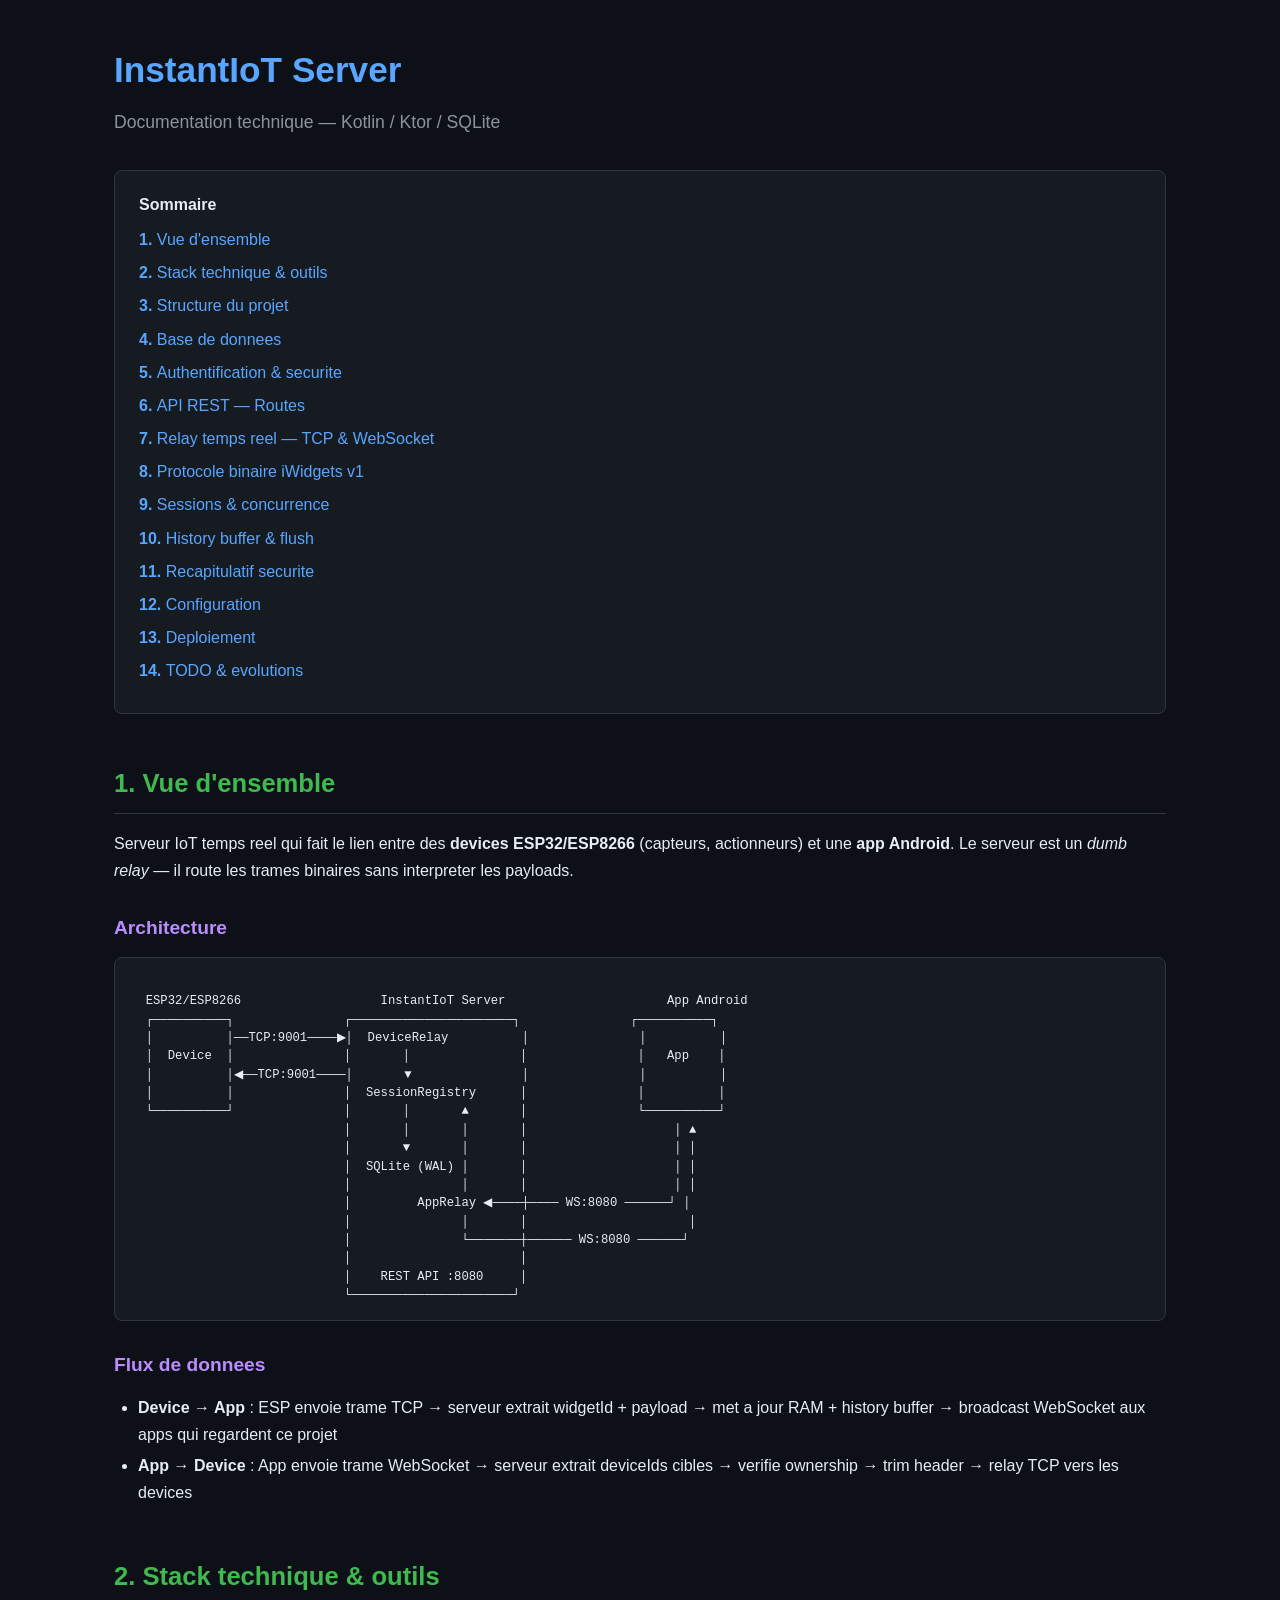
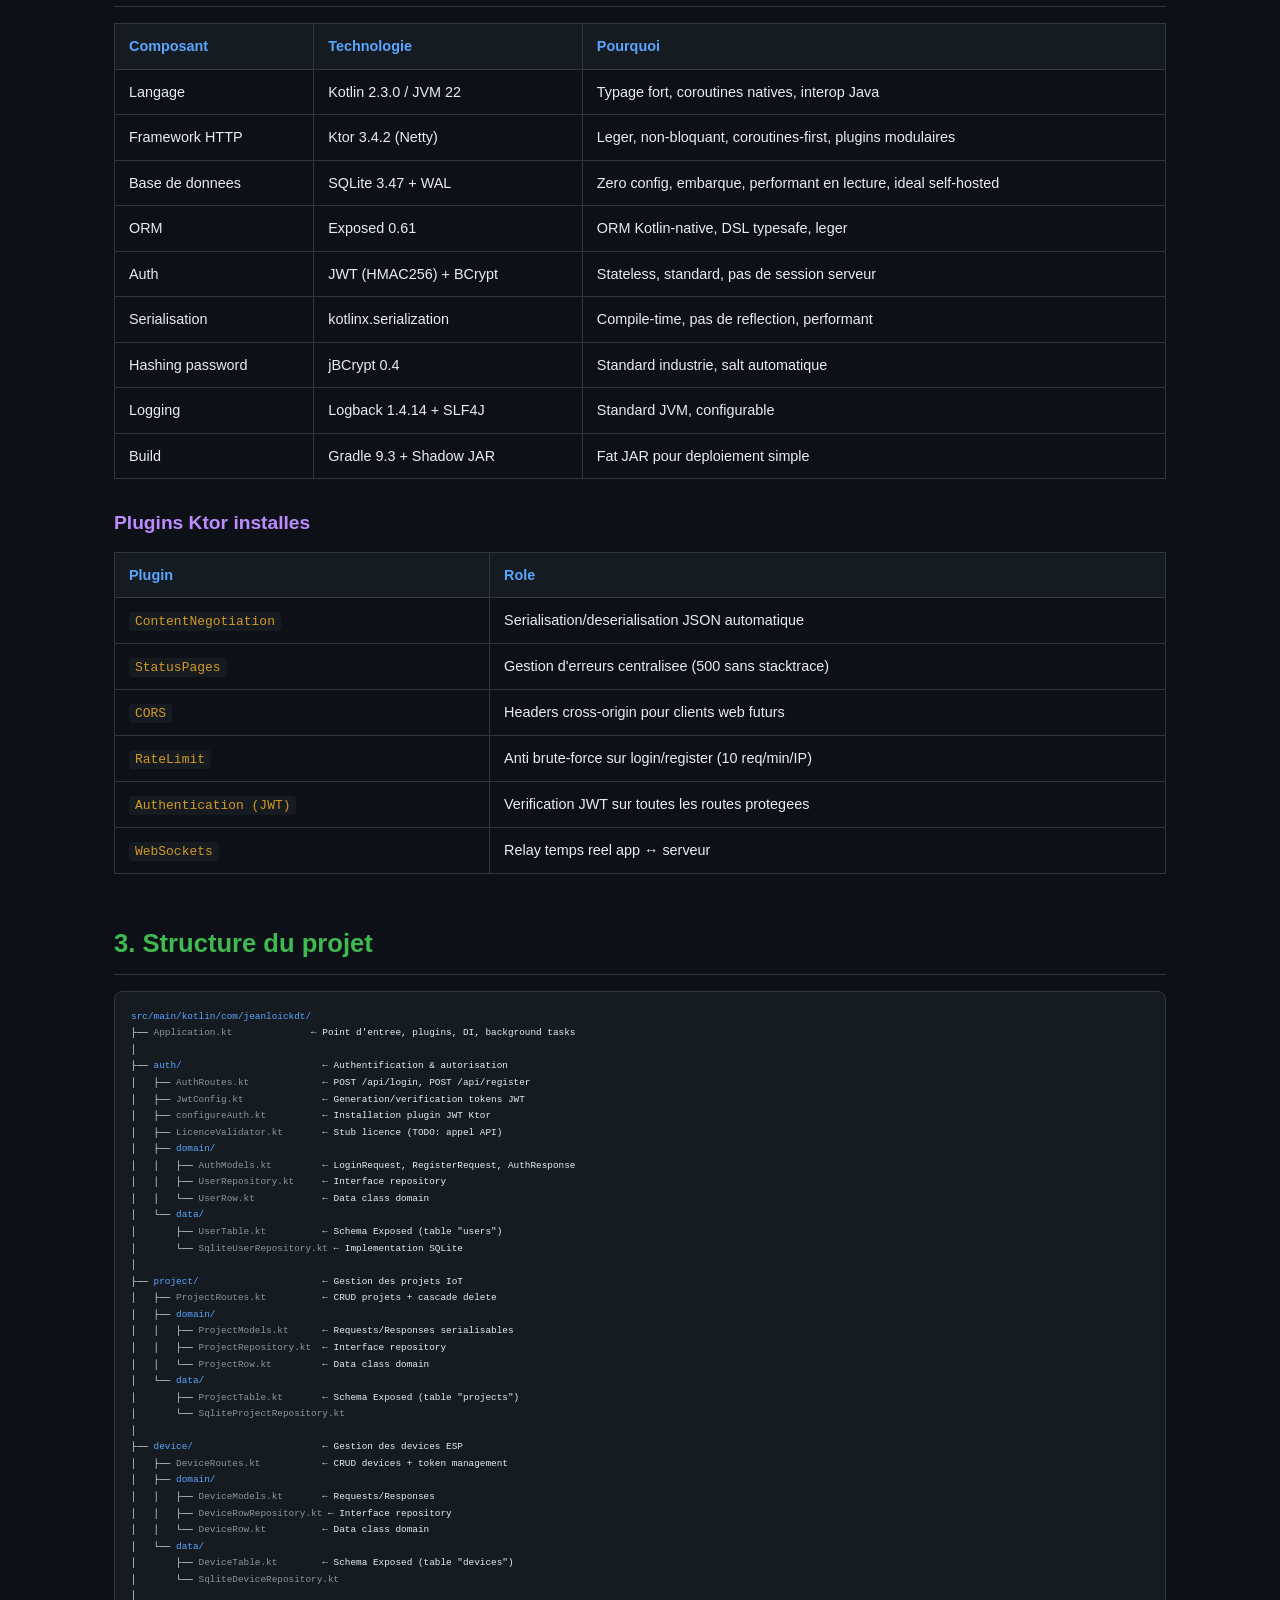
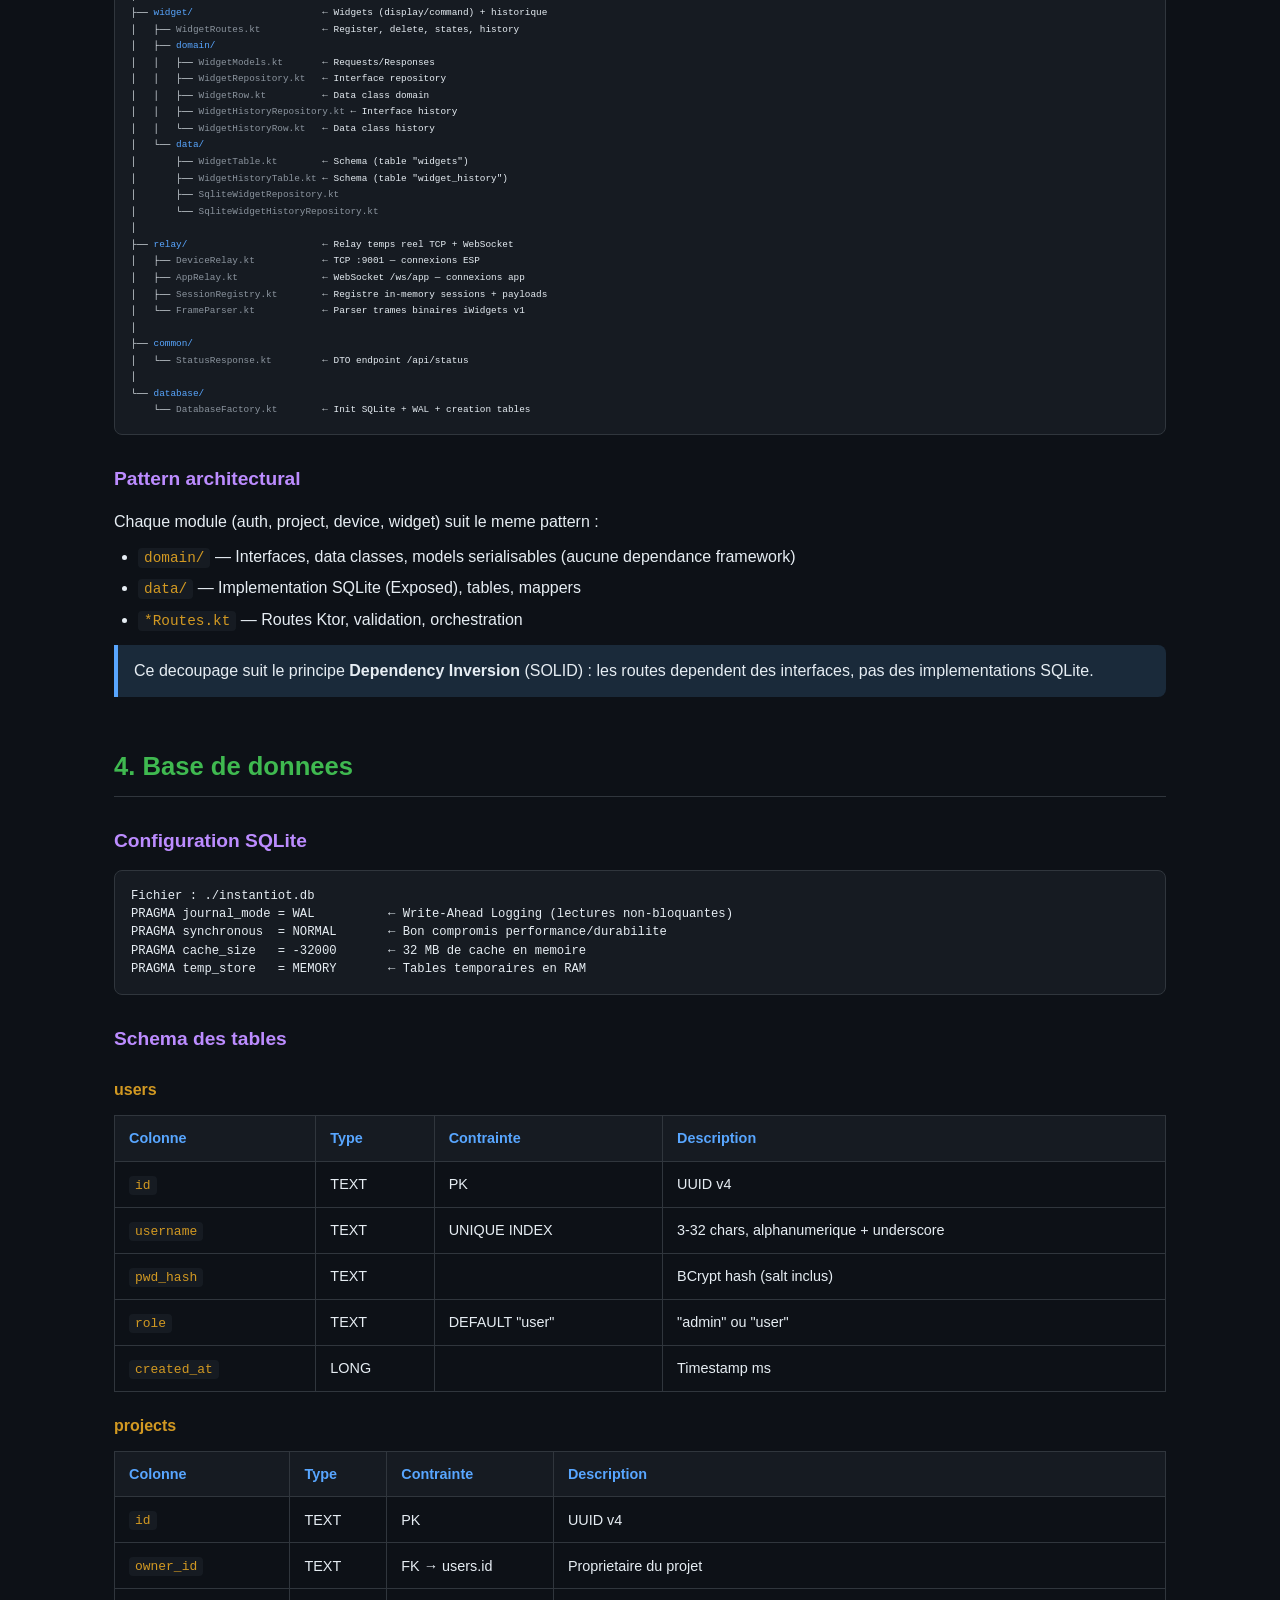
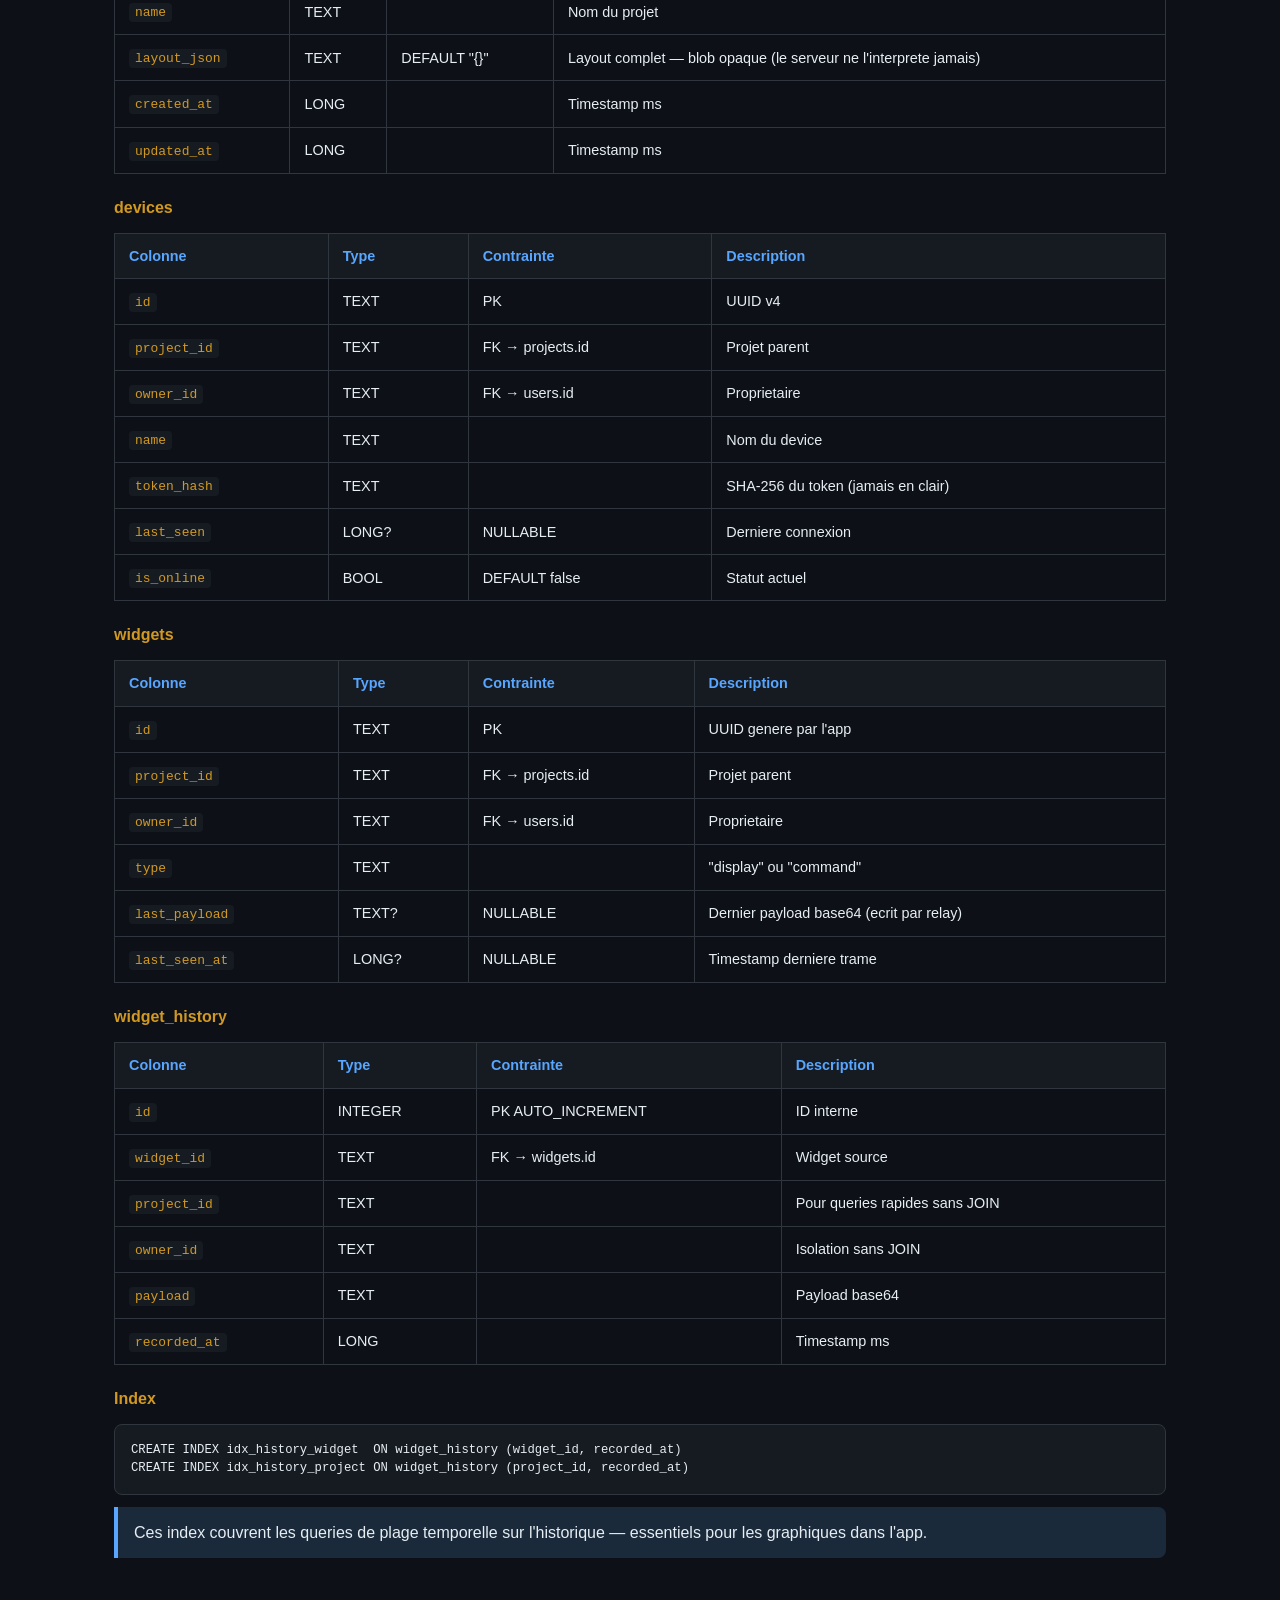
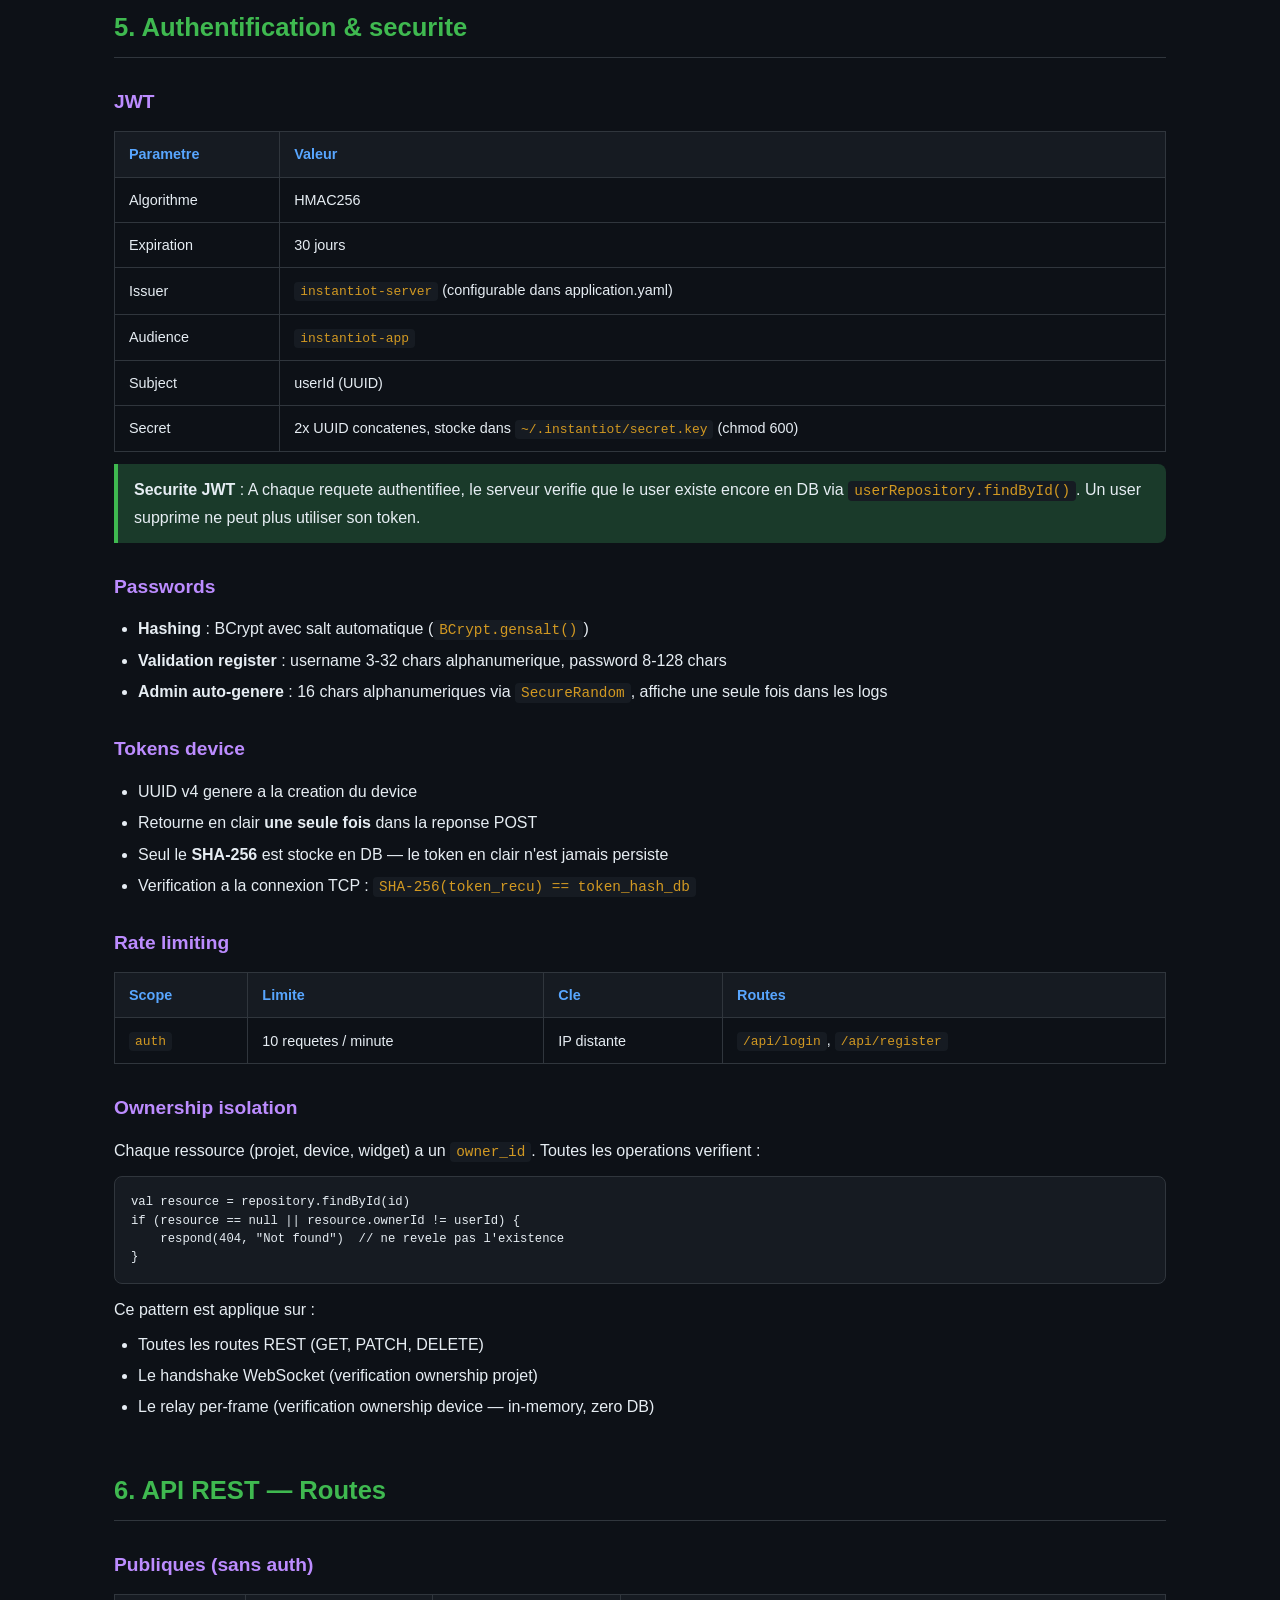
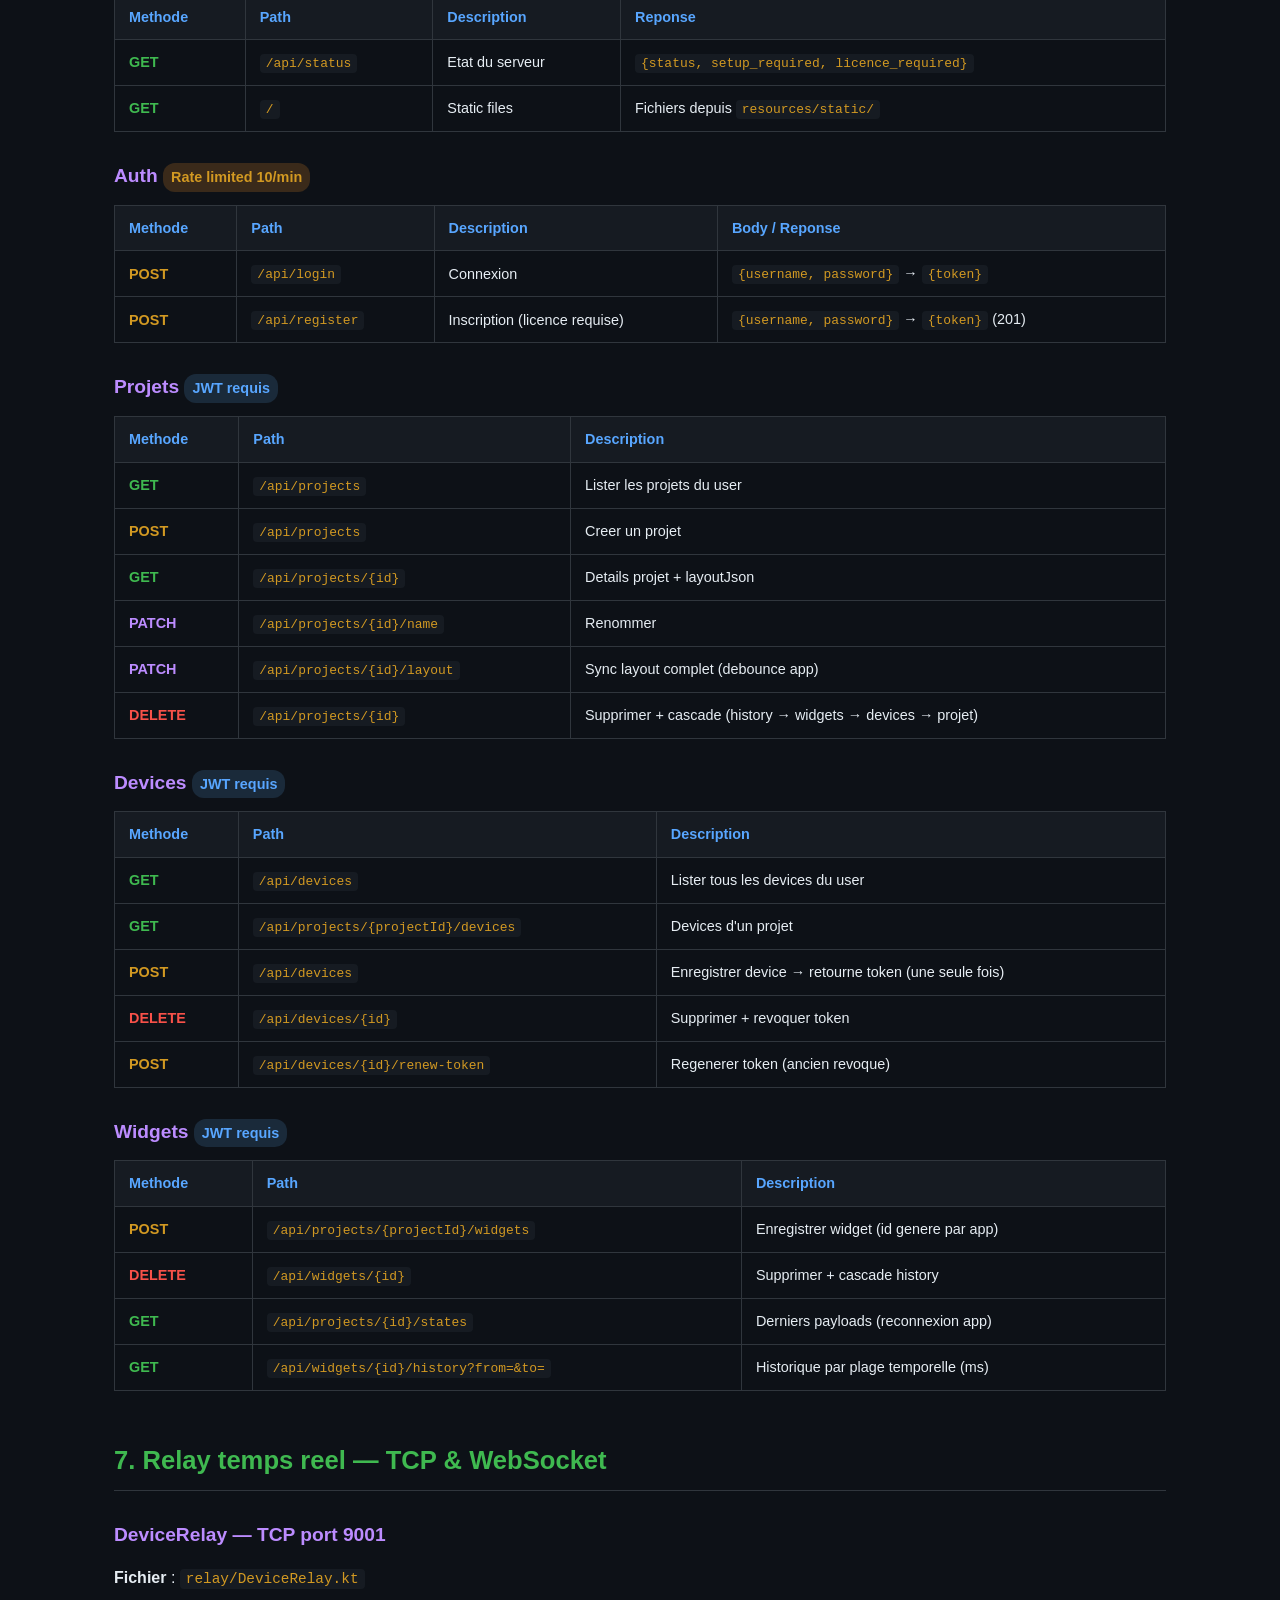
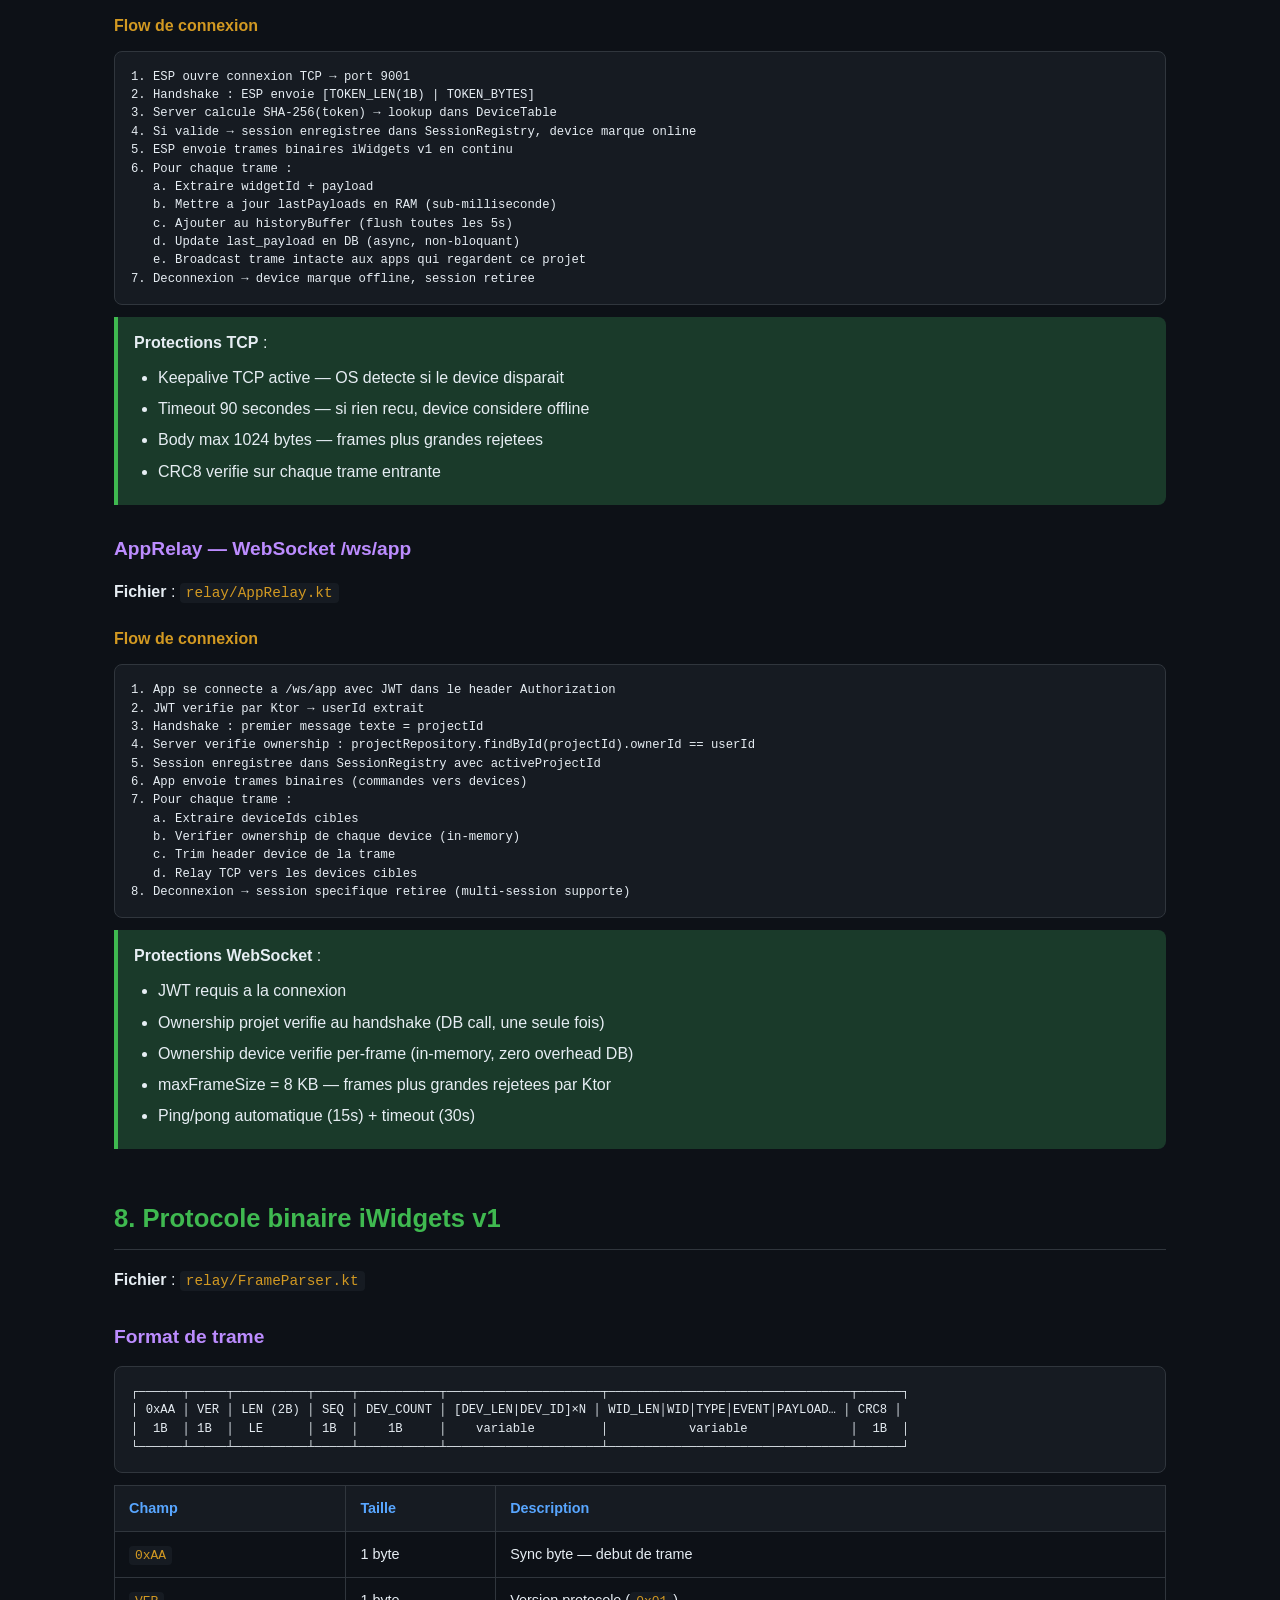
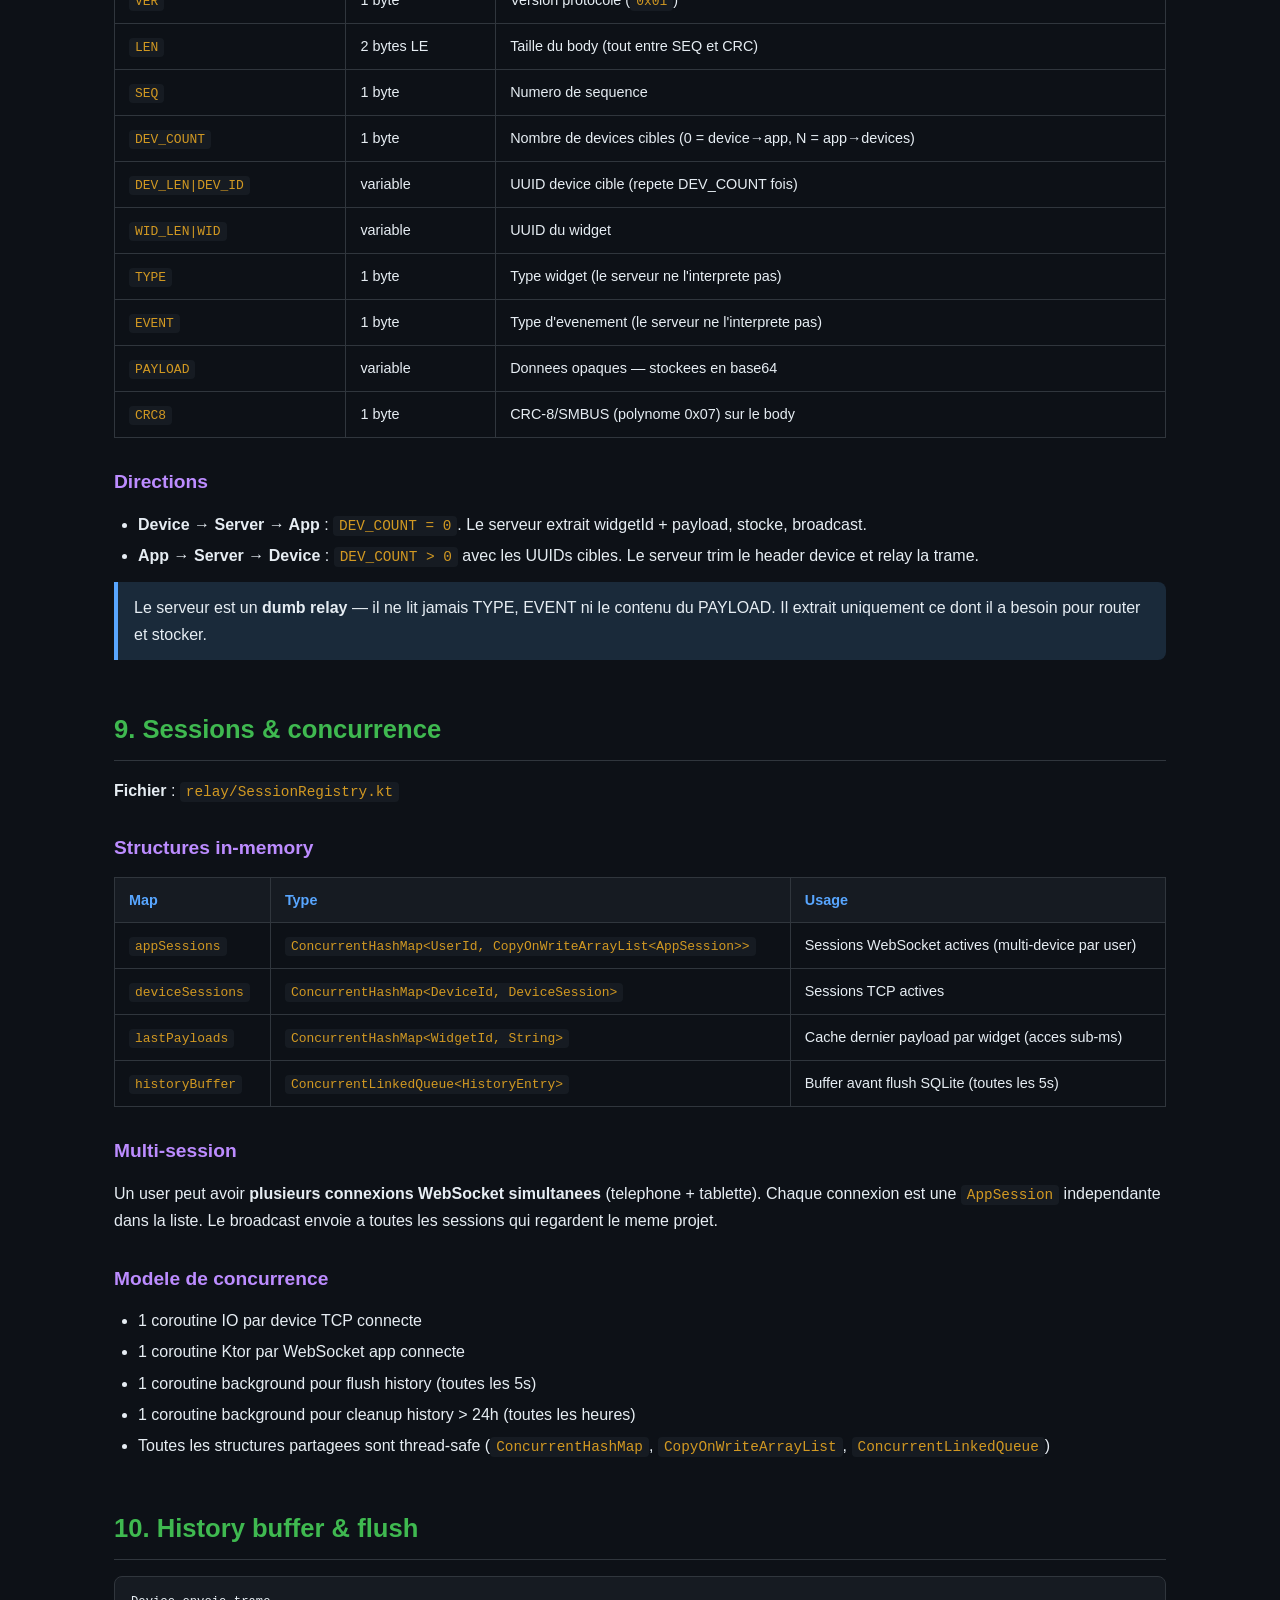
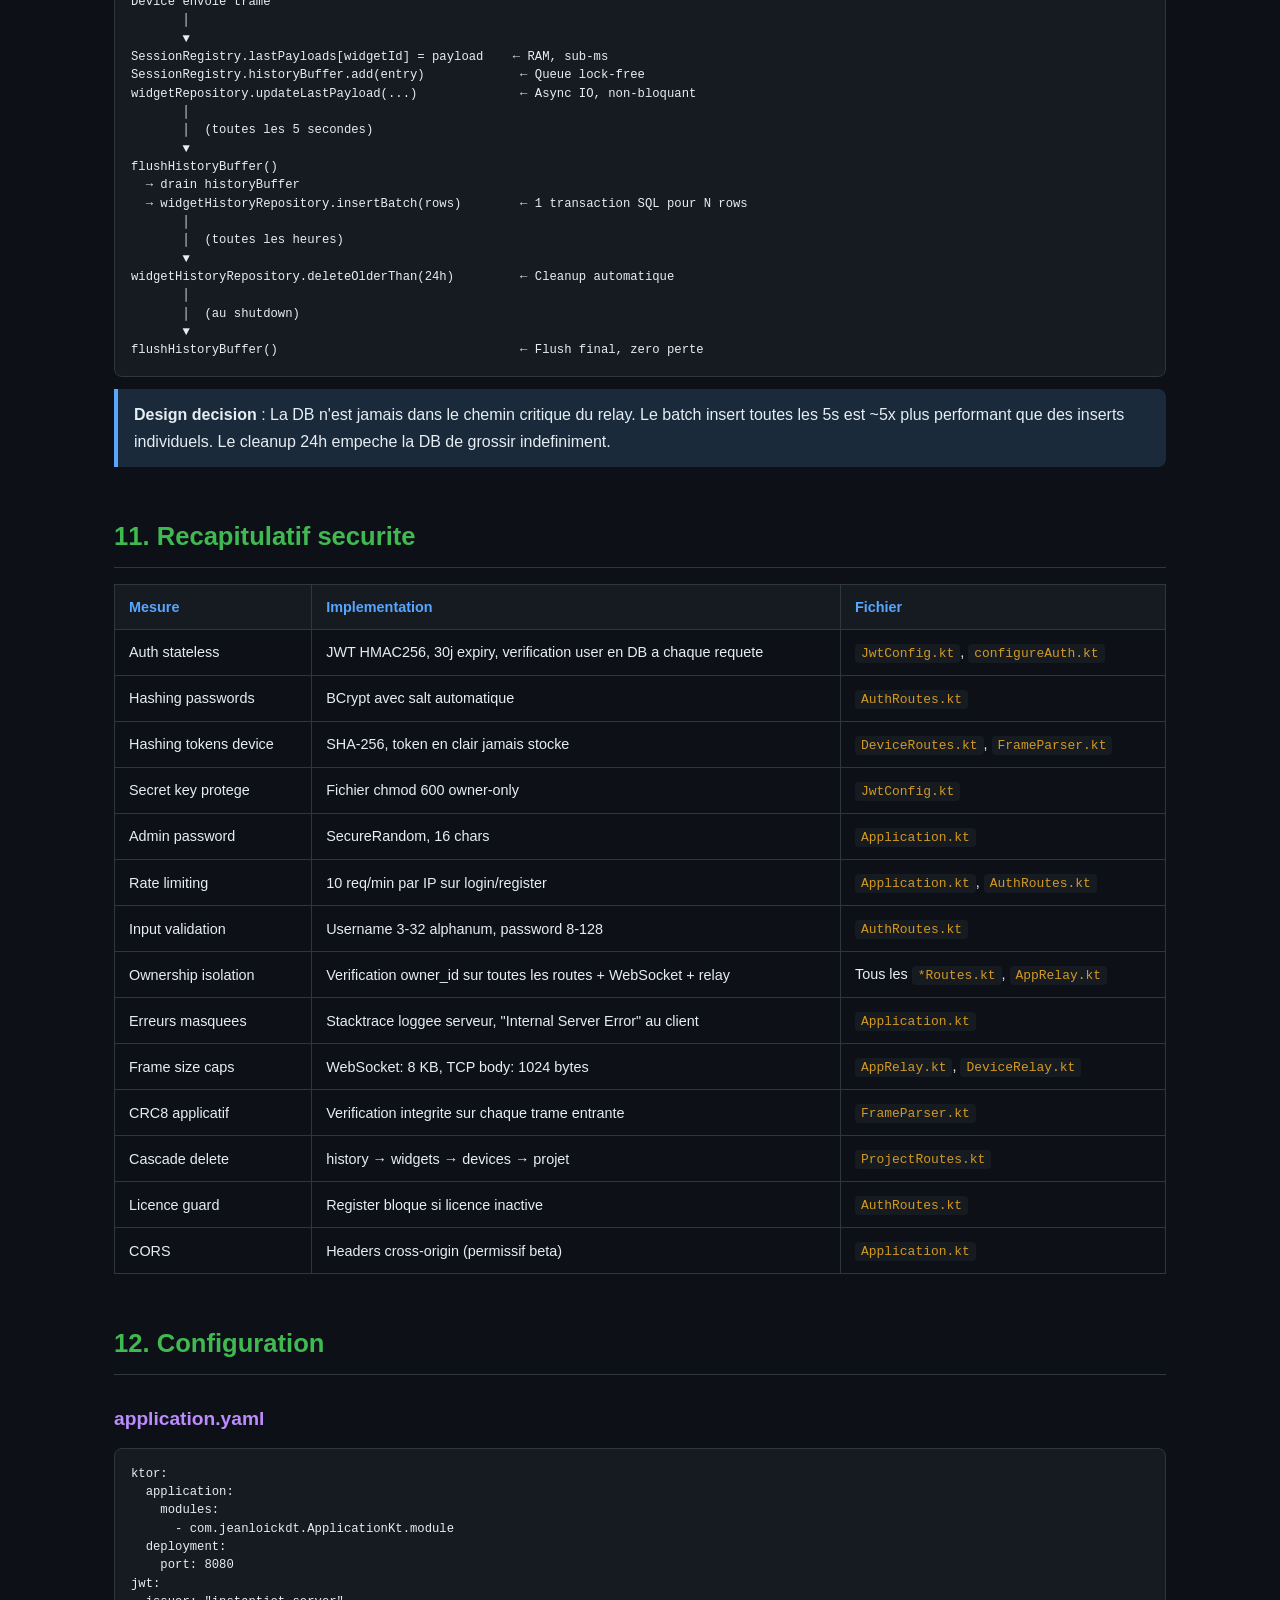
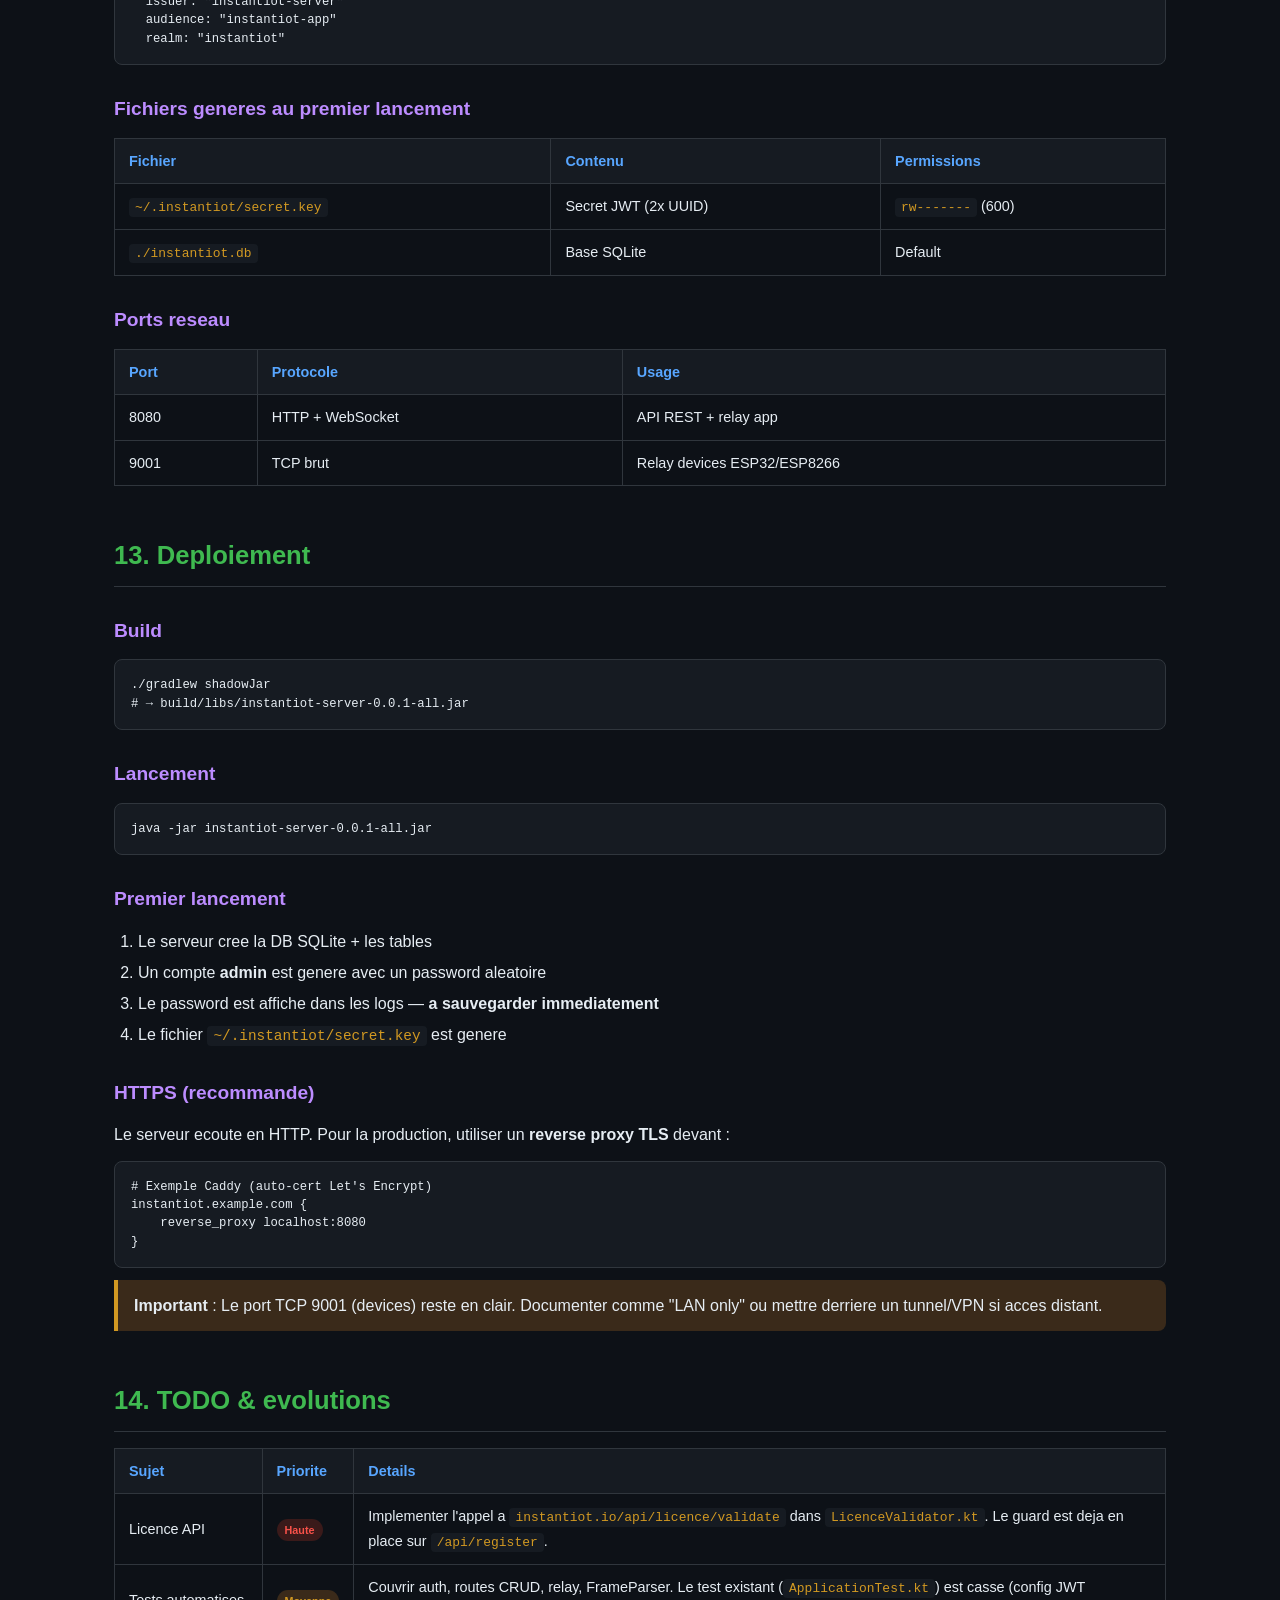
==== doc-and-test/doc-technique.html @ 115e5304 "feat: admin dashboard + server config via web panel Admin panel: SPA with Alpine.js (EN/FR i18n, dar" ====
<!DOCTYPE html>
<html lang="fr">
<head>
<meta charset="UTF-8">
<meta name="viewport" content="width=device-width, initial-scale=1.0">
<title>InstantIoT Server — Documentation Technique</title>
<style>
  :root {
    --bg: #0d1117; --surface: #161b22; --border: #30363d;
    --text: #e6edf3; --muted: #8b949e; --accent: #58a6ff;
    --green: #3fb950; --orange: #d29922; --red: #f85149; --purple: #bc8cff;
  }
  * { margin: 0; padding: 0; box-sizing: border-box; }
  body { font-family: -apple-system, BlinkMacSystemFont, 'Segoe UI', sans-serif; background: var(--bg); color: var(--text); line-height: 1.7; }
  .container { max-width: 1100px; margin: 0 auto; padding: 40px 24px; }
  h1 { font-size: 2.2em; margin-bottom: 8px; color: var(--accent); }
  h2 { font-size: 1.6em; margin: 48px 0 16px; padding-bottom: 8px; border-bottom: 1px solid var(--border); color: var(--green); }
  h3 { font-size: 1.2em; margin: 28px 0 12px; color: var(--purple); }
  h4 { font-size: 1em; margin: 20px 0 8px; color: var(--orange); }
  p, li { color: var(--text); }
  a { color: var(--accent); text-decoration: none; }
  a:hover { text-decoration: underline; }
  code { background: var(--surface); padding: 2px 6px; border-radius: 4px; font-size: 0.9em; color: var(--orange); font-family: 'JetBrains Mono', 'Fira Code', monospace; }
  pre { background: var(--surface); border: 1px solid var(--border); border-radius: 8px; padding: 16px; overflow-x: auto; margin: 12px 0; font-size: 0.85em; line-height: 1.5; }
  pre code { background: none; padding: 0; color: var(--text); }
  table { width: 100%; border-collapse: collapse; margin: 12px 0; }
  th, td { padding: 10px 14px; text-align: left; border: 1px solid var(--border); font-size: 0.9em; }
  th { background: var(--surface); color: var(--accent); font-weight: 600; }
  td { background: var(--bg); }
  ul, ol { padding-left: 24px; margin: 8px 0; }
  li { margin: 4px 0; }
  .badge { display: inline-block; padding: 2px 8px; border-radius: 12px; font-size: 0.75em; font-weight: 600; }
  .badge-green { background: #1a3a2a; color: var(--green); }
  .badge-orange { background: #3a2a1a; color: var(--orange); }
  .badge-red { background: #3a1a1a; color: var(--red); }
  .badge-blue { background: #1a2a3a; color: var(--accent); }
  .badge-purple { background: #2a1a3a; color: var(--purple); }
  .note { background: #1a2a3a; border-left: 4px solid var(--accent); padding: 12px 16px; border-radius: 0 8px 8px 0; margin: 12px 0; }
  .warn { background: #3a2a1a; border-left: 4px solid var(--orange); padding: 12px 16px; border-radius: 0 8px 8px 0; margin: 12px 0; }
  .security { background: #1a3a2a; border-left: 4px solid var(--green); padding: 12px 16px; border-radius: 0 8px 8px 0; margin: 12px 0; }
  .toc { background: var(--surface); border: 1px solid var(--border); border-radius: 8px; padding: 20px 24px; margin: 24px 0; }
  .toc ol { counter-reset: toc; list-style: none; padding-left: 0; }
  .toc li { counter-increment: toc; margin: 6px 0; }
  .toc li::before { content: counter(toc) ". "; color: var(--accent); font-weight: 600; }
  .file-tree { font-family: monospace; font-size: 0.85em; }
  .file-tree .dir { color: var(--accent); }
  .file-tree .file { color: var(--muted); }
  .subtitle { color: var(--muted); font-size: 1.1em; margin-bottom: 32px; }
  .flow-arrow { color: var(--green); font-weight: bold; }
  .method { font-weight: 600; }
  .method-get { color: var(--green); }
  .method-post { color: var(--orange); }
  .method-patch { color: var(--purple); }
  .method-delete { color: var(--red); }
  hr { border: none; border-top: 1px solid var(--border); margin: 32px 0; }
</style>
</head>
<body>
<div class="container">

<h1>InstantIoT Server</h1>
<p class="subtitle">Documentation technique — Kotlin / Ktor / SQLite</p>

<!-- ============================================================ -->
<!-- TABLE DES MATIERES -->
<!-- ============================================================ -->
<div class="toc">
<strong>Sommaire</strong>
<ol>
  <li><a href="#overview">Vue d'ensemble</a></li>
  <li><a href="#stack">Stack technique &amp; outils</a></li>
  <li><a href="#structure">Structure du projet</a></li>
  <li><a href="#database">Base de donnees</a></li>
  <li><a href="#auth">Authentification &amp; securite</a></li>
  <li><a href="#routes">API REST — Routes</a></li>
  <li><a href="#relay">Relay temps reel — TCP &amp; WebSocket</a></li>
  <li><a href="#protocol">Protocole binaire iWidgets v1</a></li>
  <li><a href="#sessions">Sessions &amp; concurrence</a></li>
  <li><a href="#history">History buffer &amp; flush</a></li>
  <li><a href="#security-summary">Recapitulatif securite</a></li>
  <li><a href="#config">Configuration</a></li>
  <li><a href="#deploy">Deploiement</a></li>
  <li><a href="#todo">TODO &amp; evolutions</a></li>
</ol>
</div>

<!-- ============================================================ -->
<!-- 1. VUE D'ENSEMBLE -->
<!-- ============================================================ -->
<h2 id="overview">1. Vue d'ensemble</h2>

<p>Serveur IoT temps reel qui fait le lien entre des <strong>devices ESP32/ESP8266</strong> (capteurs, actionneurs) et une <strong>app Android</strong>. Le serveur est un <em>dumb relay</em> — il route les trames binaires sans interpreter les payloads.</p>

<h3>Architecture</h3>
<pre><code>
  ESP32/ESP8266                   InstantIoT Server                      App Android
  ┌──────────┐               ┌──────────────────────┐               ┌──────────┐
  │          │──TCP:9001────▶│  DeviceRelay          │               │          │
  │  Device  │               │       │               │               │   App    │
  │          │◀──TCP:9001────│       ▼               │               │          │
  │          │               │  SessionRegistry      │               │          │
  └──────────┘               │       │       ▲       │               └──────────┘
                             │       │       │       │                    │ ▲
                             │       ▼       │       │                    │ │
                             │  SQLite (WAL) │       │                    │ │
                             │               │       │                    │ │
                             │         AppRelay ◀────┼──── WS:8080 ──────┘ │
                             │               │       │                      │
                             │               └───────┼────── WS:8080 ──────┘
                             │                       │
                             │    REST API :8080     │
                             └──────────────────────┘
</code></pre>

<h3>Flux de donnees</h3>
<ul>
  <li><strong>Device → App</strong> : ESP envoie trame TCP → serveur extrait widgetId + payload → met a jour RAM + history buffer → broadcast WebSocket aux apps qui regardent ce projet</li>
  <li><strong>App → Device</strong> : App envoie trame WebSocket → serveur extrait deviceIds cibles → verifie ownership → trim header → relay TCP vers les devices</li>
</ul>

<!-- ============================================================ -->
<!-- 2. STACK TECHNIQUE -->
<!-- ============================================================ -->
<h2 id="stack">2. Stack technique &amp; outils</h2>

<table>
  <tr><th>Composant</th><th>Technologie</th><th>Pourquoi</th></tr>
  <tr><td>Langage</td><td>Kotlin 2.3.0 / JVM 22</td><td>Typage fort, coroutines natives, interop Java</td></tr>
  <tr><td>Framework HTTP</td><td>Ktor 3.4.2 (Netty)</td><td>Leger, non-bloquant, coroutines-first, plugins modulaires</td></tr>
  <tr><td>Base de donnees</td><td>SQLite 3.47 + WAL</td><td>Zero config, embarque, performant en lecture, ideal self-hosted</td></tr>
  <tr><td>ORM</td><td>Exposed 0.61</td><td>ORM Kotlin-native, DSL typesafe, leger</td></tr>
  <tr><td>Auth</td><td>JWT (HMAC256) + BCrypt</td><td>Stateless, standard, pas de session serveur</td></tr>
  <tr><td>Serialisation</td><td>kotlinx.serialization</td><td>Compile-time, pas de reflection, performant</td></tr>
  <tr><td>Hashing password</td><td>jBCrypt 0.4</td><td>Standard industrie, salt automatique</td></tr>
  <tr><td>Logging</td><td>Logback 1.4.14 + SLF4J</td><td>Standard JVM, configurable</td></tr>
  <tr><td>Build</td><td>Gradle 9.3 + Shadow JAR</td><td>Fat JAR pour deploiement simple</td></tr>
</table>

<h3>Plugins Ktor installes</h3>
<table>
  <tr><th>Plugin</th><th>Role</th></tr>
  <tr><td><code>ContentNegotiation</code></td><td>Serialisation/deserialisation JSON automatique</td></tr>
  <tr><td><code>StatusPages</code></td><td>Gestion d'erreurs centralisee (500 sans stacktrace)</td></tr>
  <tr><td><code>CORS</code></td><td>Headers cross-origin pour clients web futurs</td></tr>
  <tr><td><code>RateLimit</code></td><td>Anti brute-force sur login/register (10 req/min/IP)</td></tr>
  <tr><td><code>Authentication (JWT)</code></td><td>Verification JWT sur toutes les routes protegees</td></tr>
  <tr><td><code>WebSockets</code></td><td>Relay temps reel app ↔ serveur</td></tr>
</table>

<!-- ============================================================ -->
<!-- 3. STRUCTURE DU PROJET -->
<!-- ============================================================ -->
<h2 id="structure">3. Structure du projet</h2>

<pre><code class="file-tree"><span class="dir">src/main/kotlin/com/jeanloickdt/</span>
├── <span class="file">Application.kt</span>              ← Point d'entree, plugins, DI, background tasks
│
├── <span class="dir">auth/</span>                         ← Authentification &amp; autorisation
│   ├── <span class="file">AuthRoutes.kt</span>             ← POST /api/login, POST /api/register
│   ├── <span class="file">JwtConfig.kt</span>              ← Generation/verification tokens JWT
│   ├── <span class="file">configureAuth.kt</span>          ← Installation plugin JWT Ktor
│   ├── <span class="file">LicenceValidator.kt</span>       ← Stub licence (TODO: appel API)
│   ├── <span class="dir">domain/</span>
│   │   ├── <span class="file">AuthModels.kt</span>         ← LoginRequest, RegisterRequest, AuthResponse
│   │   ├── <span class="file">UserRepository.kt</span>     ← Interface repository
│   │   └── <span class="file">UserRow.kt</span>            ← Data class domain
│   └── <span class="dir">data/</span>
│       ├── <span class="file">UserTable.kt</span>          ← Schema Exposed (table "users")
│       └── <span class="file">SqliteUserRepository.kt</span> ← Implementation SQLite
│
├── <span class="dir">project/</span>                      ← Gestion des projets IoT
│   ├── <span class="file">ProjectRoutes.kt</span>          ← CRUD projets + cascade delete
│   ├── <span class="dir">domain/</span>
│   │   ├── <span class="file">ProjectModels.kt</span>      ← Requests/Responses serialisables
│   │   ├── <span class="file">ProjectRepository.kt</span>  ← Interface repository
│   │   └── <span class="file">ProjectRow.kt</span>         ← Data class domain
│   └── <span class="dir">data/</span>
│       ├── <span class="file">ProjectTable.kt</span>       ← Schema Exposed (table "projects")
│       └── <span class="file">SqliteProjectRepository.kt</span>
│
├── <span class="dir">device/</span>                       ← Gestion des devices ESP
│   ├── <span class="file">DeviceRoutes.kt</span>           ← CRUD devices + token management
│   ├── <span class="dir">domain/</span>
│   │   ├── <span class="file">DeviceModels.kt</span>       ← Requests/Responses
│   │   ├── <span class="file">DeviceRowRepository.kt</span> ← Interface repository
│   │   └── <span class="file">DeviceRow.kt</span>          ← Data class domain
│   └── <span class="dir">data/</span>
│       ├── <span class="file">DeviceTable.kt</span>        ← Schema Exposed (table "devices")
│       └── <span class="file">SqliteDeviceRepository.kt</span>
│
├── <span class="dir">widget/</span>                       ← Widgets (display/command) + historique
│   ├── <span class="file">WidgetRoutes.kt</span>           ← Register, delete, states, history
│   ├── <span class="dir">domain/</span>
│   │   ├── <span class="file">WidgetModels.kt</span>       ← Requests/Responses
│   │   ├── <span class="file">WidgetRepository.kt</span>   ← Interface repository
│   │   ├── <span class="file">WidgetRow.kt</span>          ← Data class domain
│   │   ├── <span class="file">WidgetHistoryRepository.kt</span> ← Interface history
│   │   └── <span class="file">WidgetHistoryRow.kt</span>   ← Data class history
│   └── <span class="dir">data/</span>
│       ├── <span class="file">WidgetTable.kt</span>        ← Schema (table "widgets")
│       ├── <span class="file">WidgetHistoryTable.kt</span> ← Schema (table "widget_history")
│       ├── <span class="file">SqliteWidgetRepository.kt</span>
│       └── <span class="file">SqliteWidgetHistoryRepository.kt</span>
│
├── <span class="dir">relay/</span>                        ← Relay temps reel TCP + WebSocket
│   ├── <span class="file">DeviceRelay.kt</span>            ← TCP :9001 — connexions ESP
│   ├── <span class="file">AppRelay.kt</span>               ← WebSocket /ws/app — connexions app
│   ├── <span class="file">SessionRegistry.kt</span>        ← Registre in-memory sessions + payloads
│   └── <span class="file">FrameParser.kt</span>            ← Parser trames binaires iWidgets v1
│
├── <span class="dir">common/</span>
│   └── <span class="file">StatusResponse.kt</span>         ← DTO endpoint /api/status
│
└── <span class="dir">database/</span>
    └── <span class="file">DatabaseFactory.kt</span>        ← Init SQLite + WAL + creation tables
</code></pre>

<h3>Pattern architectural</h3>
<p>Chaque module (auth, project, device, widget) suit le meme pattern :</p>
<ul>
  <li><code>domain/</code> — Interfaces, data classes, models serialisables (aucune dependance framework)</li>
  <li><code>data/</code> — Implementation SQLite (Exposed), tables, mappers</li>
  <li><code>*Routes.kt</code> — Routes Ktor, validation, orchestration</li>
</ul>
<div class="note">Ce decoupage suit le principe <strong>Dependency Inversion</strong> (SOLID) : les routes dependent des interfaces, pas des implementations SQLite.</div>

<!-- ============================================================ -->
<!-- 4. BASE DE DONNEES -->
<!-- ============================================================ -->
<h2 id="database">4. Base de donnees</h2>

<h3>Configuration SQLite</h3>
<pre><code>Fichier : ./instantiot.db
PRAGMA journal_mode = WAL          ← Write-Ahead Logging (lectures non-bloquantes)
PRAGMA synchronous  = NORMAL       ← Bon compromis performance/durabilite
PRAGMA cache_size   = -32000       ← 32 MB de cache en memoire
PRAGMA temp_store   = MEMORY       ← Tables temporaires en RAM
</code></pre>

<h3>Schema des tables</h3>

<h4>users</h4>
<table>
  <tr><th>Colonne</th><th>Type</th><th>Contrainte</th><th>Description</th></tr>
  <tr><td><code>id</code></td><td>TEXT</td><td>PK</td><td>UUID v4</td></tr>
  <tr><td><code>username</code></td><td>TEXT</td><td>UNIQUE INDEX</td><td>3-32 chars, alphanumerique + underscore</td></tr>
  <tr><td><code>pwd_hash</code></td><td>TEXT</td><td></td><td>BCrypt hash (salt inclus)</td></tr>
  <tr><td><code>role</code></td><td>TEXT</td><td>DEFAULT "user"</td><td>"admin" ou "user"</td></tr>
  <tr><td><code>created_at</code></td><td>LONG</td><td></td><td>Timestamp ms</td></tr>
</table>

<h4>projects</h4>
<table>
  <tr><th>Colonne</th><th>Type</th><th>Contrainte</th><th>Description</th></tr>
  <tr><td><code>id</code></td><td>TEXT</td><td>PK</td><td>UUID v4</td></tr>
  <tr><td><code>owner_id</code></td><td>TEXT</td><td>FK → users.id</td><td>Proprietaire du projet</td></tr>
  <tr><td><code>name</code></td><td>TEXT</td><td></td><td>Nom du projet</td></tr>
  <tr><td><code>layout_json</code></td><td>TEXT</td><td>DEFAULT "{}"</td><td>Layout complet — blob opaque (le serveur ne l'interprete jamais)</td></tr>
  <tr><td><code>created_at</code></td><td>LONG</td><td></td><td>Timestamp ms</td></tr>
  <tr><td><code>updated_at</code></td><td>LONG</td><td></td><td>Timestamp ms</td></tr>
</table>

<h4>devices</h4>
<table>
  <tr><th>Colonne</th><th>Type</th><th>Contrainte</th><th>Description</th></tr>
  <tr><td><code>id</code></td><td>TEXT</td><td>PK</td><td>UUID v4</td></tr>
  <tr><td><code>project_id</code></td><td>TEXT</td><td>FK → projects.id</td><td>Projet parent</td></tr>
  <tr><td><code>owner_id</code></td><td>TEXT</td><td>FK → users.id</td><td>Proprietaire</td></tr>
  <tr><td><code>name</code></td><td>TEXT</td><td></td><td>Nom du device</td></tr>
  <tr><td><code>token_hash</code></td><td>TEXT</td><td></td><td>SHA-256 du token (jamais en clair)</td></tr>
  <tr><td><code>last_seen</code></td><td>LONG?</td><td>NULLABLE</td><td>Derniere connexion</td></tr>
  <tr><td><code>is_online</code></td><td>BOOL</td><td>DEFAULT false</td><td>Statut actuel</td></tr>
</table>

<h4>widgets</h4>
<table>
  <tr><th>Colonne</th><th>Type</th><th>Contrainte</th><th>Description</th></tr>
  <tr><td><code>id</code></td><td>TEXT</td><td>PK</td><td>UUID genere par l'app</td></tr>
  <tr><td><code>project_id</code></td><td>TEXT</td><td>FK → projects.id</td><td>Projet parent</td></tr>
  <tr><td><code>owner_id</code></td><td>TEXT</td><td>FK → users.id</td><td>Proprietaire</td></tr>
  <tr><td><code>type</code></td><td>TEXT</td><td></td><td>"display" ou "command"</td></tr>
  <tr><td><code>last_payload</code></td><td>TEXT?</td><td>NULLABLE</td><td>Dernier payload base64 (ecrit par relay)</td></tr>
  <tr><td><code>last_seen_at</code></td><td>LONG?</td><td>NULLABLE</td><td>Timestamp derniere trame</td></tr>
</table>

<h4>widget_history</h4>
<table>
  <tr><th>Colonne</th><th>Type</th><th>Contrainte</th><th>Description</th></tr>
  <tr><td><code>id</code></td><td>INTEGER</td><td>PK AUTO_INCREMENT</td><td>ID interne</td></tr>
  <tr><td><code>widget_id</code></td><td>TEXT</td><td>FK → widgets.id</td><td>Widget source</td></tr>
  <tr><td><code>project_id</code></td><td>TEXT</td><td></td><td>Pour queries rapides sans JOIN</td></tr>
  <tr><td><code>owner_id</code></td><td>TEXT</td><td></td><td>Isolation sans JOIN</td></tr>
  <tr><td><code>payload</code></td><td>TEXT</td><td></td><td>Payload base64</td></tr>
  <tr><td><code>recorded_at</code></td><td>LONG</td><td></td><td>Timestamp ms</td></tr>
</table>

<h4>Index</h4>
<pre><code>CREATE INDEX idx_history_widget  ON widget_history (widget_id, recorded_at)
CREATE INDEX idx_history_project ON widget_history (project_id, recorded_at)
</code></pre>
<div class="note">Ces index couvrent les queries de plage temporelle sur l'historique — essentiels pour les graphiques dans l'app.</div>

<!-- ============================================================ -->
<!-- 5. AUTHENTIFICATION & SECURITE -->
<!-- ============================================================ -->
<h2 id="auth">5. Authentification &amp; securite</h2>

<h3>JWT</h3>
<table>
  <tr><th>Parametre</th><th>Valeur</th></tr>
  <tr><td>Algorithme</td><td>HMAC256</td></tr>
  <tr><td>Expiration</td><td>30 jours</td></tr>
  <tr><td>Issuer</td><td><code>instantiot-server</code> (configurable dans application.yaml)</td></tr>
  <tr><td>Audience</td><td><code>instantiot-app</code></td></tr>
  <tr><td>Subject</td><td>userId (UUID)</td></tr>
  <tr><td>Secret</td><td>2x UUID concatenes, stocke dans <code>~/.instantiot/secret.key</code> (chmod 600)</td></tr>
</table>

<div class="security">
<strong>Securite JWT</strong> : A chaque requete authentifiee, le serveur verifie que le user existe encore en DB via <code>userRepository.findById()</code>. Un user supprime ne peut plus utiliser son token.
</div>

<h3>Passwords</h3>
<ul>
  <li><strong>Hashing</strong> : BCrypt avec salt automatique (<code>BCrypt.gensalt()</code>)</li>
  <li><strong>Validation register</strong> : username 3-32 chars alphanumerique, password 8-128 chars</li>
  <li><strong>Admin auto-genere</strong> : 16 chars alphanumeriques via <code>SecureRandom</code>, affiche une seule fois dans les logs</li>
</ul>

<h3>Tokens device</h3>
<ul>
  <li>UUID v4 genere a la creation du device</li>
  <li>Retourne en clair <strong>une seule fois</strong> dans la reponse POST</li>
  <li>Seul le <strong>SHA-256</strong> est stocke en DB — le token en clair n'est jamais persiste</li>
  <li>Verification a la connexion TCP : <code>SHA-256(token_recu) == token_hash_db</code></li>
</ul>

<h3>Rate limiting</h3>
<table>
  <tr><th>Scope</th><th>Limite</th><th>Cle</th><th>Routes</th></tr>
  <tr><td><code>auth</code></td><td>10 requetes / minute</td><td>IP distante</td><td><code>/api/login</code>, <code>/api/register</code></td></tr>
</table>

<h3>Ownership isolation</h3>
<p>Chaque ressource (projet, device, widget) a un <code>owner_id</code>. Toutes les operations verifient :</p>
<pre><code>val resource = repository.findById(id)
if (resource == null || resource.ownerId != userId) {
    respond(404, "Not found")  // ne revele pas l'existence
}
</code></pre>
<p>Ce pattern est applique sur :</p>
<ul>
  <li>Toutes les routes REST (GET, PATCH, DELETE)</li>
  <li>Le handshake WebSocket (verification ownership projet)</li>
  <li>Le relay per-frame (verification ownership device — in-memory, zero DB)</li>
</ul>

<!-- ============================================================ -->
<!-- 6. API REST -->
<!-- ============================================================ -->
<h2 id="routes">6. API REST — Routes</h2>

<h3>Publiques (sans auth)</h3>
<table>
  <tr><th>Methode</th><th>Path</th><th>Description</th><th>Reponse</th></tr>
  <tr><td><span class="method method-get">GET</span></td><td><code>/api/status</code></td><td>Etat du serveur</td><td><code>{status, setup_required, licence_required}</code></td></tr>
  <tr><td><span class="method method-get">GET</span></td><td><code>/</code></td><td>Static files</td><td>Fichiers depuis <code>resources/static/</code></td></tr>
</table>

<h3>Auth <span class="badge badge-orange">Rate limited 10/min</span></h3>
<table>
  <tr><th>Methode</th><th>Path</th><th>Description</th><th>Body / Reponse</th></tr>
  <tr><td><span class="method method-post">POST</span></td><td><code>/api/login</code></td><td>Connexion</td><td><code>{username, password}</code> → <code>{token}</code></td></tr>
  <tr><td><span class="method method-post">POST</span></td><td><code>/api/register</code></td><td>Inscription (licence requise)</td><td><code>{username, password}</code> → <code>{token}</code> (201)</td></tr>
</table>

<h3>Projets <span class="badge badge-blue">JWT requis</span></h3>
<table>
  <tr><th>Methode</th><th>Path</th><th>Description</th></tr>
  <tr><td><span class="method method-get">GET</span></td><td><code>/api/projects</code></td><td>Lister les projets du user</td></tr>
  <tr><td><span class="method method-post">POST</span></td><td><code>/api/projects</code></td><td>Creer un projet</td></tr>
  <tr><td><span class="method method-get">GET</span></td><td><code>/api/projects/{id}</code></td><td>Details projet + layoutJson</td></tr>
  <tr><td><span class="method method-patch">PATCH</span></td><td><code>/api/projects/{id}/name</code></td><td>Renommer</td></tr>
  <tr><td><span class="method method-patch">PATCH</span></td><td><code>/api/projects/{id}/layout</code></td><td>Sync layout complet (debounce app)</td></tr>
  <tr><td><span class="method method-delete">DELETE</span></td><td><code>/api/projects/{id}</code></td><td>Supprimer + cascade (history → widgets → devices → projet)</td></tr>
</table>

<h3>Devices <span class="badge badge-blue">JWT requis</span></h3>
<table>
  <tr><th>Methode</th><th>Path</th><th>Description</th></tr>
  <tr><td><span class="method method-get">GET</span></td><td><code>/api/devices</code></td><td>Lister tous les devices du user</td></tr>
  <tr><td><span class="method method-get">GET</span></td><td><code>/api/projects/{projectId}/devices</code></td><td>Devices d'un projet</td></tr>
  <tr><td><span class="method method-post">POST</span></td><td><code>/api/devices</code></td><td>Enregistrer device → retourne token (une seule fois)</td></tr>
  <tr><td><span class="method method-delete">DELETE</span></td><td><code>/api/devices/{id}</code></td><td>Supprimer + revoquer token</td></tr>
  <tr><td><span class="method method-post">POST</span></td><td><code>/api/devices/{id}/renew-token</code></td><td>Regenerer token (ancien revoque)</td></tr>
</table>

<h3>Widgets <span class="badge badge-blue">JWT requis</span></h3>
<table>
  <tr><th>Methode</th><th>Path</th><th>Description</th></tr>
  <tr><td><span class="method method-post">POST</span></td><td><code>/api/projects/{projectId}/widgets</code></td><td>Enregistrer widget (id genere par app)</td></tr>
  <tr><td><span class="method method-delete">DELETE</span></td><td><code>/api/widgets/{id}</code></td><td>Supprimer + cascade history</td></tr>
  <tr><td><span class="method method-get">GET</span></td><td><code>/api/projects/{id}/states</code></td><td>Derniers payloads (reconnexion app)</td></tr>
  <tr><td><span class="method method-get">GET</span></td><td><code>/api/widgets/{id}/history?from=&amp;to=</code></td><td>Historique par plage temporelle (ms)</td></tr>
</table>

<!-- ============================================================ -->
<!-- 7. RELAY TEMPS REEL -->
<!-- ============================================================ -->
<h2 id="relay">7. Relay temps reel — TCP &amp; WebSocket</h2>

<h3>DeviceRelay — TCP port 9001</h3>
<p><strong>Fichier</strong> : <code>relay/DeviceRelay.kt</code></p>

<h4>Flow de connexion</h4>
<pre><code>1. ESP ouvre connexion TCP → port 9001
2. Handshake : ESP envoie [TOKEN_LEN(1B) | TOKEN_BYTES]
3. Server calcule SHA-256(token) → lookup dans DeviceTable
4. Si valide → session enregistree dans SessionRegistry, device marque online
5. ESP envoie trames binaires iWidgets v1 en continu
6. Pour chaque trame :
   a. Extraire widgetId + payload
   b. Mettre a jour lastPayloads en RAM (sub-milliseconde)
   c. Ajouter au historyBuffer (flush toutes les 5s)
   d. Update last_payload en DB (async, non-bloquant)
   e. Broadcast trame intacte aux apps qui regardent ce projet
7. Deconnexion → device marque offline, session retiree
</code></pre>

<div class="security">
<strong>Protections TCP</strong> :
<ul>
  <li>Keepalive TCP active — OS detecte si le device disparait</li>
  <li>Timeout 90 secondes — si rien recu, device considere offline</li>
  <li>Body max 1024 bytes — frames plus grandes rejetees</li>
  <li>CRC8 verifie sur chaque trame entrante</li>
</ul>
</div>

<h3>AppRelay — WebSocket /ws/app</h3>
<p><strong>Fichier</strong> : <code>relay/AppRelay.kt</code></p>

<h4>Flow de connexion</h4>
<pre><code>1. App se connecte a /ws/app avec JWT dans le header Authorization
2. JWT verifie par Ktor → userId extrait
3. Handshake : premier message texte = projectId
4. Server verifie ownership : projectRepository.findById(projectId).ownerId == userId
5. Session enregistree dans SessionRegistry avec activeProjectId
6. App envoie trames binaires (commandes vers devices)
7. Pour chaque trame :
   a. Extraire deviceIds cibles
   b. Verifier ownership de chaque device (in-memory)
   c. Trim header device de la trame
   d. Relay TCP vers les devices cibles
8. Deconnexion → session specifique retiree (multi-session supporte)
</code></pre>

<div class="security">
<strong>Protections WebSocket</strong> :
<ul>
  <li>JWT requis a la connexion</li>
  <li>Ownership projet verifie au handshake (DB call, une seule fois)</li>
  <li>Ownership device verifie per-frame (in-memory, zero overhead DB)</li>
  <li>maxFrameSize = 8 KB — frames plus grandes rejetees par Ktor</li>
  <li>Ping/pong automatique (15s) + timeout (30s)</li>
</ul>
</div>

<!-- ============================================================ -->
<!-- 8. PROTOCOLE BINAIRE -->
<!-- ============================================================ -->
<h2 id="protocol">8. Protocole binaire iWidgets v1</h2>

<p><strong>Fichier</strong> : <code>relay/FrameParser.kt</code></p>

<h3>Format de trame</h3>
<pre><code>┌──────┬─────┬──────────┬─────┬───────────┬─────────────────────┬─────────────────────────────────┬──────┐
│ 0xAA │ VER │ LEN (2B) │ SEQ │ DEV_COUNT │ [DEV_LEN|DEV_ID]×N │ WID_LEN│WID│TYPE│EVENT│PAYLOAD… │ CRC8 │
│  1B  │ 1B  │  LE      │ 1B  │    1B     │    variable         │           variable              │  1B  │
└──────┴─────┴──────────┴─────┴───────────┴─────────────────────┴─────────────────────────────────┴──────┘
</code></pre>

<table>
  <tr><th>Champ</th><th>Taille</th><th>Description</th></tr>
  <tr><td><code>0xAA</code></td><td>1 byte</td><td>Sync byte — debut de trame</td></tr>
  <tr><td><code>VER</code></td><td>1 byte</td><td>Version protocole (<code>0x01</code>)</td></tr>
  <tr><td><code>LEN</code></td><td>2 bytes LE</td><td>Taille du body (tout entre SEQ et CRC)</td></tr>
  <tr><td><code>SEQ</code></td><td>1 byte</td><td>Numero de sequence</td></tr>
  <tr><td><code>DEV_COUNT</code></td><td>1 byte</td><td>Nombre de devices cibles (0 = device→app, N = app→devices)</td></tr>
  <tr><td><code>DEV_LEN|DEV_ID</code></td><td>variable</td><td>UUID device cible (repete DEV_COUNT fois)</td></tr>
  <tr><td><code>WID_LEN|WID</code></td><td>variable</td><td>UUID du widget</td></tr>
  <tr><td><code>TYPE</code></td><td>1 byte</td><td>Type widget (le serveur ne l'interprete pas)</td></tr>
  <tr><td><code>EVENT</code></td><td>1 byte</td><td>Type d'evenement (le serveur ne l'interprete pas)</td></tr>
  <tr><td><code>PAYLOAD</code></td><td>variable</td><td>Donnees opaques — stockees en base64</td></tr>
  <tr><td><code>CRC8</code></td><td>1 byte</td><td>CRC-8/SMBUS (polynome 0x07) sur le body</td></tr>
</table>

<h3>Directions</h3>
<ul>
  <li><strong>Device → Server → App</strong> : <code>DEV_COUNT = 0</code>. Le serveur extrait widgetId + payload, stocke, broadcast.</li>
  <li><strong>App → Server → Device</strong> : <code>DEV_COUNT &gt; 0</code> avec les UUIDs cibles. Le serveur trim le header device et relay la trame.</li>
</ul>

<div class="note">Le serveur est un <strong>dumb relay</strong> — il ne lit jamais TYPE, EVENT ni le contenu du PAYLOAD. Il extrait uniquement ce dont il a besoin pour router et stocker.</div>

<!-- ============================================================ -->
<!-- 9. SESSIONS & CONCURRENCE -->
<!-- ============================================================ -->
<h2 id="sessions">9. Sessions &amp; concurrence</h2>

<p><strong>Fichier</strong> : <code>relay/SessionRegistry.kt</code></p>

<h3>Structures in-memory</h3>
<table>
  <tr><th>Map</th><th>Type</th><th>Usage</th></tr>
  <tr><td><code>appSessions</code></td><td><code>ConcurrentHashMap&lt;UserId, CopyOnWriteArrayList&lt;AppSession&gt;&gt;</code></td><td>Sessions WebSocket actives (multi-device par user)</td></tr>
  <tr><td><code>deviceSessions</code></td><td><code>ConcurrentHashMap&lt;DeviceId, DeviceSession&gt;</code></td><td>Sessions TCP actives</td></tr>
  <tr><td><code>lastPayloads</code></td><td><code>ConcurrentHashMap&lt;WidgetId, String&gt;</code></td><td>Cache dernier payload par widget (acces sub-ms)</td></tr>
  <tr><td><code>historyBuffer</code></td><td><code>ConcurrentLinkedQueue&lt;HistoryEntry&gt;</code></td><td>Buffer avant flush SQLite (toutes les 5s)</td></tr>
</table>

<h3>Multi-session</h3>
<p>Un user peut avoir <strong>plusieurs connexions WebSocket simultanees</strong> (telephone + tablette). Chaque connexion est une <code>AppSession</code> independante dans la liste. Le broadcast envoie a toutes les sessions qui regardent le meme projet.</p>

<h3>Modele de concurrence</h3>
<ul>
  <li>1 coroutine IO par device TCP connecte</li>
  <li>1 coroutine Ktor par WebSocket app connecte</li>
  <li>1 coroutine background pour flush history (toutes les 5s)</li>
  <li>1 coroutine background pour cleanup history &gt; 24h (toutes les heures)</li>
  <li>Toutes les structures partagees sont thread-safe (<code>ConcurrentHashMap</code>, <code>CopyOnWriteArrayList</code>, <code>ConcurrentLinkedQueue</code>)</li>
</ul>

<!-- ============================================================ -->
<!-- 10. HISTORY BUFFER & FLUSH -->
<!-- ============================================================ -->
<h2 id="history">10. History buffer &amp; flush</h2>

<pre><code>Device envoie trame
       │
       ▼
SessionRegistry.lastPayloads[widgetId] = payload    ← RAM, sub-ms
SessionRegistry.historyBuffer.add(entry)             ← Queue lock-free
widgetRepository.updateLastPayload(...)              ← Async IO, non-bloquant
       │
       │  (toutes les 5 secondes)
       ▼
flushHistoryBuffer()
  → drain historyBuffer
  → widgetHistoryRepository.insertBatch(rows)        ← 1 transaction SQL pour N rows
       │
       │  (toutes les heures)
       ▼
widgetHistoryRepository.deleteOlderThan(24h)         ← Cleanup automatique
       │
       │  (au shutdown)
       ▼
flushHistoryBuffer()                                 ← Flush final, zero perte
</code></pre>

<div class="note"><strong>Design decision</strong> : La DB n'est jamais dans le chemin critique du relay. Le batch insert toutes les 5s est ~5x plus performant que des inserts individuels. Le cleanup 24h empeche la DB de grossir indefiniment.</div>

<!-- ============================================================ -->
<!-- 11. RECAPITULATIF SECURITE -->
<!-- ============================================================ -->
<h2 id="security-summary">11. Recapitulatif securite</h2>

<table>
  <tr><th>Mesure</th><th>Implementation</th><th>Fichier</th></tr>
  <tr><td>Auth stateless</td><td>JWT HMAC256, 30j expiry, verification user en DB a chaque requete</td><td><code>JwtConfig.kt</code>, <code>configureAuth.kt</code></td></tr>
  <tr><td>Hashing passwords</td><td>BCrypt avec salt automatique</td><td><code>AuthRoutes.kt</code></td></tr>
  <tr><td>Hashing tokens device</td><td>SHA-256, token en clair jamais stocke</td><td><code>DeviceRoutes.kt</code>, <code>FrameParser.kt</code></td></tr>
  <tr><td>Secret key protege</td><td>Fichier chmod 600 owner-only</td><td><code>JwtConfig.kt</code></td></tr>
  <tr><td>Admin password</td><td>SecureRandom, 16 chars</td><td><code>Application.kt</code></td></tr>
  <tr><td>Rate limiting</td><td>10 req/min par IP sur login/register</td><td><code>Application.kt</code>, <code>AuthRoutes.kt</code></td></tr>
  <tr><td>Input validation</td><td>Username 3-32 alphanum, password 8-128</td><td><code>AuthRoutes.kt</code></td></tr>
  <tr><td>Ownership isolation</td><td>Verification owner_id sur toutes les routes + WebSocket + relay</td><td>Tous les <code>*Routes.kt</code>, <code>AppRelay.kt</code></td></tr>
  <tr><td>Erreurs masquees</td><td>Stacktrace loggee serveur, "Internal Server Error" au client</td><td><code>Application.kt</code></td></tr>
  <tr><td>Frame size caps</td><td>WebSocket: 8 KB, TCP body: 1024 bytes</td><td><code>AppRelay.kt</code>, <code>DeviceRelay.kt</code></td></tr>
  <tr><td>CRC8 applicatif</td><td>Verification integrite sur chaque trame entrante</td><td><code>FrameParser.kt</code></td></tr>
  <tr><td>Cascade delete</td><td>history → widgets → devices → projet</td><td><code>ProjectRoutes.kt</code></td></tr>
  <tr><td>Licence guard</td><td>Register bloque si licence inactive</td><td><code>AuthRoutes.kt</code></td></tr>
  <tr><td>CORS</td><td>Headers cross-origin (permissif beta)</td><td><code>Application.kt</code></td></tr>
</table>

<!-- ============================================================ -->
<!-- 12. CONFIGURATION -->
<!-- ============================================================ -->
<h2 id="config">12. Configuration</h2>

<h3>application.yaml</h3>
<pre><code>ktor:
  application:
    modules:
      - com.jeanloickdt.ApplicationKt.module
  deployment:
    port: 8080
jwt:
  issuer: "instantiot-server"
  audience: "instantiot-app"
  realm: "instantiot"
</code></pre>

<h3>Fichiers generes au premier lancement</h3>
<table>
  <tr><th>Fichier</th><th>Contenu</th><th>Permissions</th></tr>
  <tr><td><code>~/.instantiot/secret.key</code></td><td>Secret JWT (2x UUID)</td><td><code>rw-------</code> (600)</td></tr>
  <tr><td><code>./instantiot.db</code></td><td>Base SQLite</td><td>Default</td></tr>
</table>

<h3>Ports reseau</h3>
<table>
  <tr><th>Port</th><th>Protocole</th><th>Usage</th></tr>
  <tr><td>8080</td><td>HTTP + WebSocket</td><td>API REST + relay app</td></tr>
  <tr><td>9001</td><td>TCP brut</td><td>Relay devices ESP32/ESP8266</td></tr>
</table>

<!-- ============================================================ -->
<!-- 13. DEPLOIEMENT -->
<!-- ============================================================ -->
<h2 id="deploy">13. Deploiement</h2>

<h3>Build</h3>
<pre><code>./gradlew shadowJar
# → build/libs/instantiot-server-0.0.1-all.jar
</code></pre>

<h3>Lancement</h3>
<pre><code>java -jar instantiot-server-0.0.1-all.jar
</code></pre>

<h3>Premier lancement</h3>
<ol>
  <li>Le serveur cree la DB SQLite + les tables</li>
  <li>Un compte <strong>admin</strong> est genere avec un password aleatoire</li>
  <li>Le password est affiche dans les logs — <strong>a sauvegarder immediatement</strong></li>
  <li>Le fichier <code>~/.instantiot/secret.key</code> est genere</li>
</ol>

<h3>HTTPS (recommande)</h3>
<p>Le serveur ecoute en HTTP. Pour la production, utiliser un <strong>reverse proxy TLS</strong> devant :</p>
<pre><code># Exemple Caddy (auto-cert Let's Encrypt)
instantiot.example.com {
    reverse_proxy localhost:8080
}
</code></pre>
<div class="warn"><strong>Important</strong> : Le port TCP 9001 (devices) reste en clair. Documenter comme "LAN only" ou mettre derriere un tunnel/VPN si acces distant.</div>

<!-- ============================================================ -->
<!-- 14. TODO -->
<!-- ============================================================ -->
<h2 id="todo">14. TODO &amp; evolutions</h2>

<table>
  <tr><th>Sujet</th><th>Priorite</th><th>Details</th></tr>
  <tr><td>Licence API</td><td><span class="badge badge-red">Haute</span></td><td>Implementer l'appel a <code>instantiot.io/api/licence/validate</code> dans <code>LicenceValidator.kt</code>. Le guard est deja en place sur <code>/api/register</code>.</td></tr>
  <tr><td>Tests automatises</td><td><span class="badge badge-orange">Moyenne</span></td><td>Couvrir auth, routes CRUD, relay, FrameParser. Le test existant (<code>ApplicationTest.kt</code>) est casse (config JWT manquante).</td></tr>
  <tr><td>Monitoring</td><td><span class="badge badge-blue">Basse</span></td><td>Endpoint <code>/api/metrics</code> avec nombre de sessions actives, devices online, taille history buffer.</td></tr>
  <tr><td>Roles &amp; permissions</td><td><span class="badge badge-blue">Basse</span></td><td>Le champ <code>role</code> existe en DB ("admin"/"user") mais n'est pas exploite dans les routes.</td></tr>
</table>

<hr>
<p style="color: var(--muted); text-align: center; margin-top: 40px;">
  InstantIoT Server v0.0.1 — Documentation generee le 14 avril 2026
</p>

</div>
</body>
</html>
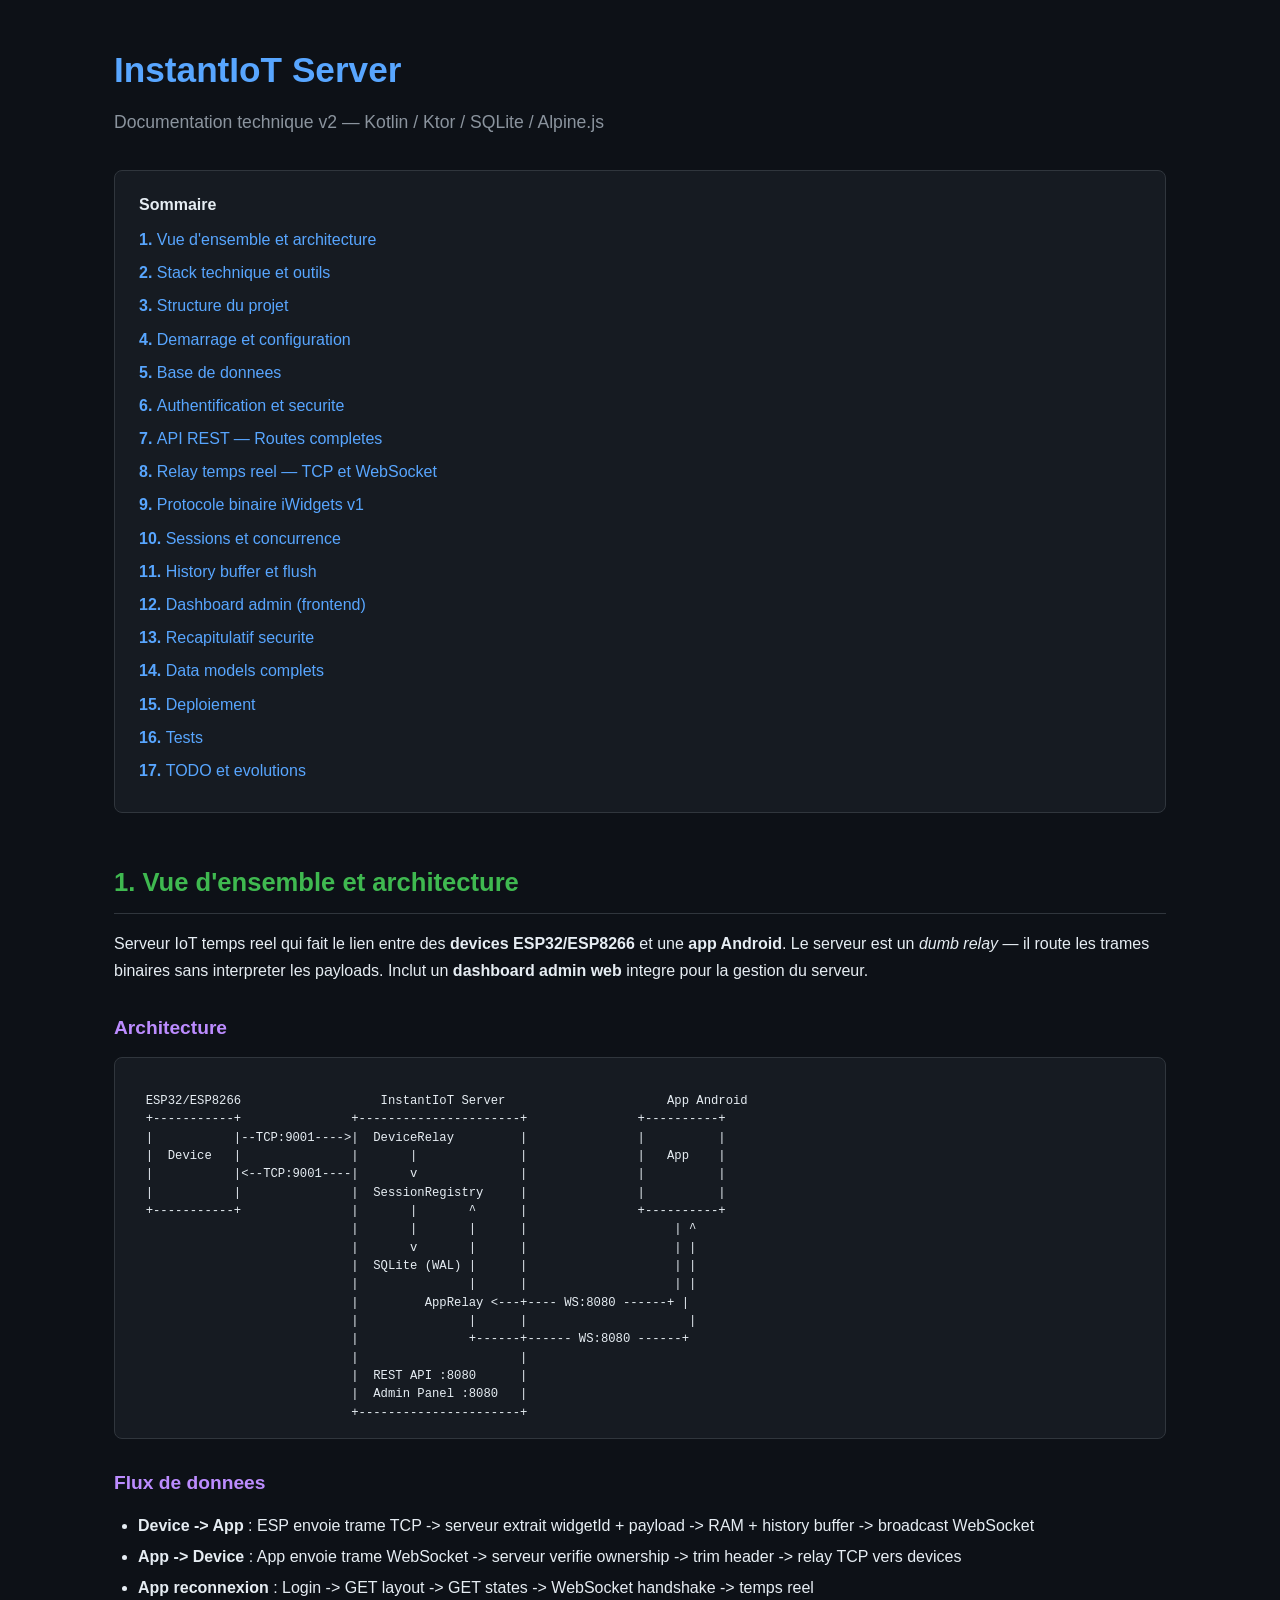
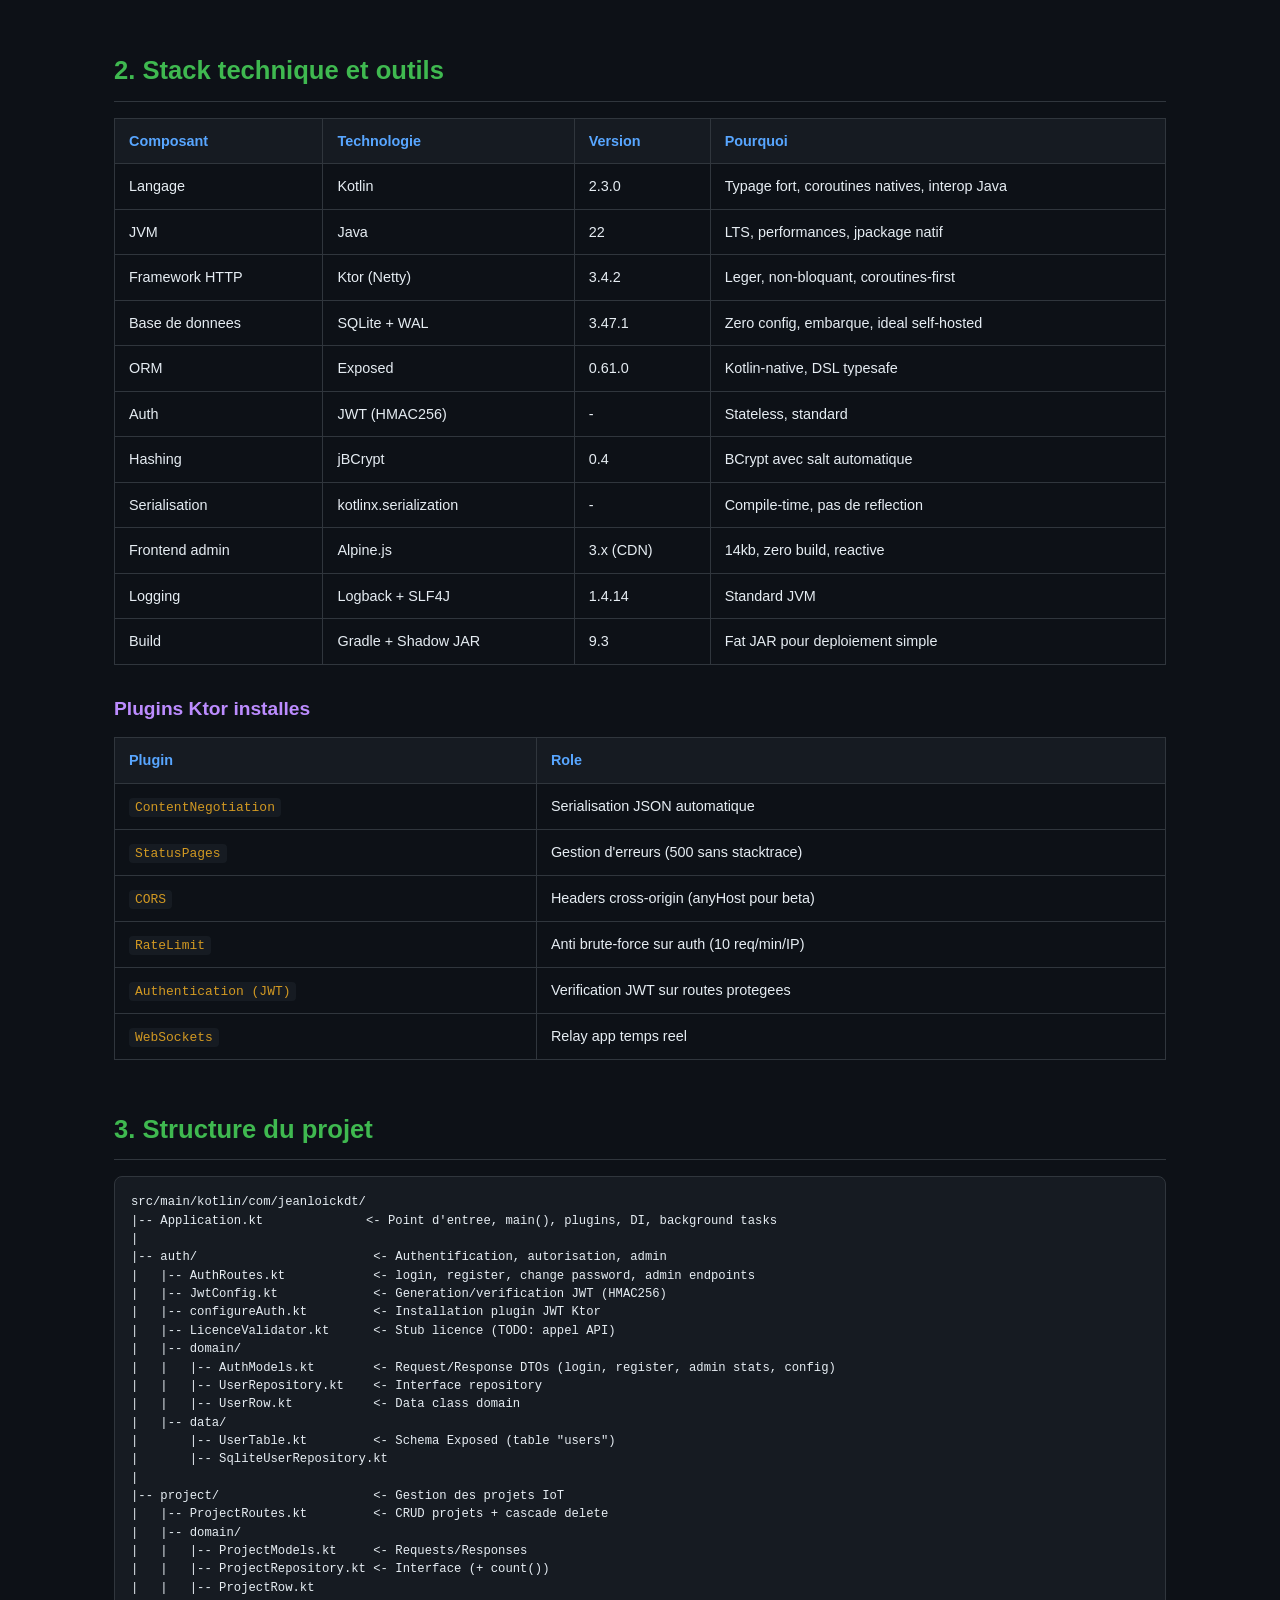
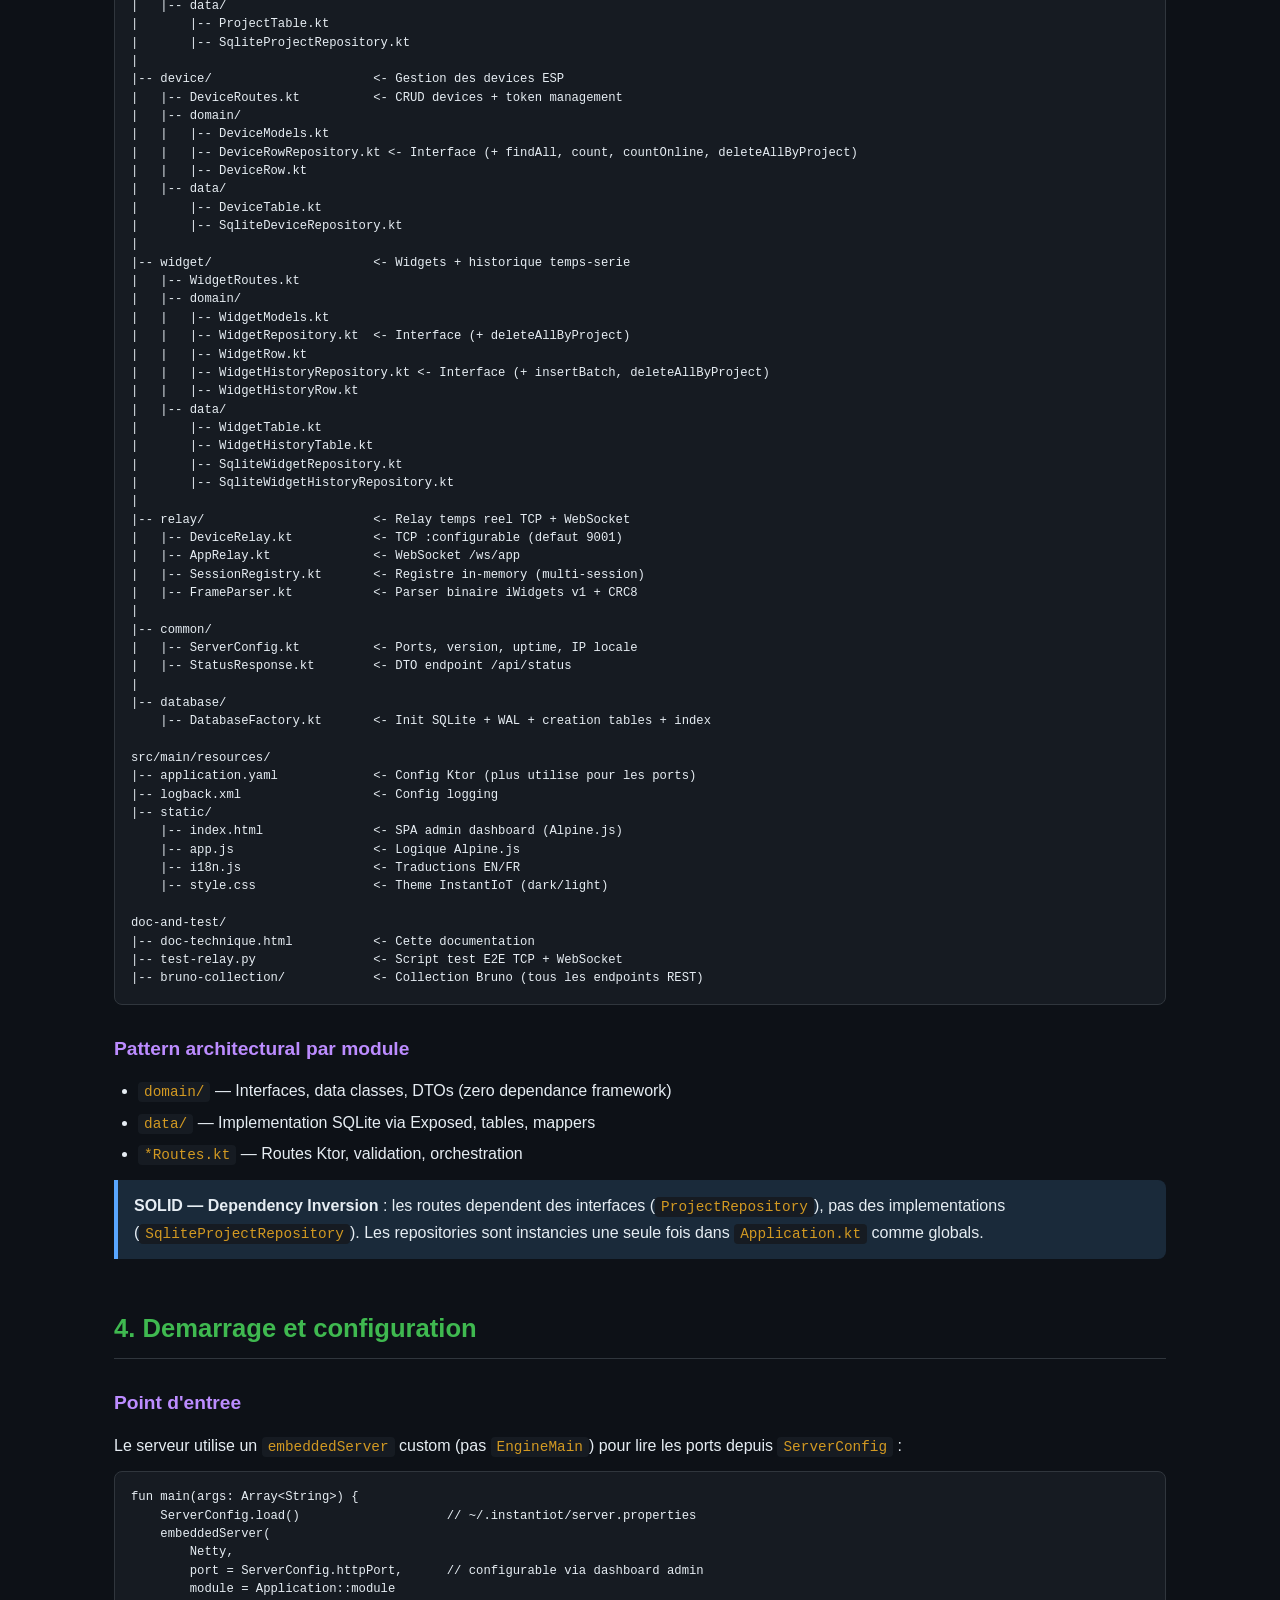
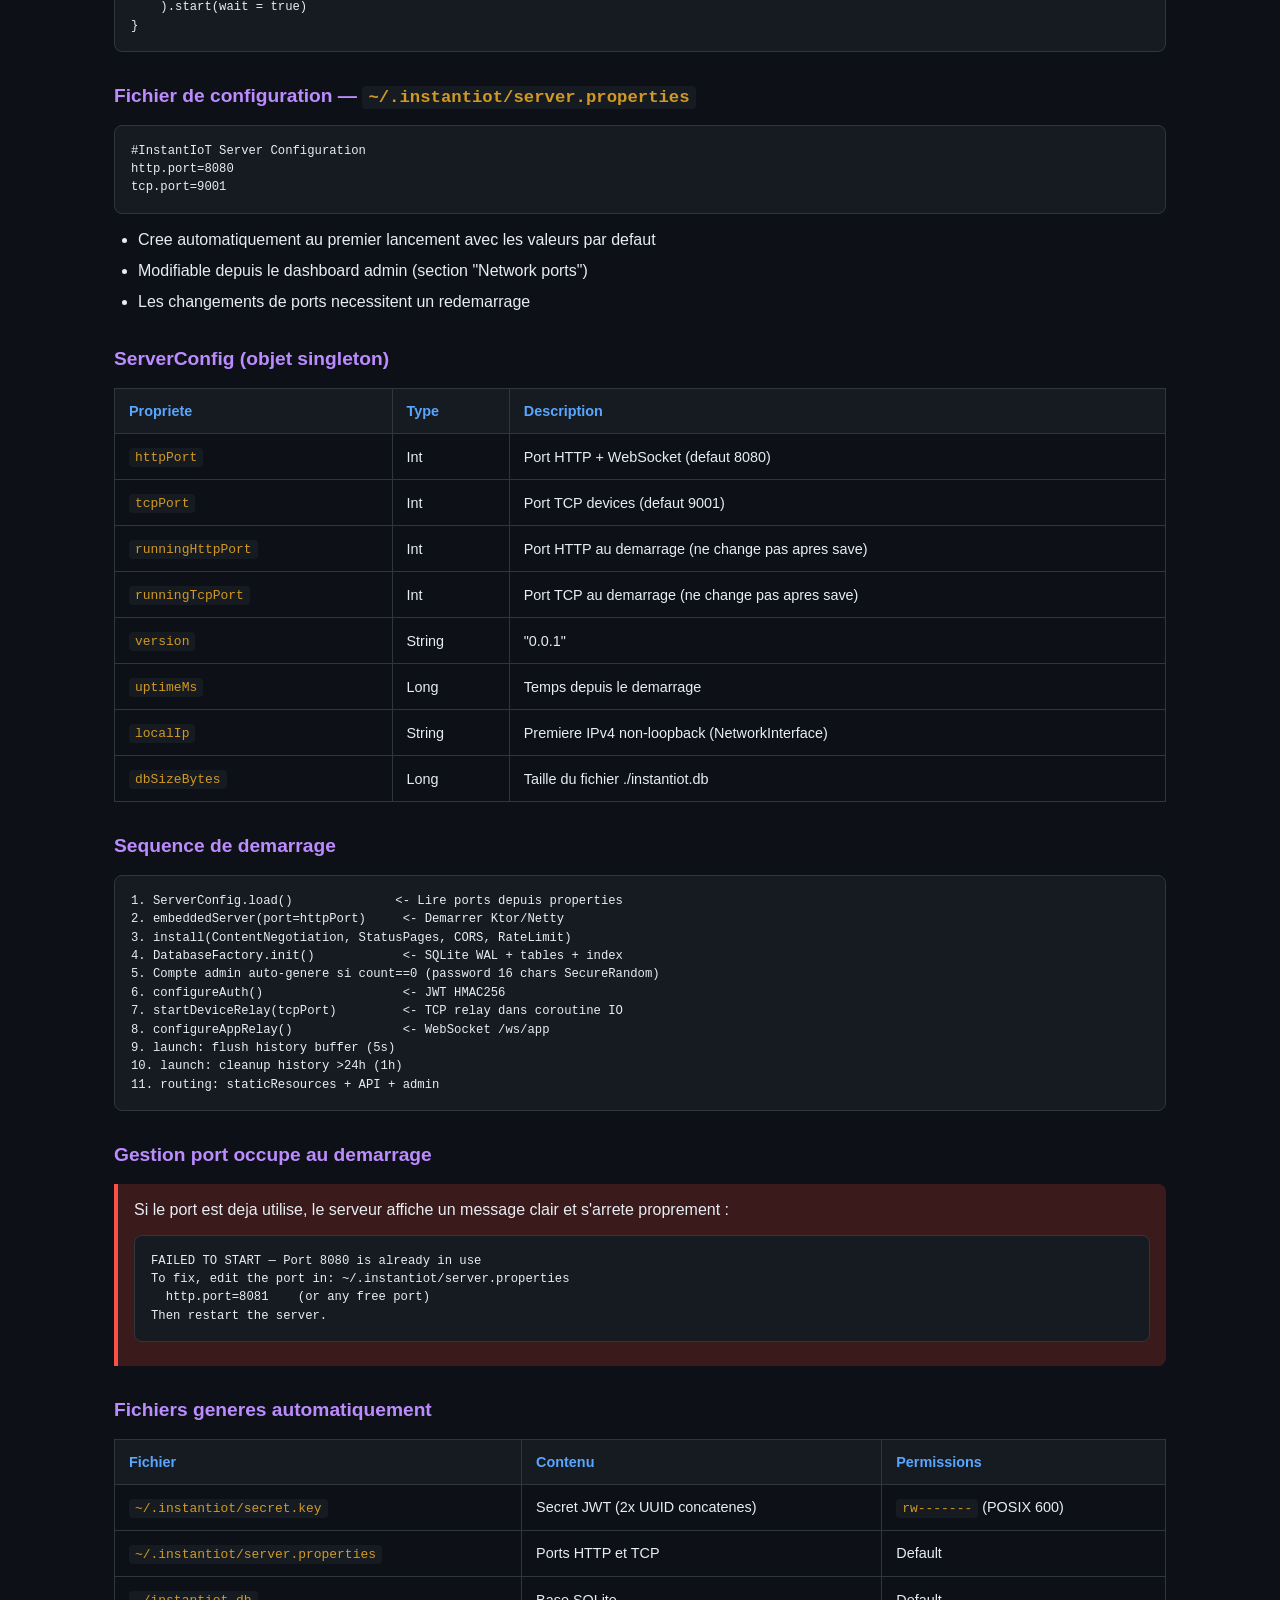
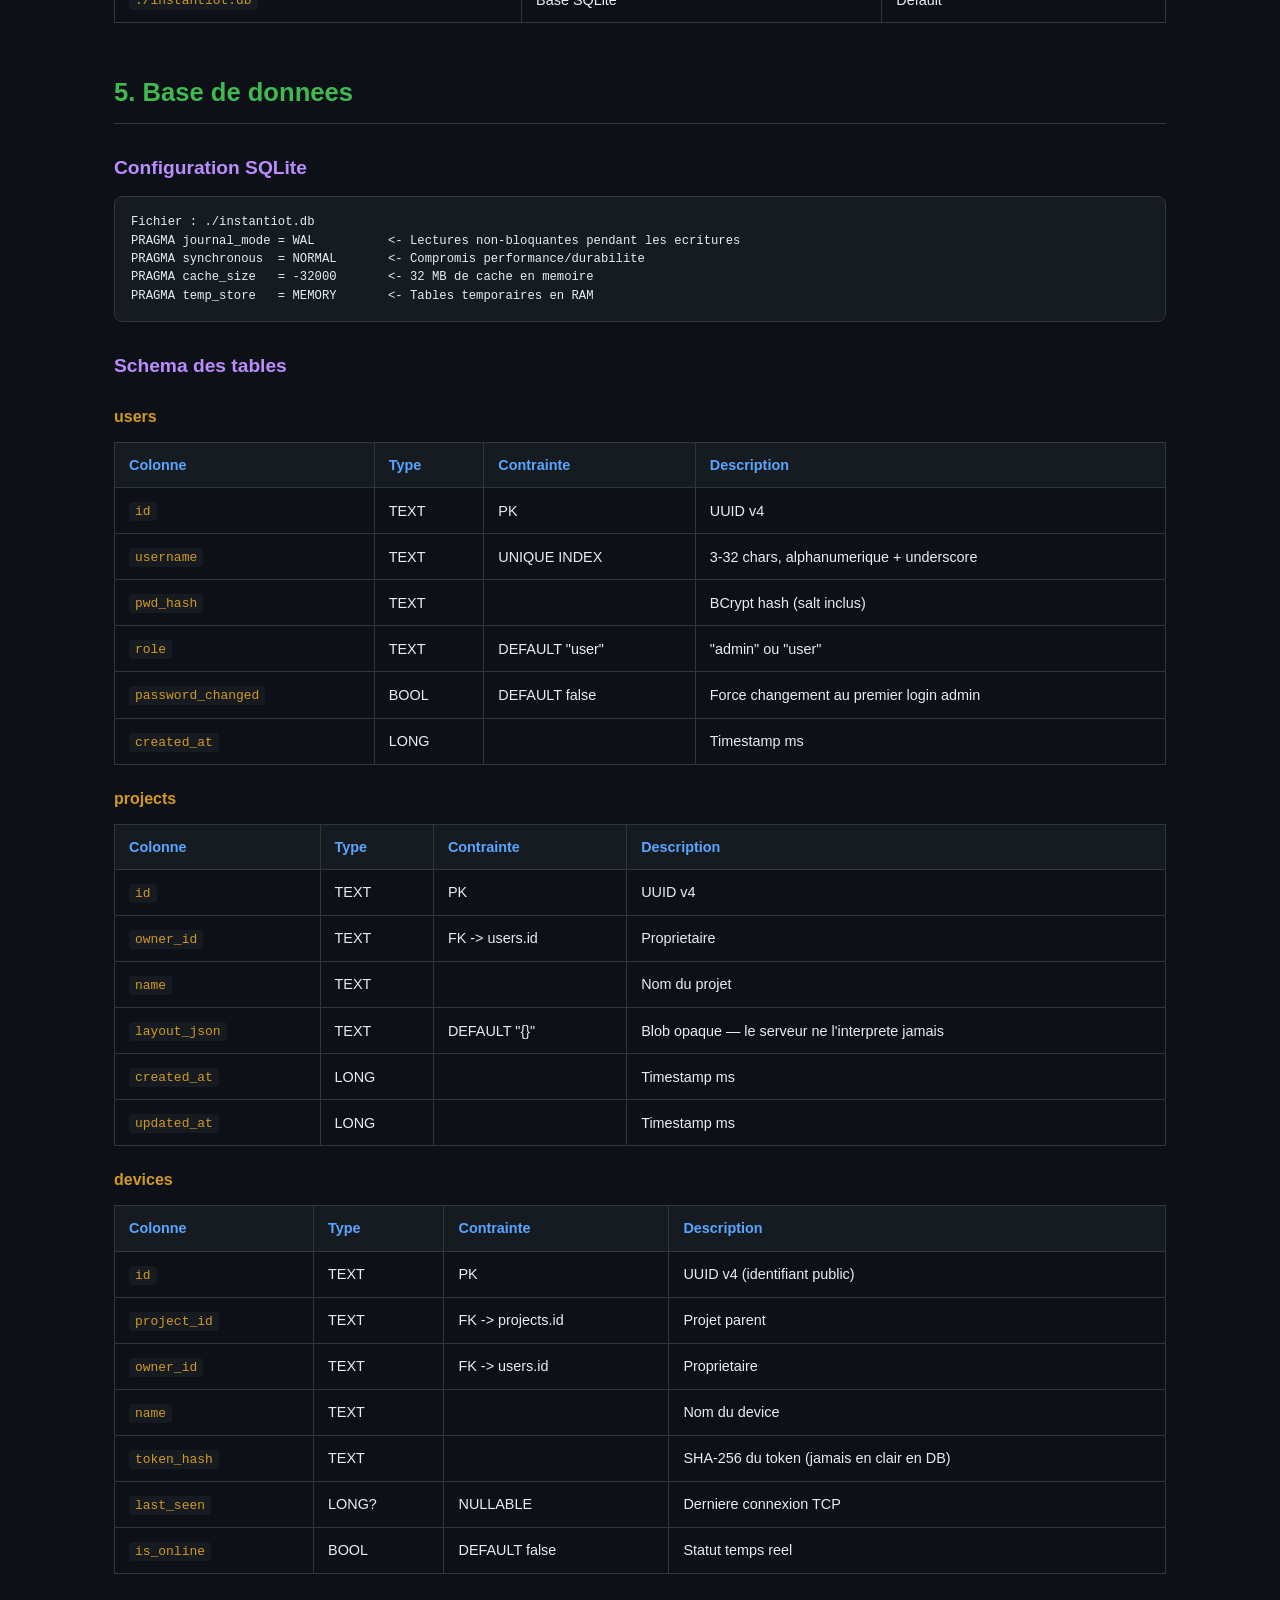
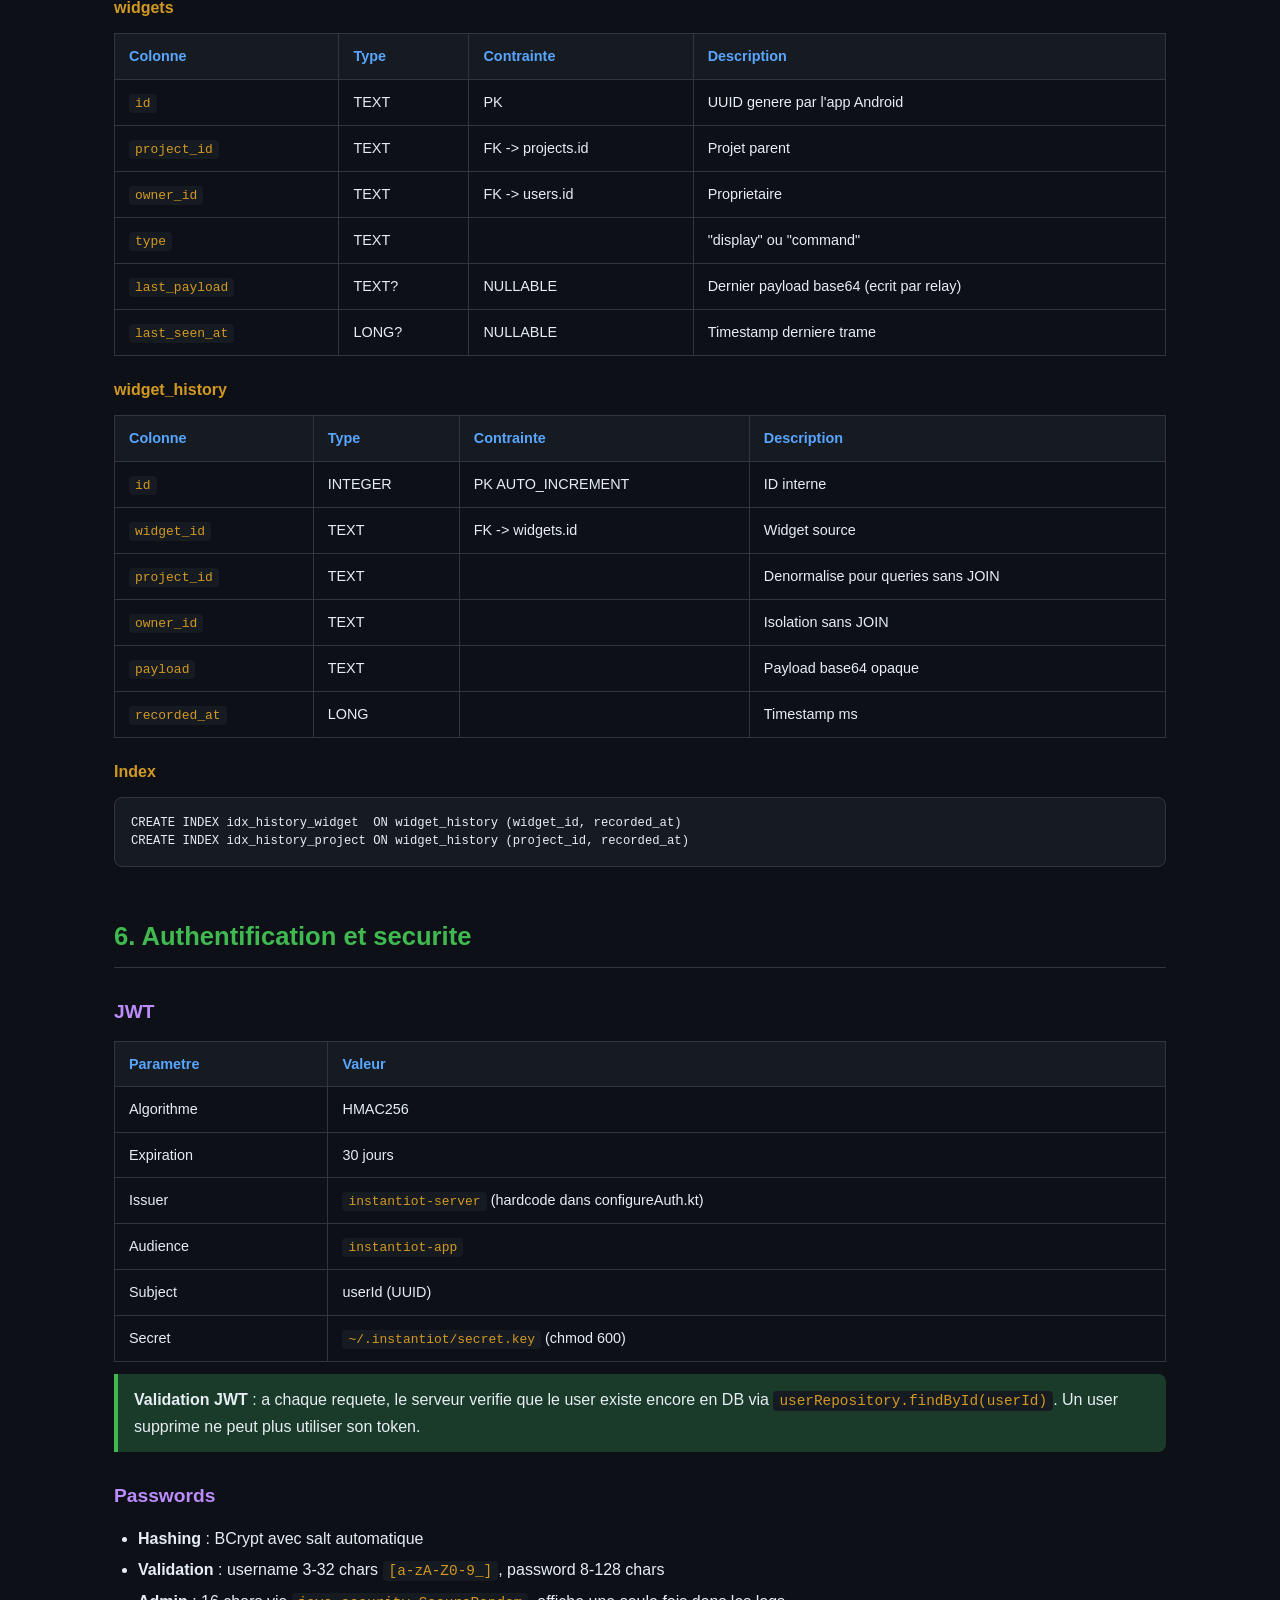
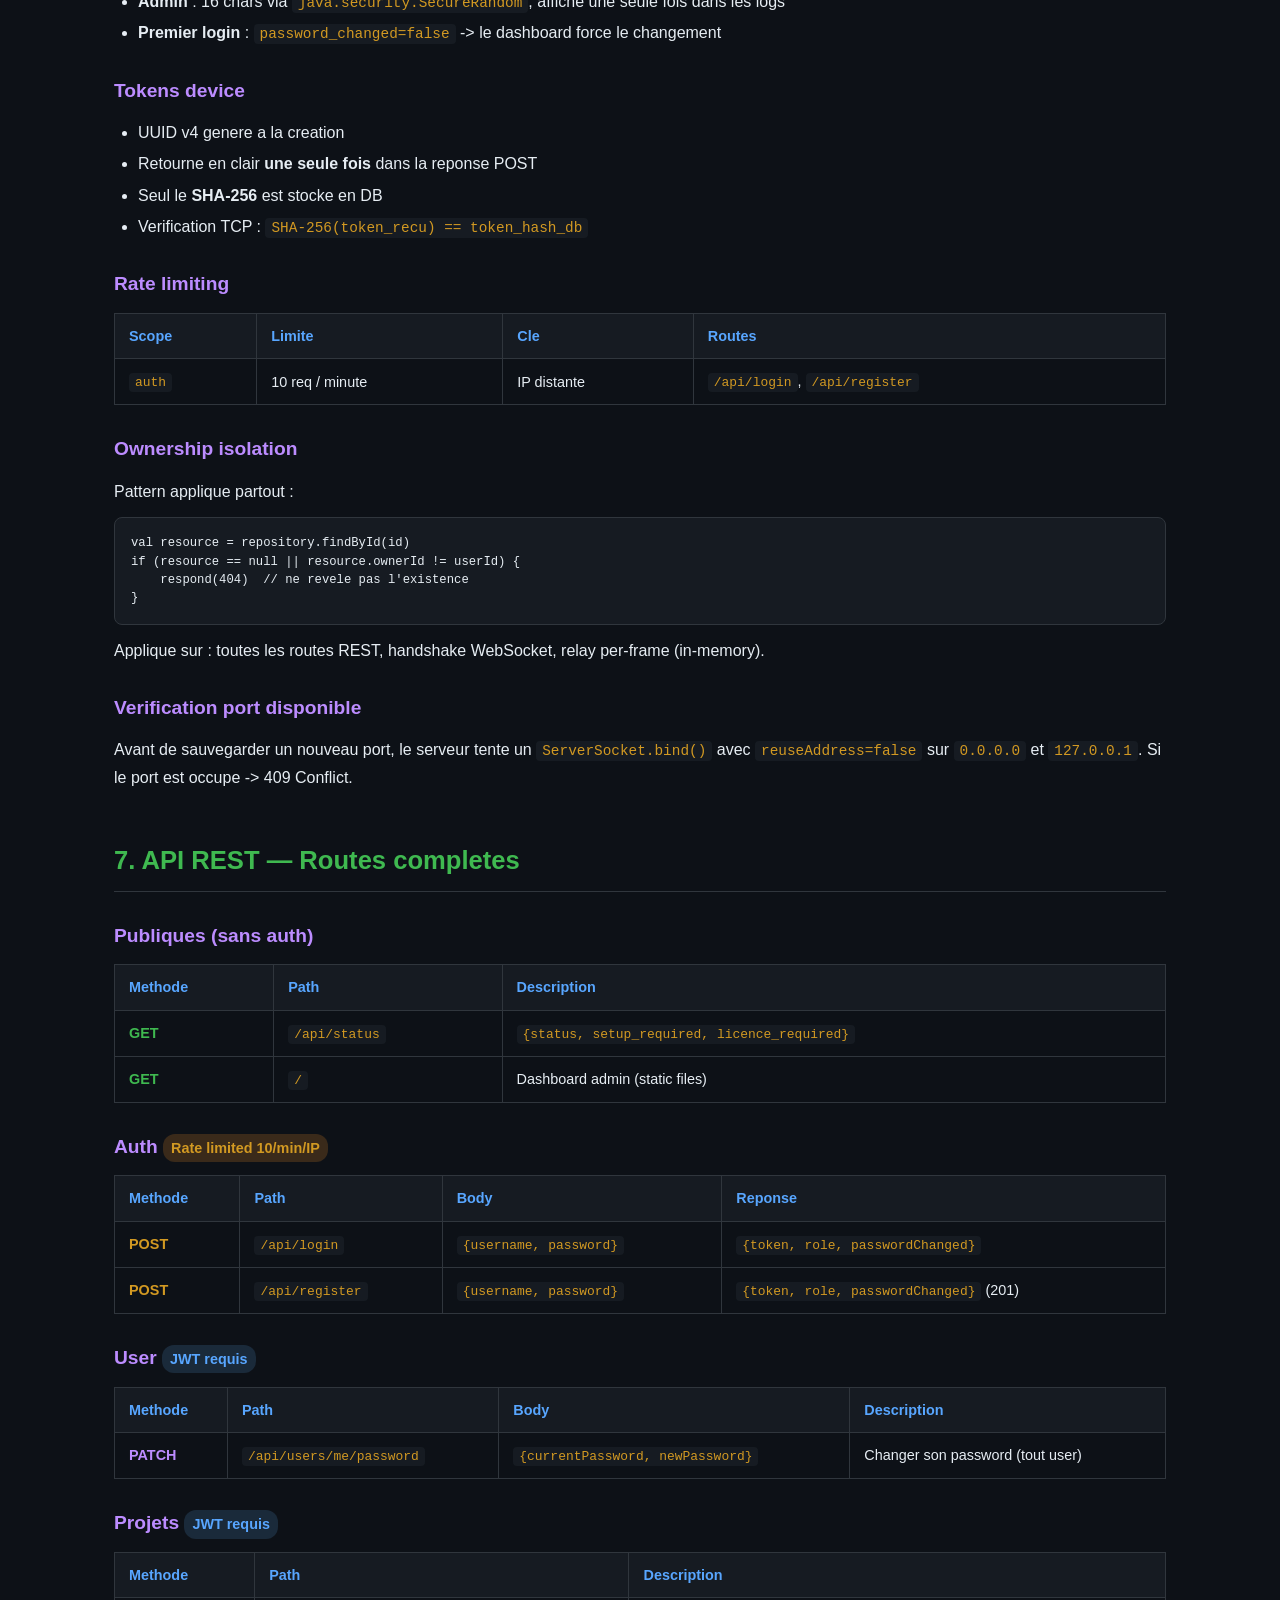
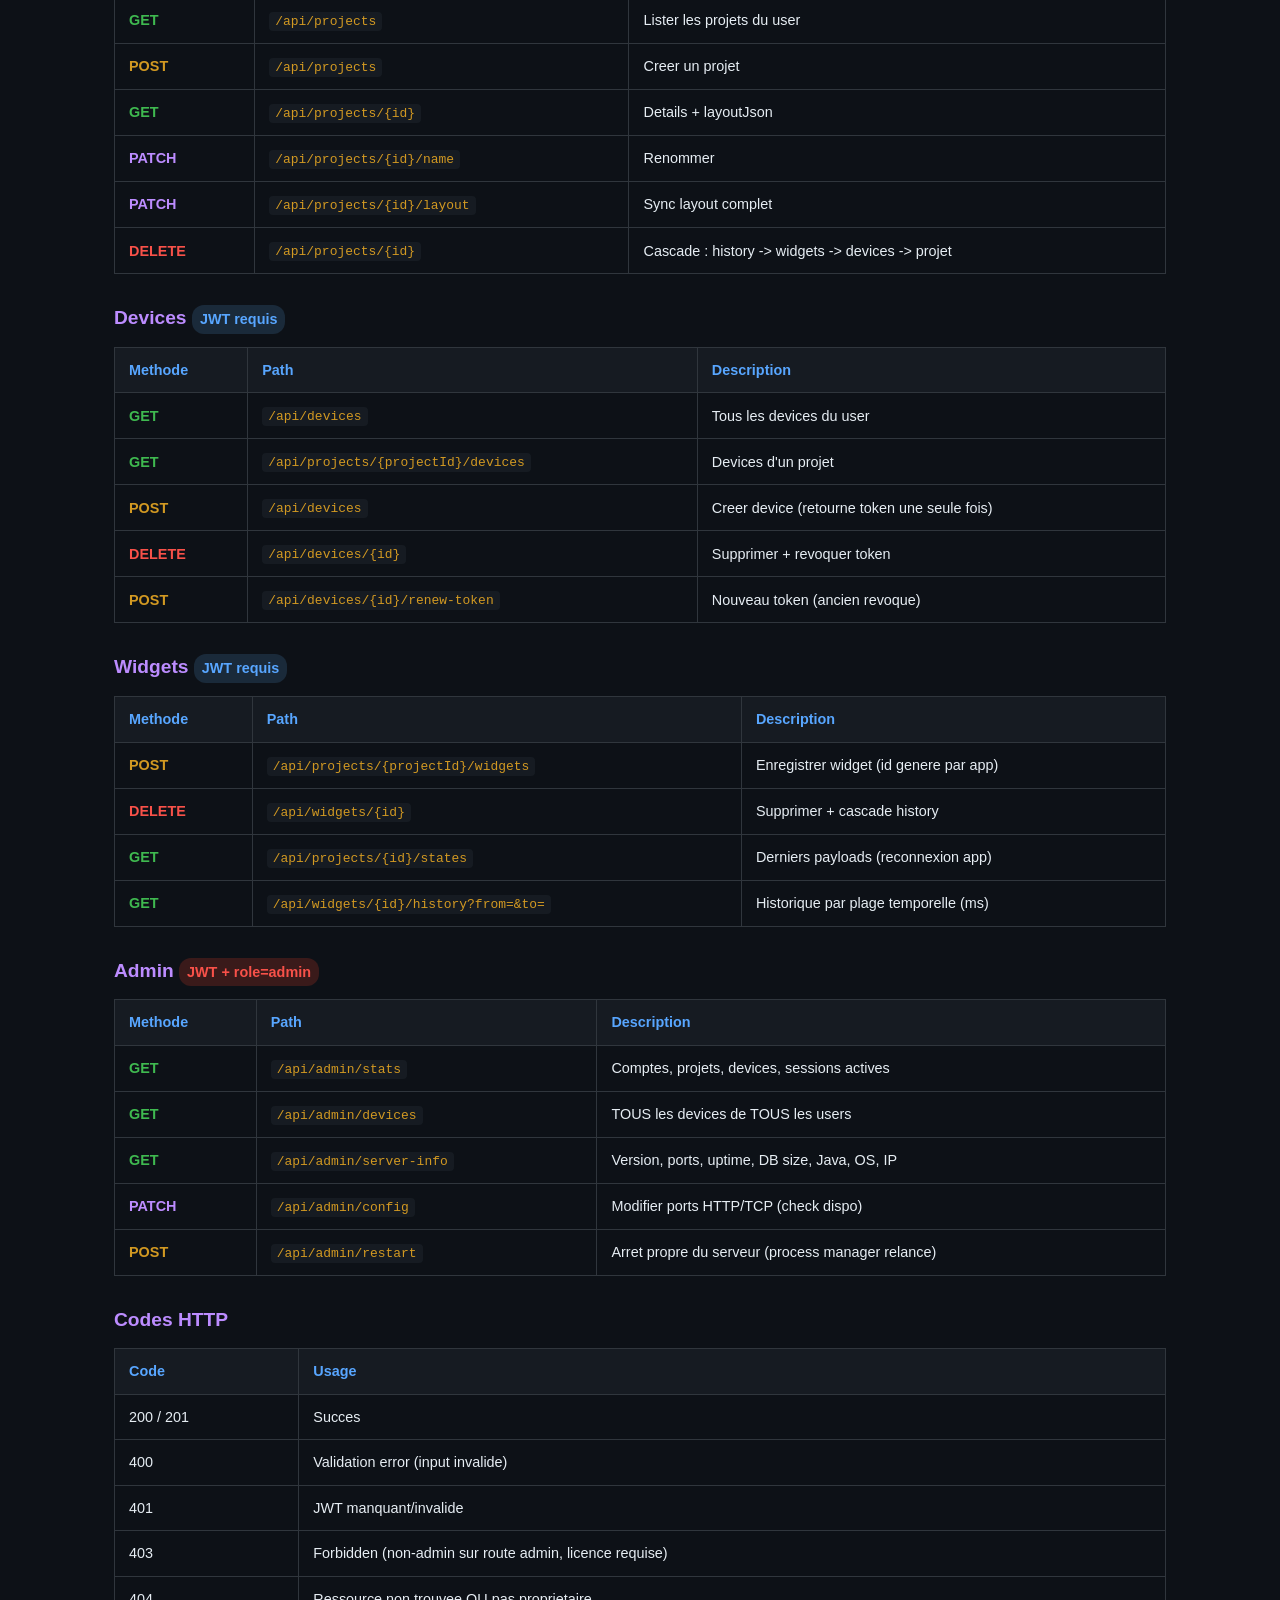
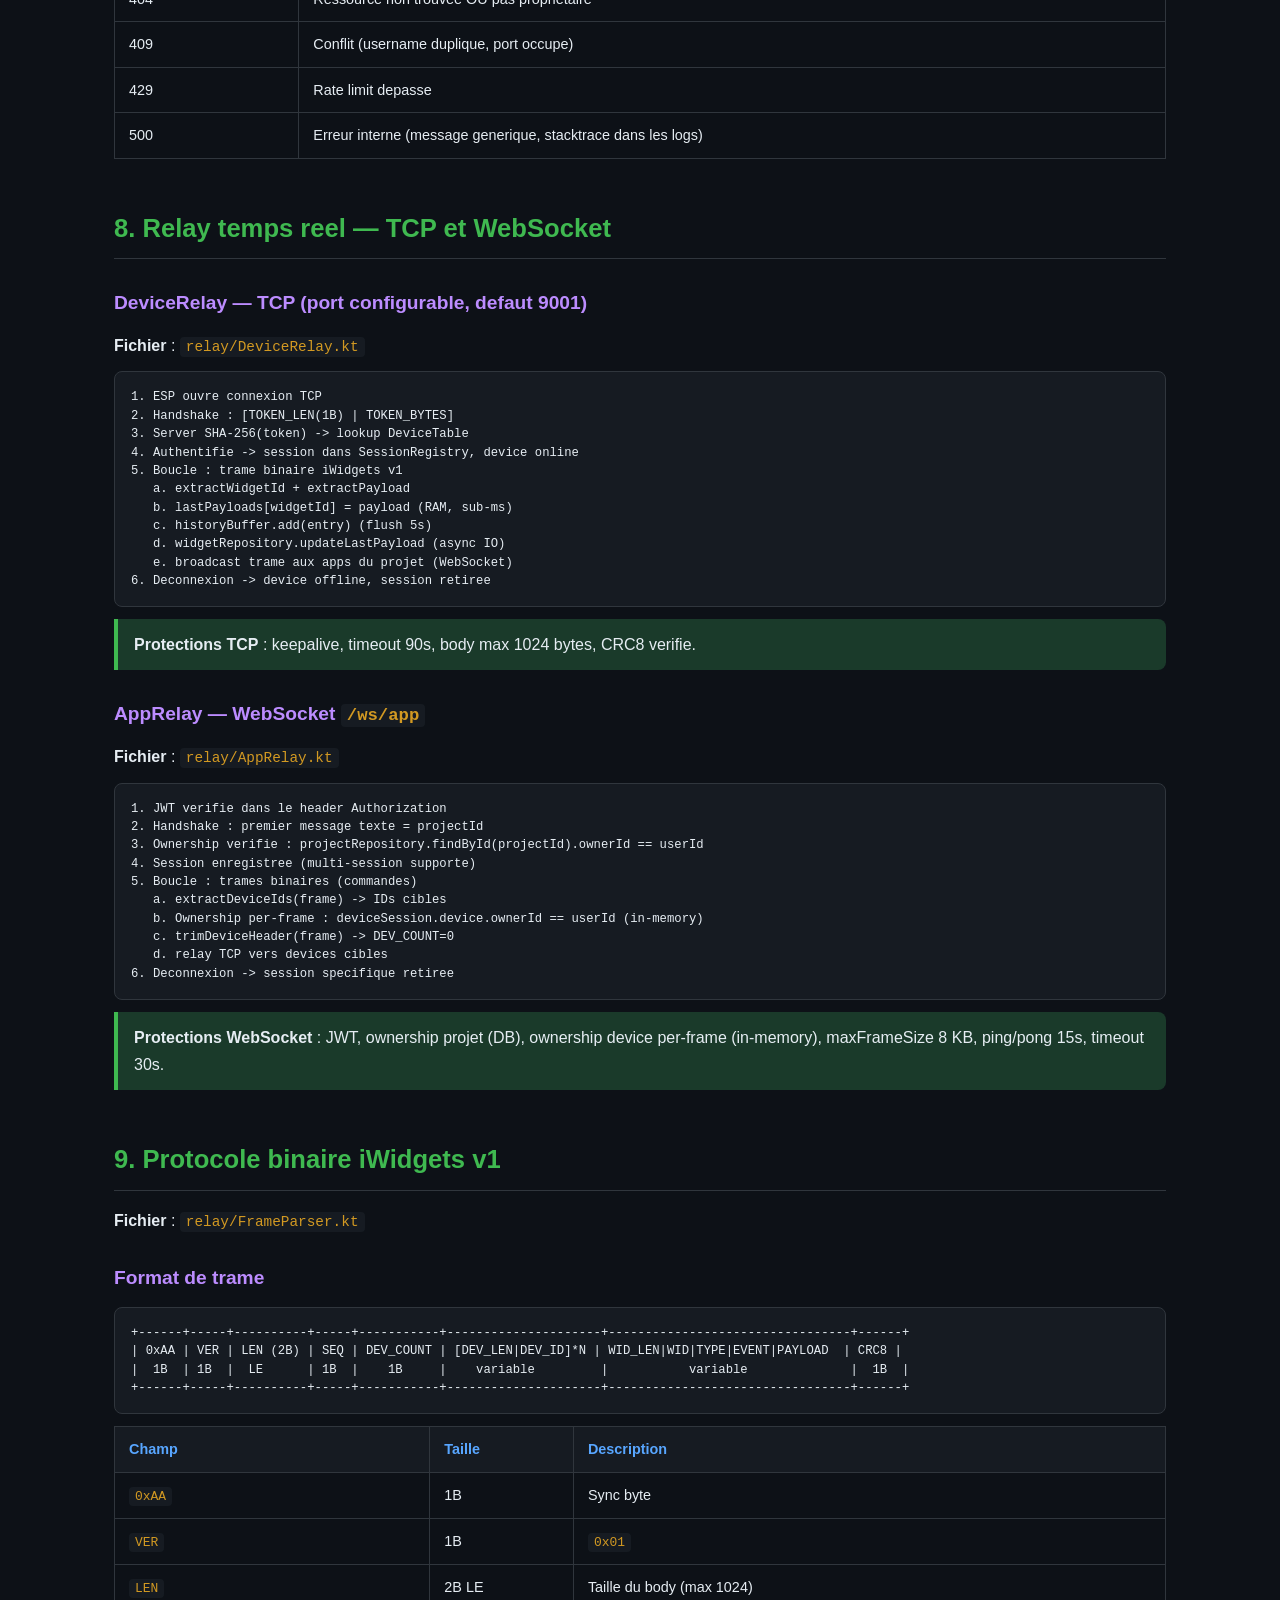
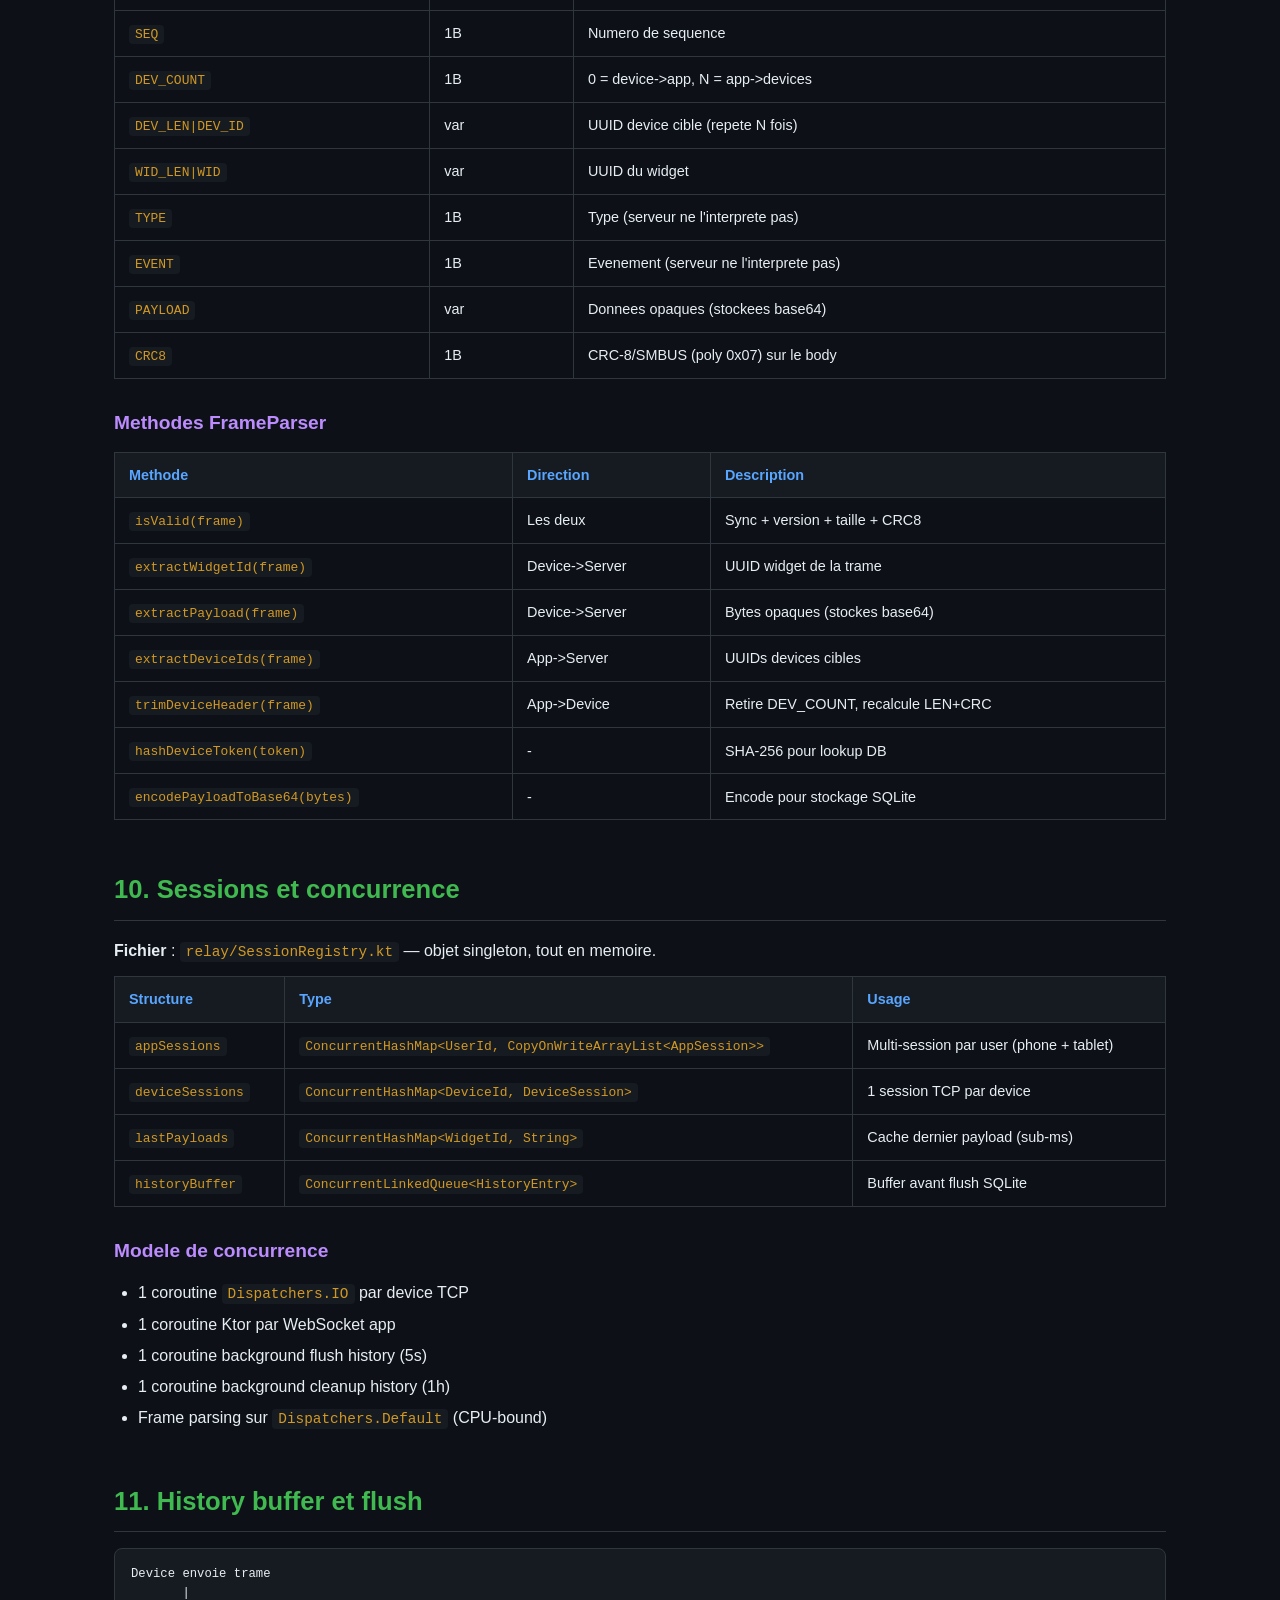
==== commit 6b5435ed: "fix: local IP detection, responsive layout, updated technical docs v2 ServerConfig: use NetworkInter" ====
--- a/doc-and-test/doc-technique.html
+++ b/doc-and-test/doc-technique.html
@@ -3,12 +3,13 @@
 <head>
 <meta charset="UTF-8">
 <meta name="viewport" content="width=device-width, initial-scale=1.0">
-<title>InstantIoT Server — Documentation Technique</title>
+<title>InstantIoT Server — Documentation Technique v2</title>
 <style>
   :root {
     --bg: #0d1117; --surface: #161b22; --border: #30363d;
     --text: #e6edf3; --muted: #8b949e; --accent: #58a6ff;
     --green: #3fb950; --orange: #d29922; --red: #f85149; --purple: #bc8cff;
+    --brand: #6C63FF; --teal: #4ECDC4;
   }
   * { margin: 0; padding: 0; box-sizing: border-box; }
   body { font-family: -apple-system, BlinkMacSystemFont, 'Segoe UI', sans-serif; background: var(--bg); color: var(--text); line-height: 1.7; }
@@ -35,18 +36,15 @@
   .badge-red { background: #3a1a1a; color: var(--red); }
   .badge-blue { background: #1a2a3a; color: var(--accent); }
   .badge-purple { background: #2a1a3a; color: var(--purple); }
+  .badge-brand { background: #1a1a3a; color: var(--brand); }
   .note { background: #1a2a3a; border-left: 4px solid var(--accent); padding: 12px 16px; border-radius: 0 8px 8px 0; margin: 12px 0; }
   .warn { background: #3a2a1a; border-left: 4px solid var(--orange); padding: 12px 16px; border-radius: 0 8px 8px 0; margin: 12px 0; }
   .security { background: #1a3a2a; border-left: 4px solid var(--green); padding: 12px 16px; border-radius: 0 8px 8px 0; margin: 12px 0; }
+  .danger { background: #3a1a1a; border-left: 4px solid var(--red); padding: 12px 16px; border-radius: 0 8px 8px 0; margin: 12px 0; }
   .toc { background: var(--surface); border: 1px solid var(--border); border-radius: 8px; padding: 20px 24px; margin: 24px 0; }
   .toc ol { counter-reset: toc; list-style: none; padding-left: 0; }
   .toc li { counter-increment: toc; margin: 6px 0; }
   .toc li::before { content: counter(toc) ". "; color: var(--accent); font-weight: 600; }
-  .file-tree { font-family: monospace; font-size: 0.85em; }
-  .file-tree .dir { color: var(--accent); }
-  .file-tree .file { color: var(--muted); }
-  .subtitle { color: var(--muted); font-size: 1.1em; margin-bottom: 32px; }
-  .flow-arrow { color: var(--green); font-weight: bold; }
   .method { font-weight: 600; }
   .method-get { color: var(--green); }
   .method-post { color: var(--orange); }
@@ -59,92 +57,96 @@
 <div class="container">
 
 <h1>InstantIoT Server</h1>
-<p class="subtitle">Documentation technique — Kotlin / Ktor / SQLite</p>
-
-<!-- ============================================================ -->
-<!-- TABLE DES MATIERES -->
-<!-- ============================================================ -->
+<p style="color: var(--muted); font-size: 1.1em; margin-bottom: 32px;">Documentation technique v2 — Kotlin / Ktor / SQLite / Alpine.js</p>
+
 <div class="toc">
 <strong>Sommaire</strong>
 <ol>
-  <li><a href="#overview">Vue d'ensemble</a></li>
-  <li><a href="#stack">Stack technique &amp; outils</a></li>
+  <li><a href="#overview">Vue d'ensemble et architecture</a></li>
+  <li><a href="#stack">Stack technique et outils</a></li>
   <li><a href="#structure">Structure du projet</a></li>
+  <li><a href="#startup">Demarrage et configuration</a></li>
   <li><a href="#database">Base de donnees</a></li>
-  <li><a href="#auth">Authentification &amp; securite</a></li>
-  <li><a href="#routes">API REST — Routes</a></li>
-  <li><a href="#relay">Relay temps reel — TCP &amp; WebSocket</a></li>
+  <li><a href="#auth">Authentification et securite</a></li>
+  <li><a href="#routes">API REST — Routes completes</a></li>
+  <li><a href="#relay">Relay temps reel — TCP et WebSocket</a></li>
   <li><a href="#protocol">Protocole binaire iWidgets v1</a></li>
-  <li><a href="#sessions">Sessions &amp; concurrence</a></li>
-  <li><a href="#history">History buffer &amp; flush</a></li>
+  <li><a href="#sessions">Sessions et concurrence</a></li>
+  <li><a href="#history">History buffer et flush</a></li>
+  <li><a href="#admin">Dashboard admin (frontend)</a></li>
   <li><a href="#security-summary">Recapitulatif securite</a></li>
-  <li><a href="#config">Configuration</a></li>
+  <li><a href="#data-models">Data models complets</a></li>
   <li><a href="#deploy">Deploiement</a></li>
-  <li><a href="#todo">TODO &amp; evolutions</a></li>
+  <li><a href="#testing">Tests</a></li>
+  <li><a href="#todo">TODO et evolutions</a></li>
 </ol>
 </div>
 
 <!-- ============================================================ -->
 <!-- 1. VUE D'ENSEMBLE -->
 <!-- ============================================================ -->
-<h2 id="overview">1. Vue d'ensemble</h2>
-
-<p>Serveur IoT temps reel qui fait le lien entre des <strong>devices ESP32/ESP8266</strong> (capteurs, actionneurs) et une <strong>app Android</strong>. Le serveur est un <em>dumb relay</em> — il route les trames binaires sans interpreter les payloads.</p>
+<h2 id="overview">1. Vue d'ensemble et architecture</h2>
+
+<p>Serveur IoT temps reel qui fait le lien entre des <strong>devices ESP32/ESP8266</strong> et une <strong>app Android</strong>. Le serveur est un <em>dumb relay</em> — il route les trames binaires sans interpreter les payloads. Inclut un <strong>dashboard admin web</strong> integre pour la gestion du serveur.</p>
 
 <h3>Architecture</h3>
 <pre><code>
   ESP32/ESP8266                   InstantIoT Server                      App Android
-  ┌──────────┐               ┌──────────────────────┐               ┌──────────┐
-  │          │──TCP:9001────▶│  DeviceRelay          │               │          │
-  │  Device  │               │       │               │               │   App    │
-  │          │◀──TCP:9001────│       ▼               │               │          │
-  │          │               │  SessionRegistry      │               │          │
-  └──────────┘               │       │       ▲       │               └──────────┘
-                             │       │       │       │                    │ ▲
-                             │       ▼       │       │                    │ │
-                             │  SQLite (WAL) │       │                    │ │
-                             │               │       │                    │ │
-                             │         AppRelay ◀────┼──── WS:8080 ──────┘ │
-                             │               │       │                      │
-                             │               └───────┼────── WS:8080 ──────┘
-                             │                       │
-                             │    REST API :8080     │
-                             └──────────────────────┘
+  +-----------+               +----------------------+               +----------+
+  |           |--TCP:9001----&gt;|  DeviceRelay         |               |          |
+  |  Device   |               |       |              |               |   App    |
+  |           |&lt;--TCP:9001----|       v              |               |          |
+  |           |               |  SessionRegistry     |               |          |
+  +-----------+               |       |       ^      |               +----------+
+                              |       |       |      |                    | ^
+                              |       v       |      |                    | |
+                              |  SQLite (WAL) |      |                    | |
+                              |               |      |                    | |
+                              |         AppRelay &lt;---+---- WS:8080 ------+ |
+                              |               |      |                      |
+                              |               +------+------ WS:8080 ------+
+                              |                      |
+                              |  REST API :8080      |
+                              |  Admin Panel :8080   |
+                              +----------------------+
 </code></pre>
 
 <h3>Flux de donnees</h3>
 <ul>
-  <li><strong>Device → App</strong> : ESP envoie trame TCP → serveur extrait widgetId + payload → met a jour RAM + history buffer → broadcast WebSocket aux apps qui regardent ce projet</li>
-  <li><strong>App → Device</strong> : App envoie trame WebSocket → serveur extrait deviceIds cibles → verifie ownership → trim header → relay TCP vers les devices</li>
+  <li><strong>Device -> App</strong> : ESP envoie trame TCP -> serveur extrait widgetId + payload -> RAM + history buffer -> broadcast WebSocket</li>
+  <li><strong>App -> Device</strong> : App envoie trame WebSocket -> serveur verifie ownership -> trim header -> relay TCP vers devices</li>
+  <li><strong>App reconnexion</strong> : Login -> GET layout -> GET states -> WebSocket handshake -> temps reel</li>
 </ul>
 
 <!-- ============================================================ -->
 <!-- 2. STACK TECHNIQUE -->
 <!-- ============================================================ -->
-<h2 id="stack">2. Stack technique &amp; outils</h2>
-
-<table>
-  <tr><th>Composant</th><th>Technologie</th><th>Pourquoi</th></tr>
-  <tr><td>Langage</td><td>Kotlin 2.3.0 / JVM 22</td><td>Typage fort, coroutines natives, interop Java</td></tr>
-  <tr><td>Framework HTTP</td><td>Ktor 3.4.2 (Netty)</td><td>Leger, non-bloquant, coroutines-first, plugins modulaires</td></tr>
-  <tr><td>Base de donnees</td><td>SQLite 3.47 + WAL</td><td>Zero config, embarque, performant en lecture, ideal self-hosted</td></tr>
-  <tr><td>ORM</td><td>Exposed 0.61</td><td>ORM Kotlin-native, DSL typesafe, leger</td></tr>
-  <tr><td>Auth</td><td>JWT (HMAC256) + BCrypt</td><td>Stateless, standard, pas de session serveur</td></tr>
-  <tr><td>Serialisation</td><td>kotlinx.serialization</td><td>Compile-time, pas de reflection, performant</td></tr>
-  <tr><td>Hashing password</td><td>jBCrypt 0.4</td><td>Standard industrie, salt automatique</td></tr>
-  <tr><td>Logging</td><td>Logback 1.4.14 + SLF4J</td><td>Standard JVM, configurable</td></tr>
-  <tr><td>Build</td><td>Gradle 9.3 + Shadow JAR</td><td>Fat JAR pour deploiement simple</td></tr>
+<h2 id="stack">2. Stack technique et outils</h2>
+
+<table>
+  <tr><th>Composant</th><th>Technologie</th><th>Version</th><th>Pourquoi</th></tr>
+  <tr><td>Langage</td><td>Kotlin</td><td>2.3.0</td><td>Typage fort, coroutines natives, interop Java</td></tr>
+  <tr><td>JVM</td><td>Java</td><td>22</td><td>LTS, performances, jpackage natif</td></tr>
+  <tr><td>Framework HTTP</td><td>Ktor (Netty)</td><td>3.4.2</td><td>Leger, non-bloquant, coroutines-first</td></tr>
+  <tr><td>Base de donnees</td><td>SQLite + WAL</td><td>3.47.1</td><td>Zero config, embarque, ideal self-hosted</td></tr>
+  <tr><td>ORM</td><td>Exposed</td><td>0.61.0</td><td>Kotlin-native, DSL typesafe</td></tr>
+  <tr><td>Auth</td><td>JWT (HMAC256)</td><td>-</td><td>Stateless, standard</td></tr>
+  <tr><td>Hashing</td><td>jBCrypt</td><td>0.4</td><td>BCrypt avec salt automatique</td></tr>
+  <tr><td>Serialisation</td><td>kotlinx.serialization</td><td>-</td><td>Compile-time, pas de reflection</td></tr>
+  <tr><td>Frontend admin</td><td>Alpine.js</td><td>3.x (CDN)</td><td>14kb, zero build, reactive</td></tr>
+  <tr><td>Logging</td><td>Logback + SLF4J</td><td>1.4.14</td><td>Standard JVM</td></tr>
+  <tr><td>Build</td><td>Gradle + Shadow JAR</td><td>9.3</td><td>Fat JAR pour deploiement simple</td></tr>
 </table>
 
 <h3>Plugins Ktor installes</h3>
 <table>
   <tr><th>Plugin</th><th>Role</th></tr>
-  <tr><td><code>ContentNegotiation</code></td><td>Serialisation/deserialisation JSON automatique</td></tr>
-  <tr><td><code>StatusPages</code></td><td>Gestion d'erreurs centralisee (500 sans stacktrace)</td></tr>
-  <tr><td><code>CORS</code></td><td>Headers cross-origin pour clients web futurs</td></tr>
-  <tr><td><code>RateLimit</code></td><td>Anti brute-force sur login/register (10 req/min/IP)</td></tr>
-  <tr><td><code>Authentication (JWT)</code></td><td>Verification JWT sur toutes les routes protegees</td></tr>
-  <tr><td><code>WebSockets</code></td><td>Relay temps reel app ↔ serveur</td></tr>
+  <tr><td><code>ContentNegotiation</code></td><td>Serialisation JSON automatique</td></tr>
+  <tr><td><code>StatusPages</code></td><td>Gestion d'erreurs (500 sans stacktrace)</td></tr>
+  <tr><td><code>CORS</code></td><td>Headers cross-origin (anyHost pour beta)</td></tr>
+  <tr><td><code>RateLimit</code></td><td>Anti brute-force sur auth (10 req/min/IP)</td></tr>
+  <tr><td><code>Authentication (JWT)</code></td><td>Verification JWT sur routes protegees</td></tr>
+  <tr><td><code>WebSockets</code></td><td>Relay app temps reel</td></tr>
 </table>
 
 <!-- ============================================================ -->
@@ -152,89 +154,174 @@
 <!-- ============================================================ -->
 <h2 id="structure">3. Structure du projet</h2>
 
-<pre><code class="file-tree"><span class="dir">src/main/kotlin/com/jeanloickdt/</span>
-├── <span class="file">Application.kt</span>              ← Point d'entree, plugins, DI, background tasks
-│
-├── <span class="dir">auth/</span>                         ← Authentification &amp; autorisation
-│   ├── <span class="file">AuthRoutes.kt</span>             ← POST /api/login, POST /api/register
-│   ├── <span class="file">JwtConfig.kt</span>              ← Generation/verification tokens JWT
-│   ├── <span class="file">configureAuth.kt</span>          ← Installation plugin JWT Ktor
-│   ├── <span class="file">LicenceValidator.kt</span>       ← Stub licence (TODO: appel API)
-│   ├── <span class="dir">domain/</span>
-│   │   ├── <span class="file">AuthModels.kt</span>         ← LoginRequest, RegisterRequest, AuthResponse
-│   │   ├── <span class="file">UserRepository.kt</span>     ← Interface repository
-│   │   └── <span class="file">UserRow.kt</span>            ← Data class domain
-│   └── <span class="dir">data/</span>
-│       ├── <span class="file">UserTable.kt</span>          ← Schema Exposed (table "users")
-│       └── <span class="file">SqliteUserRepository.kt</span> ← Implementation SQLite
-│
-├── <span class="dir">project/</span>                      ← Gestion des projets IoT
-│   ├── <span class="file">ProjectRoutes.kt</span>          ← CRUD projets + cascade delete
-│   ├── <span class="dir">domain/</span>
-│   │   ├── <span class="file">ProjectModels.kt</span>      ← Requests/Responses serialisables
-│   │   ├── <span class="file">ProjectRepository.kt</span>  ← Interface repository
-│   │   └── <span class="file">ProjectRow.kt</span>         ← Data class domain
-│   └── <span class="dir">data/</span>
-│       ├── <span class="file">ProjectTable.kt</span>       ← Schema Exposed (table "projects")
-│       └── <span class="file">SqliteProjectRepository.kt</span>
-│
-├── <span class="dir">device/</span>                       ← Gestion des devices ESP
-│   ├── <span class="file">DeviceRoutes.kt</span>           ← CRUD devices + token management
-│   ├── <span class="dir">domain/</span>
-│   │   ├── <span class="file">DeviceModels.kt</span>       ← Requests/Responses
-│   │   ├── <span class="file">DeviceRowRepository.kt</span> ← Interface repository
-│   │   └── <span class="file">DeviceRow.kt</span>          ← Data class domain
-│   └── <span class="dir">data/</span>
-│       ├── <span class="file">DeviceTable.kt</span>        ← Schema Exposed (table "devices")
-│       └── <span class="file">SqliteDeviceRepository.kt</span>
-│
-├── <span class="dir">widget/</span>                       ← Widgets (display/command) + historique
-│   ├── <span class="file">WidgetRoutes.kt</span>           ← Register, delete, states, history
-│   ├── <span class="dir">domain/</span>
-│   │   ├── <span class="file">WidgetModels.kt</span>       ← Requests/Responses
-│   │   ├── <span class="file">WidgetRepository.kt</span>   ← Interface repository
-│   │   ├── <span class="file">WidgetRow.kt</span>          ← Data class domain
-│   │   ├── <span class="file">WidgetHistoryRepository.kt</span> ← Interface history
-│   │   └── <span class="file">WidgetHistoryRow.kt</span>   ← Data class history
-│   └── <span class="dir">data/</span>
-│       ├── <span class="file">WidgetTable.kt</span>        ← Schema (table "widgets")
-│       ├── <span class="file">WidgetHistoryTable.kt</span> ← Schema (table "widget_history")
-│       ├── <span class="file">SqliteWidgetRepository.kt</span>
-│       └── <span class="file">SqliteWidgetHistoryRepository.kt</span>
-│
-├── <span class="dir">relay/</span>                        ← Relay temps reel TCP + WebSocket
-│   ├── <span class="file">DeviceRelay.kt</span>            ← TCP :9001 — connexions ESP
-│   ├── <span class="file">AppRelay.kt</span>               ← WebSocket /ws/app — connexions app
-│   ├── <span class="file">SessionRegistry.kt</span>        ← Registre in-memory sessions + payloads
-│   └── <span class="file">FrameParser.kt</span>            ← Parser trames binaires iWidgets v1
-│
-├── <span class="dir">common/</span>
-│   └── <span class="file">StatusResponse.kt</span>         ← DTO endpoint /api/status
-│
-└── <span class="dir">database/</span>
-    └── <span class="file">DatabaseFactory.kt</span>        ← Init SQLite + WAL + creation tables
-</code></pre>
-
-<h3>Pattern architectural</h3>
-<p>Chaque module (auth, project, device, widget) suit le meme pattern :</p>
-<ul>
-  <li><code>domain/</code> — Interfaces, data classes, models serialisables (aucune dependance framework)</li>
-  <li><code>data/</code> — Implementation SQLite (Exposed), tables, mappers</li>
+<pre><code>src/main/kotlin/com/jeanloickdt/
+|-- Application.kt              &lt;- Point d'entree, main(), plugins, DI, background tasks
+|
+|-- auth/                        &lt;- Authentification, autorisation, admin
+|   |-- AuthRoutes.kt            &lt;- login, register, change password, admin endpoints
+|   |-- JwtConfig.kt             &lt;- Generation/verification JWT (HMAC256)
+|   |-- configureAuth.kt         &lt;- Installation plugin JWT Ktor
+|   |-- LicenceValidator.kt      &lt;- Stub licence (TODO: appel API)
+|   |-- domain/
+|   |   |-- AuthModels.kt        &lt;- Request/Response DTOs (login, register, admin stats, config)
+|   |   |-- UserRepository.kt    &lt;- Interface repository
+|   |   |-- UserRow.kt           &lt;- Data class domain
+|   |-- data/
+|       |-- UserTable.kt         &lt;- Schema Exposed (table "users")
+|       |-- SqliteUserRepository.kt
+|
+|-- project/                     &lt;- Gestion des projets IoT
+|   |-- ProjectRoutes.kt         &lt;- CRUD projets + cascade delete
+|   |-- domain/
+|   |   |-- ProjectModels.kt     &lt;- Requests/Responses
+|   |   |-- ProjectRepository.kt &lt;- Interface (+ count())
+|   |   |-- ProjectRow.kt
+|   |-- data/
+|       |-- ProjectTable.kt
+|       |-- SqliteProjectRepository.kt
+|
+|-- device/                      &lt;- Gestion des devices ESP
+|   |-- DeviceRoutes.kt          &lt;- CRUD devices + token management
+|   |-- domain/
+|   |   |-- DeviceModels.kt
+|   |   |-- DeviceRowRepository.kt &lt;- Interface (+ findAll, count, countOnline, deleteAllByProject)
+|   |   |-- DeviceRow.kt
+|   |-- data/
+|       |-- DeviceTable.kt
+|       |-- SqliteDeviceRepository.kt
+|
+|-- widget/                      &lt;- Widgets + historique temps-serie
+|   |-- WidgetRoutes.kt
+|   |-- domain/
+|   |   |-- WidgetModels.kt
+|   |   |-- WidgetRepository.kt  &lt;- Interface (+ deleteAllByProject)
+|   |   |-- WidgetRow.kt
+|   |   |-- WidgetHistoryRepository.kt &lt;- Interface (+ insertBatch, deleteAllByProject)
+|   |   |-- WidgetHistoryRow.kt
+|   |-- data/
+|       |-- WidgetTable.kt
+|       |-- WidgetHistoryTable.kt
+|       |-- SqliteWidgetRepository.kt
+|       |-- SqliteWidgetHistoryRepository.kt
+|
+|-- relay/                       &lt;- Relay temps reel TCP + WebSocket
+|   |-- DeviceRelay.kt           &lt;- TCP :configurable (defaut 9001)
+|   |-- AppRelay.kt              &lt;- WebSocket /ws/app
+|   |-- SessionRegistry.kt       &lt;- Registre in-memory (multi-session)
+|   |-- FrameParser.kt           &lt;- Parser binaire iWidgets v1 + CRC8
+|
+|-- common/
+|   |-- ServerConfig.kt          &lt;- Ports, version, uptime, IP locale
+|   |-- StatusResponse.kt        &lt;- DTO endpoint /api/status
+|
+|-- database/
+    |-- DatabaseFactory.kt       &lt;- Init SQLite + WAL + creation tables + index
+
+src/main/resources/
+|-- application.yaml             &lt;- Config Ktor (plus utilise pour les ports)
+|-- logback.xml                  &lt;- Config logging
+|-- static/
+    |-- index.html               &lt;- SPA admin dashboard (Alpine.js)
+    |-- app.js                   &lt;- Logique Alpine.js
+    |-- i18n.js                  &lt;- Traductions EN/FR
+    |-- style.css                &lt;- Theme InstantIoT (dark/light)
+
+doc-and-test/
+|-- doc-technique.html           &lt;- Cette documentation
+|-- test-relay.py                &lt;- Script test E2E TCP + WebSocket
+|-- bruno-collection/            &lt;- Collection Bruno (tous les endpoints REST)
+</code></pre>
+
+<h3>Pattern architectural par module</h3>
+<ul>
+  <li><code>domain/</code> — Interfaces, data classes, DTOs (zero dependance framework)</li>
+  <li><code>data/</code> — Implementation SQLite via Exposed, tables, mappers</li>
   <li><code>*Routes.kt</code> — Routes Ktor, validation, orchestration</li>
 </ul>
-<div class="note">Ce decoupage suit le principe <strong>Dependency Inversion</strong> (SOLID) : les routes dependent des interfaces, pas des implementations SQLite.</div>
-
-<!-- ============================================================ -->
-<!-- 4. BASE DE DONNEES -->
-<!-- ============================================================ -->
-<h2 id="database">4. Base de donnees</h2>
+<div class="note"><strong>SOLID — Dependency Inversion</strong> : les routes dependent des interfaces (<code>ProjectRepository</code>), pas des implementations (<code>SqliteProjectRepository</code>). Les repositories sont instancies une seule fois dans <code>Application.kt</code> comme globals.</div>
+
+<!-- ============================================================ -->
+<!-- 4. DEMARRAGE ET CONFIGURATION -->
+<!-- ============================================================ -->
+<h2 id="startup">4. Demarrage et configuration</h2>
+
+<h3>Point d'entree</h3>
+<p>Le serveur utilise un <code>embeddedServer</code> custom (pas <code>EngineMain</code>) pour lire les ports depuis <code>ServerConfig</code> :</p>
+<pre><code>fun main(args: Array&lt;String&gt;) {
+    ServerConfig.load()                    // ~/.instantiot/server.properties
+    embeddedServer(
+        Netty,
+        port = ServerConfig.httpPort,      // configurable via dashboard admin
+        module = Application::module
+    ).start(wait = true)
+}
+</code></pre>
+
+<h3>Fichier de configuration — <code>~/.instantiot/server.properties</code></h3>
+<pre><code>#InstantIoT Server Configuration
+http.port=8080
+tcp.port=9001
+</code></pre>
+<ul>
+  <li>Cree automatiquement au premier lancement avec les valeurs par defaut</li>
+  <li>Modifiable depuis le dashboard admin (section "Network ports")</li>
+  <li>Les changements de ports necessitent un redemarrage</li>
+</ul>
+
+<h3>ServerConfig (objet singleton)</h3>
+<table>
+  <tr><th>Propriete</th><th>Type</th><th>Description</th></tr>
+  <tr><td><code>httpPort</code></td><td>Int</td><td>Port HTTP + WebSocket (defaut 8080)</td></tr>
+  <tr><td><code>tcpPort</code></td><td>Int</td><td>Port TCP devices (defaut 9001)</td></tr>
+  <tr><td><code>runningHttpPort</code></td><td>Int</td><td>Port HTTP au demarrage (ne change pas apres save)</td></tr>
+  <tr><td><code>runningTcpPort</code></td><td>Int</td><td>Port TCP au demarrage (ne change pas apres save)</td></tr>
+  <tr><td><code>version</code></td><td>String</td><td>"0.0.1"</td></tr>
+  <tr><td><code>uptimeMs</code></td><td>Long</td><td>Temps depuis le demarrage</td></tr>
+  <tr><td><code>localIp</code></td><td>String</td><td>Premiere IPv4 non-loopback (NetworkInterface)</td></tr>
+  <tr><td><code>dbSizeBytes</code></td><td>Long</td><td>Taille du fichier ./instantiot.db</td></tr>
+</table>
+
+<h3>Sequence de demarrage</h3>
+<pre><code>1. ServerConfig.load()              &lt;- Lire ports depuis properties
+2. embeddedServer(port=httpPort)     &lt;- Demarrer Ktor/Netty
+3. install(ContentNegotiation, StatusPages, CORS, RateLimit)
+4. DatabaseFactory.init()            &lt;- SQLite WAL + tables + index
+5. Compte admin auto-genere si count==0 (password 16 chars SecureRandom)
+6. configureAuth()                   &lt;- JWT HMAC256
+7. startDeviceRelay(tcpPort)         &lt;- TCP relay dans coroutine IO
+8. configureAppRelay()               &lt;- WebSocket /ws/app
+9. launch: flush history buffer (5s)
+10. launch: cleanup history &gt;24h (1h)
+11. routing: staticResources + API + admin
+</code></pre>
+
+<h3>Gestion port occupe au demarrage</h3>
+<div class="danger">Si le port est deja utilise, le serveur affiche un message clair et s'arrete proprement :
+<pre><code>FAILED TO START — Port 8080 is already in use
+To fix, edit the port in: ~/.instantiot/server.properties
+  http.port=8081    (or any free port)
+Then restart the server.
+</code></pre></div>
+
+<h3>Fichiers generes automatiquement</h3>
+<table>
+  <tr><th>Fichier</th><th>Contenu</th><th>Permissions</th></tr>
+  <tr><td><code>~/.instantiot/secret.key</code></td><td>Secret JWT (2x UUID concatenes)</td><td><code>rw-------</code> (POSIX 600)</td></tr>
+  <tr><td><code>~/.instantiot/server.properties</code></td><td>Ports HTTP et TCP</td><td>Default</td></tr>
+  <tr><td><code>./instantiot.db</code></td><td>Base SQLite</td><td>Default</td></tr>
+</table>
+
+<!-- ============================================================ -->
+<!-- 5. BASE DE DONNEES -->
+<!-- ============================================================ -->
+<h2 id="database">5. Base de donnees</h2>
 
 <h3>Configuration SQLite</h3>
 <pre><code>Fichier : ./instantiot.db
-PRAGMA journal_mode = WAL          ← Write-Ahead Logging (lectures non-bloquantes)
-PRAGMA synchronous  = NORMAL       ← Bon compromis performance/durabilite
-PRAGMA cache_size   = -32000       ← 32 MB de cache en memoire
-PRAGMA temp_store   = MEMORY       ← Tables temporaires en RAM
+PRAGMA journal_mode = WAL          &lt;- Lectures non-bloquantes pendant les ecritures
+PRAGMA synchronous  = NORMAL       &lt;- Compromis performance/durabilite
+PRAGMA cache_size   = -32000       &lt;- 32 MB de cache en memoire
+PRAGMA temp_store   = MEMORY       &lt;- Tables temporaires en RAM
 </code></pre>
 
 <h3>Schema des tables</h3>
@@ -246,6 +333,7 @@
   <tr><td><code>username</code></td><td>TEXT</td><td>UNIQUE INDEX</td><td>3-32 chars, alphanumerique + underscore</td></tr>
   <tr><td><code>pwd_hash</code></td><td>TEXT</td><td></td><td>BCrypt hash (salt inclus)</td></tr>
   <tr><td><code>role</code></td><td>TEXT</td><td>DEFAULT "user"</td><td>"admin" ou "user"</td></tr>
+  <tr><td><code>password_changed</code></td><td>BOOL</td><td>DEFAULT false</td><td>Force changement au premier login admin</td></tr>
   <tr><td><code>created_at</code></td><td>LONG</td><td></td><td>Timestamp ms</td></tr>
 </table>
 
@@ -253,9 +341,9 @@
 <table>
   <tr><th>Colonne</th><th>Type</th><th>Contrainte</th><th>Description</th></tr>
   <tr><td><code>id</code></td><td>TEXT</td><td>PK</td><td>UUID v4</td></tr>
-  <tr><td><code>owner_id</code></td><td>TEXT</td><td>FK → users.id</td><td>Proprietaire du projet</td></tr>
+  <tr><td><code>owner_id</code></td><td>TEXT</td><td>FK -> users.id</td><td>Proprietaire</td></tr>
   <tr><td><code>name</code></td><td>TEXT</td><td></td><td>Nom du projet</td></tr>
-  <tr><td><code>layout_json</code></td><td>TEXT</td><td>DEFAULT "{}"</td><td>Layout complet — blob opaque (le serveur ne l'interprete jamais)</td></tr>
+  <tr><td><code>layout_json</code></td><td>TEXT</td><td>DEFAULT "{}"</td><td>Blob opaque — le serveur ne l'interprete jamais</td></tr>
   <tr><td><code>created_at</code></td><td>LONG</td><td></td><td>Timestamp ms</td></tr>
   <tr><td><code>updated_at</code></td><td>LONG</td><td></td><td>Timestamp ms</td></tr>
 </table>
@@ -263,21 +351,21 @@
 <h4>devices</h4>
 <table>
   <tr><th>Colonne</th><th>Type</th><th>Contrainte</th><th>Description</th></tr>
-  <tr><td><code>id</code></td><td>TEXT</td><td>PK</td><td>UUID v4</td></tr>
-  <tr><td><code>project_id</code></td><td>TEXT</td><td>FK → projects.id</td><td>Projet parent</td></tr>
-  <tr><td><code>owner_id</code></td><td>TEXT</td><td>FK → users.id</td><td>Proprietaire</td></tr>
+  <tr><td><code>id</code></td><td>TEXT</td><td>PK</td><td>UUID v4 (identifiant public)</td></tr>
+  <tr><td><code>project_id</code></td><td>TEXT</td><td>FK -> projects.id</td><td>Projet parent</td></tr>
+  <tr><td><code>owner_id</code></td><td>TEXT</td><td>FK -> users.id</td><td>Proprietaire</td></tr>
   <tr><td><code>name</code></td><td>TEXT</td><td></td><td>Nom du device</td></tr>
-  <tr><td><code>token_hash</code></td><td>TEXT</td><td></td><td>SHA-256 du token (jamais en clair)</td></tr>
-  <tr><td><code>last_seen</code></td><td>LONG?</td><td>NULLABLE</td><td>Derniere connexion</td></tr>
-  <tr><td><code>is_online</code></td><td>BOOL</td><td>DEFAULT false</td><td>Statut actuel</td></tr>
+  <tr><td><code>token_hash</code></td><td>TEXT</td><td></td><td>SHA-256 du token (jamais en clair en DB)</td></tr>
+  <tr><td><code>last_seen</code></td><td>LONG?</td><td>NULLABLE</td><td>Derniere connexion TCP</td></tr>
+  <tr><td><code>is_online</code></td><td>BOOL</td><td>DEFAULT false</td><td>Statut temps reel</td></tr>
 </table>
 
 <h4>widgets</h4>
 <table>
   <tr><th>Colonne</th><th>Type</th><th>Contrainte</th><th>Description</th></tr>
-  <tr><td><code>id</code></td><td>TEXT</td><td>PK</td><td>UUID genere par l'app</td></tr>
-  <tr><td><code>project_id</code></td><td>TEXT</td><td>FK → projects.id</td><td>Projet parent</td></tr>
-  <tr><td><code>owner_id</code></td><td>TEXT</td><td>FK → users.id</td><td>Proprietaire</td></tr>
+  <tr><td><code>id</code></td><td>TEXT</td><td>PK</td><td>UUID genere par l'app Android</td></tr>
+  <tr><td><code>project_id</code></td><td>TEXT</td><td>FK -> projects.id</td><td>Projet parent</td></tr>
+  <tr><td><code>owner_id</code></td><td>TEXT</td><td>FK -> users.id</td><td>Proprietaire</td></tr>
   <tr><td><code>type</code></td><td>TEXT</td><td></td><td>"display" ou "command"</td></tr>
   <tr><td><code>last_payload</code></td><td>TEXT?</td><td>NULLABLE</td><td>Dernier payload base64 (ecrit par relay)</td></tr>
   <tr><td><code>last_seen_at</code></td><td>LONG?</td><td>NULLABLE</td><td>Timestamp derniere trame</td></tr>
@@ -287,91 +375,91 @@
 <table>
   <tr><th>Colonne</th><th>Type</th><th>Contrainte</th><th>Description</th></tr>
   <tr><td><code>id</code></td><td>INTEGER</td><td>PK AUTO_INCREMENT</td><td>ID interne</td></tr>
-  <tr><td><code>widget_id</code></td><td>TEXT</td><td>FK → widgets.id</td><td>Widget source</td></tr>
-  <tr><td><code>project_id</code></td><td>TEXT</td><td></td><td>Pour queries rapides sans JOIN</td></tr>
+  <tr><td><code>widget_id</code></td><td>TEXT</td><td>FK -> widgets.id</td><td>Widget source</td></tr>
+  <tr><td><code>project_id</code></td><td>TEXT</td><td></td><td>Denormalise pour queries sans JOIN</td></tr>
   <tr><td><code>owner_id</code></td><td>TEXT</td><td></td><td>Isolation sans JOIN</td></tr>
-  <tr><td><code>payload</code></td><td>TEXT</td><td></td><td>Payload base64</td></tr>
+  <tr><td><code>payload</code></td><td>TEXT</td><td></td><td>Payload base64 opaque</td></tr>
   <tr><td><code>recorded_at</code></td><td>LONG</td><td></td><td>Timestamp ms</td></tr>
 </table>
 
 <h4>Index</h4>
 <pre><code>CREATE INDEX idx_history_widget  ON widget_history (widget_id, recorded_at)
-CREATE INDEX idx_history_project ON widget_history (project_id, recorded_at)
-</code></pre>
-<div class="note">Ces index couvrent les queries de plage temporelle sur l'historique — essentiels pour les graphiques dans l'app.</div>
-
-<!-- ============================================================ -->
-<!-- 5. AUTHENTIFICATION & SECURITE -->
-<!-- ============================================================ -->
-<h2 id="auth">5. Authentification &amp; securite</h2>
+CREATE INDEX idx_history_project ON widget_history (project_id, recorded_at)</code></pre>
+
+<!-- ============================================================ -->
+<!-- 6. AUTH & SECURITE -->
+<!-- ============================================================ -->
+<h2 id="auth">6. Authentification et securite</h2>
 
 <h3>JWT</h3>
 <table>
   <tr><th>Parametre</th><th>Valeur</th></tr>
   <tr><td>Algorithme</td><td>HMAC256</td></tr>
   <tr><td>Expiration</td><td>30 jours</td></tr>
-  <tr><td>Issuer</td><td><code>instantiot-server</code> (configurable dans application.yaml)</td></tr>
+  <tr><td>Issuer</td><td><code>instantiot-server</code> (hardcode dans configureAuth.kt)</td></tr>
   <tr><td>Audience</td><td><code>instantiot-app</code></td></tr>
   <tr><td>Subject</td><td>userId (UUID)</td></tr>
-  <tr><td>Secret</td><td>2x UUID concatenes, stocke dans <code>~/.instantiot/secret.key</code> (chmod 600)</td></tr>
-</table>
-
-<div class="security">
-<strong>Securite JWT</strong> : A chaque requete authentifiee, le serveur verifie que le user existe encore en DB via <code>userRepository.findById()</code>. Un user supprime ne peut plus utiliser son token.
-</div>
+  <tr><td>Secret</td><td><code>~/.instantiot/secret.key</code> (chmod 600)</td></tr>
+</table>
+
+<div class="security"><strong>Validation JWT</strong> : a chaque requete, le serveur verifie que le user existe encore en DB via <code>userRepository.findById(userId)</code>. Un user supprime ne peut plus utiliser son token.</div>
 
 <h3>Passwords</h3>
 <ul>
-  <li><strong>Hashing</strong> : BCrypt avec salt automatique (<code>BCrypt.gensalt()</code>)</li>
-  <li><strong>Validation register</strong> : username 3-32 chars alphanumerique, password 8-128 chars</li>
-  <li><strong>Admin auto-genere</strong> : 16 chars alphanumeriques via <code>SecureRandom</code>, affiche une seule fois dans les logs</li>
+  <li><strong>Hashing</strong> : BCrypt avec salt automatique</li>
+  <li><strong>Validation</strong> : username 3-32 chars <code>[a-zA-Z0-9_]</code>, password 8-128 chars</li>
+  <li><strong>Admin</strong> : 16 chars via <code>java.security.SecureRandom</code>, affiche une seule fois dans les logs</li>
+  <li><strong>Premier login</strong> : <code>password_changed=false</code> -> le dashboard force le changement</li>
 </ul>
 
 <h3>Tokens device</h3>
 <ul>
-  <li>UUID v4 genere a la creation du device</li>
+  <li>UUID v4 genere a la creation</li>
   <li>Retourne en clair <strong>une seule fois</strong> dans la reponse POST</li>
-  <li>Seul le <strong>SHA-256</strong> est stocke en DB — le token en clair n'est jamais persiste</li>
-  <li>Verification a la connexion TCP : <code>SHA-256(token_recu) == token_hash_db</code></li>
+  <li>Seul le <strong>SHA-256</strong> est stocke en DB</li>
+  <li>Verification TCP : <code>SHA-256(token_recu) == token_hash_db</code></li>
 </ul>
 
 <h3>Rate limiting</h3>
 <table>
   <tr><th>Scope</th><th>Limite</th><th>Cle</th><th>Routes</th></tr>
-  <tr><td><code>auth</code></td><td>10 requetes / minute</td><td>IP distante</td><td><code>/api/login</code>, <code>/api/register</code></td></tr>
+  <tr><td><code>auth</code></td><td>10 req / minute</td><td>IP distante</td><td><code>/api/login</code>, <code>/api/register</code></td></tr>
 </table>
 
 <h3>Ownership isolation</h3>
-<p>Chaque ressource (projet, device, widget) a un <code>owner_id</code>. Toutes les operations verifient :</p>
+<p>Pattern applique partout :</p>
 <pre><code>val resource = repository.findById(id)
 if (resource == null || resource.ownerId != userId) {
-    respond(404, "Not found")  // ne revele pas l'existence
-}
-</code></pre>
-<p>Ce pattern est applique sur :</p>
-<ul>
-  <li>Toutes les routes REST (GET, PATCH, DELETE)</li>
-  <li>Le handshake WebSocket (verification ownership projet)</li>
-  <li>Le relay per-frame (verification ownership device — in-memory, zero DB)</li>
-</ul>
-
-<!-- ============================================================ -->
-<!-- 6. API REST -->
-<!-- ============================================================ -->
-<h2 id="routes">6. API REST — Routes</h2>
+    respond(404)  // ne revele pas l'existence
+}</code></pre>
+<p>Applique sur : toutes les routes REST, handshake WebSocket, relay per-frame (in-memory).</p>
+
+<h3>Verification port disponible</h3>
+<p>Avant de sauvegarder un nouveau port, le serveur tente un <code>ServerSocket.bind()</code> avec <code>reuseAddress=false</code> sur <code>0.0.0.0</code> et <code>127.0.0.1</code>. Si le port est occupe -> 409 Conflict.</p>
+
+<!-- ============================================================ -->
+<!-- 7. API REST -->
+<!-- ============================================================ -->
+<h2 id="routes">7. API REST — Routes completes</h2>
 
 <h3>Publiques (sans auth)</h3>
 <table>
-  <tr><th>Methode</th><th>Path</th><th>Description</th><th>Reponse</th></tr>
-  <tr><td><span class="method method-get">GET</span></td><td><code>/api/status</code></td><td>Etat du serveur</td><td><code>{status, setup_required, licence_required}</code></td></tr>
-  <tr><td><span class="method method-get">GET</span></td><td><code>/</code></td><td>Static files</td><td>Fichiers depuis <code>resources/static/</code></td></tr>
-</table>
-
-<h3>Auth <span class="badge badge-orange">Rate limited 10/min</span></h3>
-<table>
-  <tr><th>Methode</th><th>Path</th><th>Description</th><th>Body / Reponse</th></tr>
-  <tr><td><span class="method method-post">POST</span></td><td><code>/api/login</code></td><td>Connexion</td><td><code>{username, password}</code> → <code>{token}</code></td></tr>
-  <tr><td><span class="method method-post">POST</span></td><td><code>/api/register</code></td><td>Inscription (licence requise)</td><td><code>{username, password}</code> → <code>{token}</code> (201)</td></tr>
+  <tr><th>Methode</th><th>Path</th><th>Description</th></tr>
+  <tr><td><span class="method method-get">GET</span></td><td><code>/api/status</code></td><td><code>{status, setup_required, licence_required}</code></td></tr>
+  <tr><td><span class="method method-get">GET</span></td><td><code>/</code></td><td>Dashboard admin (static files)</td></tr>
+</table>
+
+<h3>Auth <span class="badge badge-orange">Rate limited 10/min/IP</span></h3>
+<table>
+  <tr><th>Methode</th><th>Path</th><th>Body</th><th>Reponse</th></tr>
+  <tr><td><span class="method method-post">POST</span></td><td><code>/api/login</code></td><td><code>{username, password}</code></td><td><code>{token, role, passwordChanged}</code></td></tr>
+  <tr><td><span class="method method-post">POST</span></td><td><code>/api/register</code></td><td><code>{username, password}</code></td><td><code>{token, role, passwordChanged}</code> (201)</td></tr>
+</table>
+
+<h3>User <span class="badge badge-blue">JWT requis</span></h3>
+<table>
+  <tr><th>Methode</th><th>Path</th><th>Body</th><th>Description</th></tr>
+  <tr><td><span class="method method-patch">PATCH</span></td><td><code>/api/users/me/password</code></td><td><code>{currentPassword, newPassword}</code></td><td>Changer son password (tout user)</td></tr>
 </table>
 
 <h3>Projets <span class="badge badge-blue">JWT requis</span></h3>
@@ -379,20 +467,20 @@
   <tr><th>Methode</th><th>Path</th><th>Description</th></tr>
   <tr><td><span class="method method-get">GET</span></td><td><code>/api/projects</code></td><td>Lister les projets du user</td></tr>
   <tr><td><span class="method method-post">POST</span></td><td><code>/api/projects</code></td><td>Creer un projet</td></tr>
-  <tr><td><span class="method method-get">GET</span></td><td><code>/api/projects/{id}</code></td><td>Details projet + layoutJson</td></tr>
+  <tr><td><span class="method method-get">GET</span></td><td><code>/api/projects/{id}</code></td><td>Details + layoutJson</td></tr>
   <tr><td><span class="method method-patch">PATCH</span></td><td><code>/api/projects/{id}/name</code></td><td>Renommer</td></tr>
-  <tr><td><span class="method method-patch">PATCH</span></td><td><code>/api/projects/{id}/layout</code></td><td>Sync layout complet (debounce app)</td></tr>
-  <tr><td><span class="method method-delete">DELETE</span></td><td><code>/api/projects/{id}</code></td><td>Supprimer + cascade (history → widgets → devices → projet)</td></tr>
+  <tr><td><span class="method method-patch">PATCH</span></td><td><code>/api/projects/{id}/layout</code></td><td>Sync layout complet</td></tr>
+  <tr><td><span class="method method-delete">DELETE</span></td><td><code>/api/projects/{id}</code></td><td>Cascade : history -> widgets -> devices -> projet</td></tr>
 </table>
 
 <h3>Devices <span class="badge badge-blue">JWT requis</span></h3>
 <table>
   <tr><th>Methode</th><th>Path</th><th>Description</th></tr>
-  <tr><td><span class="method method-get">GET</span></td><td><code>/api/devices</code></td><td>Lister tous les devices du user</td></tr>
+  <tr><td><span class="method method-get">GET</span></td><td><code>/api/devices</code></td><td>Tous les devices du user</td></tr>
   <tr><td><span class="method method-get">GET</span></td><td><code>/api/projects/{projectId}/devices</code></td><td>Devices d'un projet</td></tr>
-  <tr><td><span class="method method-post">POST</span></td><td><code>/api/devices</code></td><td>Enregistrer device → retourne token (une seule fois)</td></tr>
+  <tr><td><span class="method method-post">POST</span></td><td><code>/api/devices</code></td><td>Creer device (retourne token une seule fois)</td></tr>
   <tr><td><span class="method method-delete">DELETE</span></td><td><code>/api/devices/{id}</code></td><td>Supprimer + revoquer token</td></tr>
-  <tr><td><span class="method method-post">POST</span></td><td><code>/api/devices/{id}/renew-token</code></td><td>Regenerer token (ancien revoque)</td></tr>
+  <tr><td><span class="method method-post">POST</span></td><td><code>/api/devices/{id}/renew-token</code></td><td>Nouveau token (ancien revoque)</td></tr>
 </table>
 
 <h3>Widgets <span class="badge badge-blue">JWT requis</span></h3>
@@ -404,264 +492,396 @@
   <tr><td><span class="method method-get">GET</span></td><td><code>/api/widgets/{id}/history?from=&amp;to=</code></td><td>Historique par plage temporelle (ms)</td></tr>
 </table>
 
-<!-- ============================================================ -->
-<!-- 7. RELAY TEMPS REEL -->
-<!-- ============================================================ -->
-<h2 id="relay">7. Relay temps reel — TCP &amp; WebSocket</h2>
-
-<h3>DeviceRelay — TCP port 9001</h3>
+<h3>Admin <span class="badge badge-red">JWT + role=admin</span></h3>
+<table>
+  <tr><th>Methode</th><th>Path</th><th>Description</th></tr>
+  <tr><td><span class="method method-get">GET</span></td><td><code>/api/admin/stats</code></td><td>Comptes, projets, devices, sessions actives</td></tr>
+  <tr><td><span class="method method-get">GET</span></td><td><code>/api/admin/devices</code></td><td>TOUS les devices de TOUS les users</td></tr>
+  <tr><td><span class="method method-get">GET</span></td><td><code>/api/admin/server-info</code></td><td>Version, ports, uptime, DB size, Java, OS, IP</td></tr>
+  <tr><td><span class="method method-patch">PATCH</span></td><td><code>/api/admin/config</code></td><td>Modifier ports HTTP/TCP (check dispo)</td></tr>
+  <tr><td><span class="method method-post">POST</span></td><td><code>/api/admin/restart</code></td><td>Arret propre du serveur (process manager relance)</td></tr>
+</table>
+
+<h3>Codes HTTP</h3>
+<table>
+  <tr><th>Code</th><th>Usage</th></tr>
+  <tr><td>200 / 201</td><td>Succes</td></tr>
+  <tr><td>400</td><td>Validation error (input invalide)</td></tr>
+  <tr><td>401</td><td>JWT manquant/invalide</td></tr>
+  <tr><td>403</td><td>Forbidden (non-admin sur route admin, licence requise)</td></tr>
+  <tr><td>404</td><td>Ressource non trouvee OU pas proprietaire</td></tr>
+  <tr><td>409</td><td>Conflit (username duplique, port occupe)</td></tr>
+  <tr><td>429</td><td>Rate limit depasse</td></tr>
+  <tr><td>500</td><td>Erreur interne (message generique, stacktrace dans les logs)</td></tr>
+</table>
+
+<!-- ============================================================ -->
+<!-- 8. RELAY TEMPS REEL -->
+<!-- ============================================================ -->
+<h2 id="relay">8. Relay temps reel — TCP et WebSocket</h2>
+
+<h3>DeviceRelay — TCP (port configurable, defaut 9001)</h3>
 <p><strong>Fichier</strong> : <code>relay/DeviceRelay.kt</code></p>
-
-<h4>Flow de connexion</h4>
-<pre><code>1. ESP ouvre connexion TCP → port 9001
-2. Handshake : ESP envoie [TOKEN_LEN(1B) | TOKEN_BYTES]
-3. Server calcule SHA-256(token) → lookup dans DeviceTable
-4. Si valide → session enregistree dans SessionRegistry, device marque online
-5. ESP envoie trames binaires iWidgets v1 en continu
-6. Pour chaque trame :
-   a. Extraire widgetId + payload
-   b. Mettre a jour lastPayloads en RAM (sub-milliseconde)
-   c. Ajouter au historyBuffer (flush toutes les 5s)
-   d. Update last_payload en DB (async, non-bloquant)
-   e. Broadcast trame intacte aux apps qui regardent ce projet
-7. Deconnexion → device marque offline, session retiree
-</code></pre>
-
-<div class="security">
-<strong>Protections TCP</strong> :
-<ul>
-  <li>Keepalive TCP active — OS detecte si le device disparait</li>
-  <li>Timeout 90 secondes — si rien recu, device considere offline</li>
-  <li>Body max 1024 bytes — frames plus grandes rejetees</li>
-  <li>CRC8 verifie sur chaque trame entrante</li>
-</ul>
-</div>
-
-<h3>AppRelay — WebSocket /ws/app</h3>
+<pre><code>1. ESP ouvre connexion TCP
+2. Handshake : [TOKEN_LEN(1B) | TOKEN_BYTES]
+3. Server SHA-256(token) -> lookup DeviceTable
+4. Authentifie -> session dans SessionRegistry, device online
+5. Boucle : trame binaire iWidgets v1
+   a. extractWidgetId + extractPayload
+   b. lastPayloads[widgetId] = payload (RAM, sub-ms)
+   c. historyBuffer.add(entry) (flush 5s)
+   d. widgetRepository.updateLastPayload (async IO)
+   e. broadcast trame aux apps du projet (WebSocket)
+6. Deconnexion -> device offline, session retiree
+</code></pre>
+
+<div class="security"><strong>Protections TCP</strong> : keepalive, timeout 90s, body max 1024 bytes, CRC8 verifie.</div>
+
+<h3>AppRelay — WebSocket <code>/ws/app</code></h3>
 <p><strong>Fichier</strong> : <code>relay/AppRelay.kt</code></p>
-
-<h4>Flow de connexion</h4>
-<pre><code>1. App se connecte a /ws/app avec JWT dans le header Authorization
-2. JWT verifie par Ktor → userId extrait
-3. Handshake : premier message texte = projectId
-4. Server verifie ownership : projectRepository.findById(projectId).ownerId == userId
-5. Session enregistree dans SessionRegistry avec activeProjectId
-6. App envoie trames binaires (commandes vers devices)
-7. Pour chaque trame :
-   a. Extraire deviceIds cibles
-   b. Verifier ownership de chaque device (in-memory)
-   c. Trim header device de la trame
-   d. Relay TCP vers les devices cibles
-8. Deconnexion → session specifique retiree (multi-session supporte)
-</code></pre>
-
-<div class="security">
-<strong>Protections WebSocket</strong> :
-<ul>
-  <li>JWT requis a la connexion</li>
-  <li>Ownership projet verifie au handshake (DB call, une seule fois)</li>
-  <li>Ownership device verifie per-frame (in-memory, zero overhead DB)</li>
-  <li>maxFrameSize = 8 KB — frames plus grandes rejetees par Ktor</li>
-  <li>Ping/pong automatique (15s) + timeout (30s)</li>
-</ul>
-</div>
-
-<!-- ============================================================ -->
-<!-- 8. PROTOCOLE BINAIRE -->
-<!-- ============================================================ -->
-<h2 id="protocol">8. Protocole binaire iWidgets v1</h2>
+<pre><code>1. JWT verifie dans le header Authorization
+2. Handshake : premier message texte = projectId
+3. Ownership verifie : projectRepository.findById(projectId).ownerId == userId
+4. Session enregistree (multi-session supporte)
+5. Boucle : trames binaires (commandes)
+   a. extractDeviceIds(frame) -> IDs cibles
+   b. Ownership per-frame : deviceSession.device.ownerId == userId (in-memory)
+   c. trimDeviceHeader(frame) -> DEV_COUNT=0
+   d. relay TCP vers devices cibles
+6. Deconnexion -> session specifique retiree
+</code></pre>
+
+<div class="security"><strong>Protections WebSocket</strong> : JWT, ownership projet (DB), ownership device per-frame (in-memory), maxFrameSize 8 KB, ping/pong 15s, timeout 30s.</div>
+
+<!-- ============================================================ -->
+<!-- 9. PROTOCOLE BINAIRE -->
+<!-- ============================================================ -->
+<h2 id="protocol">9. Protocole binaire iWidgets v1</h2>
 
 <p><strong>Fichier</strong> : <code>relay/FrameParser.kt</code></p>
 
 <h3>Format de trame</h3>
-<pre><code>┌──────┬─────┬──────────┬─────┬───────────┬─────────────────────┬─────────────────────────────────┬──────┐
-│ 0xAA │ VER │ LEN (2B) │ SEQ │ DEV_COUNT │ [DEV_LEN|DEV_ID]×N │ WID_LEN│WID│TYPE│EVENT│PAYLOAD… │ CRC8 │
-│  1B  │ 1B  │  LE      │ 1B  │    1B     │    variable         │           variable              │  1B  │
-└──────┴─────┴──────────┴─────┴───────────┴─────────────────────┴─────────────────────────────────┴──────┘
+<pre><code>+------+-----+----------+-----+-----------+---------------------+---------------------------------+------+
+| 0xAA | VER | LEN (2B) | SEQ | DEV_COUNT | [DEV_LEN|DEV_ID]*N | WID_LEN|WID|TYPE|EVENT|PAYLOAD  | CRC8 |
+|  1B  | 1B  |  LE      | 1B  |    1B     |    variable         |           variable              |  1B  |
++------+-----+----------+-----+-----------+---------------------+---------------------------------+------+
 </code></pre>
 
 <table>
   <tr><th>Champ</th><th>Taille</th><th>Description</th></tr>
-  <tr><td><code>0xAA</code></td><td>1 byte</td><td>Sync byte — debut de trame</td></tr>
-  <tr><td><code>VER</code></td><td>1 byte</td><td>Version protocole (<code>0x01</code>)</td></tr>
-  <tr><td><code>LEN</code></td><td>2 bytes LE</td><td>Taille du body (tout entre SEQ et CRC)</td></tr>
-  <tr><td><code>SEQ</code></td><td>1 byte</td><td>Numero de sequence</td></tr>
-  <tr><td><code>DEV_COUNT</code></td><td>1 byte</td><td>Nombre de devices cibles (0 = device→app, N = app→devices)</td></tr>
-  <tr><td><code>DEV_LEN|DEV_ID</code></td><td>variable</td><td>UUID device cible (repete DEV_COUNT fois)</td></tr>
-  <tr><td><code>WID_LEN|WID</code></td><td>variable</td><td>UUID du widget</td></tr>
-  <tr><td><code>TYPE</code></td><td>1 byte</td><td>Type widget (le serveur ne l'interprete pas)</td></tr>
-  <tr><td><code>EVENT</code></td><td>1 byte</td><td>Type d'evenement (le serveur ne l'interprete pas)</td></tr>
-  <tr><td><code>PAYLOAD</code></td><td>variable</td><td>Donnees opaques — stockees en base64</td></tr>
-  <tr><td><code>CRC8</code></td><td>1 byte</td><td>CRC-8/SMBUS (polynome 0x07) sur le body</td></tr>
-</table>
-
-<h3>Directions</h3>
-<ul>
-  <li><strong>Device → Server → App</strong> : <code>DEV_COUNT = 0</code>. Le serveur extrait widgetId + payload, stocke, broadcast.</li>
-  <li><strong>App → Server → Device</strong> : <code>DEV_COUNT &gt; 0</code> avec les UUIDs cibles. Le serveur trim le header device et relay la trame.</li>
-</ul>
-
-<div class="note">Le serveur est un <strong>dumb relay</strong> — il ne lit jamais TYPE, EVENT ni le contenu du PAYLOAD. Il extrait uniquement ce dont il a besoin pour router et stocker.</div>
-
-<!-- ============================================================ -->
-<!-- 9. SESSIONS & CONCURRENCE -->
-<!-- ============================================================ -->
-<h2 id="sessions">9. Sessions &amp; concurrence</h2>
-
-<p><strong>Fichier</strong> : <code>relay/SessionRegistry.kt</code></p>
-
-<h3>Structures in-memory</h3>
-<table>
-  <tr><th>Map</th><th>Type</th><th>Usage</th></tr>
-  <tr><td><code>appSessions</code></td><td><code>ConcurrentHashMap&lt;UserId, CopyOnWriteArrayList&lt;AppSession&gt;&gt;</code></td><td>Sessions WebSocket actives (multi-device par user)</td></tr>
-  <tr><td><code>deviceSessions</code></td><td><code>ConcurrentHashMap&lt;DeviceId, DeviceSession&gt;</code></td><td>Sessions TCP actives</td></tr>
-  <tr><td><code>lastPayloads</code></td><td><code>ConcurrentHashMap&lt;WidgetId, String&gt;</code></td><td>Cache dernier payload par widget (acces sub-ms)</td></tr>
-  <tr><td><code>historyBuffer</code></td><td><code>ConcurrentLinkedQueue&lt;HistoryEntry&gt;</code></td><td>Buffer avant flush SQLite (toutes les 5s)</td></tr>
-</table>
-
-<h3>Multi-session</h3>
-<p>Un user peut avoir <strong>plusieurs connexions WebSocket simultanees</strong> (telephone + tablette). Chaque connexion est une <code>AppSession</code> independante dans la liste. Le broadcast envoie a toutes les sessions qui regardent le meme projet.</p>
+  <tr><td><code>0xAA</code></td><td>1B</td><td>Sync byte</td></tr>
+  <tr><td><code>VER</code></td><td>1B</td><td><code>0x01</code></td></tr>
+  <tr><td><code>LEN</code></td><td>2B LE</td><td>Taille du body (max 1024)</td></tr>
+  <tr><td><code>SEQ</code></td><td>1B</td><td>Numero de sequence</td></tr>
+  <tr><td><code>DEV_COUNT</code></td><td>1B</td><td>0 = device->app, N = app->devices</td></tr>
+  <tr><td><code>DEV_LEN|DEV_ID</code></td><td>var</td><td>UUID device cible (repete N fois)</td></tr>
+  <tr><td><code>WID_LEN|WID</code></td><td>var</td><td>UUID du widget</td></tr>
+  <tr><td><code>TYPE</code></td><td>1B</td><td>Type (serveur ne l'interprete pas)</td></tr>
+  <tr><td><code>EVENT</code></td><td>1B</td><td>Evenement (serveur ne l'interprete pas)</td></tr>
+  <tr><td><code>PAYLOAD</code></td><td>var</td><td>Donnees opaques (stockees base64)</td></tr>
+  <tr><td><code>CRC8</code></td><td>1B</td><td>CRC-8/SMBUS (poly 0x07) sur le body</td></tr>
+</table>
+
+<h3>Methodes FrameParser</h3>
+<table>
+  <tr><th>Methode</th><th>Direction</th><th>Description</th></tr>
+  <tr><td><code>isValid(frame)</code></td><td>Les deux</td><td>Sync + version + taille + CRC8</td></tr>
+  <tr><td><code>extractWidgetId(frame)</code></td><td>Device->Server</td><td>UUID widget de la trame</td></tr>
+  <tr><td><code>extractPayload(frame)</code></td><td>Device->Server</td><td>Bytes opaques (stockes base64)</td></tr>
+  <tr><td><code>extractDeviceIds(frame)</code></td><td>App->Server</td><td>UUIDs devices cibles</td></tr>
+  <tr><td><code>trimDeviceHeader(frame)</code></td><td>App->Device</td><td>Retire DEV_COUNT, recalcule LEN+CRC</td></tr>
+  <tr><td><code>hashDeviceToken(token)</code></td><td>-</td><td>SHA-256 pour lookup DB</td></tr>
+  <tr><td><code>encodePayloadToBase64(bytes)</code></td><td>-</td><td>Encode pour stockage SQLite</td></tr>
+</table>
+
+<!-- ============================================================ -->
+<!-- 10. SESSIONS -->
+<!-- ============================================================ -->
+<h2 id="sessions">10. Sessions et concurrence</h2>
+
+<p><strong>Fichier</strong> : <code>relay/SessionRegistry.kt</code> — objet singleton, tout en memoire.</p>
+
+<table>
+  <tr><th>Structure</th><th>Type</th><th>Usage</th></tr>
+  <tr><td><code>appSessions</code></td><td><code>ConcurrentHashMap&lt;UserId, CopyOnWriteArrayList&lt;AppSession&gt;&gt;</code></td><td>Multi-session par user (phone + tablet)</td></tr>
+  <tr><td><code>deviceSessions</code></td><td><code>ConcurrentHashMap&lt;DeviceId, DeviceSession&gt;</code></td><td>1 session TCP par device</td></tr>
+  <tr><td><code>lastPayloads</code></td><td><code>ConcurrentHashMap&lt;WidgetId, String&gt;</code></td><td>Cache dernier payload (sub-ms)</td></tr>
+  <tr><td><code>historyBuffer</code></td><td><code>ConcurrentLinkedQueue&lt;HistoryEntry&gt;</code></td><td>Buffer avant flush SQLite</td></tr>
+</table>
 
 <h3>Modele de concurrence</h3>
 <ul>
-  <li>1 coroutine IO par device TCP connecte</li>
-  <li>1 coroutine Ktor par WebSocket app connecte</li>
-  <li>1 coroutine background pour flush history (toutes les 5s)</li>
-  <li>1 coroutine background pour cleanup history &gt; 24h (toutes les heures)</li>
-  <li>Toutes les structures partagees sont thread-safe (<code>ConcurrentHashMap</code>, <code>CopyOnWriteArrayList</code>, <code>ConcurrentLinkedQueue</code>)</li>
-</ul>
-
-<!-- ============================================================ -->
-<!-- 10. HISTORY BUFFER & FLUSH -->
-<!-- ============================================================ -->
-<h2 id="history">10. History buffer &amp; flush</h2>
+  <li>1 coroutine <code>Dispatchers.IO</code> par device TCP</li>
+  <li>1 coroutine Ktor par WebSocket app</li>
+  <li>1 coroutine background flush history (5s)</li>
+  <li>1 coroutine background cleanup history (1h)</li>
+  <li>Frame parsing sur <code>Dispatchers.Default</code> (CPU-bound)</li>
+</ul>
+
+<!-- ============================================================ -->
+<!-- 11. HISTORY BUFFER -->
+<!-- ============================================================ -->
+<h2 id="history">11. History buffer et flush</h2>
 
 <pre><code>Device envoie trame
-       │
-       ▼
-SessionRegistry.lastPayloads[widgetId] = payload    ← RAM, sub-ms
-SessionRegistry.historyBuffer.add(entry)             ← Queue lock-free
-widgetRepository.updateLastPayload(...)              ← Async IO, non-bloquant
-       │
-       │  (toutes les 5 secondes)
-       ▼
+       |
+       v
+lastPayloads[widgetId] = payload        &lt;- RAM, sub-ms
+historyBuffer.add(entry)                 &lt;- Queue lock-free
+widgetRepository.updateLastPayload()     &lt;- Async IO
+       |
+       |  (toutes les 5 secondes)
+       v
 flushHistoryBuffer()
-  → drain historyBuffer
-  → widgetHistoryRepository.insertBatch(rows)        ← 1 transaction SQL pour N rows
-       │
-       │  (toutes les heures)
-       ▼
-widgetHistoryRepository.deleteOlderThan(24h)         ← Cleanup automatique
-       │
-       │  (au shutdown)
-       ▼
-flushHistoryBuffer()                                 ← Flush final, zero perte
-</code></pre>
-
-<div class="note"><strong>Design decision</strong> : La DB n'est jamais dans le chemin critique du relay. Le batch insert toutes les 5s est ~5x plus performant que des inserts individuels. Le cleanup 24h empeche la DB de grossir indefiniment.</div>
-
-<!-- ============================================================ -->
-<!-- 11. RECAPITULATIF SECURITE -->
-<!-- ============================================================ -->
-<h2 id="security-summary">11. Recapitulatif securite</h2>
-
-<table>
-  <tr><th>Mesure</th><th>Implementation</th><th>Fichier</th></tr>
-  <tr><td>Auth stateless</td><td>JWT HMAC256, 30j expiry, verification user en DB a chaque requete</td><td><code>JwtConfig.kt</code>, <code>configureAuth.kt</code></td></tr>
-  <tr><td>Hashing passwords</td><td>BCrypt avec salt automatique</td><td><code>AuthRoutes.kt</code></td></tr>
-  <tr><td>Hashing tokens device</td><td>SHA-256, token en clair jamais stocke</td><td><code>DeviceRoutes.kt</code>, <code>FrameParser.kt</code></td></tr>
-  <tr><td>Secret key protege</td><td>Fichier chmod 600 owner-only</td><td><code>JwtConfig.kt</code></td></tr>
-  <tr><td>Admin password</td><td>SecureRandom, 16 chars</td><td><code>Application.kt</code></td></tr>
-  <tr><td>Rate limiting</td><td>10 req/min par IP sur login/register</td><td><code>Application.kt</code>, <code>AuthRoutes.kt</code></td></tr>
-  <tr><td>Input validation</td><td>Username 3-32 alphanum, password 8-128</td><td><code>AuthRoutes.kt</code></td></tr>
-  <tr><td>Ownership isolation</td><td>Verification owner_id sur toutes les routes + WebSocket + relay</td><td>Tous les <code>*Routes.kt</code>, <code>AppRelay.kt</code></td></tr>
-  <tr><td>Erreurs masquees</td><td>Stacktrace loggee serveur, "Internal Server Error" au client</td><td><code>Application.kt</code></td></tr>
-  <tr><td>Frame size caps</td><td>WebSocket: 8 KB, TCP body: 1024 bytes</td><td><code>AppRelay.kt</code>, <code>DeviceRelay.kt</code></td></tr>
-  <tr><td>CRC8 applicatif</td><td>Verification integrite sur chaque trame entrante</td><td><code>FrameParser.kt</code></td></tr>
-  <tr><td>Cascade delete</td><td>history → widgets → devices → projet</td><td><code>ProjectRoutes.kt</code></td></tr>
+  -> drain buffer -> insertBatch(rows)   &lt;- 1 transaction pour N rows
+       |
+       |  (toutes les heures)
+       v
+deleteOlderThan(24h)                     &lt;- Cleanup auto
+       |
+       |  (au shutdown)
+       v
+flushHistoryBuffer()                     &lt;- Zero perte
+</code></pre>
+
+<div class="note"><strong>Design</strong> : la DB n'est jamais dans le chemin critique du relay. Le batch insert est ~5x plus rapide que N inserts individuels.</div>
+
+<!-- ============================================================ -->
+<!-- 12. DASHBOARD ADMIN -->
+<!-- ============================================================ -->
+<h2 id="admin">12. Dashboard admin (frontend)</h2>
+
+<h3>Technologie</h3>
+<ul>
+  <li><strong>Alpine.js 3.x</strong> (CDN, 14kb gzip) — reactive, zero build step</li>
+  <li><strong>CSS custom</strong> — theme InstantIoT (Brand Violet #6C63FF + Teal #4ECDC4)</li>
+  <li><strong>i18n</strong> — EN (defaut) / FR, persistance localStorage</li>
+  <li><strong>Theme</strong> — dark/light, suit prefers-color-scheme, toggle manuel</li>
+</ul>
+
+<h3>Fichiers</h3>
+<table>
+  <tr><th>Fichier</th><th>Role</th></tr>
+  <tr><td><code>static/index.html</code></td><td>SPA — 4 vues avec directives Alpine (x-show, x-text, x-model, x-for)</td></tr>
+  <tr><td><code>static/app.js</code></td><td>Alpine.data('app') — state, API calls, navigation, theme</td></tr>
+  <tr><td><code>static/i18n.js</code></td><td>Objet I18N avec toutes les traductions, fonction t(key, lang)</td></tr>
+  <tr><td><code>static/style.css</code></td><td>CSS variables pour dark/light, responsive 4 breakpoints</td></tr>
+</table>
+
+<h3>Vues</h3>
+<ol>
+  <li><strong>Login</strong> — username + password, check role admin, switch langue EN/FR</li>
+  <li><strong>Setup</strong> — force changement password temporaire (premier lancement)</li>
+  <li><strong>Overview</strong> — stats serveur (6 cards), infos systeme (sidebar), config ports, bouton restart</li>
+  <li><strong>Devices</strong> — table de tous les devices enregistres avec statut online/offline</li>
+</ol>
+
+<h3>Fonctionnalites</h3>
+<ul>
+  <li>Auto-refresh stats toutes les 10s</li>
+  <li>Copier IP locale dans le presse-papier</li>
+  <li>Modifier ports HTTP/TCP (check disponibilite avant save)</li>
+  <li>Restart serveur avec modal de confirmation</li>
+  <li>Badges online/offline avec animation pulse</li>
+  <li>Responsive : desktop 2 colonnes, tablette 1 colonne, mobile compact</li>
+</ul>
+
+<h3>Securite frontend</h3>
+<ul>
+  <li>JWT stocke en localStorage — envoye dans header Authorization</li>
+  <li>Si 401 -> logout automatique</li>
+  <li>role != "admin" -> refuse l'acces</li>
+  <li><code>x-cloak</code> evite le flash de contenu non-rendu</li>
+</ul>
+
+<!-- ============================================================ -->
+<!-- 13. RECAPITULATIF SECURITE -->
+<!-- ============================================================ -->
+<h2 id="security-summary">13. Recapitulatif securite</h2>
+
+<table>
+  <tr><th>Mesure</th><th>Detail</th><th>Fichier(s)</th></tr>
+  <tr><td>JWT HMAC256</td><td>30j expiry, verification user en DB a chaque requete</td><td><code>JwtConfig.kt</code>, <code>configureAuth.kt</code></td></tr>
+  <tr><td>BCrypt passwords</td><td>Salt automatique, validation 8-128 chars</td><td><code>AuthRoutes.kt</code></td></tr>
+  <tr><td>SHA-256 tokens device</td><td>Token en clair jamais stocke</td><td><code>DeviceRoutes.kt</code>, <code>FrameParser.kt</code></td></tr>
+  <tr><td>Secret key chmod 600</td><td>Owner-only sur POSIX, try/catch Windows</td><td><code>JwtConfig.kt</code></td></tr>
+  <tr><td>Admin SecureRandom</td><td>16 chars cryptographiquement surs</td><td><code>Application.kt</code></td></tr>
+  <tr><td>Rate limit auth</td><td>10 req/min par IP</td><td><code>Application.kt</code>, <code>AuthRoutes.kt</code></td></tr>
+  <tr><td>Input validation</td><td>Username regex + password length</td><td><code>AuthRoutes.kt</code></td></tr>
+  <tr><td>Ownership isolation</td><td>owner_id check sur REST + WebSocket + relay</td><td>Tous les *Routes.kt, AppRelay.kt</td></tr>
+  <tr><td>Erreurs masquees</td><td>Stacktrace loggee, "Internal Server Error" au client</td><td><code>Application.kt</code></td></tr>
+  <tr><td>Frame size caps</td><td>WebSocket 8KB, TCP body 1024B</td><td><code>AppRelay.kt</code>, <code>DeviceRelay.kt</code></td></tr>
+  <tr><td>CRC8 applicatif</td><td>Verification integrite chaque trame</td><td><code>FrameParser.kt</code></td></tr>
+  <tr><td>Cascade delete</td><td>history -> widgets -> devices -> projet</td><td><code>ProjectRoutes.kt</code></td></tr>
   <tr><td>Licence guard</td><td>Register bloque si licence inactive</td><td><code>AuthRoutes.kt</code></td></tr>
-  <tr><td>CORS</td><td>Headers cross-origin (permissif beta)</td><td><code>Application.kt</code></td></tr>
-</table>
-
-<!-- ============================================================ -->
-<!-- 12. CONFIGURATION -->
-<!-- ============================================================ -->
-<h2 id="config">12. Configuration</h2>
-
-<h3>application.yaml</h3>
-<pre><code>ktor:
-  application:
-    modules:
-      - com.jeanloickdt.ApplicationKt.module
-  deployment:
-    port: 8080
-jwt:
-  issuer: "instantiot-server"
-  audience: "instantiot-app"
-  realm: "instantiot"
-</code></pre>
-
-<h3>Fichiers generes au premier lancement</h3>
-<table>
-  <tr><th>Fichier</th><th>Contenu</th><th>Permissions</th></tr>
-  <tr><td><code>~/.instantiot/secret.key</code></td><td>Secret JWT (2x UUID)</td><td><code>rw-------</code> (600)</td></tr>
-  <tr><td><code>./instantiot.db</code></td><td>Base SQLite</td><td>Default</td></tr>
-</table>
-
-<h3>Ports reseau</h3>
-<table>
-  <tr><th>Port</th><th>Protocole</th><th>Usage</th></tr>
-  <tr><td>8080</td><td>HTTP + WebSocket</td><td>API REST + relay app</td></tr>
-  <tr><td>9001</td><td>TCP brut</td><td>Relay devices ESP32/ESP8266</td></tr>
-</table>
-
-<!-- ============================================================ -->
-<!-- 13. DEPLOIEMENT -->
-<!-- ============================================================ -->
-<h2 id="deploy">13. Deploiement</h2>
+  <tr><td>CORS</td><td>anyHost (beta), restrict via reverse proxy</td><td><code>Application.kt</code></td></tr>
+  <tr><td>Port check</td><td>Verifie disponibilite avant save (bind test)</td><td><code>AuthRoutes.kt</code></td></tr>
+  <tr><td>Startup graceful</td><td>Message clair si port occupe, exit(1)</td><td><code>Application.kt</code></td></tr>
+</table>
+
+<!-- ============================================================ -->
+<!-- 14. DATA MODELS -->
+<!-- ============================================================ -->
+<h2 id="data-models">14. Data models complets</h2>
+
+<h3>Domain (domain/)</h3>
+<pre><code>UserRow(id, username, pwdHash, role, passwordChanged, createdAt)
+ProjectRow(id, ownerId, name, layoutJson, createdAt, updatedAt)
+DeviceRow(id, projectId, ownerId, name, tokenHash, lastSeen, isOnline)
+WidgetRow(id, projectId, ownerId, type, lastPayload, lastSeenAt)
+WidgetHistoryRow(id, widgetId, projectId, ownerId, payload, recordedAt)
+</code></pre>
+
+<h3>Requests (Serializable)</h3>
+<pre><code>LoginRequest(username, password)
+RegisterRequest(username, password)
+ChangePasswordRequest(currentPassword, newPassword)
+CreateProjectRequest(name)
+UpdateProjectNameRequest(name)
+UpdateProjectLayoutRequest(layoutJson)
+CreateDeviceRequest(name, projectId)
+RegisterWidgetRequest(id, type)
+UpdateConfigRequest(httpPort?, tcpPort?)
+</code></pre>
+
+<h3>Responses (Serializable)</h3>
+<pre><code>AuthResponse(token, role, passwordChanged)
+StatusResponse(status, setup_required, licence_required)
+ProjectResponse(id, name, layoutJson, createdAt, updatedAt)
+DeviceResponse(id, name, projectId, isOnline, lastSeen)
+CreateDeviceResponse(id, name, projectId, token)
+WidgetStateResponse(widgetId, payload, lastSeenAt)
+WidgetHistoryResponse(payload, recordedAt)
+AdminStatsResponse(users, projects, devicesTotal, devicesOnline, appSessionsActive, deviceSessionsActive)
+ServerInfoResponse(version, httpPort, tcpPort, uptimeMs, dbSizeBytes, javaVersion, osName, localIp)
+UpdateConfigResponse(message, httpPort, tcpPort)
+</code></pre>
+
+<h3>Repository interfaces</h3>
+<pre><code>UserRepository:
+  create(username, pwdHash, role) -> String
+  findByUsername(username) -> UserRow?
+  findById(id) -> UserRow?
+  updatePassword(id, newHash)          // sets passwordChanged=true
+  count() -> Long
+
+ProjectRepository:
+  create(name, ownerId) -> String
+  findById(id) -> ProjectRow?
+  findAllByOwner(ownerId) -> List
+  updateName(id, name) -> Boolean
+  updateLayout(id, layoutJson) -> Boolean
+  delete(id) -> Boolean
+  count() -> Long
+
+DeviceRepository:
+  create(name, projectId, ownerId, tokenHash) -> String
+  findById(id) -> DeviceRow?
+  findByTokenHash(tokenHash) -> DeviceRow?
+  findAll() -> List                    // admin only
+  findAllByOwner(ownerId) -> List
+  findAllByProject(projectId) -> List
+  updateOnlineStatus(id, isOnline)
+  updateLastSeen(id, timestamp)
+  delete(id) -> Boolean
+  deleteAllByProject(projectId)
+  renewToken(id, newTokenHash)
+  count() -> Long
+  countOnline() -> Long
+
+WidgetRepository:
+  register(id, projectId, ownerId, type)
+  findById(id) -> WidgetRow?
+  findAllByProject(projectId) -> List
+  updateLastPayload(id, payload, timestamp)
+  delete(id) -> Boolean
+  deleteAllByProject(projectId)
+
+WidgetHistoryRepository:
+  insert(widgetId, projectId, ownerId, payload)
+  insertBatch(entries: List)
+  findByWidgetAndRange(widgetId, from, to) -> List
+  deleteOlderThan(timestamp)
+  deleteAllByWidget(widgetId)
+  deleteAllByProject(projectId)
+</code></pre>
+
+<!-- ============================================================ -->
+<!-- 15. DEPLOIEMENT -->
+<!-- ============================================================ -->
+<h2 id="deploy">15. Deploiement</h2>
 
 <h3>Build</h3>
 <pre><code>./gradlew shadowJar
-# → build/libs/instantiot-server-0.0.1-all.jar
-</code></pre>
+# -> build/libs/instantiot-server-0.0.1-all.jar</code></pre>
 
 <h3>Lancement</h3>
-<pre><code>java -jar instantiot-server-0.0.1-all.jar
-</code></pre>
+<pre><code>java -jar instantiot-server-0.0.1-all.jar</code></pre>
 
 <h3>Premier lancement</h3>
 <ol>
-  <li>Le serveur cree la DB SQLite + les tables</li>
-  <li>Un compte <strong>admin</strong> est genere avec un password aleatoire</li>
-  <li>Le password est affiche dans les logs — <strong>a sauvegarder immediatement</strong></li>
-  <li>Le fichier <code>~/.instantiot/secret.key</code> est genere</li>
+  <li>Le serveur cree <code>~/.instantiot/server.properties</code> (ports par defaut)</li>
+  <li>Le serveur cree <code>~/.instantiot/secret.key</code> (JWT secret, chmod 600)</li>
+  <li>La DB SQLite est creee avec toutes les tables + index</li>
+  <li>Un compte <strong>admin</strong> est genere (password affiche une seule fois dans les logs)</li>
+  <li>L'admin ouvre <code>http://localhost:8080</code> -> login -> force changement password</li>
 </ol>
 
-<h3>HTTPS (recommande)</h3>
-<p>Le serveur ecoute en HTTP. Pour la production, utiliser un <strong>reverse proxy TLS</strong> devant :</p>
+<h3>HTTPS (recommande en production)</h3>
 <pre><code># Exemple Caddy (auto-cert Let's Encrypt)
 instantiot.example.com {
     reverse_proxy localhost:8080
-}
-</code></pre>
-<div class="warn"><strong>Important</strong> : Le port TCP 9001 (devices) reste en clair. Documenter comme "LAN only" ou mettre derriere un tunnel/VPN si acces distant.</div>
-
-<!-- ============================================================ -->
-<!-- 14. TODO -->
-<!-- ============================================================ -->
-<h2 id="todo">14. TODO &amp; evolutions</h2>
+}</code></pre>
+<div class="warn"><strong>Port TCP 9001</strong> : rester en LAN ou derriere un VPN si acces distant. Les ESP8266 ne supportent pas TLS.</div>
+
+<h3>jpackage (futur)</h3>
+<pre><code>Windows  -> InstantIoT-Server.exe (.msi)
+macOS    -> InstantIoT-Server.app (.dmg)
+Linux    -> .deb / .rpm
+Raspberry Pi -> build ARM64 requis</code></pre>
+
+<!-- ============================================================ -->
+<!-- 16. TESTS -->
+<!-- ============================================================ -->
+<h2 id="testing">16. Tests</h2>
+
+<h3>Collection Bruno (REST)</h3>
+<p>Dans <code>doc-and-test/bruno-collection/</code> — 17 requetes couvrant tous les endpoints. Variables auto-propagees (token, projectId, deviceId).</p>
+
+<h3>Script E2E relay (TCP + WebSocket)</h3>
+<p>Dans <code>doc-and-test/test-relay.py</code> — simule un ESP32 + une app Android :</p>
+<ul>
+  <li><strong>Test 1</strong> : Device TCP handshake + envoi 3 trames</li>
+  <li><strong>Test 3</strong> : Device envoie -> serveur relay -> app recoit (WebSocket)</li>
+  <li><strong>Test 4</strong> : App envoie commande -> serveur relay -> device recoit (TCP)</li>
+  <li><strong>Test 5</strong> : Ownership violation (faux projectId rejete)</li>
+</ul>
+<pre><code># Prerequis
+pip install websockets  # ou .venv/bin/pip install websockets
+
+# Remplir les 4 constantes dans le script puis :
+python3 test-relay.py   # ou .venv/bin/python3 test-relay.py</code></pre>
+
+<!-- ============================================================ -->
+<!-- 17. TODO -->
+<!-- ============================================================ -->
+<h2 id="todo">17. TODO et evolutions</h2>
 
 <table>
   <tr><th>Sujet</th><th>Priorite</th><th>Details</th></tr>
-  <tr><td>Licence API</td><td><span class="badge badge-red">Haute</span></td><td>Implementer l'appel a <code>instantiot.io/api/licence/validate</code> dans <code>LicenceValidator.kt</code>. Le guard est deja en place sur <code>/api/register</code>.</td></tr>
-  <tr><td>Tests automatises</td><td><span class="badge badge-orange">Moyenne</span></td><td>Couvrir auth, routes CRUD, relay, FrameParser. Le test existant (<code>ApplicationTest.kt</code>) est casse (config JWT manquante).</td></tr>
-  <tr><td>Monitoring</td><td><span class="badge badge-blue">Basse</span></td><td>Endpoint <code>/api/metrics</code> avec nombre de sessions actives, devices online, taille history buffer.</td></tr>
-  <tr><td>Roles &amp; permissions</td><td><span class="badge badge-blue">Basse</span></td><td>Le champ <code>role</code> existe en DB ("admin"/"user") mais n'est pas exploite dans les routes.</td></tr>
+  <tr><td>System tray</td><td><span class="badge badge-red">V1.5</span></td><td>Icone barre des taches : start/stop, change port sans terminal, notification si port occupe. <code>java.awt.SystemTray</code>.</td></tr>
+  <tr><td>jpackage</td><td><span class="badge badge-red">V1.5</span></td><td>Installer natif .exe/.app/.deb. Double-clic pour lancer. JRE embarque.</td></tr>
+  <tr><td>Licence API</td><td><span class="badge badge-orange">V1</span></td><td>Implementer l'appel a <code>instantiot.io/api/licence/validate</code> dans <code>LicenceValidator.kt</code>. Le guard est en place sur register.</td></tr>
+  <tr><td>Tests automatises</td><td><span class="badge badge-orange">V1</span></td><td>Couvrir auth, routes CRUD, relay, FrameParser. Le test existant est casse (config JWT).</td></tr>
+  <tr><td>Gestion tokens dans le dashboard</td><td><span class="badge badge-blue">V1.5</span></td><td>Generer, revoquer, copier les tokens device depuis le panel admin.</td></tr>
+  <tr><td>Audit log</td><td><span class="badge badge-blue">V2</span></td><td>Logger les connexions, tentatives de login, changements de config.</td></tr>
+  <tr><td>Roles et permissions</td><td><span class="badge badge-blue">V2</span></td><td>Le champ <code>role</code> existe ("admin"/"user") mais seul "admin" est verifie. Possibilite de roles custom.</td></tr>
+  <tr><td>Monitoring</td><td><span class="badge badge-blue">V2</span></td><td>Endpoint /api/metrics, histogrammes, alertes.</td></tr>
 </table>
 
 <hr>
 <p style="color: var(--muted); text-align: center; margin-top: 40px;">
-  InstantIoT Server v0.0.1 — Documentation generee le 14 avril 2026
+  InstantIoT Server v0.0.1 — Documentation technique v2 — 15 avril 2026
 </p>
 
 </div>
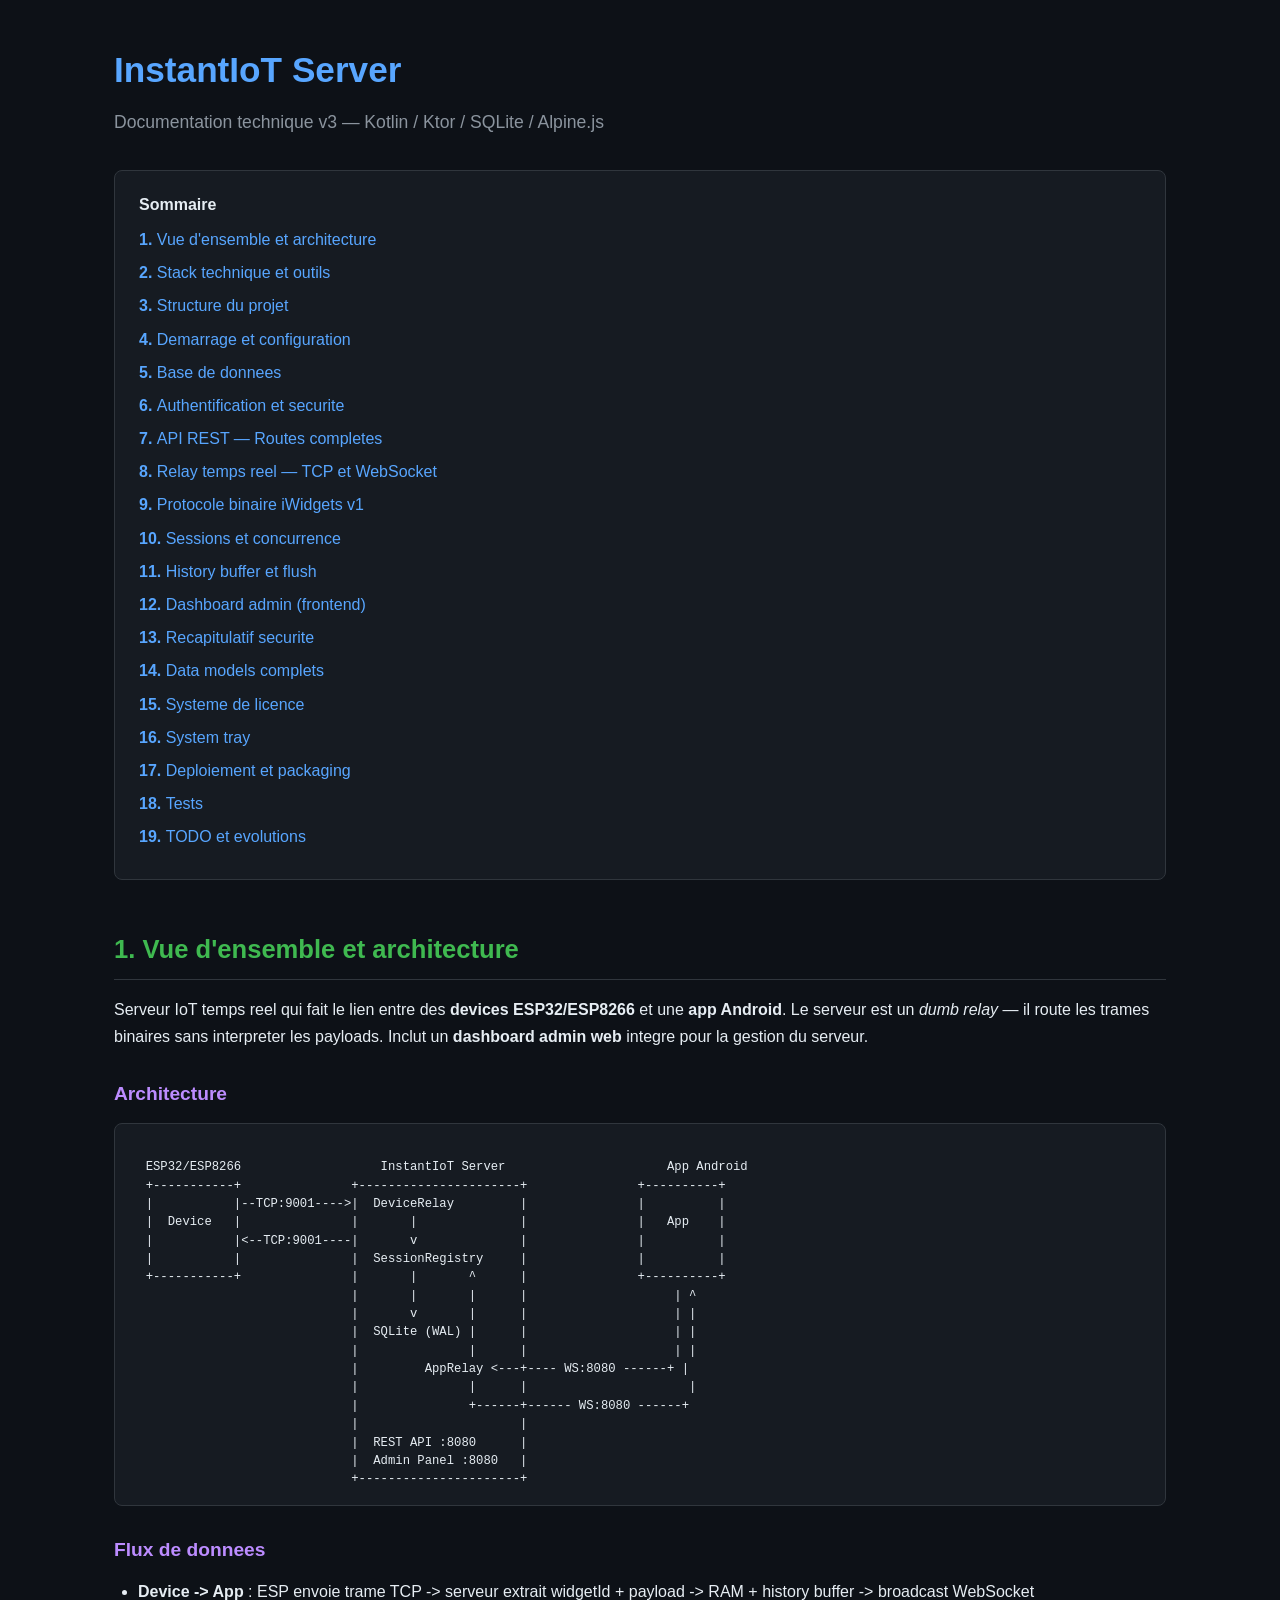
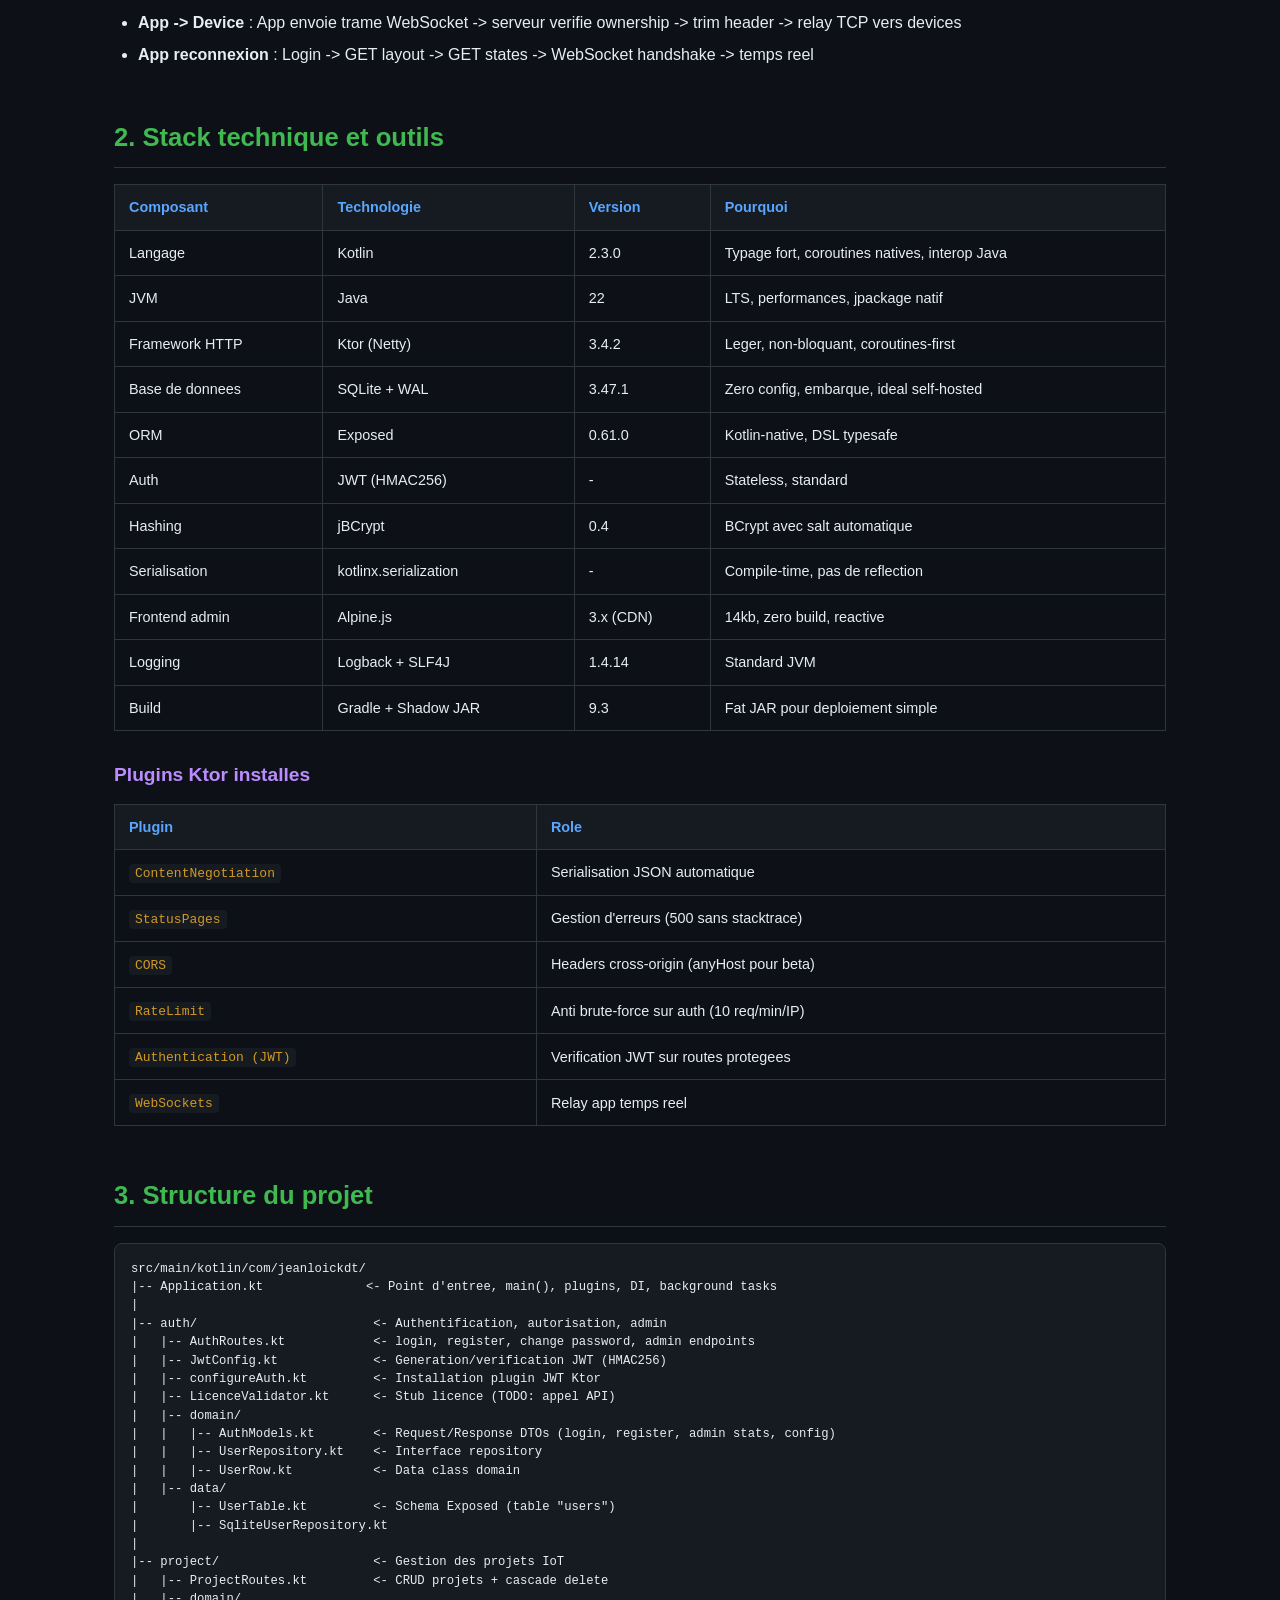
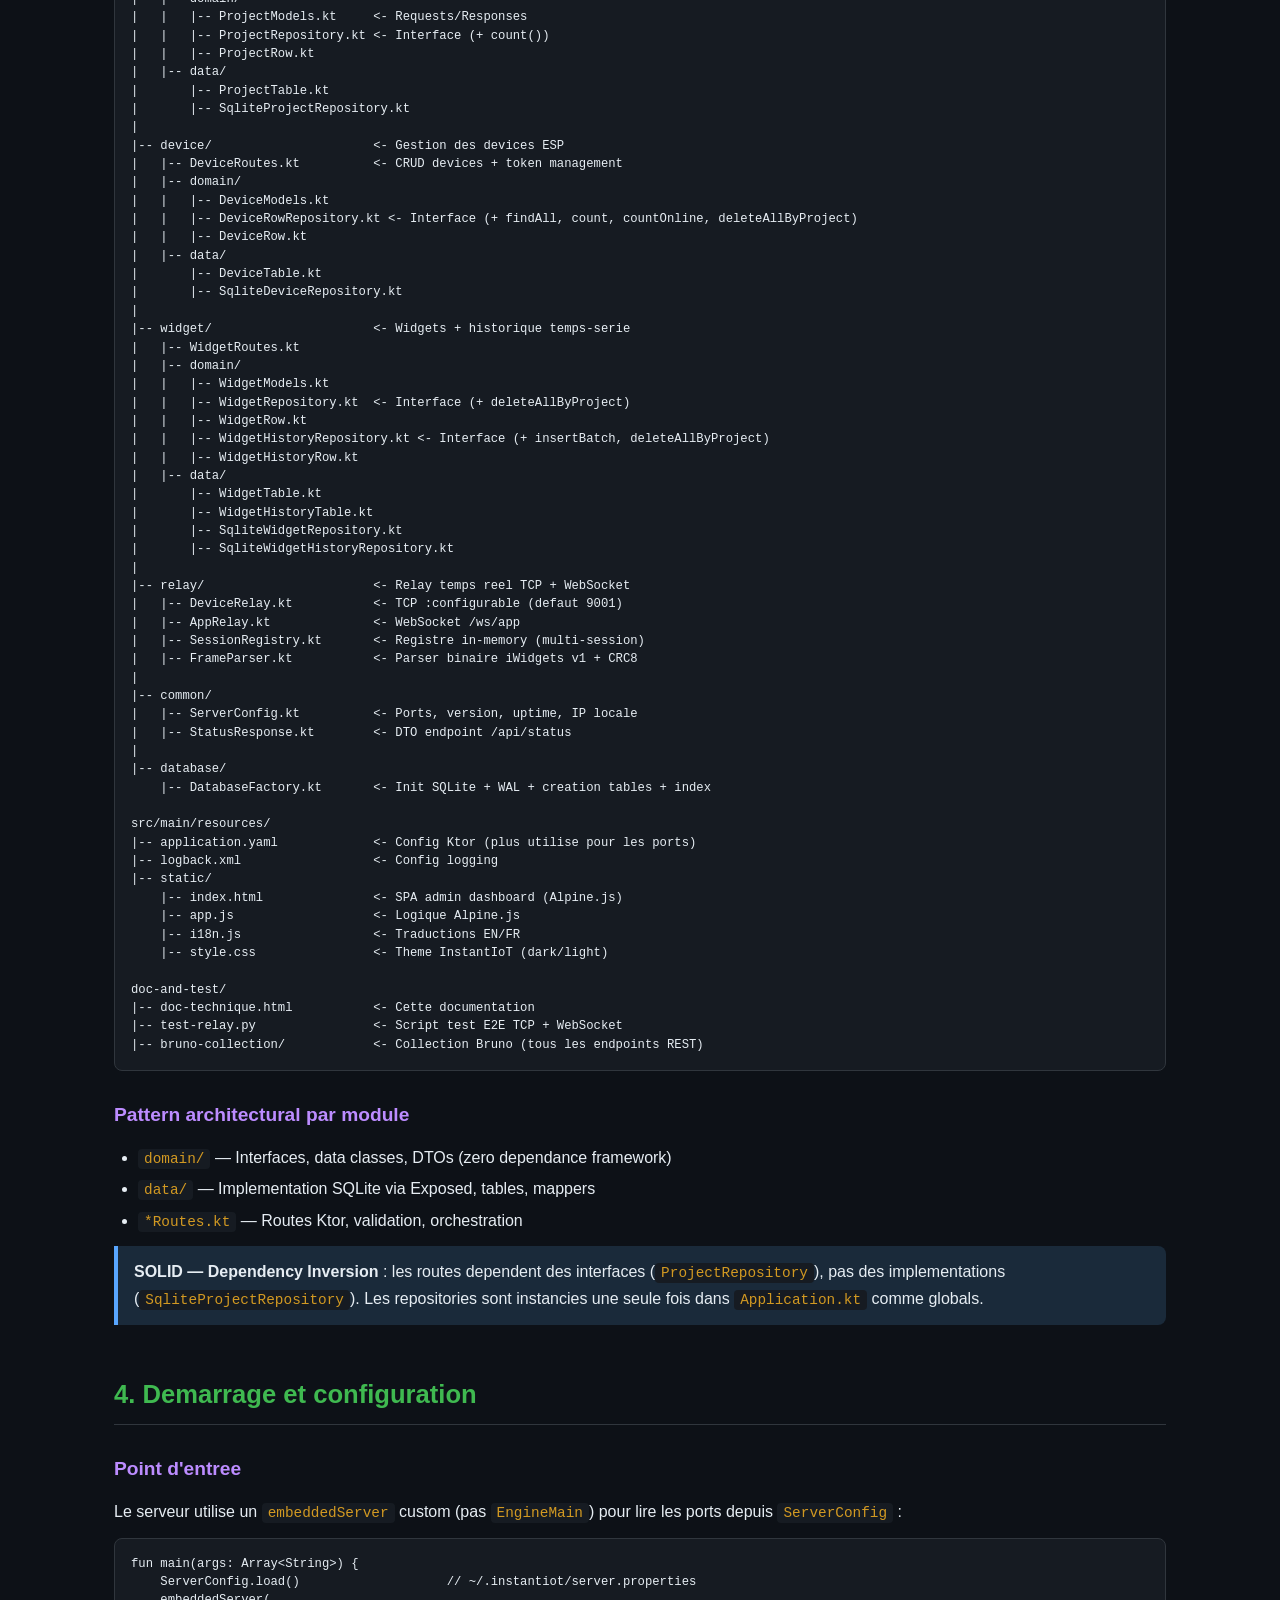
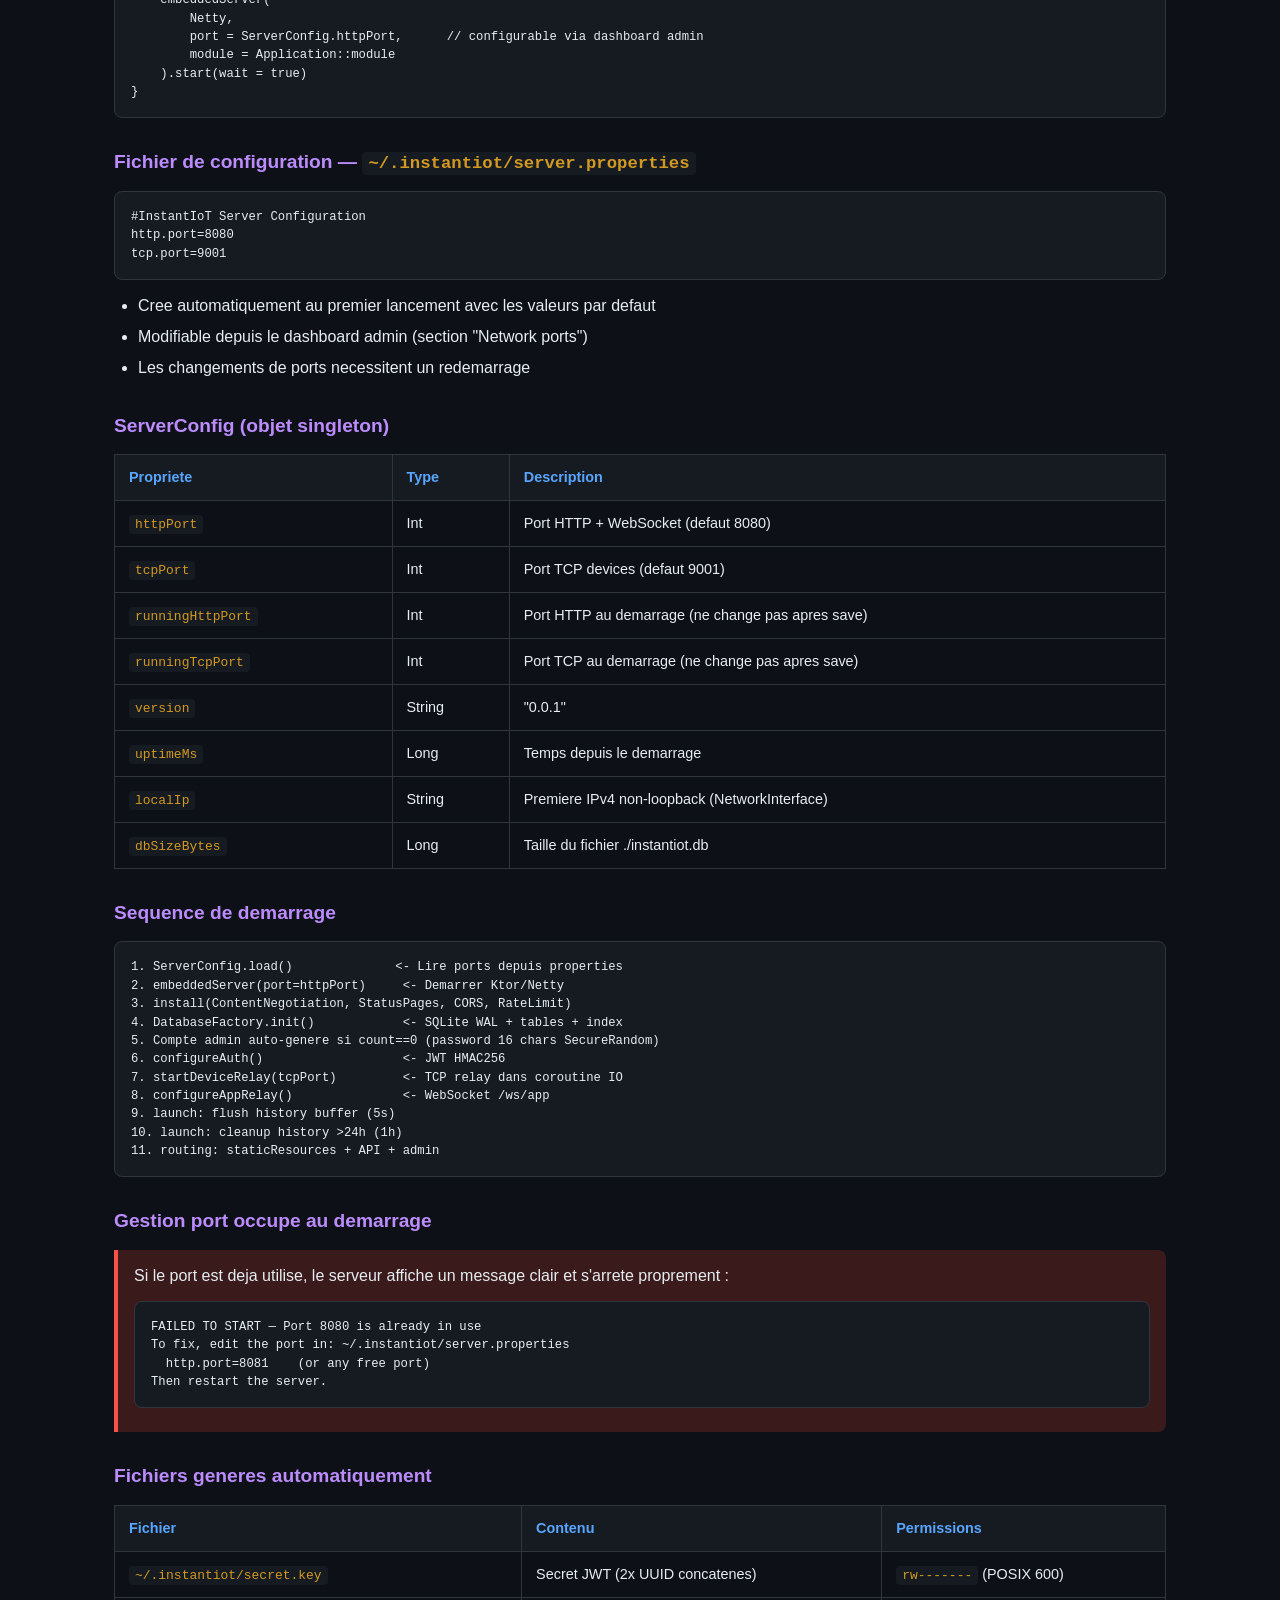
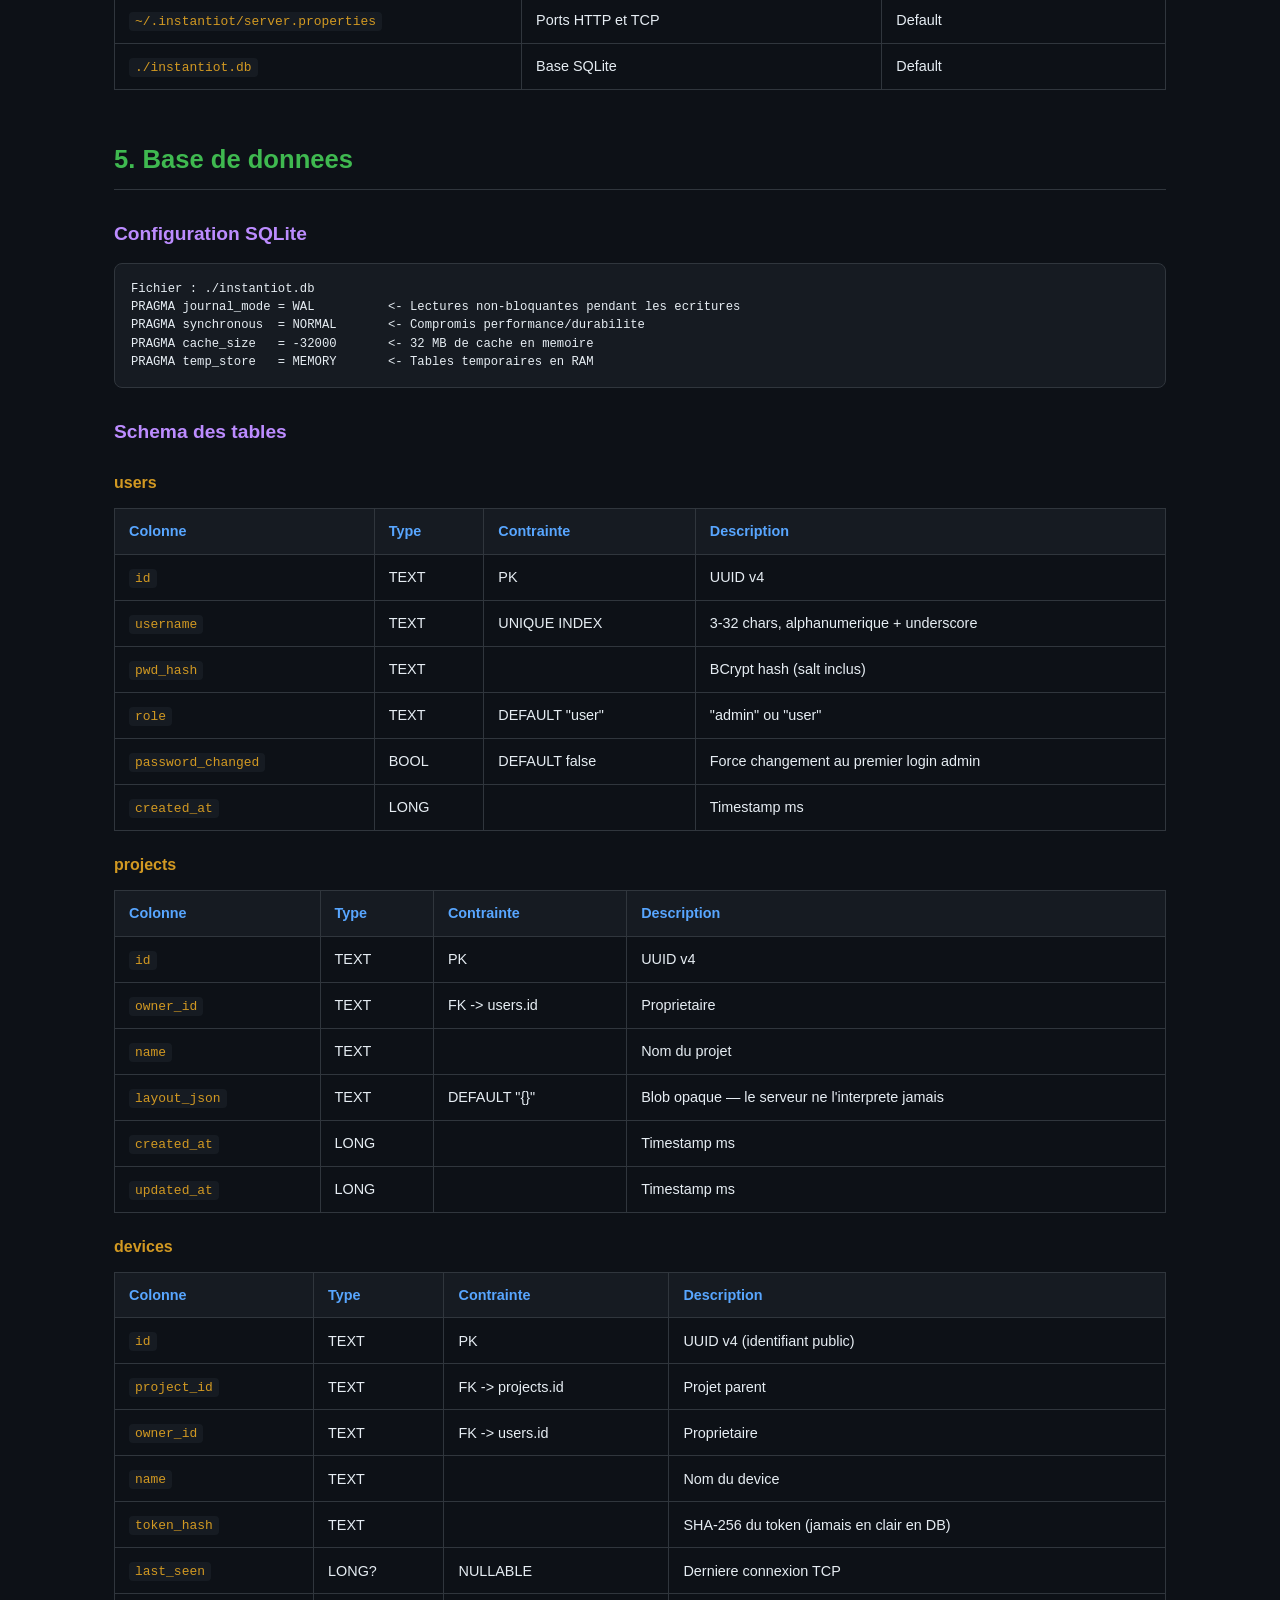
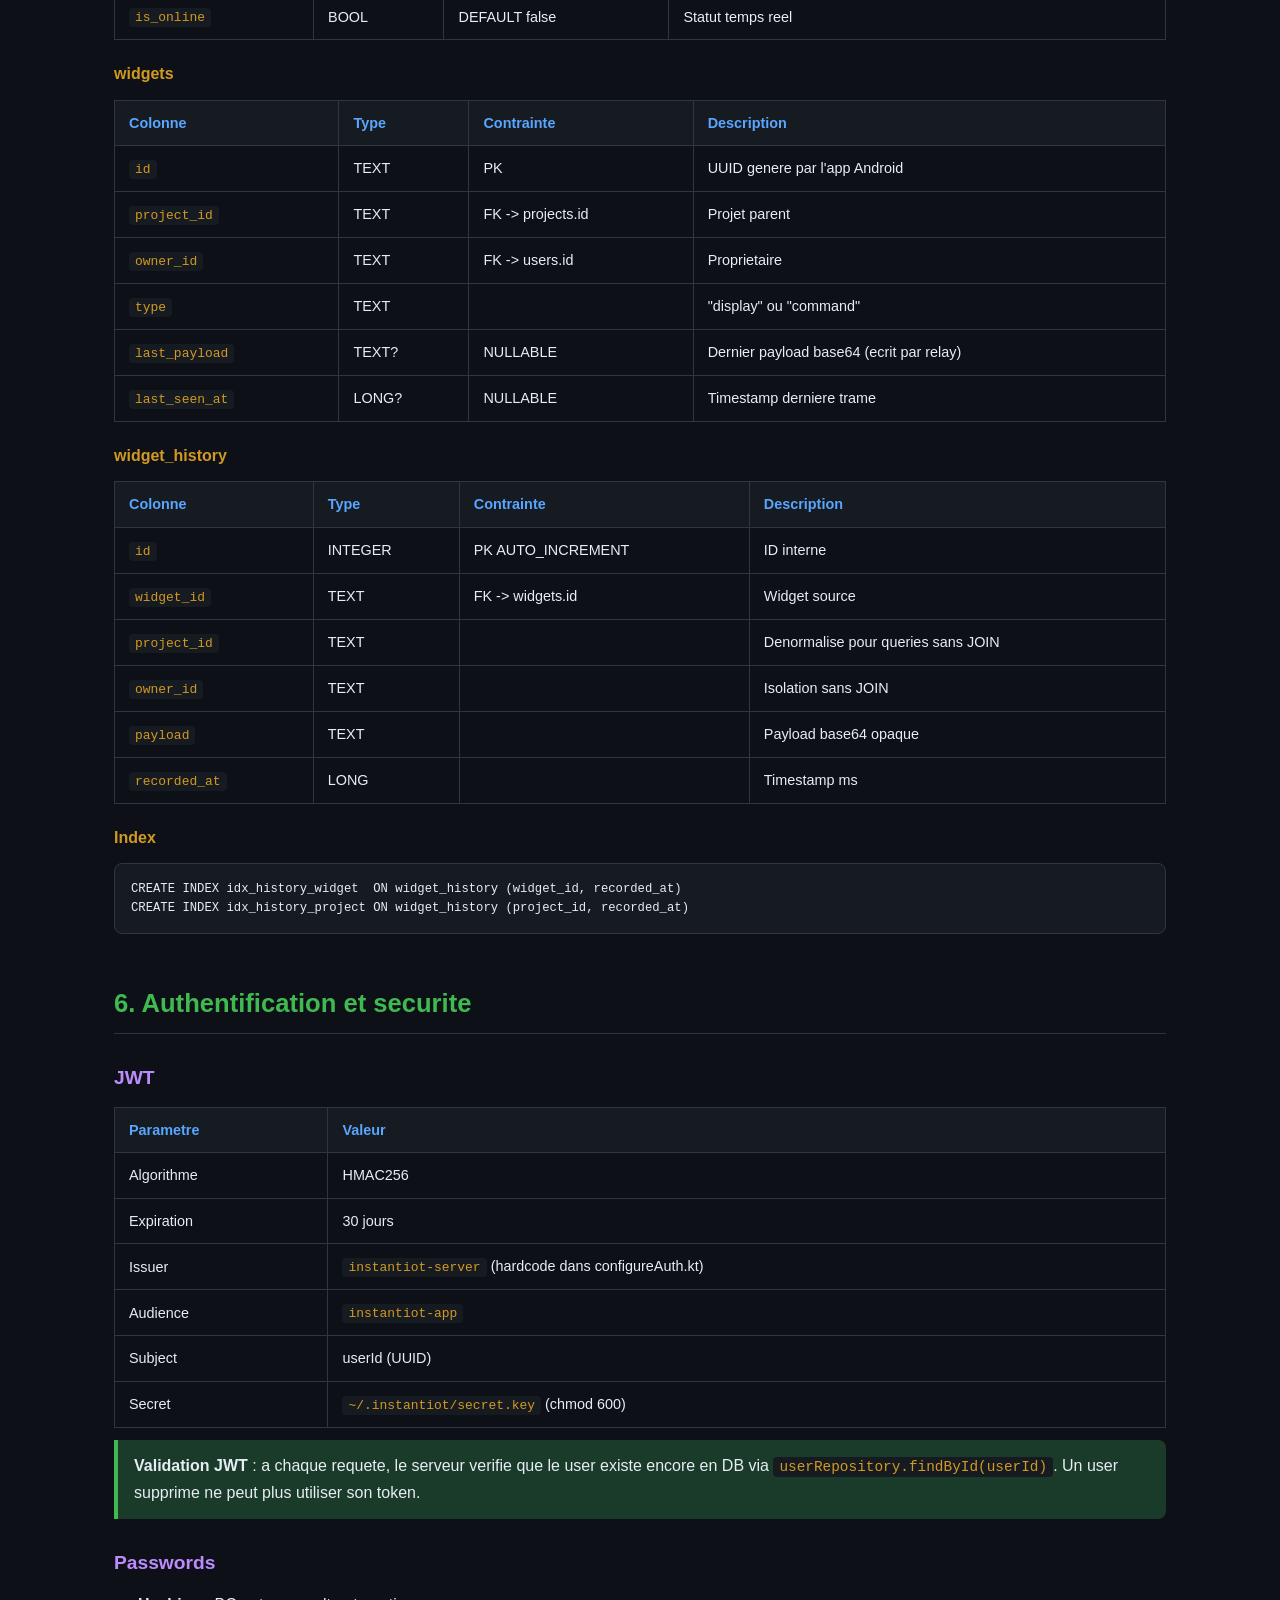
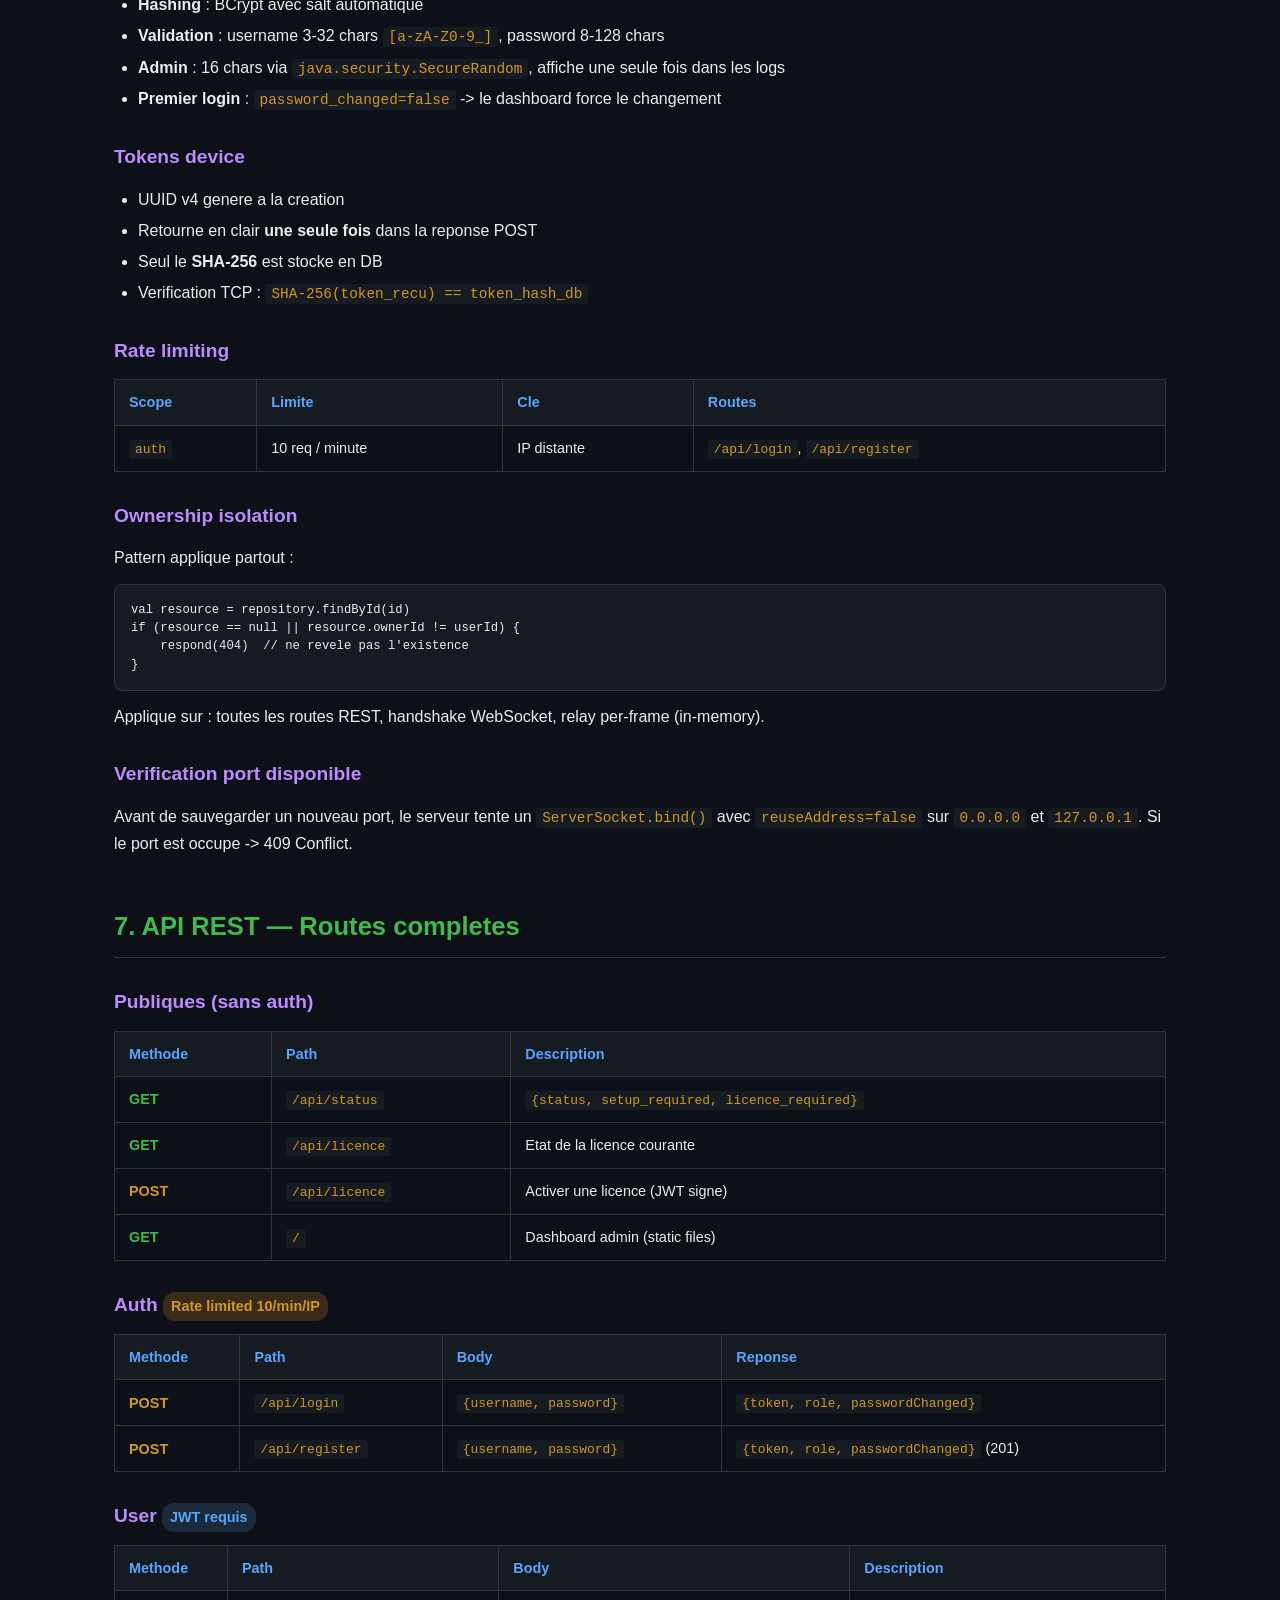
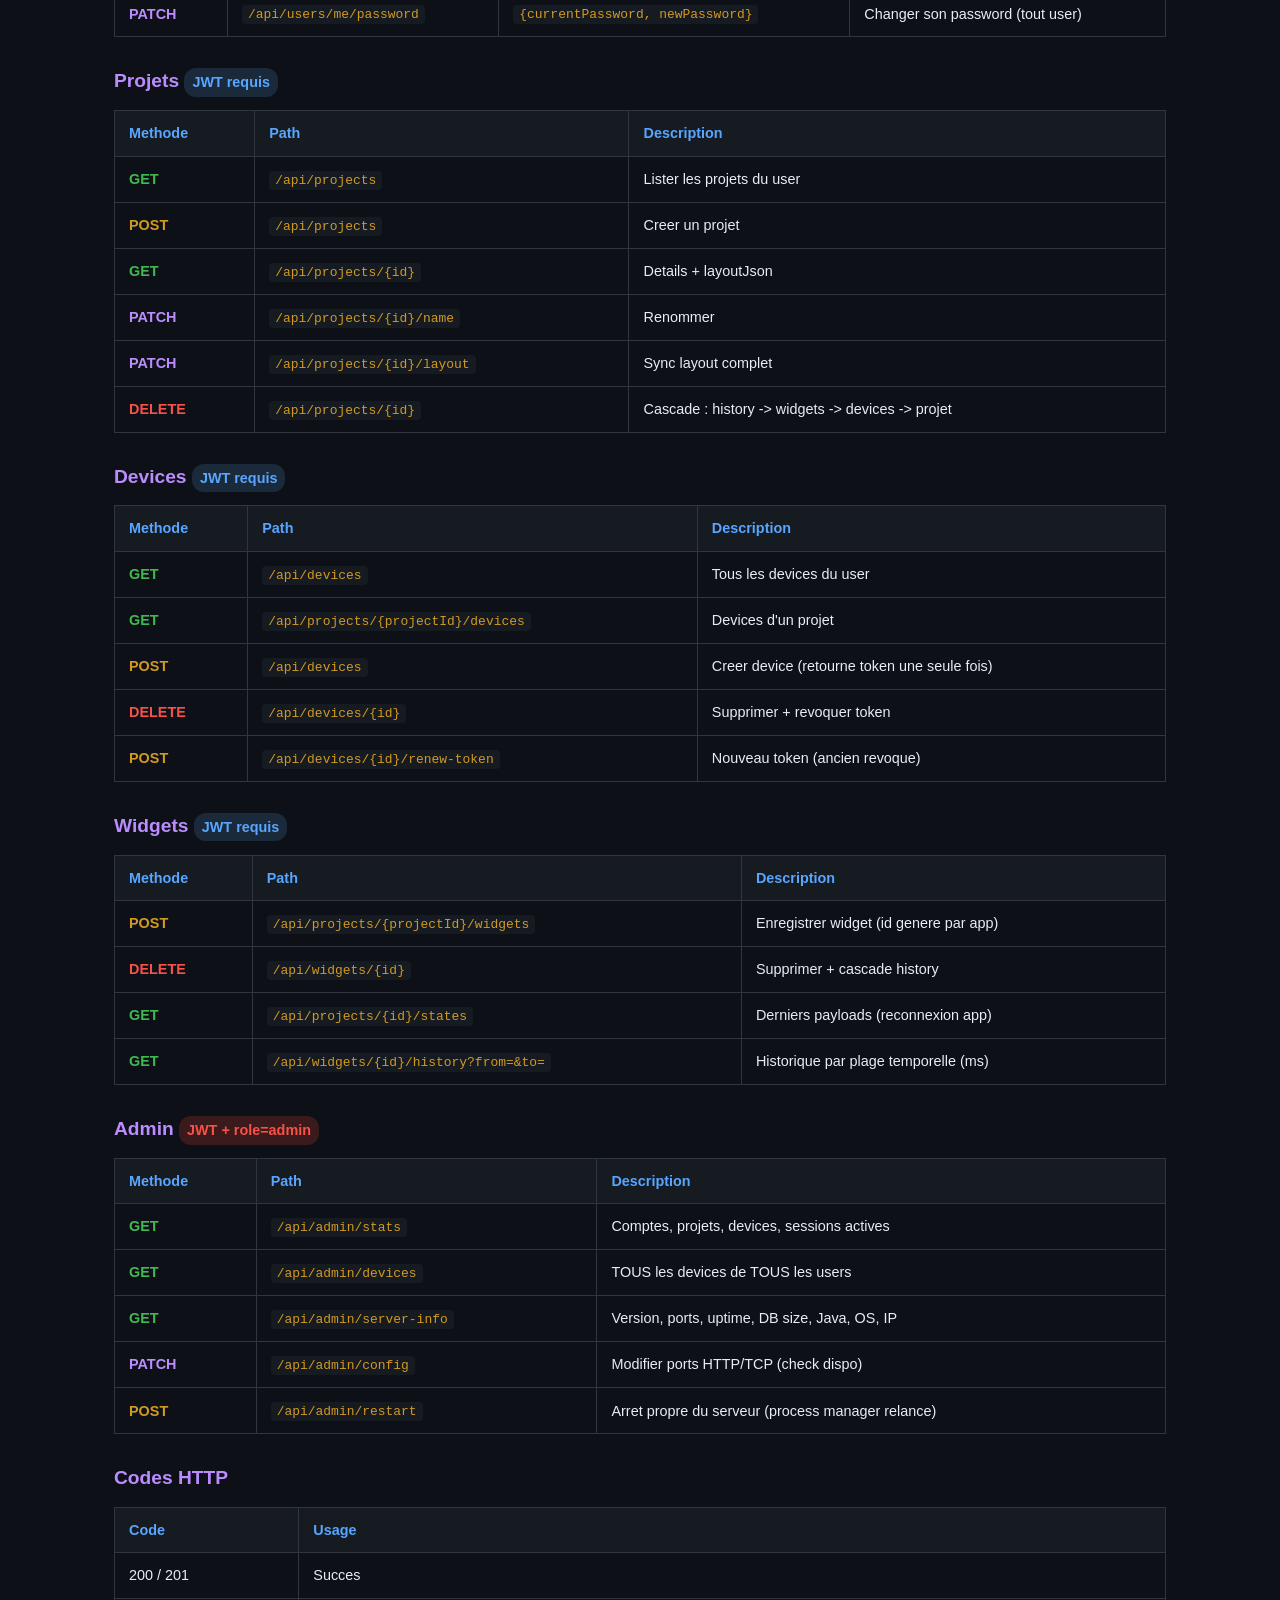
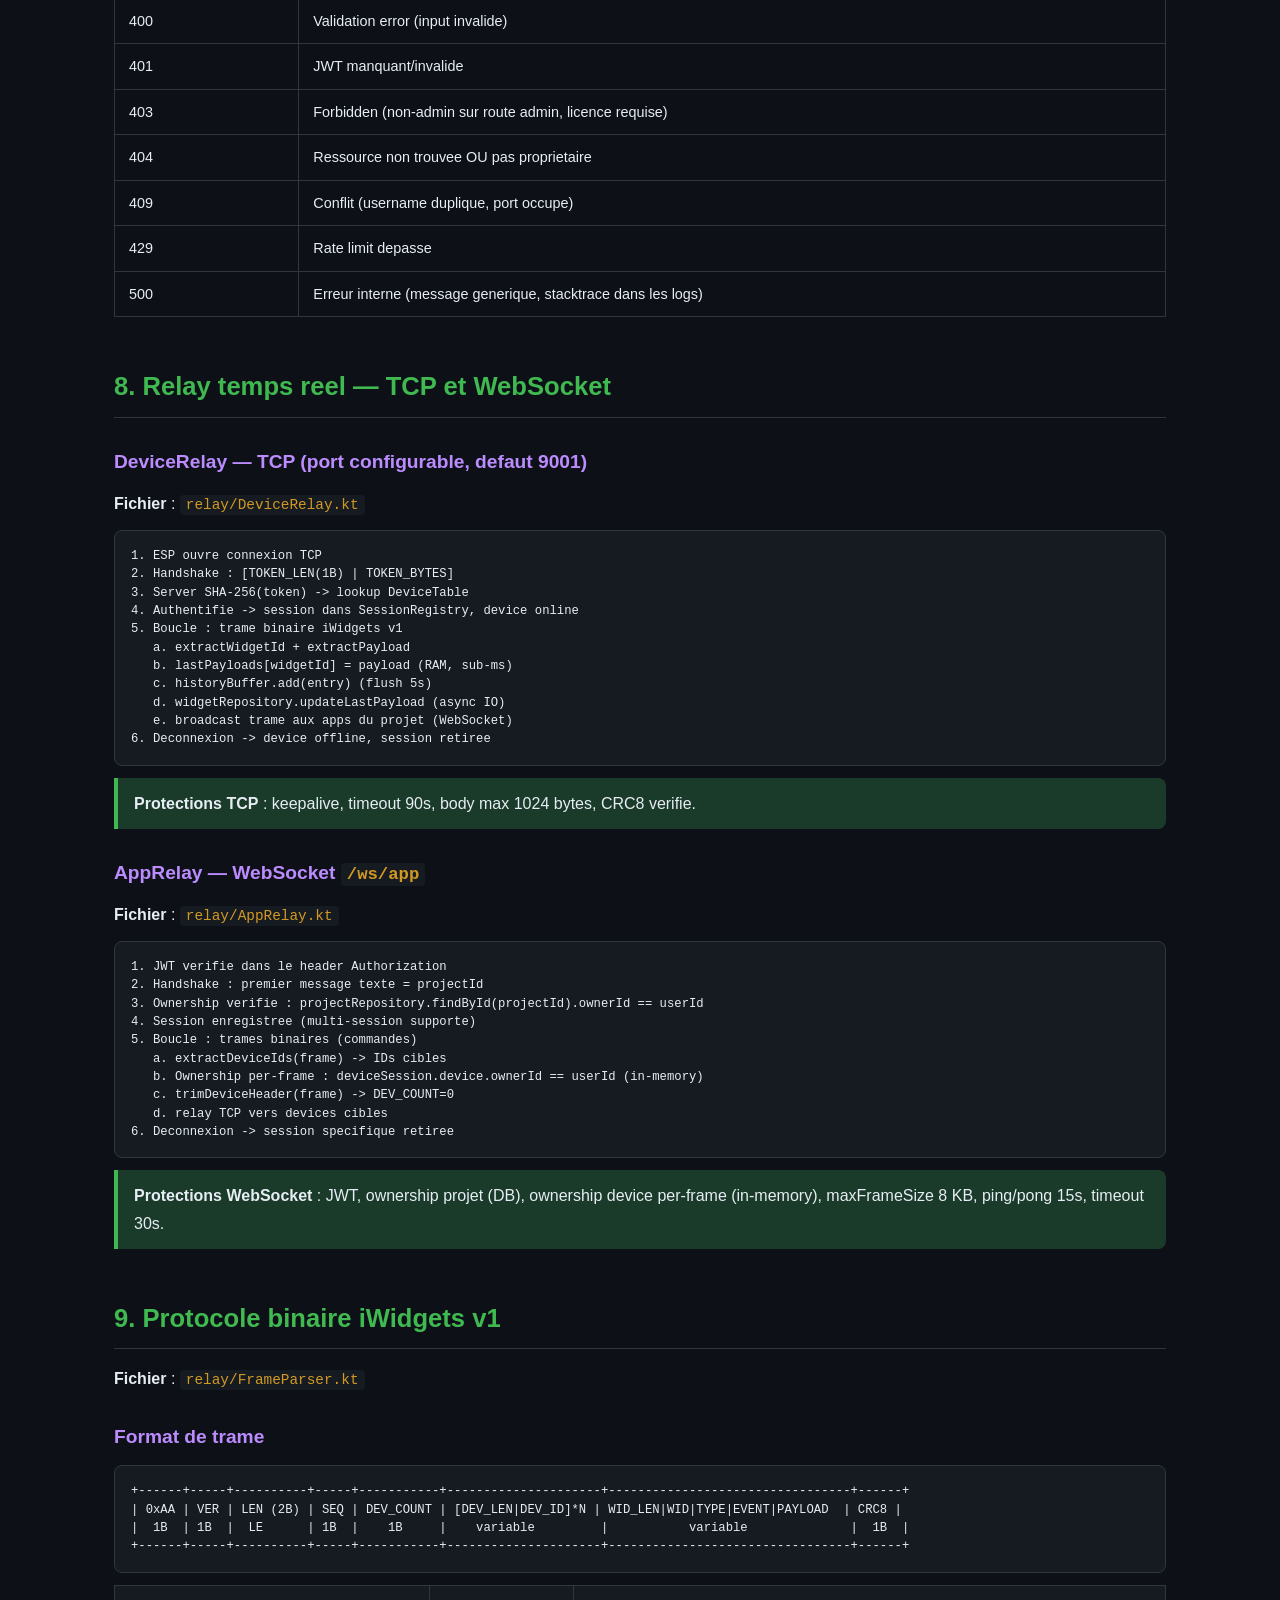
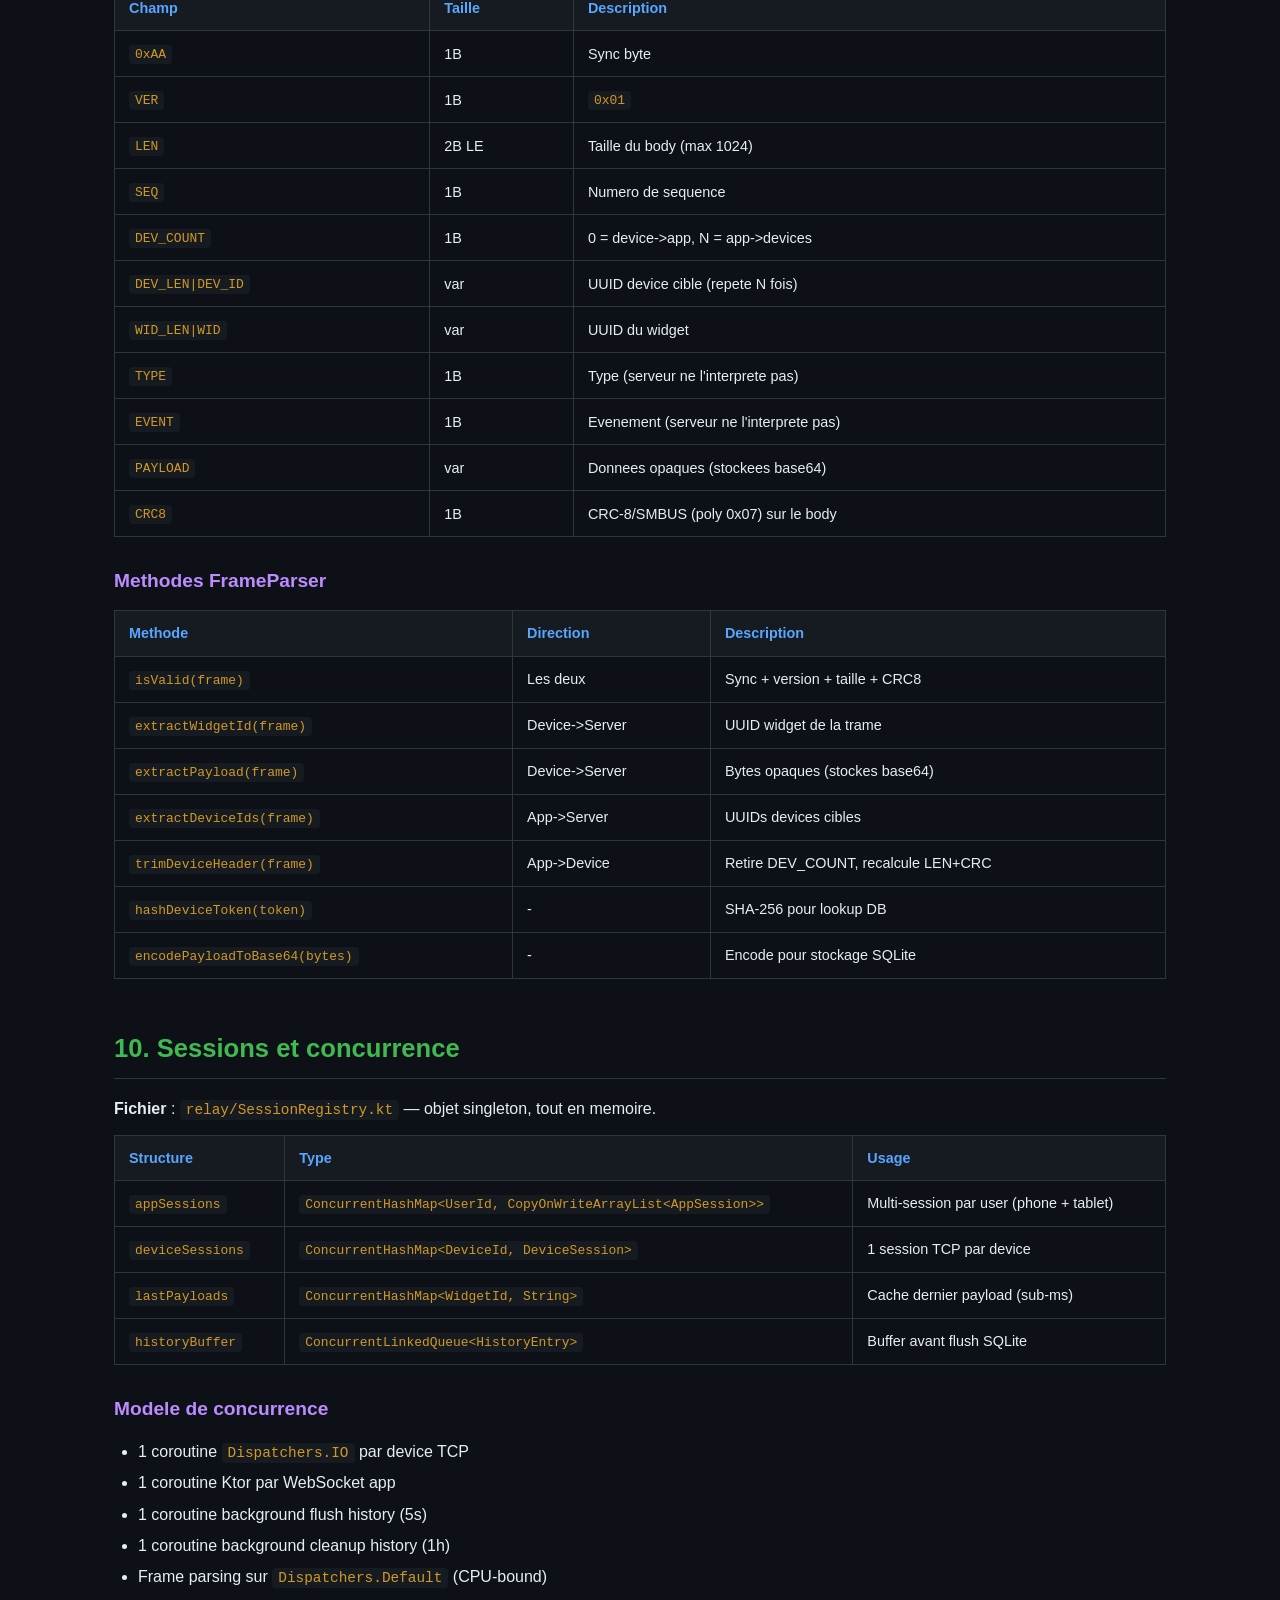
==== commit ae219932: "docs: technical documentation v3 — licence, system tray, jpackage" ====
--- a/doc-and-test/doc-technique.html
+++ b/doc-and-test/doc-technique.html
@@ -57,7 +57,7 @@
 <div class="container">
 
 <h1>InstantIoT Server</h1>
-<p style="color: var(--muted); font-size: 1.1em; margin-bottom: 32px;">Documentation technique v2 — Kotlin / Ktor / SQLite / Alpine.js</p>
+<p style="color: var(--muted); font-size: 1.1em; margin-bottom: 32px;">Documentation technique v3 — Kotlin / Ktor / SQLite / Alpine.js</p>
 
 <div class="toc">
 <strong>Sommaire</strong>
@@ -76,7 +76,9 @@
   <li><a href="#admin">Dashboard admin (frontend)</a></li>
   <li><a href="#security-summary">Recapitulatif securite</a></li>
   <li><a href="#data-models">Data models complets</a></li>
-  <li><a href="#deploy">Deploiement</a></li>
+  <li><a href="#licence">Systeme de licence</a></li>
+  <li><a href="#tray">System tray</a></li>
+  <li><a href="#deploy">Deploiement et packaging</a></li>
   <li><a href="#testing">Tests</a></li>
   <li><a href="#todo">TODO et evolutions</a></li>
 </ol>
@@ -446,6 +448,8 @@
 <table>
   <tr><th>Methode</th><th>Path</th><th>Description</th></tr>
   <tr><td><span class="method method-get">GET</span></td><td><code>/api/status</code></td><td><code>{status, setup_required, licence_required}</code></td></tr>
+  <tr><td><span class="method method-get">GET</span></td><td><code>/api/licence</code></td><td>Etat de la licence courante</td></tr>
+  <tr><td><span class="method method-post">POST</span></td><td><code>/api/licence</code></td><td>Activer une licence (JWT signe)</td></tr>
   <tr><td><span class="method method-get">GET</span></td><td><code>/</code></td><td>Dashboard admin (static files)</td></tr>
 </table>
 
@@ -717,6 +721,7 @@
   <tr><td>CORS</td><td>anyHost (beta), restrict via reverse proxy</td><td><code>Application.kt</code></td></tr>
   <tr><td>Port check</td><td>Verifie disponibilite avant save (bind test)</td><td><code>AuthRoutes.kt</code></td></tr>
   <tr><td>Startup graceful</td><td>Message clair si port occupe, exit(1)</td><td><code>Application.kt</code></td></tr>
+  <tr><td>Licence JWT RS256</td><td>Cle publique embarquee, signature inforgeable sans cle privee, 100% offline</td><td><code>LicenceValidator.kt</code></td></tr>
 </table>
 
 <!-- ============================================================ -->
@@ -742,10 +747,12 @@
 CreateDeviceRequest(name, projectId)
 RegisterWidgetRequest(id, type)
 UpdateConfigRequest(httpPort?, tcpPort?)
+LicenceRequest(key)
 </code></pre>
 
 <h3>Responses (Serializable)</h3>
 <pre><code>AuthResponse(token, role, passwordChanged)
+LicenceResponse(id, plan, expiresAt)
 StatusResponse(status, setup_required, licence_required)
 ProjectResponse(id, name, layoutJson, createdAt, updatedAt)
 DeviceResponse(id, name, projectId, isOnline, lastSeen)
@@ -807,43 +814,182 @@
 </code></pre>
 
 <!-- ============================================================ -->
-<!-- 15. DEPLOIEMENT -->
-<!-- ============================================================ -->
-<h2 id="deploy">15. Deploiement</h2>
-
-<h3>Build</h3>
-<pre><code>./gradlew shadowJar
-# -> build/libs/instantiot-server-0.0.1-all.jar</code></pre>
-
-<h3>Lancement</h3>
-<pre><code>java -jar instantiot-server-0.0.1-all.jar</code></pre>
-
-<h3>Premier lancement</h3>
+<!-- 15. SYSTEME DE LICENCE -->
+<!-- ============================================================ -->
+<h2 id="licence">15. Systeme de licence</h2>
+
+<h3>Principe</h3>
+<p>Chaque licence est un <strong>JWT signe avec RSA-256</strong>. La cle privee reste chez InstantIoT (pour generer les licences). La cle publique est embarquee dans le JAR (pour verifier). Impossible a forger sans la cle privee.</p>
+
+<h3>Contenu du JWT licence</h3>
+<pre><code>{
+  "sub": "INST-A7K2-M9X1-P3B8",   // identifiant licence unique
+  "plan": "beta",                   // plan: beta, pro, enterprise
+  "iss": "instantiot.io",           // issuer verifie
+  "iat": 1713150000,                // date de creation
+  "exp": 1798761600                 // date d'expiration
+}</code></pre>
+
+<h3>Flow</h3>
 <ol>
-  <li>Le serveur cree <code>~/.instantiot/server.properties</code> (ports par defaut)</li>
-  <li>Le serveur cree <code>~/.instantiot/secret.key</code> (JWT secret, chmod 600)</li>
-  <li>La DB SQLite est creee avec toutes les tables + index</li>
-  <li>Un compte <strong>admin</strong> est genere (password affiche une seule fois dans les logs)</li>
-  <li>L'admin ouvre <code>http://localhost:8080</code> -> login -> force changement password</li>
+  <li>Le client achete une licence → recoit un JWT signe par email</li>
+  <li>Premier lancement du serveur → le dashboard affiche "Enter your licence key"</li>
+  <li>Le client colle le JWT → le serveur verifie la signature RSA avec la cle publique</li>
+  <li>Si valide → stocke dans <code>~/.instantiot/licence.key</code></li>
+  <li>Aux prochains demarrages → lit le fichier, re-verifie signature + expiration</li>
+  <li>Si invalide/expire → redemande la licence</li>
 </ol>
+
+<div class="security"><strong>Securite</strong> : aucun appel reseau necessaire. Tout se fait en local. Meme si le client decompile le JAR, il ne peut que lire la cle publique — pas forger de licence. La verification fonctionne 100% offline.</div>
+
+<h3>Fichiers</h3>
+<table>
+  <tr><th>Fichier</th><th>Role</th></tr>
+  <tr><td><code>auth/LicenceValidator.kt</code></td><td>Verification JWT RS256, stockage, cache memoire</td></tr>
+  <tr><td><code>resources/licence-public.pem</code></td><td>Cle publique RSA embarquee dans le JAR</td></tr>
+  <tr><td><code>~/.instantiot/licence.key</code></td><td>JWT licence stocke apres activation</td></tr>
+  <tr><td><code>doc-and-test/generate-licence.py</code></td><td>Script pour generer des licences (cle privee, NE PAS distribuer)</td></tr>
+  <tr><td><code>doc-and-test/licence-keys/</code></td><td>Paire de cles RSA (privee + publique)</td></tr>
+</table>
+
+<h3>Generer une licence</h3>
+<pre><code># Prerequis (une seule fois)
+pip install PyJWT cryptography
+
+# Generer la paire de cles (premiere fois)
+python3 doc-and-test/generate-licence.py --generate-keys
+
+# Generer une licence pour un client
+python3 doc-and-test/generate-licence.py --plan beta --expires 2027-01-01
+
+# Avec ID custom
+python3 doc-and-test/generate-licence.py --plan pro --expires 2027-06-01 --id CLIENT-001</code></pre>
+
+<h3>LicenceValidator — API interne</h3>
+<pre><code>LicenceValidator:
+  load()                        // lire fichier + verifier JWT (appele au demarrage)
+  isActivated(): Boolean        // licence valide et non expiree
+  activate(jwt: String): LicenceInfo?  // verifier + stocker
+  getLicenceInfo(): LicenceInfo?       // pour affichage dashboard
+
+LicenceInfo(id, plan, expiresAt)</code></pre>
+
+<h3>Endpoints</h3>
+<table>
+  <tr><th>Methode</th><th>Path</th><th>Auth</th><th>Description</th></tr>
+  <tr><td><span class="method method-get">GET</span></td><td><code>/api/licence</code></td><td>Non</td><td>200 + info si licence valide, 404 sinon</td></tr>
+  <tr><td><span class="method method-post">POST</span></td><td><code>/api/licence</code></td><td>Non</td><td>Body: <code>{key: "eyJ..."}</code> → 200 si valide, 400 sinon</td></tr>
+</table>
+
+<!-- ============================================================ -->
+<!-- 16. SYSTEM TRAY -->
+<!-- ============================================================ -->
+<h2 id="tray">16. System tray</h2>
+
+<p><strong>Fichier</strong> : <code>common/SystemTrayManager.kt</code></p>
+
+<p>Icone dans la barre des taches (menu bar macOS, taskbar Windows, systray Linux) avec un menu pour controler le serveur. Utilise <code>java.awt.SystemTray</code> — natif Java, zero dependance.</p>
+
+<h3>Menu</h3>
+<ul>
+  <li><strong>InstantIoT Server v1.0.0</strong> (titre, non cliquable)</li>
+  <li><strong>Running on port 8080</strong> (statut, non cliquable)</li>
+  <li>---</li>
+  <li><strong>Open Admin Panel</strong> → ouvre le navigateur sur http://localhost:port</li>
+  <li>---</li>
+  <li><strong>Restart Server</strong> → arret propre (process manager relance)</li>
+  <li><strong>Quit</strong> → arret definitif</li>
+</ul>
+
+<h3>Icone</h3>
+<p>Generee programmatiquement (16x16 pixels) : carre avec gradient violet→teal (brand InstantIoT) et lettre "I" en blanc. Pas de fichier PNG — evite les problemes de resources dans jpackage.</p>
+
+<h3>Compatibilite</h3>
+<table>
+  <tr><th>Plateforme</th><th>Support</th><th>Comportement</th></tr>
+  <tr><td>macOS</td><td>Oui</td><td>Icone dans la menu bar</td></tr>
+  <tr><td>Windows</td><td>Oui</td><td>Icone dans la taskbar</td></tr>
+  <tr><td>Linux (GNOME, KDE)</td><td>Oui</td><td>Icone dans le systray</td></tr>
+  <tr><td>Serveur headless (VPS, Pi sans ecran)</td><td>Non</td><td>Mode console silencieux — fallback automatique</td></tr>
+</table>
+
+<div class="note"><strong>Fallback</strong> : si <code>SystemTray.isSupported()</code> retourne false (serveur headless), le tray est ignore silencieusement. Le serveur tourne en mode console et l'admin accede via <code>http://ip:port</code> depuis un autre appareil.</div>
+
+<!-- ============================================================ -->
+<!-- 17. DEPLOIEMENT ET PACKAGING -->
+<!-- ============================================================ -->
+<h2 id="deploy">17. Deploiement et packaging</h2>
+
+<h3>jpackage — Installeur natif</h3>
+<p>Le serveur est distribue comme un installeur natif avec JRE embarque. Le client n'a <strong>pas besoin d'installer Java</strong>.</p>
+
+<table>
+  <tr><th>Plateforme</th><th>Format</th><th>Taille</th><th>Installation</th></tr>
+  <tr><td>macOS</td><td><code>.dmg</code></td><td>~86 MB</td><td>Glisser dans Applications, double-clic sur launcher</td></tr>
+  <tr><td>Windows</td><td><code>.msi</code></td><td>~85 MB</td><td>Double-clic, suivant, installer</td></tr>
+  <tr><td>Linux</td><td><code>.deb</code> / <code>.rpm</code></td><td>~80 MB</td><td><code>sudo dpkg -i</code> ou <code>rpm -i</code></td></tr>
+  <tr><td>Raspberry Pi</td><td><code>.deb</code> ARM64</td><td>~80 MB</td><td>Builder sur Pi ou container ARM64</td></tr>
+</table>
+
+<h3>Build script</h3>
+<pre><code># Generer l'installeur pour l'OS courant
+./packaging/build-installer.sh
+
+# macOS — .app seulement (sans DMG, pour tester)
+./packaging/build-installer.sh app
+
+# Output dans build/installer/</code></pre>
+
+<div class="warn"><strong>Cross-compilation impossible</strong> : jpackage genere un installeur pour l'OS sur lequel il tourne. Pour builder Windows → lancer sur Windows. Pour Linux → lancer sur Linux. Le meme script <code>build-installer.sh</code> fonctionne partout.</div>
+
+<h3>Contenu du DMG macOS</h3>
+<ul>
+  <li><code>InstantIoT-Server.app</code> — l'application + JRE embarque</li>
+  <li><code>InstantIoT-Server.command</code> — launcher universel (double-clic)</li>
+  <li><code>Applications</code> — lien symbolique pour drag-to-install</li>
+</ul>
+
+<h3>Launcher universel</h3>
+<p><code>InstantIoT-Server.command</code> — detecte l'OS et lance le bon binaire :</p>
+<ul>
+  <li>macOS : <code>InstantIoT-Server.app/Contents/MacOS/InstantIoT-Server</code></li>
+  <li>Linux : <code>InstantIoT-Server/bin/InstantIoT-Server</code></li>
+  <li>Windows (Git Bash) : <code>InstantIoT-Server.exe</code></li>
+</ul>
+<p>Le client n'a qu'un seul fichier a lancer — le launcher detecte tout.</p>
+
+<h3>Premier lancement (flow client)</h3>
+<ol>
+  <li>Le client installe l'app (DMG/MSI/DEB)</li>
+  <li>Double-clic sur le launcher → Terminal s'ouvre, serveur demarre</li>
+  <li>System tray : icone apparait dans la barre des taches</li>
+  <li>Navigateur s'ouvre automatiquement sur <code>http://localhost:8080</code></li>
+  <li>Page licence → coller le JWT recu par email</li>
+  <li>Page login → username <code>admin</code>, password dans les logs du terminal</li>
+  <li>Page change password → securiser le compte admin</li>
+  <li>Dashboard → le serveur est pret</li>
+</ol>
+
+<h3>Fichiers generes chez le client</h3>
+<table>
+  <tr><th>Fichier</th><th>Contenu</th></tr>
+  <tr><td><code>~/.instantiot/server.properties</code></td><td>Ports HTTP et TCP</td></tr>
+  <tr><td><code>~/.instantiot/secret.key</code></td><td>Secret JWT (chmod 600)</td></tr>
+  <tr><td><code>~/.instantiot/licence.key</code></td><td>JWT licence active</td></tr>
+  <tr><td><code>./instantiot.db</code></td><td>Base SQLite</td></tr>
+</table>
 
 <h3>HTTPS (recommande en production)</h3>
 <pre><code># Exemple Caddy (auto-cert Let's Encrypt)
 instantiot.example.com {
     reverse_proxy localhost:8080
 }</code></pre>
-<div class="warn"><strong>Port TCP 9001</strong> : rester en LAN ou derriere un VPN si acces distant. Les ESP8266 ne supportent pas TLS.</div>
-
-<h3>jpackage (futur)</h3>
-<pre><code>Windows  -> InstantIoT-Server.exe (.msi)
-macOS    -> InstantIoT-Server.app (.dmg)
-Linux    -> .deb / .rpm
-Raspberry Pi -> build ARM64 requis</code></pre>
+<div class="warn"><strong>Port TCP</strong> : rester en LAN ou derriere un VPN si acces distant. Les ESP8266 ne supportent pas TLS.</div>
 
 <!-- ============================================================ -->
 <!-- 16. TESTS -->
 <!-- ============================================================ -->
-<h2 id="testing">16. Tests</h2>
+<h2 id="testing">18. Tests</h2>
 
 <h3>Collection Bruno (REST)</h3>
 <p>Dans <code>doc-and-test/bruno-collection/</code> — 17 requetes couvrant tous les endpoints. Variables auto-propagees (token, projectId, deviceId).</p>
@@ -865,15 +1011,15 @@
 <!-- ============================================================ -->
 <!-- 17. TODO -->
 <!-- ============================================================ -->
-<h2 id="todo">17. TODO et evolutions</h2>
+<h2 id="todo">19. TODO et evolutions</h2>
 
 <table>
   <tr><th>Sujet</th><th>Priorite</th><th>Details</th></tr>
-  <tr><td>System tray</td><td><span class="badge badge-red">V1.5</span></td><td>Icone barre des taches : start/stop, change port sans terminal, notification si port occupe. <code>java.awt.SystemTray</code>.</td></tr>
-  <tr><td>jpackage</td><td><span class="badge badge-red">V1.5</span></td><td>Installer natif .exe/.app/.deb. Double-clic pour lancer. JRE embarque.</td></tr>
-  <tr><td>Licence API</td><td><span class="badge badge-orange">V1</span></td><td>Implementer l'appel a <code>instantiot.io/api/licence/validate</code> dans <code>LicenceValidator.kt</code>. Le guard est en place sur register.</td></tr>
+  <tr><td>Apple Developer Certificate</td><td><span class="badge badge-orange">V1</span></td><td>Signer le .app pour que le double-clic fonctionne sans Gatekeeper (99$/an Apple Developer). Le launcher .command est le workaround actuel.</td></tr>
+  <tr><td>CI/CD multi-plateforme</td><td><span class="badge badge-orange">V1</span></td><td>GitHub Actions pour builder .dmg (macOS) + .msi (Windows) + .deb (Linux) automatiquement a chaque release.</td></tr>
   <tr><td>Tests automatises</td><td><span class="badge badge-orange">V1</span></td><td>Couvrir auth, routes CRUD, relay, FrameParser. Le test existant est casse (config JWT).</td></tr>
   <tr><td>Gestion tokens dans le dashboard</td><td><span class="badge badge-blue">V1.5</span></td><td>Generer, revoquer, copier les tokens device depuis le panel admin.</td></tr>
+  <tr><td>Plans licence (limites)</td><td><span class="badge badge-blue">V1.5</span></td><td>Exploiter le champ <code>plan</code> du JWT pour debloquer des features premium (beta/pro/enterprise).</td></tr>
   <tr><td>Audit log</td><td><span class="badge badge-blue">V2</span></td><td>Logger les connexions, tentatives de login, changements de config.</td></tr>
   <tr><td>Roles et permissions</td><td><span class="badge badge-blue">V2</span></td><td>Le champ <code>role</code> existe ("admin"/"user") mais seul "admin" est verifie. Possibilite de roles custom.</td></tr>
   <tr><td>Monitoring</td><td><span class="badge badge-blue">V2</span></td><td>Endpoint /api/metrics, histogrammes, alertes.</td></tr>
@@ -881,7 +1027,7 @@
 
 <hr>
 <p style="color: var(--muted); text-align: center; margin-top: 40px;">
-  InstantIoT Server v0.0.1 — Documentation technique v2 — 15 avril 2026
+  InstantIoT Server v1.0.0 — Documentation technique v3 — 16 avril 2026
 </p>
 
 </div>
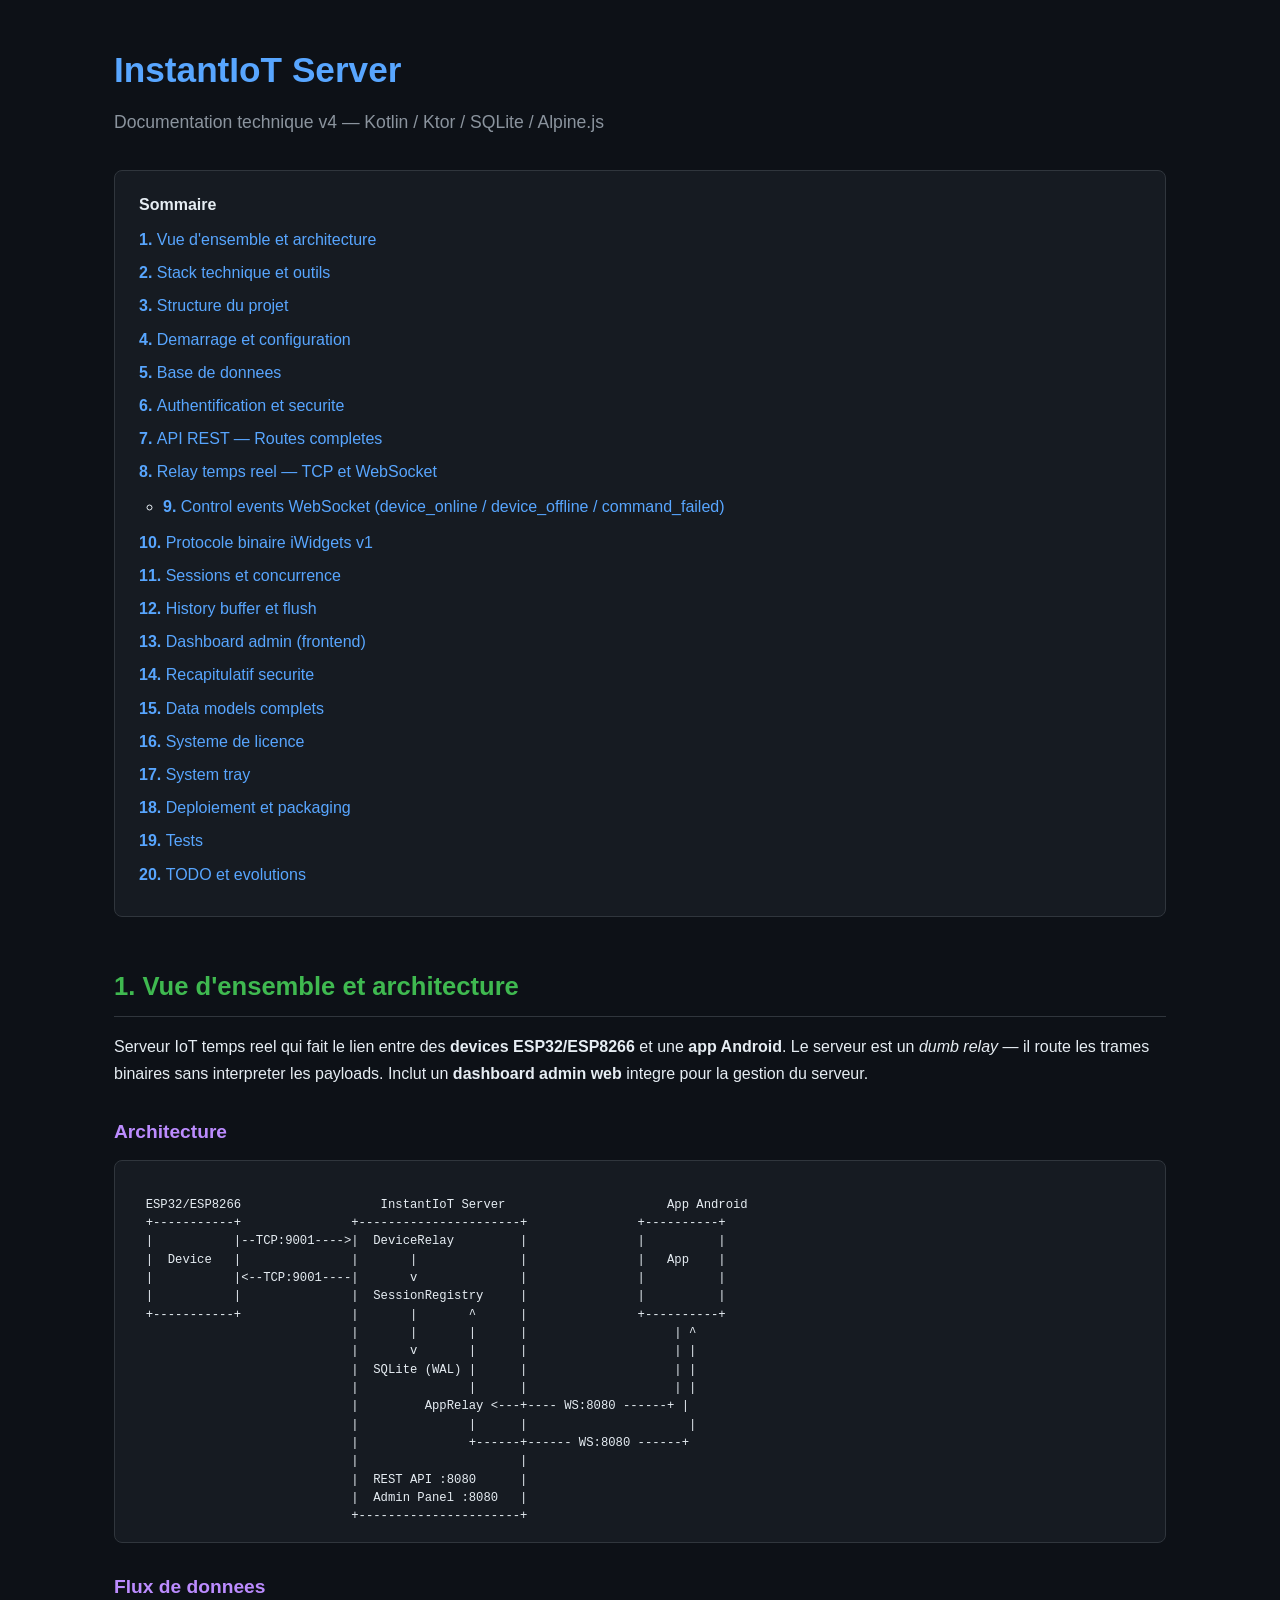
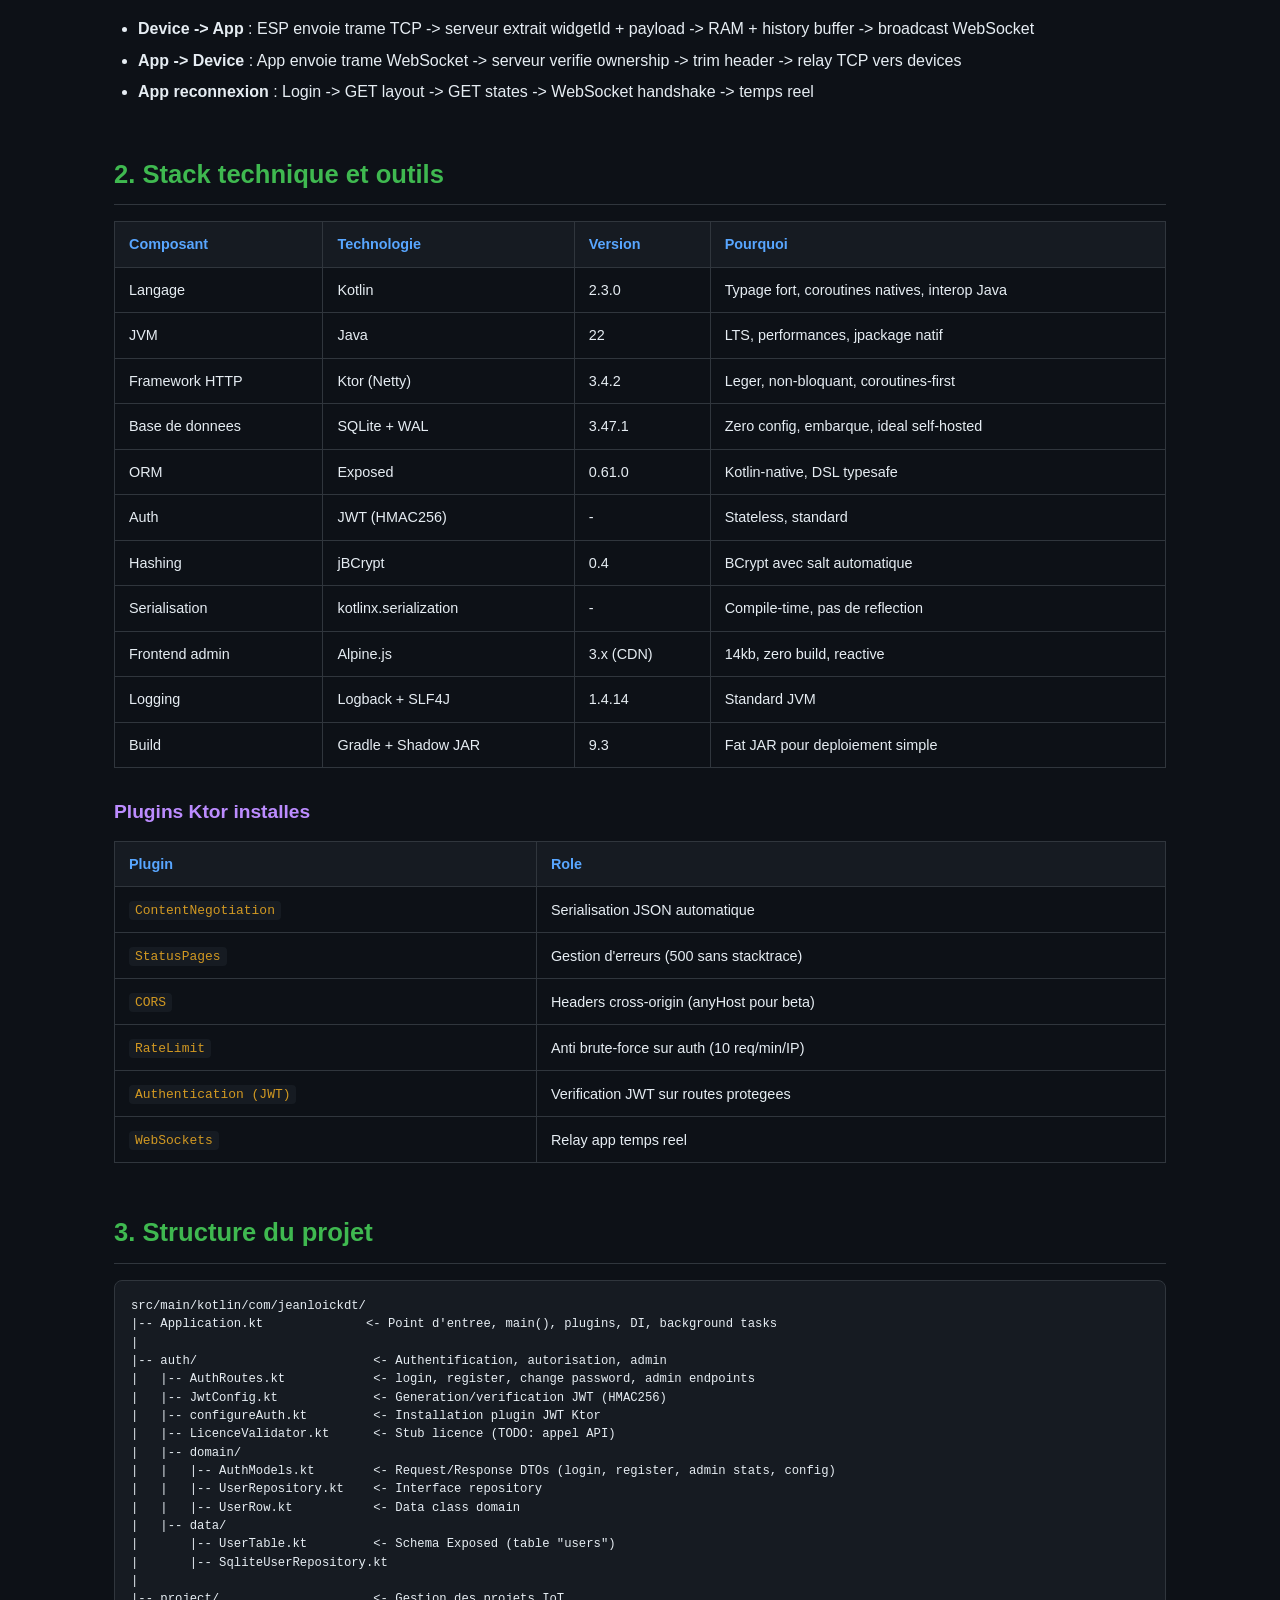
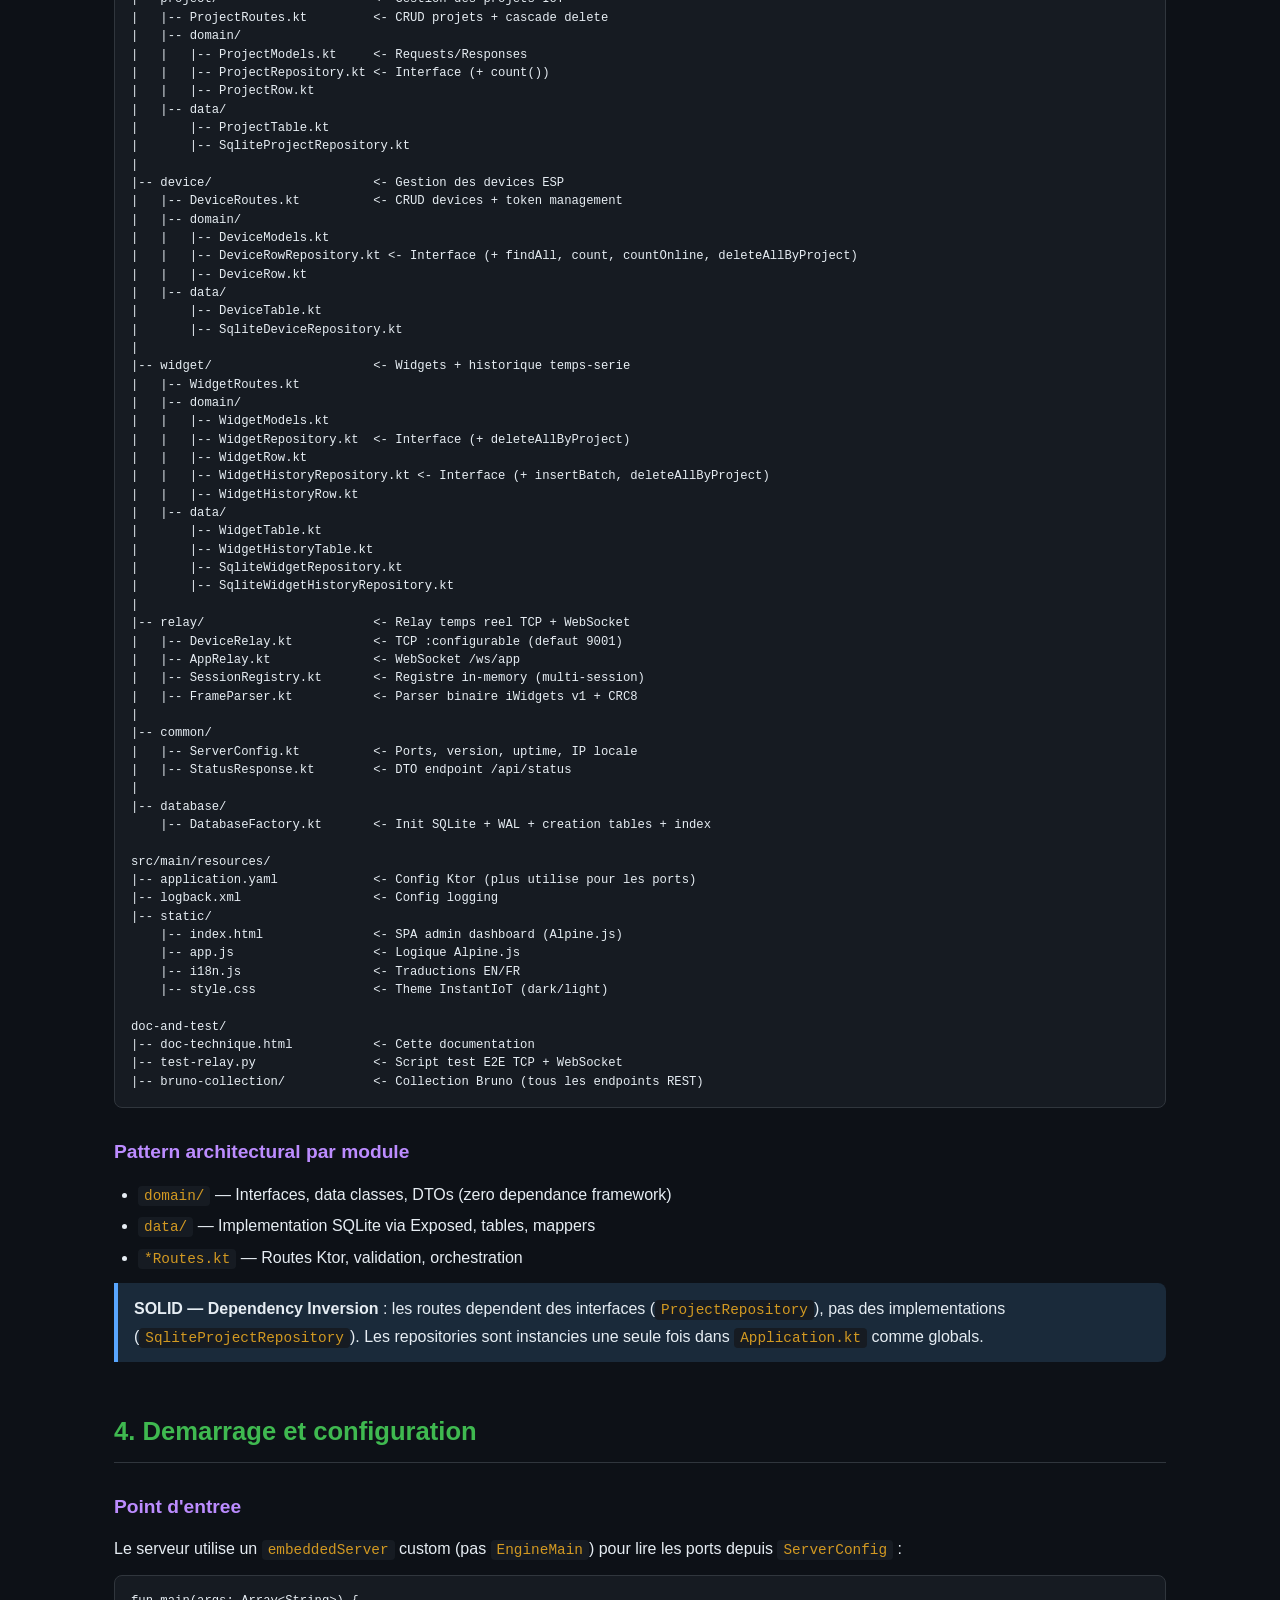
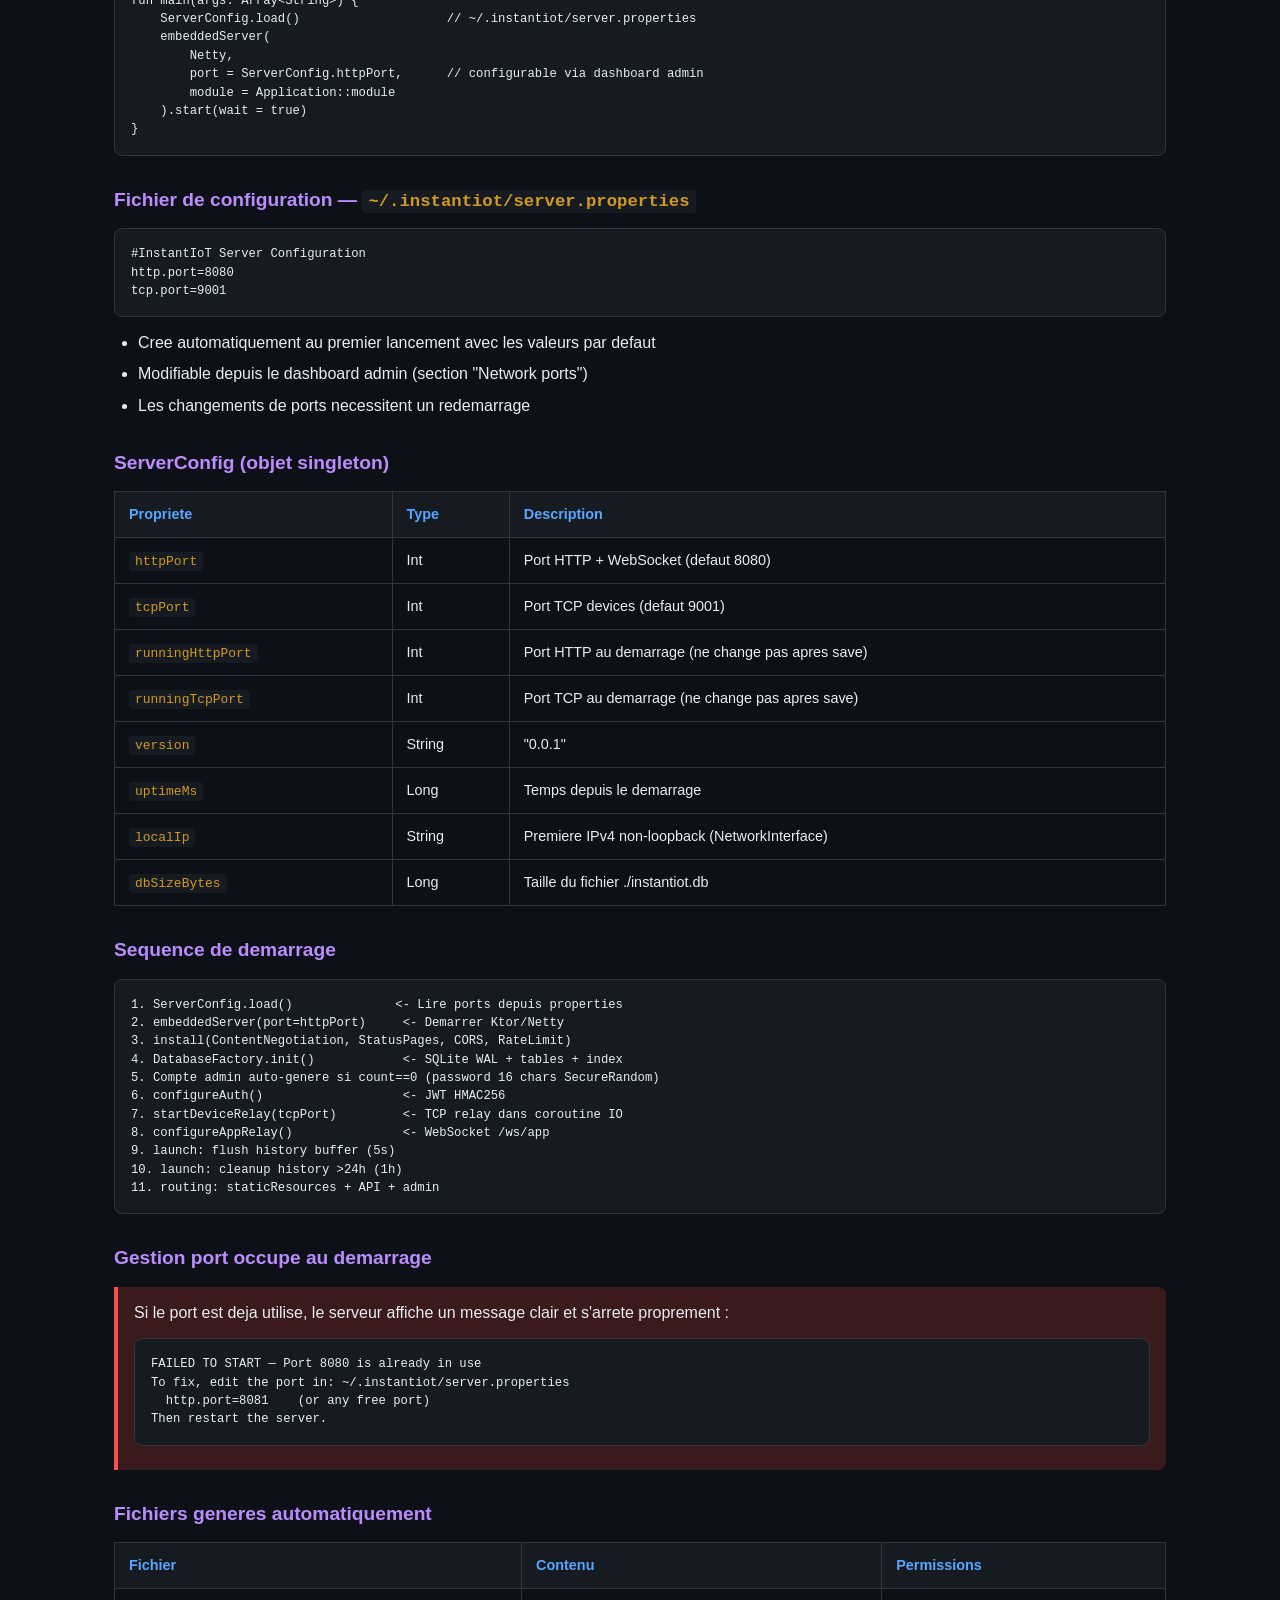
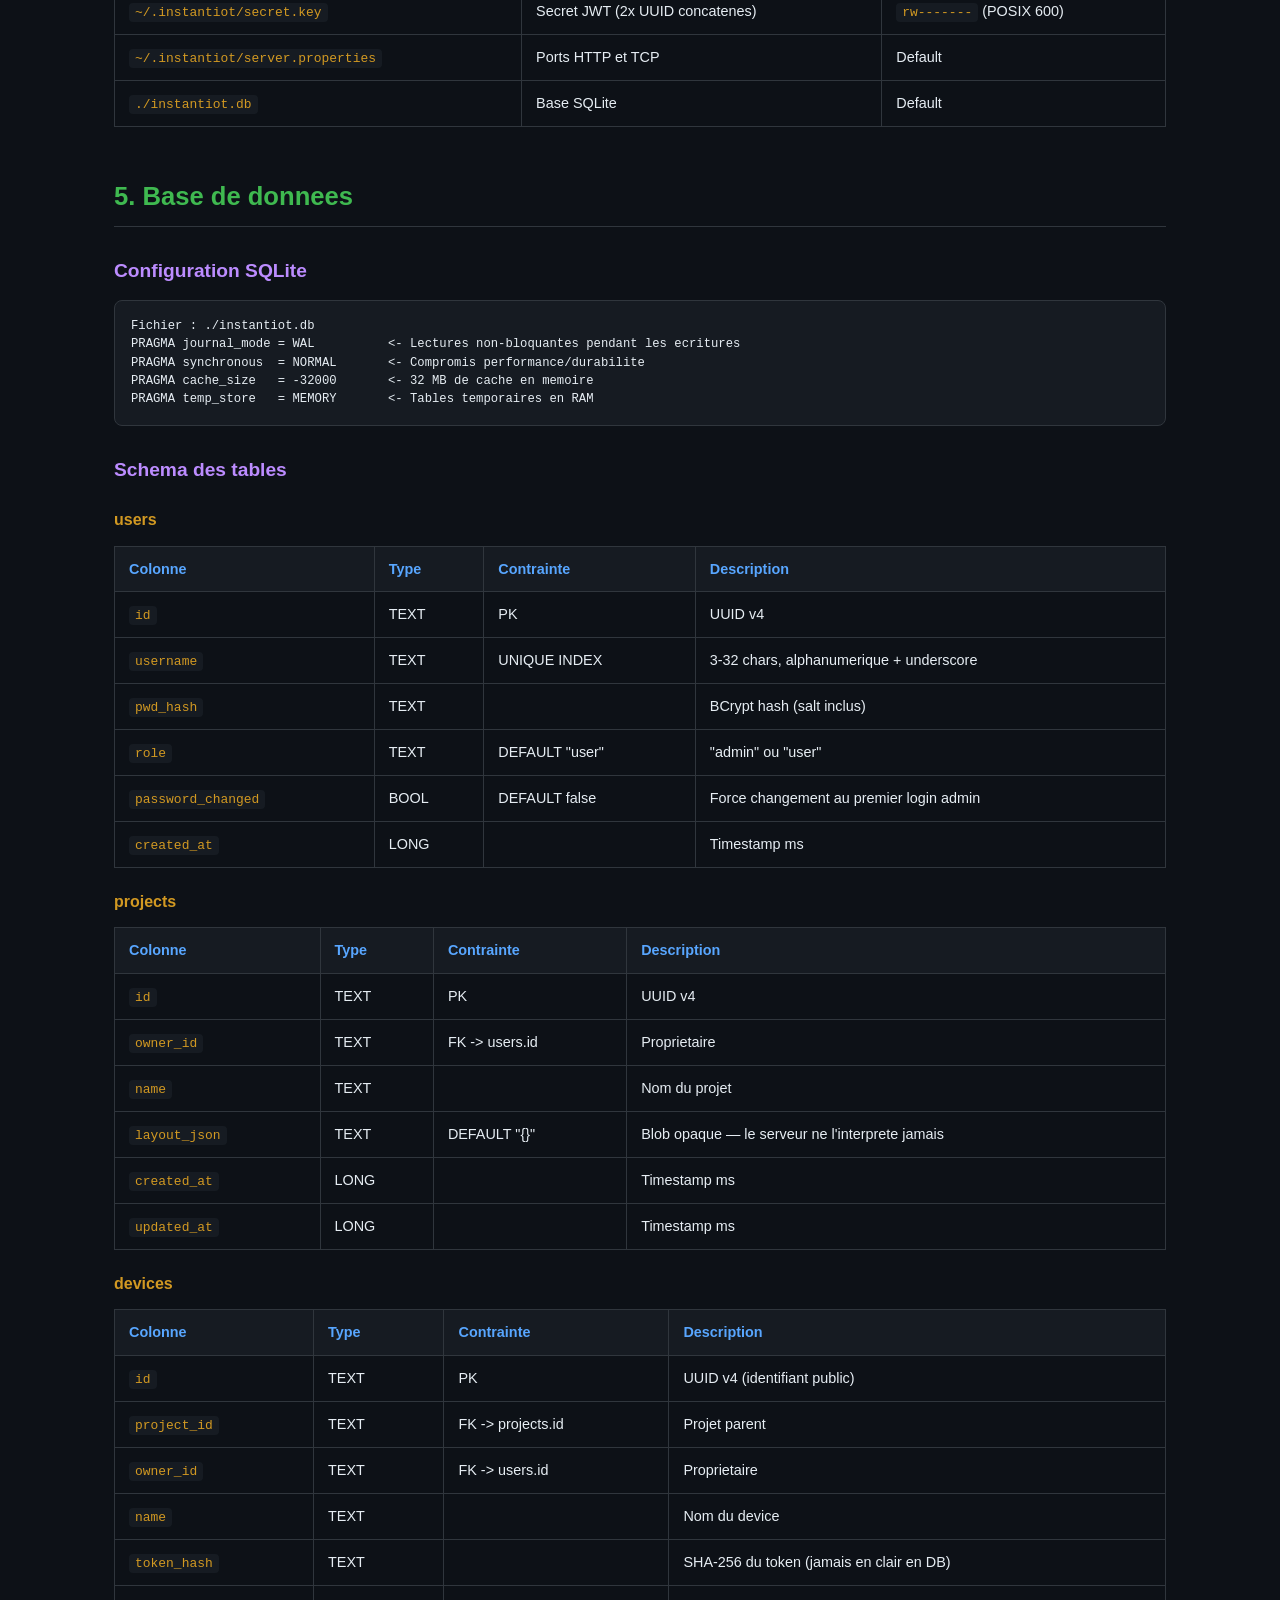
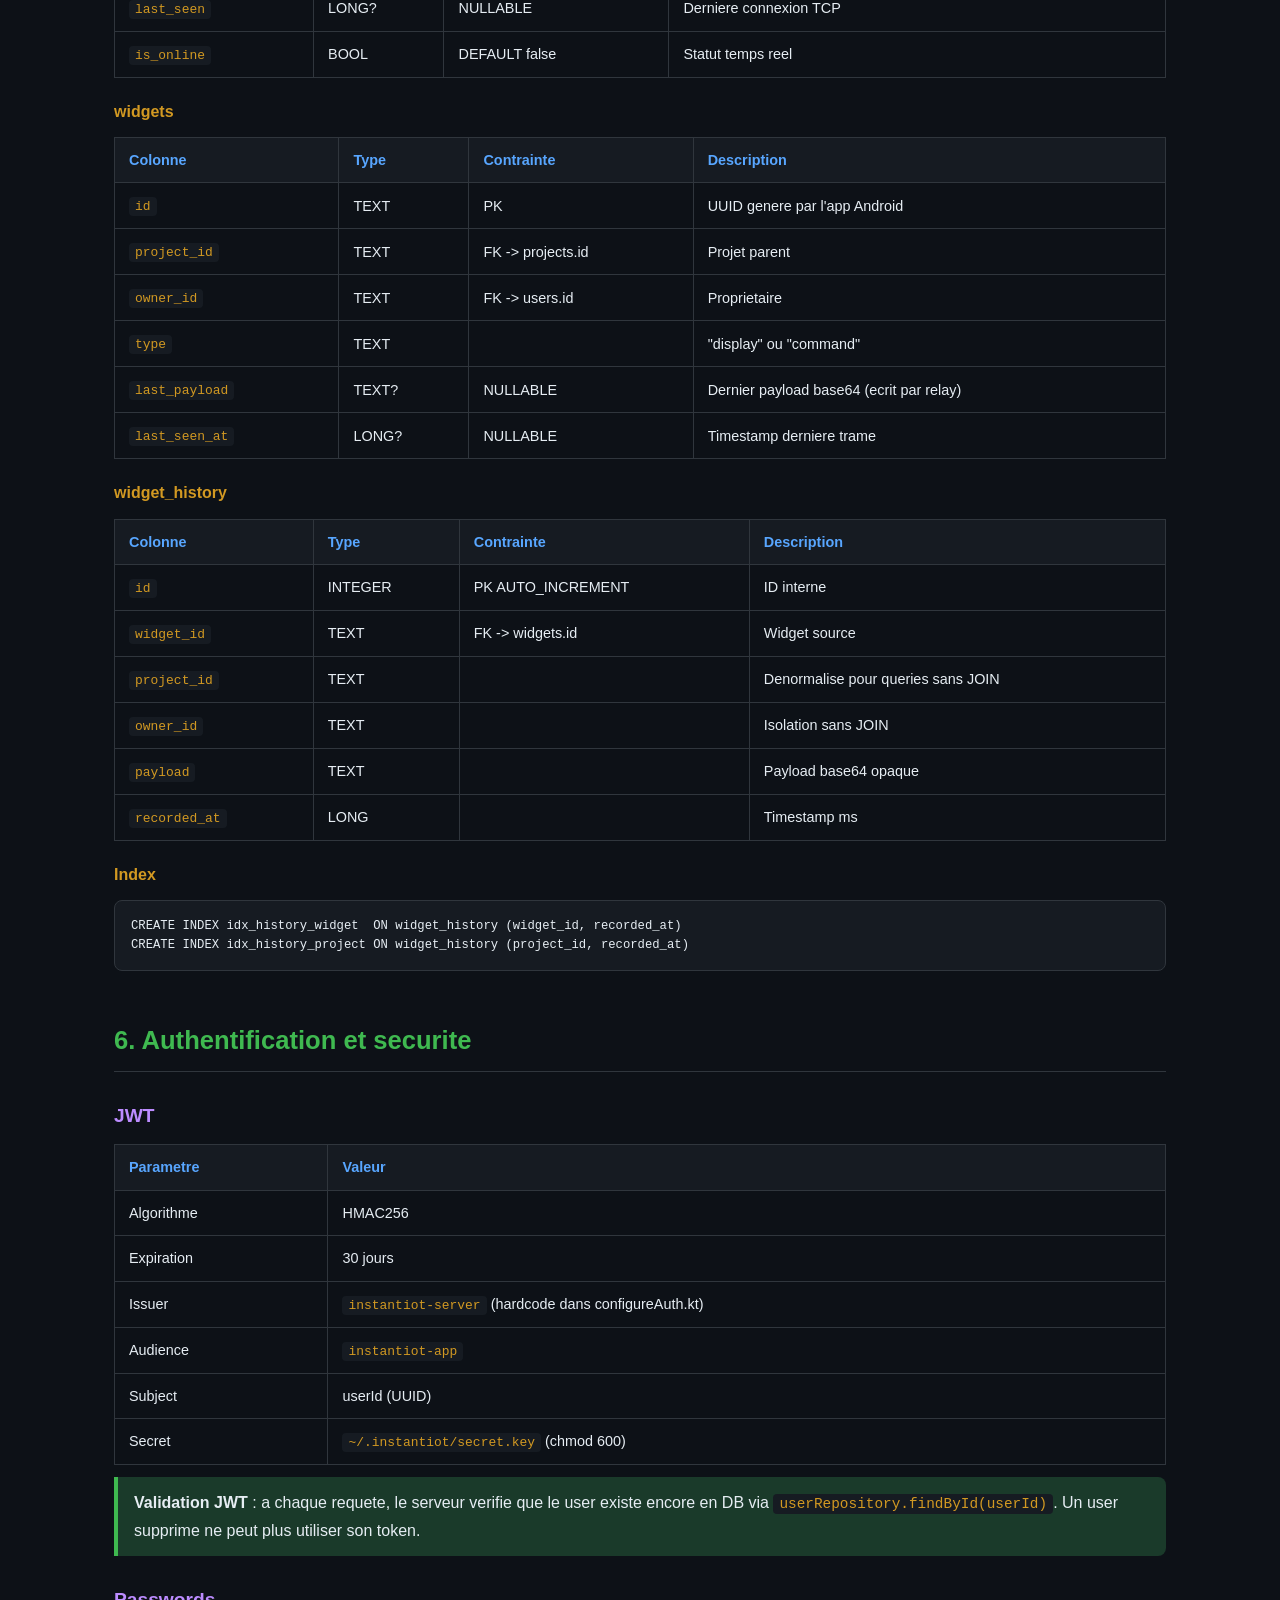
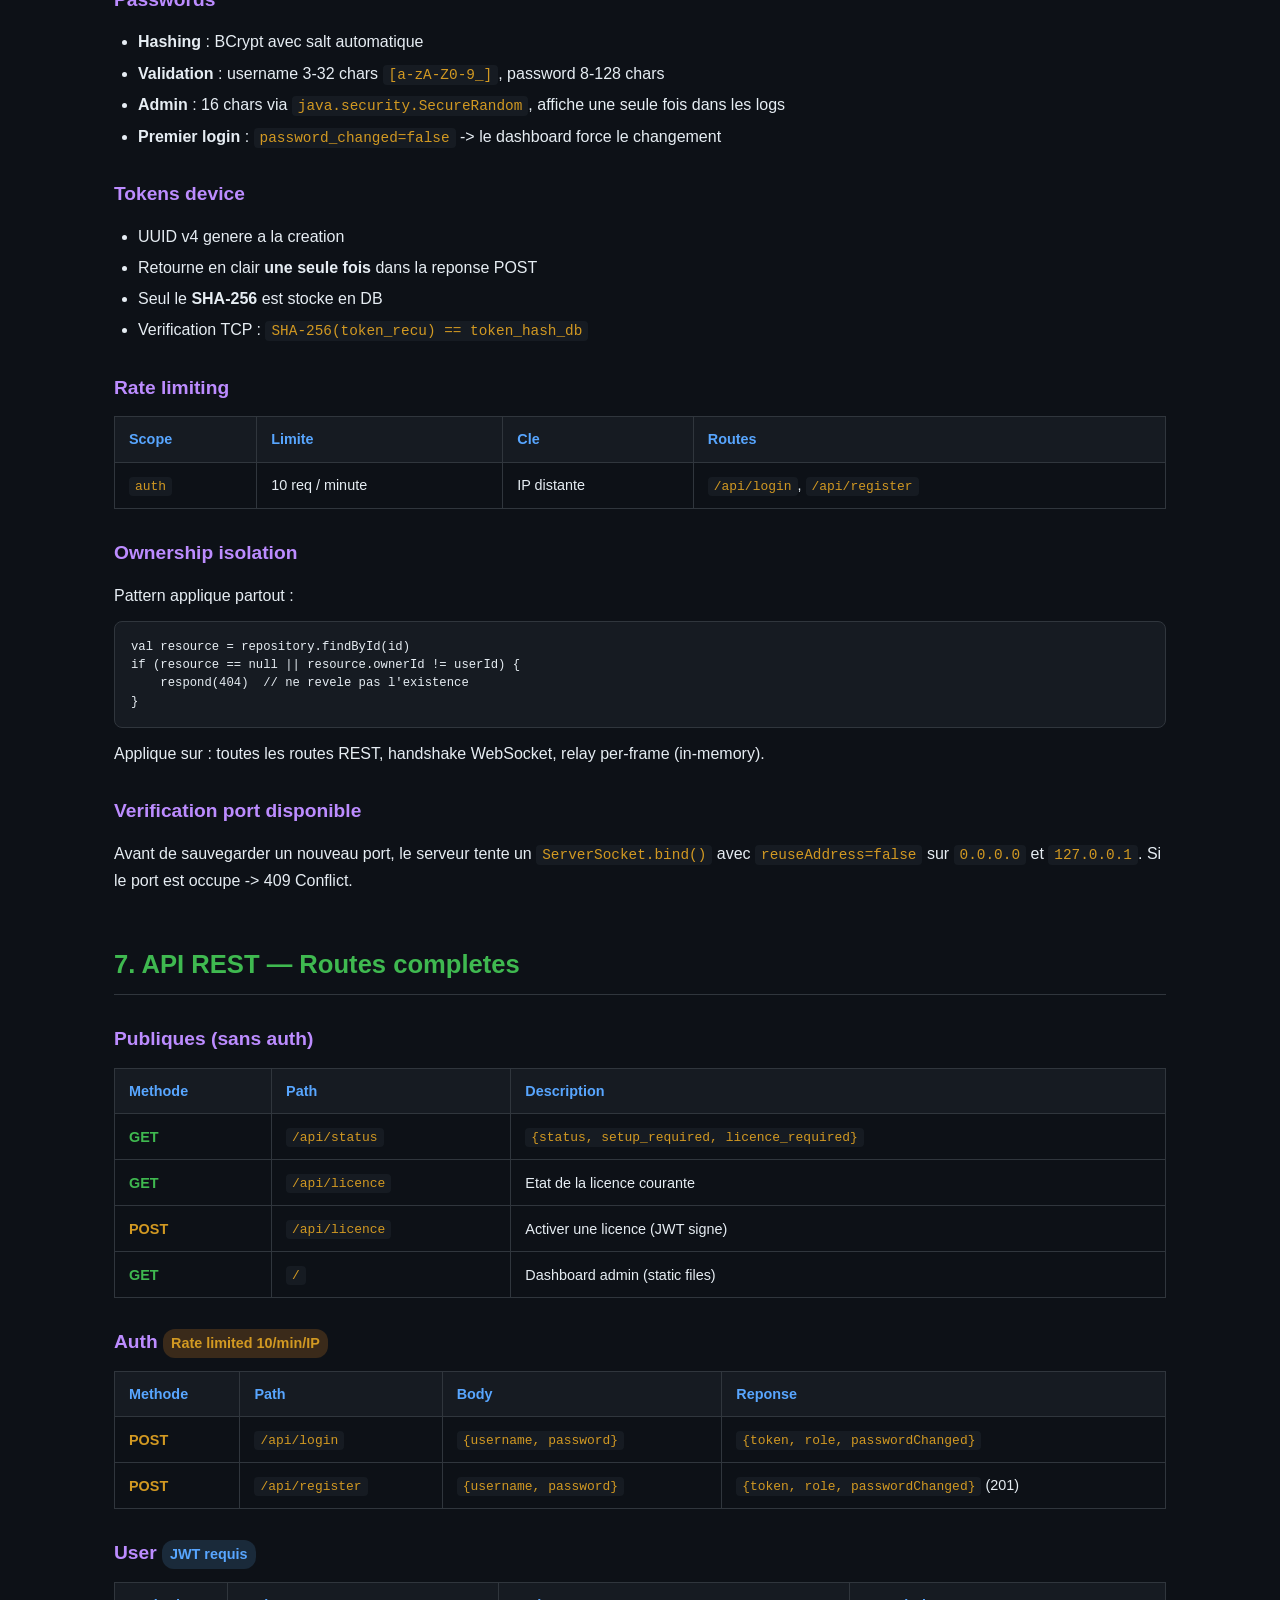
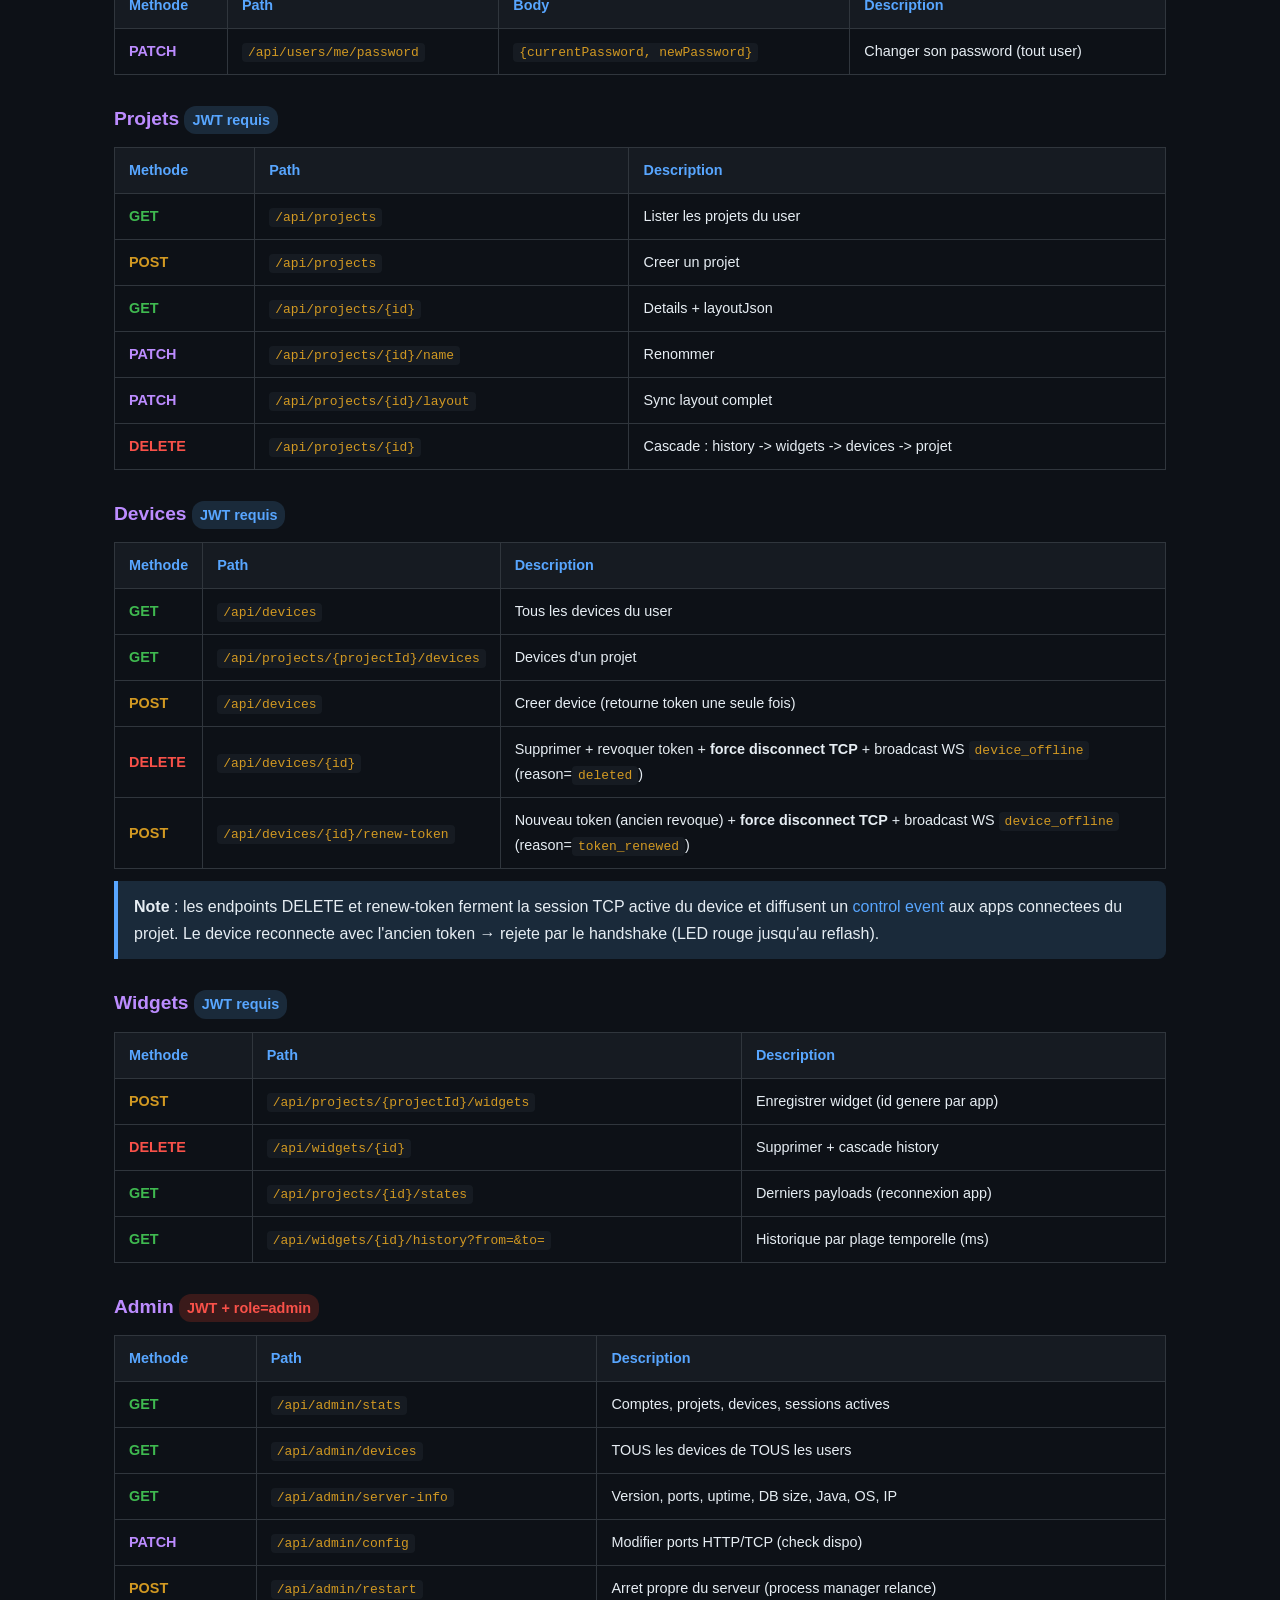
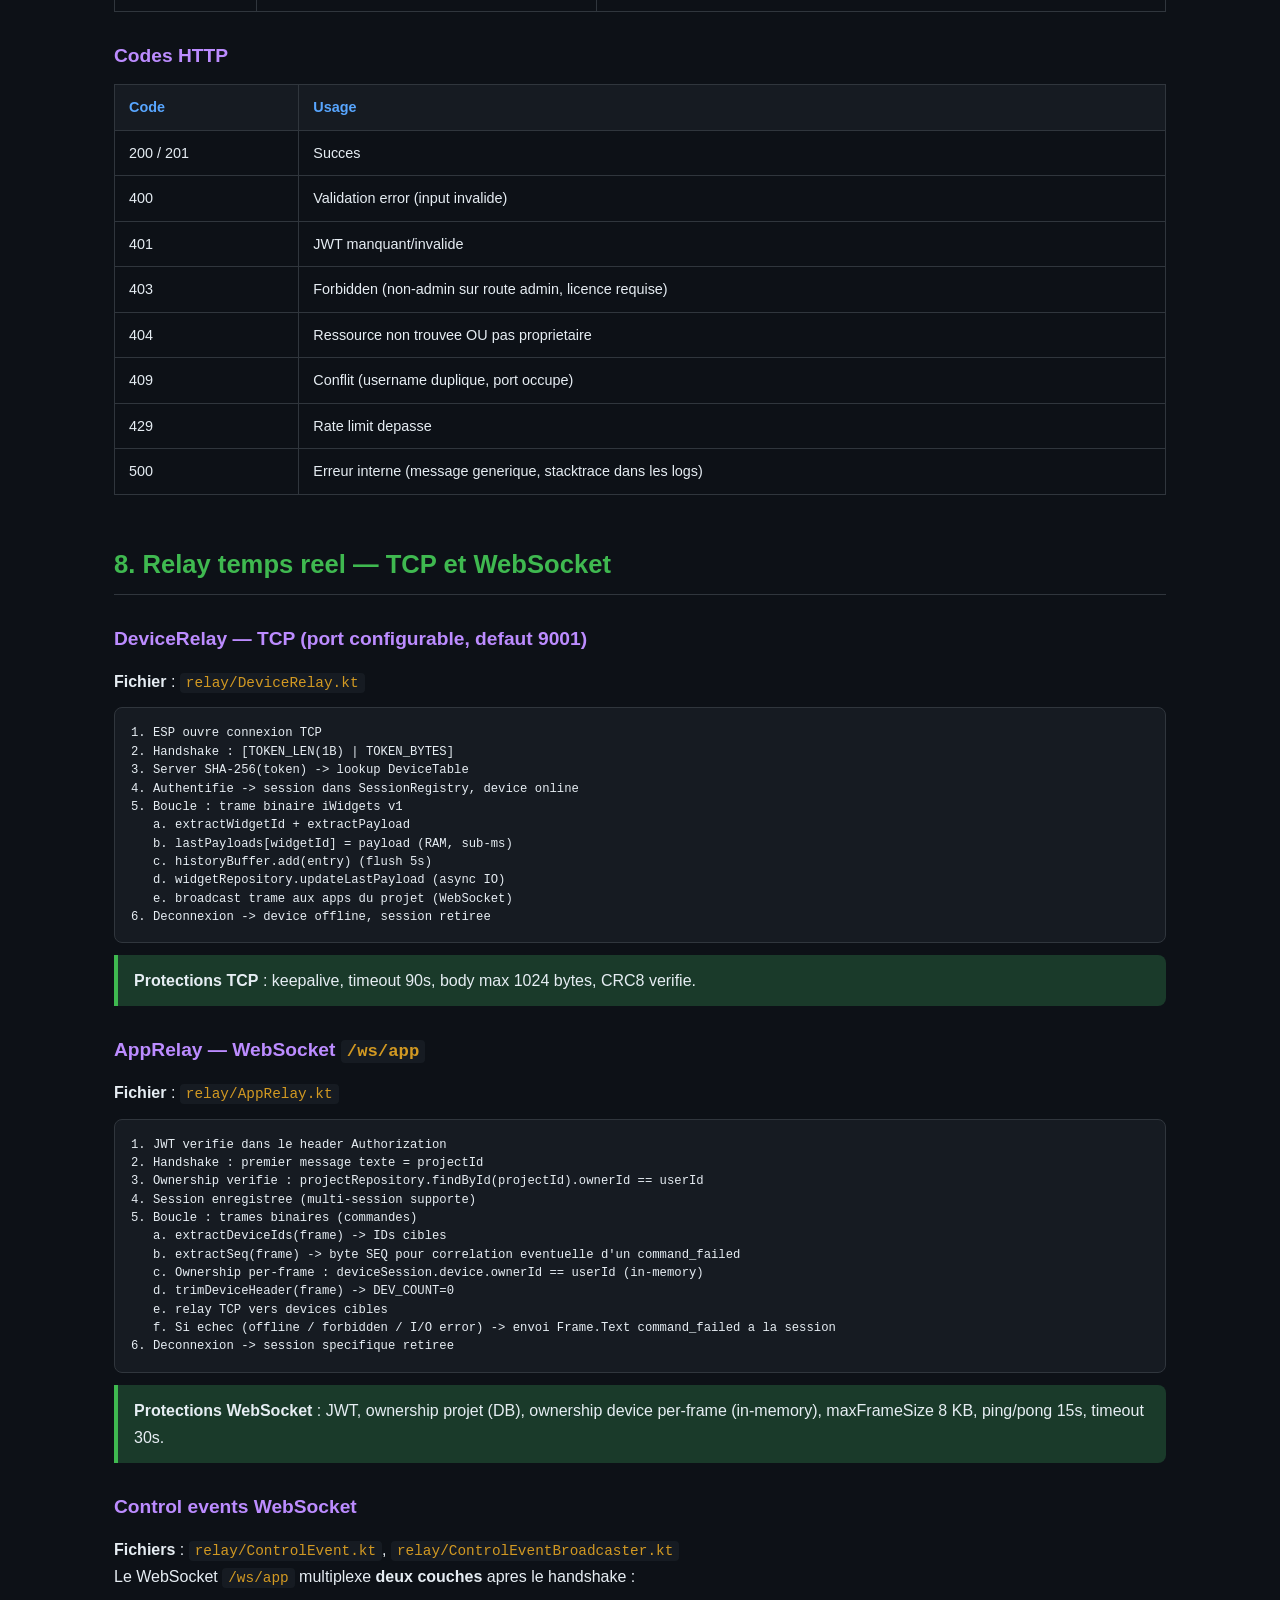
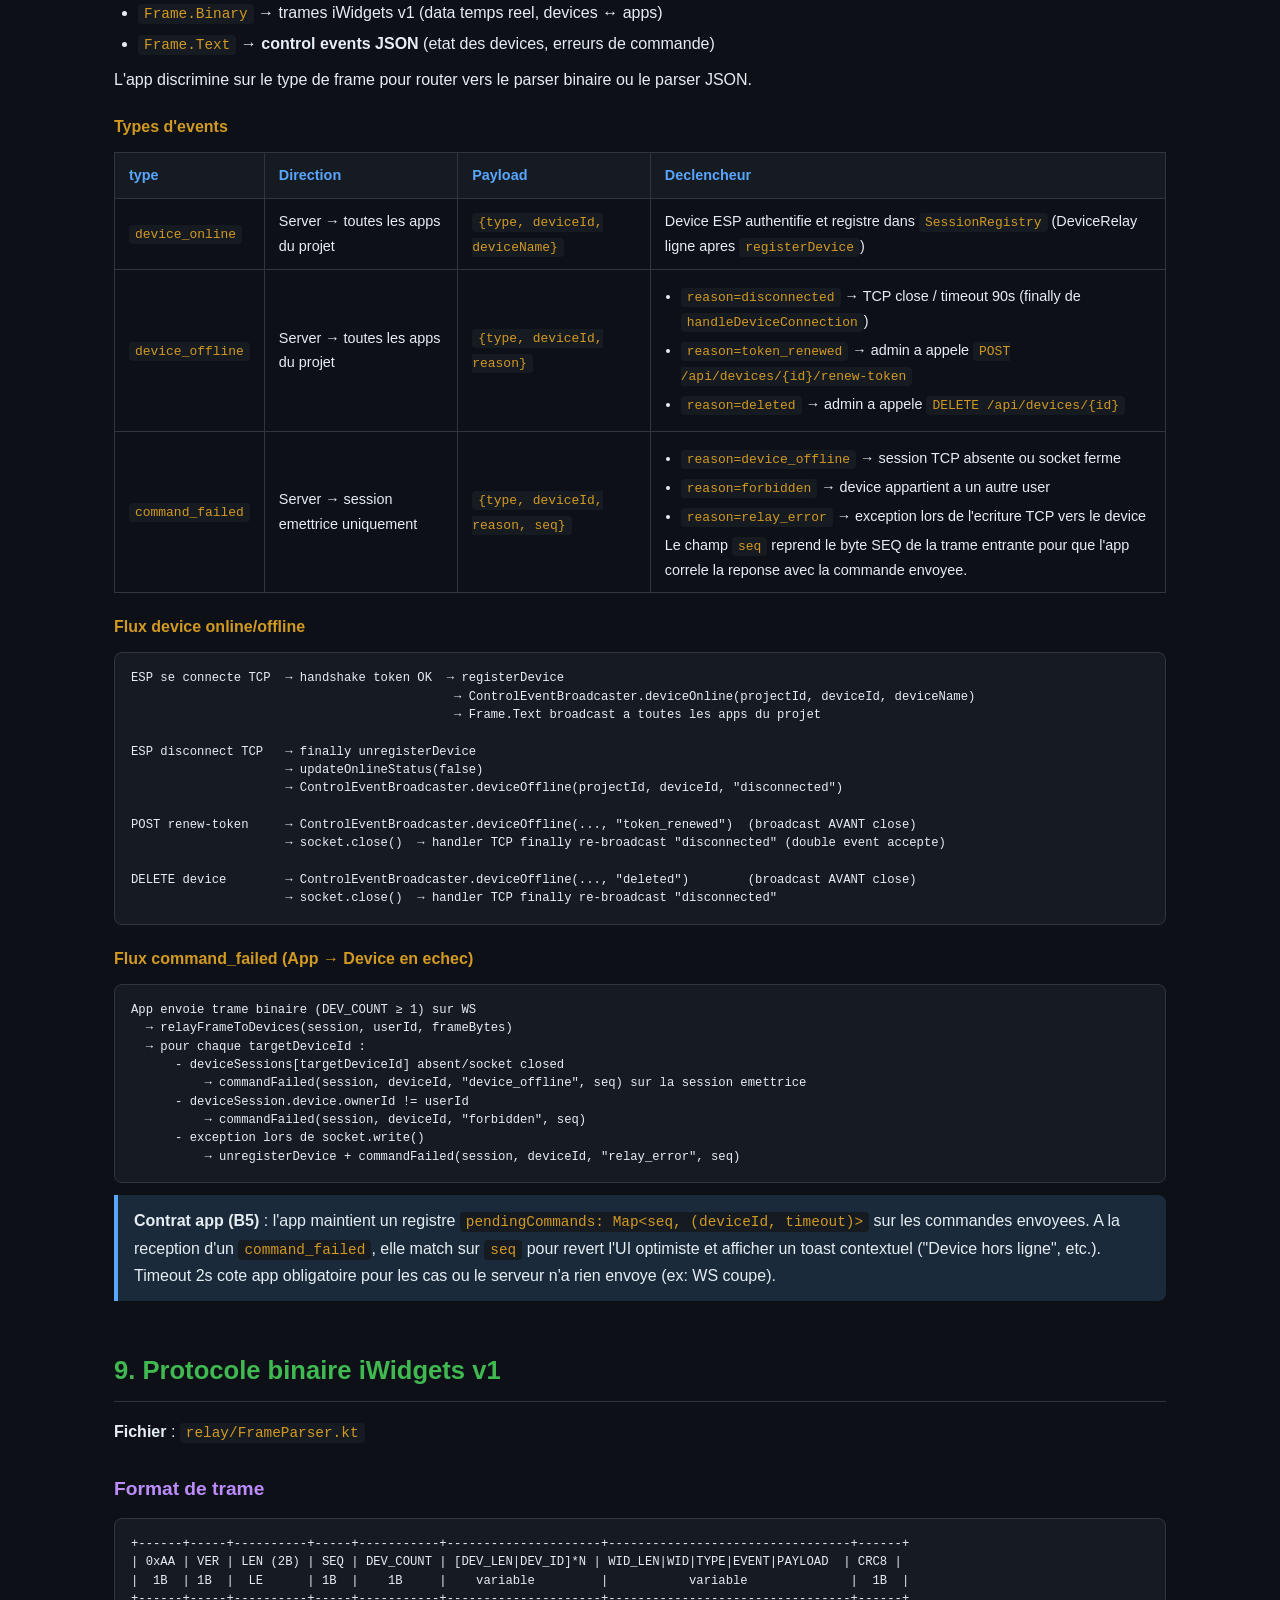
==== commit 021dfe44: "docs(relay): technical doc v4 — control events WS (device lifecycle + command_failed) - New section " ====
--- a/doc-and-test/doc-technique.html
+++ b/doc-and-test/doc-technique.html
@@ -57,7 +57,7 @@
 <div class="container">
 
 <h1>InstantIoT Server</h1>
-<p style="color: var(--muted); font-size: 1.1em; margin-bottom: 32px;">Documentation technique v3 — Kotlin / Ktor / SQLite / Alpine.js</p>
+<p style="color: var(--muted); font-size: 1.1em; margin-bottom: 32px;">Documentation technique v4 — Kotlin / Ktor / SQLite / Alpine.js</p>
 
 <div class="toc">
 <strong>Sommaire</strong>
@@ -69,7 +69,11 @@
   <li><a href="#database">Base de donnees</a></li>
   <li><a href="#auth">Authentification et securite</a></li>
   <li><a href="#routes">API REST — Routes completes</a></li>
-  <li><a href="#relay">Relay temps reel — TCP et WebSocket</a></li>
+  <li><a href="#relay">Relay temps reel — TCP et WebSocket</a>
+    <ul>
+      <li><a href="#control-events">Control events WebSocket (device_online / device_offline / command_failed)</a></li>
+    </ul>
+  </li>
   <li><a href="#protocol">Protocole binaire iWidgets v1</a></li>
   <li><a href="#sessions">Sessions et concurrence</a></li>
   <li><a href="#history">History buffer et flush</a></li>
@@ -483,9 +487,10 @@
   <tr><td><span class="method method-get">GET</span></td><td><code>/api/devices</code></td><td>Tous les devices du user</td></tr>
   <tr><td><span class="method method-get">GET</span></td><td><code>/api/projects/{projectId}/devices</code></td><td>Devices d'un projet</td></tr>
   <tr><td><span class="method method-post">POST</span></td><td><code>/api/devices</code></td><td>Creer device (retourne token une seule fois)</td></tr>
-  <tr><td><span class="method method-delete">DELETE</span></td><td><code>/api/devices/{id}</code></td><td>Supprimer + revoquer token</td></tr>
-  <tr><td><span class="method method-post">POST</span></td><td><code>/api/devices/{id}/renew-token</code></td><td>Nouveau token (ancien revoque)</td></tr>
-</table>
+  <tr><td><span class="method method-delete">DELETE</span></td><td><code>/api/devices/{id}</code></td><td>Supprimer + revoquer token + <strong>force disconnect TCP</strong> + broadcast WS <code>device_offline</code> (reason=<code>deleted</code>)</td></tr>
+  <tr><td><span class="method method-post">POST</span></td><td><code>/api/devices/{id}/renew-token</code></td><td>Nouveau token (ancien revoque) + <strong>force disconnect TCP</strong> + broadcast WS <code>device_offline</code> (reason=<code>token_renewed</code>)</td></tr>
+</table>
+<div class="note"><strong>Note</strong> : les endpoints DELETE et renew-token ferment la session TCP active du device et diffusent un <a href="#control-events">control event</a> aux apps connectees du projet. Le device reconnecte avec l'ancien token → rejete par le handshake (LED rouge jusqu'au reflash).</div>
 
 <h3>Widgets <span class="badge badge-blue">JWT requis</span></h3>
 <table>
@@ -549,13 +554,91 @@
 4. Session enregistree (multi-session supporte)
 5. Boucle : trames binaires (commandes)
    a. extractDeviceIds(frame) -> IDs cibles
-   b. Ownership per-frame : deviceSession.device.ownerId == userId (in-memory)
-   c. trimDeviceHeader(frame) -> DEV_COUNT=0
-   d. relay TCP vers devices cibles
+   b. extractSeq(frame) -> byte SEQ pour correlation eventuelle d'un command_failed
+   c. Ownership per-frame : deviceSession.device.ownerId == userId (in-memory)
+   d. trimDeviceHeader(frame) -> DEV_COUNT=0
+   e. relay TCP vers devices cibles
+   f. Si echec (offline / forbidden / I/O error) -> envoi Frame.Text command_failed a la session
 6. Deconnexion -> session specifique retiree
 </code></pre>
 
 <div class="security"><strong>Protections WebSocket</strong> : JWT, ownership projet (DB), ownership device per-frame (in-memory), maxFrameSize 8 KB, ping/pong 15s, timeout 30s.</div>
+
+<!-- ========== Control events (WS) ========== -->
+<h3 id="control-events">Control events WebSocket</h3>
+<p><strong>Fichiers</strong> : <code>relay/ControlEvent.kt</code>, <code>relay/ControlEventBroadcaster.kt</code></p>
+<p>Le WebSocket <code>/ws/app</code> multiplexe <strong>deux couches</strong> apres le handshake :</p>
+<ul>
+  <li><code>Frame.Binary</code> → trames iWidgets v1 (data temps reel, devices ↔ apps)</li>
+  <li><code>Frame.Text</code> → <strong>control events JSON</strong> (etat des devices, erreurs de commande)</li>
+</ul>
+<p>L'app discrimine sur le type de frame pour router vers le parser binaire ou le parser JSON.</p>
+
+<h4>Types d'events</h4>
+<table>
+  <tr><th>type</th><th>Direction</th><th>Payload</th><th>Declencheur</th></tr>
+  <tr>
+    <td><code>device_online</code></td>
+    <td>Server → toutes les apps du projet</td>
+    <td><code>{type, deviceId, deviceName}</code></td>
+    <td>Device ESP authentifie et registre dans <code>SessionRegistry</code> (DeviceRelay ligne apres <code>registerDevice</code>)</td>
+  </tr>
+  <tr>
+    <td><code>device_offline</code></td>
+    <td>Server → toutes les apps du projet</td>
+    <td><code>{type, deviceId, reason}</code></td>
+    <td>
+      <ul style="margin:0; padding-left:16px;">
+        <li><code>reason=disconnected</code> → TCP close / timeout 90s (finally de <code>handleDeviceConnection</code>)</li>
+        <li><code>reason=token_renewed</code> → admin a appele <code>POST /api/devices/{id}/renew-token</code></li>
+        <li><code>reason=deleted</code> → admin a appele <code>DELETE /api/devices/{id}</code></li>
+      </ul>
+    </td>
+  </tr>
+  <tr>
+    <td><code>command_failed</code></td>
+    <td>Server → session emettrice uniquement</td>
+    <td><code>{type, deviceId, reason, seq}</code></td>
+    <td>
+      <ul style="margin:0; padding-left:16px;">
+        <li><code>reason=device_offline</code> → session TCP absente ou socket ferme</li>
+        <li><code>reason=forbidden</code> → device appartient a un autre user</li>
+        <li><code>reason=relay_error</code> → exception lors de l'ecriture TCP vers le device</li>
+      </ul>
+      Le champ <code>seq</code> reprend le byte SEQ de la trame entrante pour que l'app correle la reponse avec la commande envoyee.
+    </td>
+  </tr>
+</table>
+
+<h4>Flux device online/offline</h4>
+<pre><code>ESP se connecte TCP  → handshake token OK  → registerDevice
+                                            → ControlEventBroadcaster.deviceOnline(projectId, deviceId, deviceName)
+                                            → Frame.Text broadcast a toutes les apps du projet
+
+ESP disconnect TCP   → finally unregisterDevice
+                     → updateOnlineStatus(false)
+                     → ControlEventBroadcaster.deviceOffline(projectId, deviceId, "disconnected")
+
+POST renew-token     → ControlEventBroadcaster.deviceOffline(..., "token_renewed")  (broadcast AVANT close)
+                     → socket.close()  → handler TCP finally re-broadcast "disconnected" (double event accepte)
+
+DELETE device        → ControlEventBroadcaster.deviceOffline(..., "deleted")        (broadcast AVANT close)
+                     → socket.close()  → handler TCP finally re-broadcast "disconnected"
+</code></pre>
+
+<h4>Flux command_failed (App → Device en echec)</h4>
+<pre><code>App envoie trame binaire (DEV_COUNT ≥ 1) sur WS
+  → relayFrameToDevices(session, userId, frameBytes)
+  → pour chaque targetDeviceId :
+      - deviceSessions[targetDeviceId] absent/socket closed
+          → commandFailed(session, deviceId, "device_offline", seq) sur la session emettrice
+      - deviceSession.device.ownerId != userId
+          → commandFailed(session, deviceId, "forbidden", seq)
+      - exception lors de socket.write()
+          → unregisterDevice + commandFailed(session, deviceId, "relay_error", seq)
+</code></pre>
+
+<div class="note"><strong>Contrat app (B5)</strong> : l'app maintient un registre <code>pendingCommands: Map&lt;seq, (deviceId, timeout)&gt;</code> sur les commandes envoyees. A la reception d'un <code>command_failed</code>, elle match sur <code>seq</code> pour revert l'UI optimiste et afficher un toast contextuel ("Device hors ligne", etc.). Timeout 2s cote app obligatoire pour les cas ou le serveur n'a rien envoye (ex: WS coupe).</div>
 
 <!-- ============================================================ -->
 <!-- 9. PROTOCOLE BINAIRE -->
@@ -590,6 +673,7 @@
 <table>
   <tr><th>Methode</th><th>Direction</th><th>Description</th></tr>
   <tr><td><code>isValid(frame)</code></td><td>Les deux</td><td>Sync + version + taille + CRC8</td></tr>
+  <tr><td><code>extractSeq(frame)</code></td><td>Les deux</td><td>Byte SEQ (index 4) pour correlation <a href="#control-events"><code>command_failed</code></a></td></tr>
   <tr><td><code>extractWidgetId(frame)</code></td><td>Device->Server</td><td>UUID widget de la trame</td></tr>
   <tr><td><code>extractPayload(frame)</code></td><td>Device->Server</td><td>Bytes opaques (stockes base64)</td></tr>
   <tr><td><code>extractDeviceIds(frame)</code></td><td>App->Server</td><td>UUIDs devices cibles</td></tr>
@@ -722,6 +806,8 @@
   <tr><td>Port check</td><td>Verifie disponibilite avant save (bind test)</td><td><code>AuthRoutes.kt</code></td></tr>
   <tr><td>Startup graceful</td><td>Message clair si port occupe, exit(1)</td><td><code>Application.kt</code></td></tr>
   <tr><td>Licence JWT RS256</td><td>Cle publique embarquee, signature inforgeable sans cle privee, 100% offline</td><td><code>LicenceValidator.kt</code></td></tr>
+  <tr><td>Control events WS</td><td>device_online / device_offline / command_failed — elimine les silences du relay (ownership fail, device offline, renew/delete force disconnect)</td><td><code>ControlEvent.kt</code>, <code>ControlEventBroadcaster.kt</code></td></tr>
+  <tr><td>Renew/DELETE device kick</td><td>Ancienne session TCP fermee cote serveur, device re-handshake rejete jusqu'au reflash</td><td><code>DeviceRoutes.kt</code></td></tr>
 </table>
 
 <!-- ============================================================ -->
@@ -762,6 +848,22 @@
 AdminStatsResponse(users, projects, devicesTotal, devicesOnline, appSessionsActive, deviceSessionsActive)
 ServerInfoResponse(version, httpPort, tcpPort, uptimeMs, dbSizeBytes, javaVersion, osName, localIp)
 UpdateConfigResponse(message, httpPort, tcpPort)
+</code></pre>
+
+<h3>Control events WS (Serializable — Frame.Text JSON)</h3>
+<pre><code>ControlEvent(
+  type: String,            // "device_online" | "device_offline" | "command_failed"
+  deviceId: String?,       // present pour tous les types
+  deviceName: String?,     // present sur device_online
+  reason: String?,         // device_offline: "disconnected" | "token_renewed" | "deleted"
+                           // command_failed: "device_offline" | "forbidden" | "relay_error"
+  seq: Int?                // command_failed seulement — byte SEQ de la trame emise
+)
+
+// Constantes centralisees :
+ControlEventType       { DEVICE_ONLINE, DEVICE_OFFLINE, COMMAND_FAILED }
+DeviceOfflineReason    { DISCONNECTED, TOKEN_RENEWED, DELETED }
+CommandFailedReason    { DEVICE_OFFLINE, FORBIDDEN, RELAY_ERROR }
 </code></pre>
 
 <h3>Repository interfaces</h3>
@@ -1013,21 +1115,32 @@
 <!-- ============================================================ -->
 <h2 id="todo">19. TODO et evolutions</h2>
 
+<h3>Fait recemment (branch <code>feature/server-relay-events</code>)</h3>
+<ul>
+  <li>✅ Broadcast WS <code>device_online</code> / <code>device_offline</code> aux apps du projet</li>
+  <li>✅ Force-disconnect TCP sur <code>renew-token</code> et <code>DELETE</code> device</li>
+  <li>✅ Event <code>command_failed</code> renvoye a l'app (deboucle le handler cote app)</li>
+  <li>✅ <code>FrameParser.extractSeq()</code> pour correlation app/serveur</li>
+</ul>
+
+<h3>En cours / a faire</h3>
 <table>
   <tr><th>Sujet</th><th>Priorite</th><th>Details</th></tr>
+  <tr><td>Tests E2E control events</td><td><span class="badge badge-red">Critique</span></td><td>Etendre <code>test-relay.py</code> pour lire les Frame.Text et verifier device_online / device_offline (3 reasons) / command_failed (3 reasons avec seq).</td></tr>
   <tr><td>Apple Developer Certificate</td><td><span class="badge badge-orange">V1</span></td><td>Signer le .app pour que le double-clic fonctionne sans Gatekeeper (99$/an Apple Developer). Le launcher .command est le workaround actuel.</td></tr>
   <tr><td>CI/CD multi-plateforme</td><td><span class="badge badge-orange">V1</span></td><td>GitHub Actions pour builder .dmg (macOS) + .msi (Windows) + .deb (Linux) automatiquement a chaque release.</td></tr>
-  <tr><td>Tests automatises</td><td><span class="badge badge-orange">V1</span></td><td>Couvrir auth, routes CRUD, relay, FrameParser. Le test existant est casse (config JWT).</td></tr>
+  <tr><td>Tests automatises unitaires</td><td><span class="badge badge-orange">V1</span></td><td>Couvrir auth, routes CRUD, relay, FrameParser. Le test existant est casse (config JWT).</td></tr>
   <tr><td>Gestion tokens dans le dashboard</td><td><span class="badge badge-blue">V1.5</span></td><td>Generer, revoquer, copier les tokens device depuis le panel admin.</td></tr>
   <tr><td>Plans licence (limites)</td><td><span class="badge badge-blue">V1.5</span></td><td>Exploiter le champ <code>plan</code> du JWT pour debloquer des features premium (beta/pro/enterprise).</td></tr>
-  <tr><td>Audit log</td><td><span class="badge badge-blue">V2</span></td><td>Logger les connexions, tentatives de login, changements de config.</td></tr>
+  <tr><td>ACK device explicite</td><td><span class="badge badge-blue">V1.5</span></td><td>Le handshake TCP n'a pas d'ACK (device suppose OK si pas kick 2s). Ajouter un byte <code>0x00 = OK</code> dans le protocole pour feedback explicite.</td></tr>
+  <tr><td>Audit log</td><td><span class="badge badge-blue">V2</span></td><td>Logger les connexions, tentatives de login, changements de config, auth failures device.</td></tr>
   <tr><td>Roles et permissions</td><td><span class="badge badge-blue">V2</span></td><td>Le champ <code>role</code> existe ("admin"/"user") mais seul "admin" est verifie. Possibilite de roles custom.</td></tr>
   <tr><td>Monitoring</td><td><span class="badge badge-blue">V2</span></td><td>Endpoint /api/metrics, histogrammes, alertes.</td></tr>
 </table>
 
 <hr>
 <p style="color: var(--muted); text-align: center; margin-top: 40px;">
-  InstantIoT Server v1.0.0 — Documentation technique v3 — 16 avril 2026
+  InstantIoT Server v1.0.0 — Documentation technique v4 — 17 avril 2026
 </p>
 
 </div>
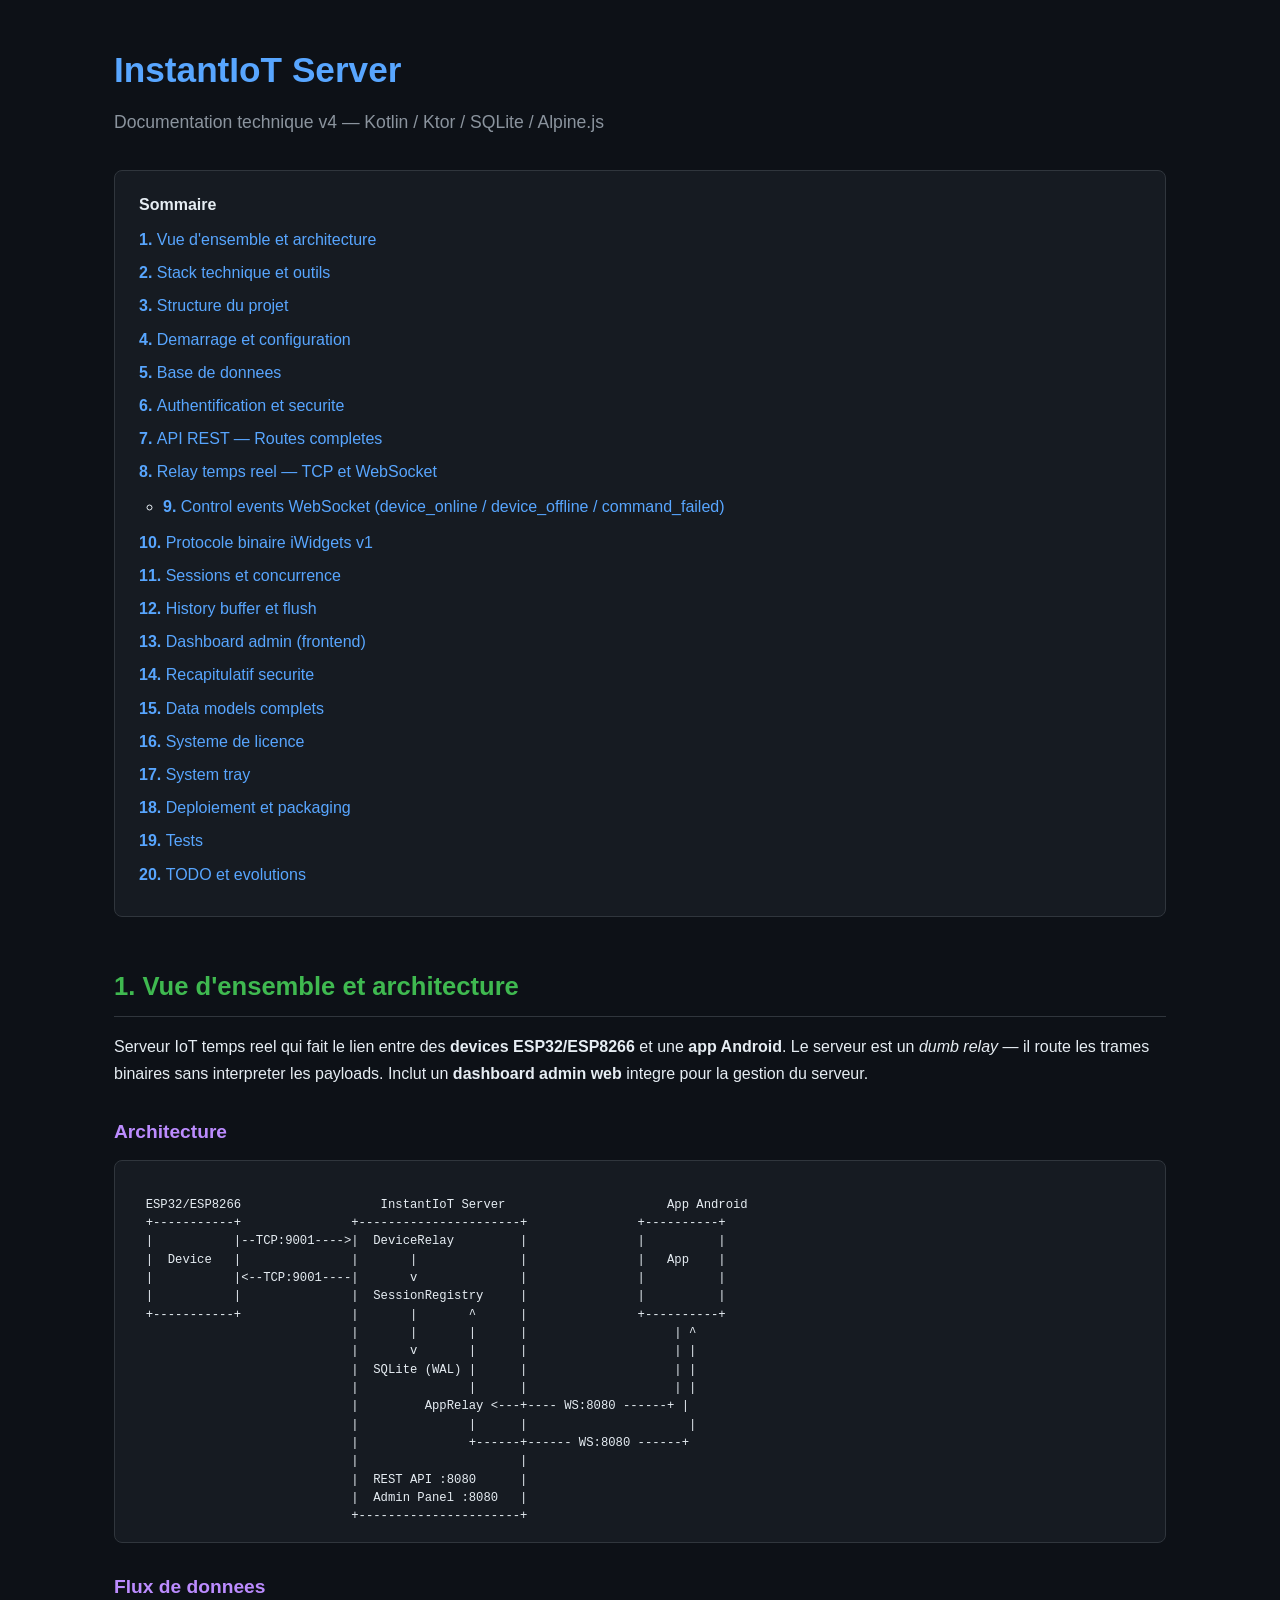
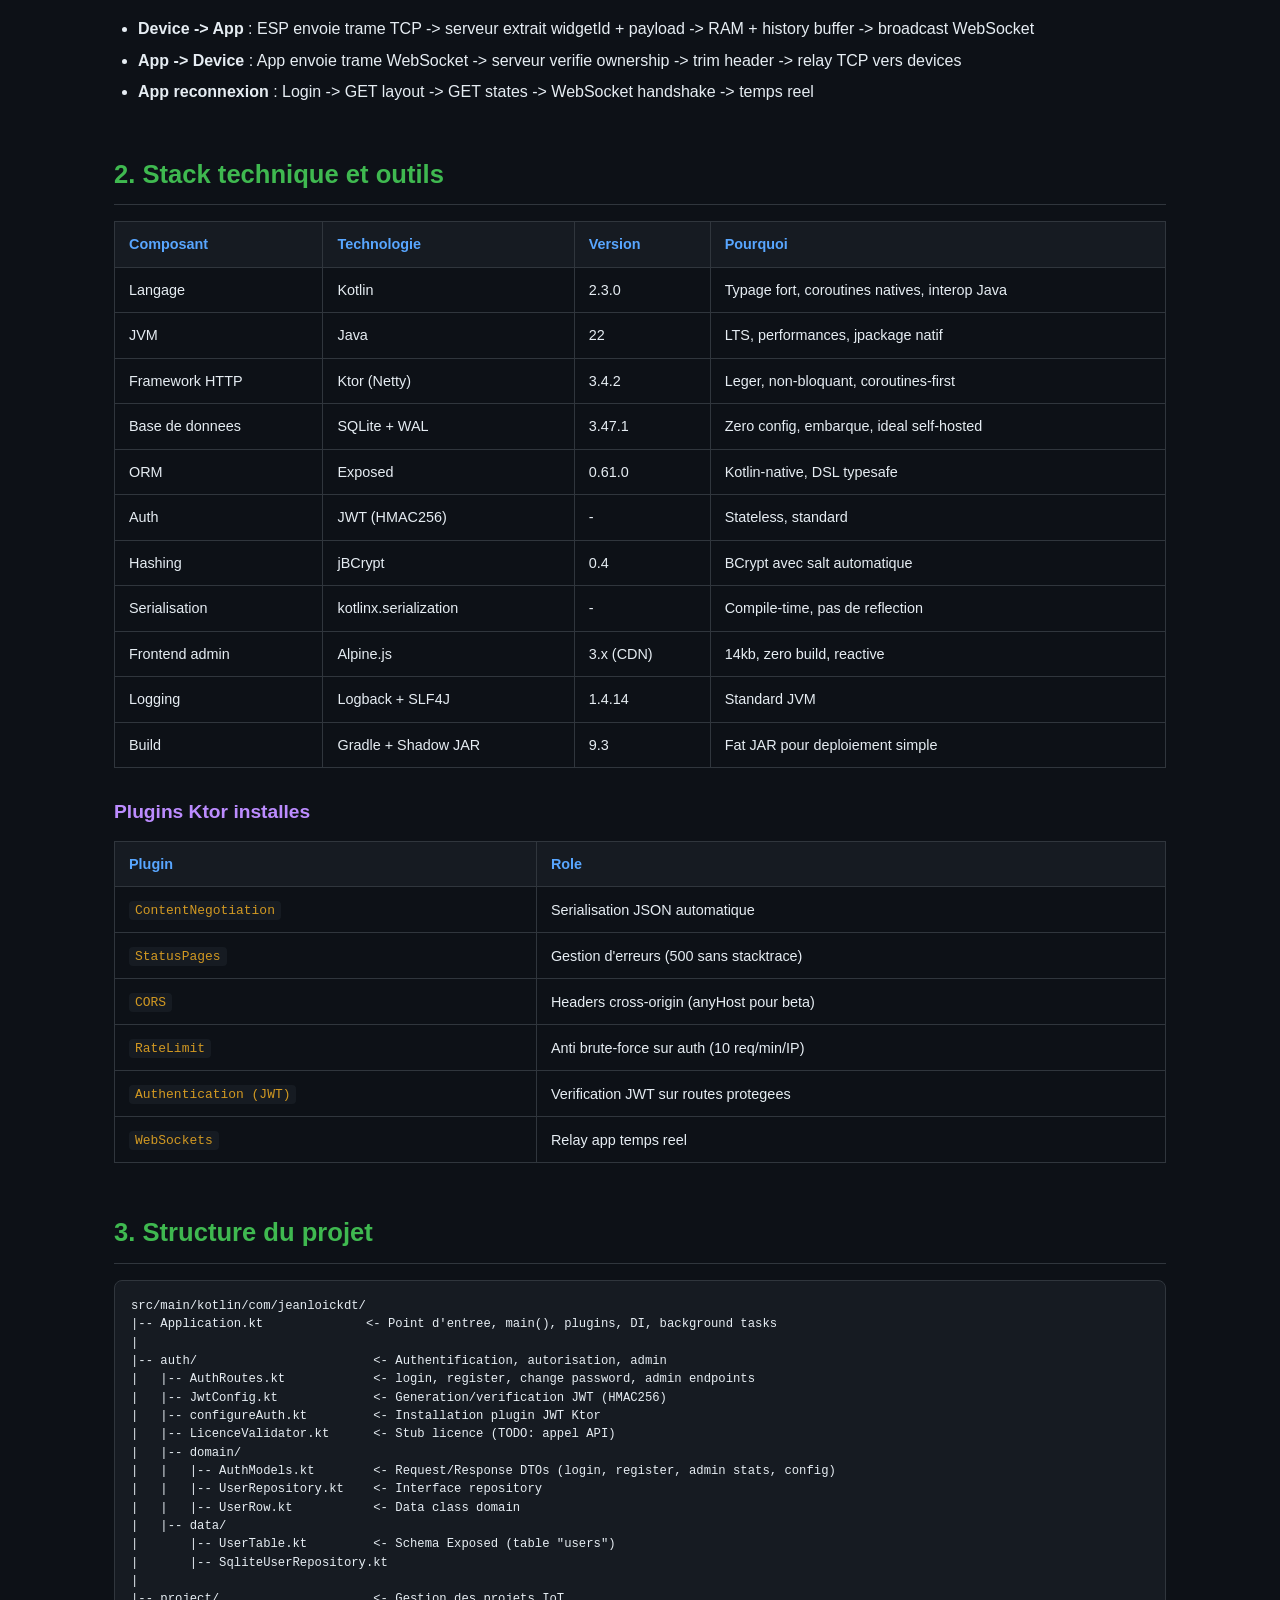
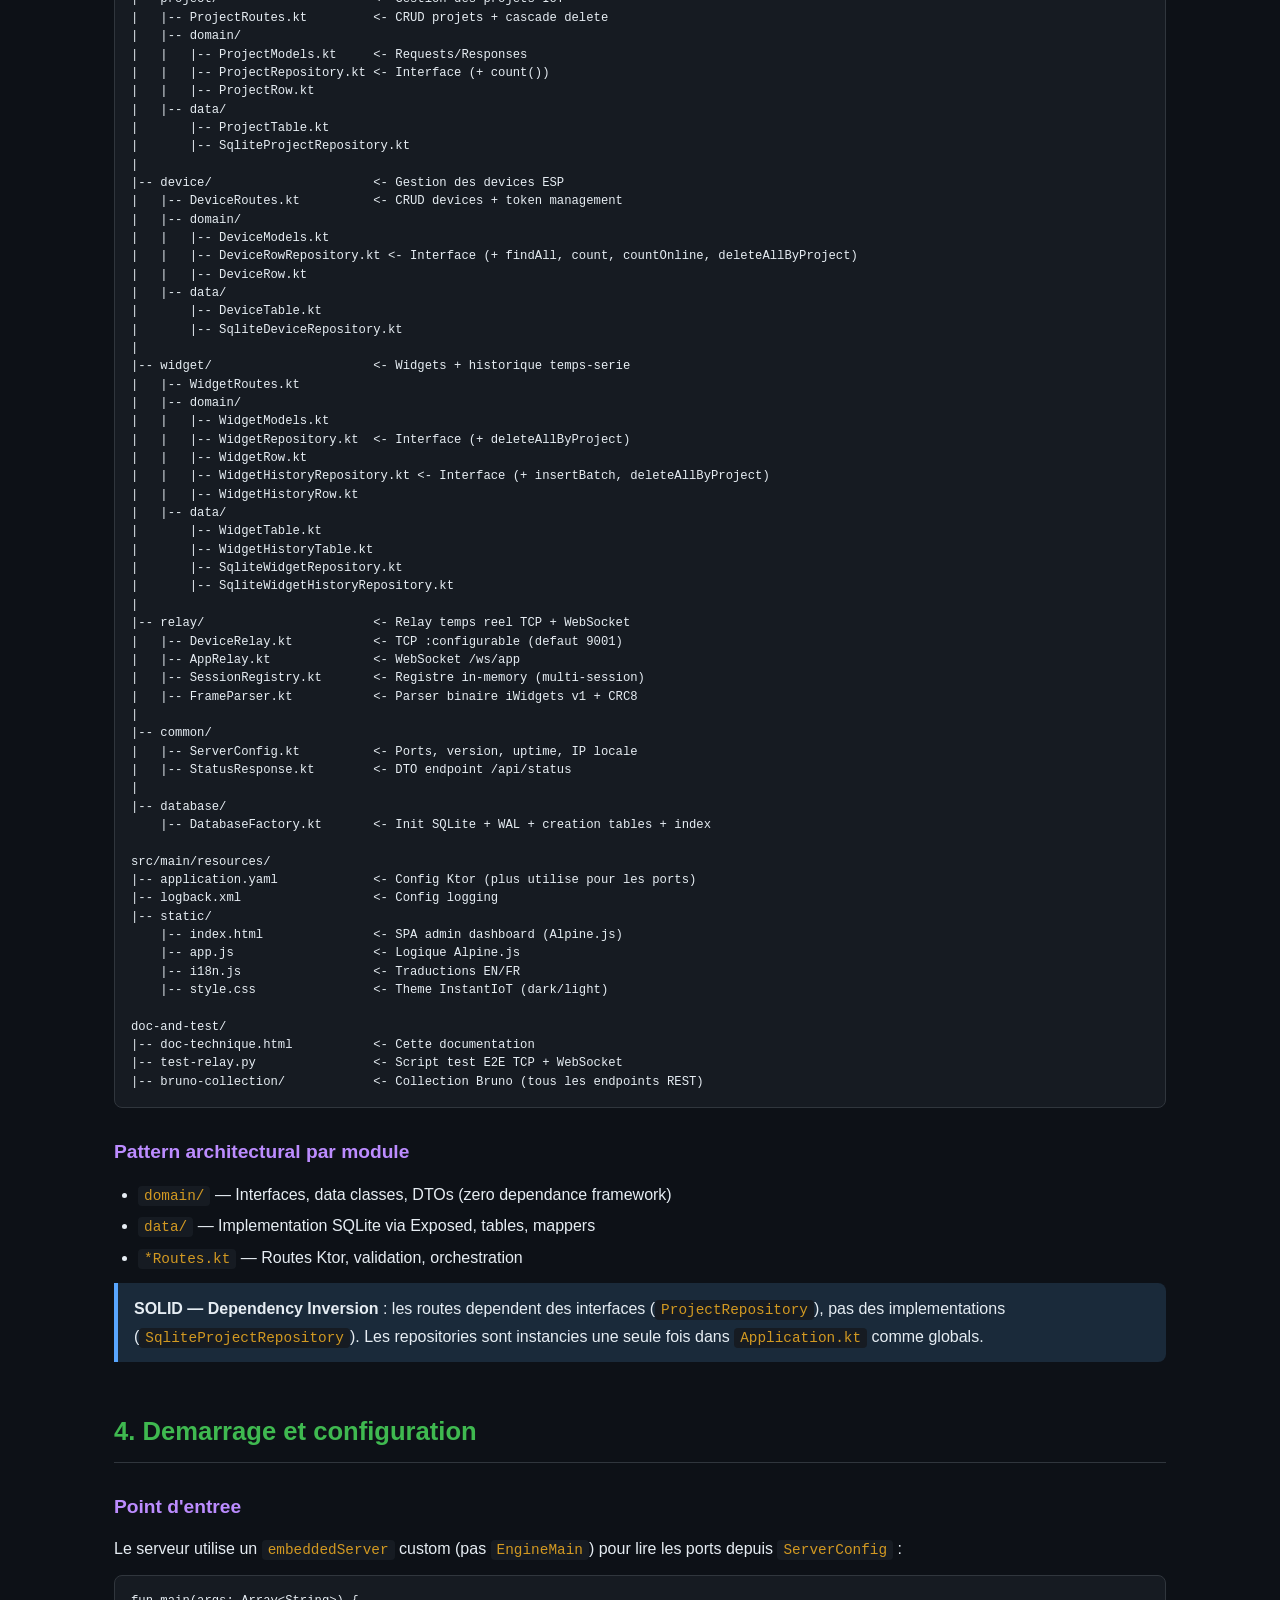
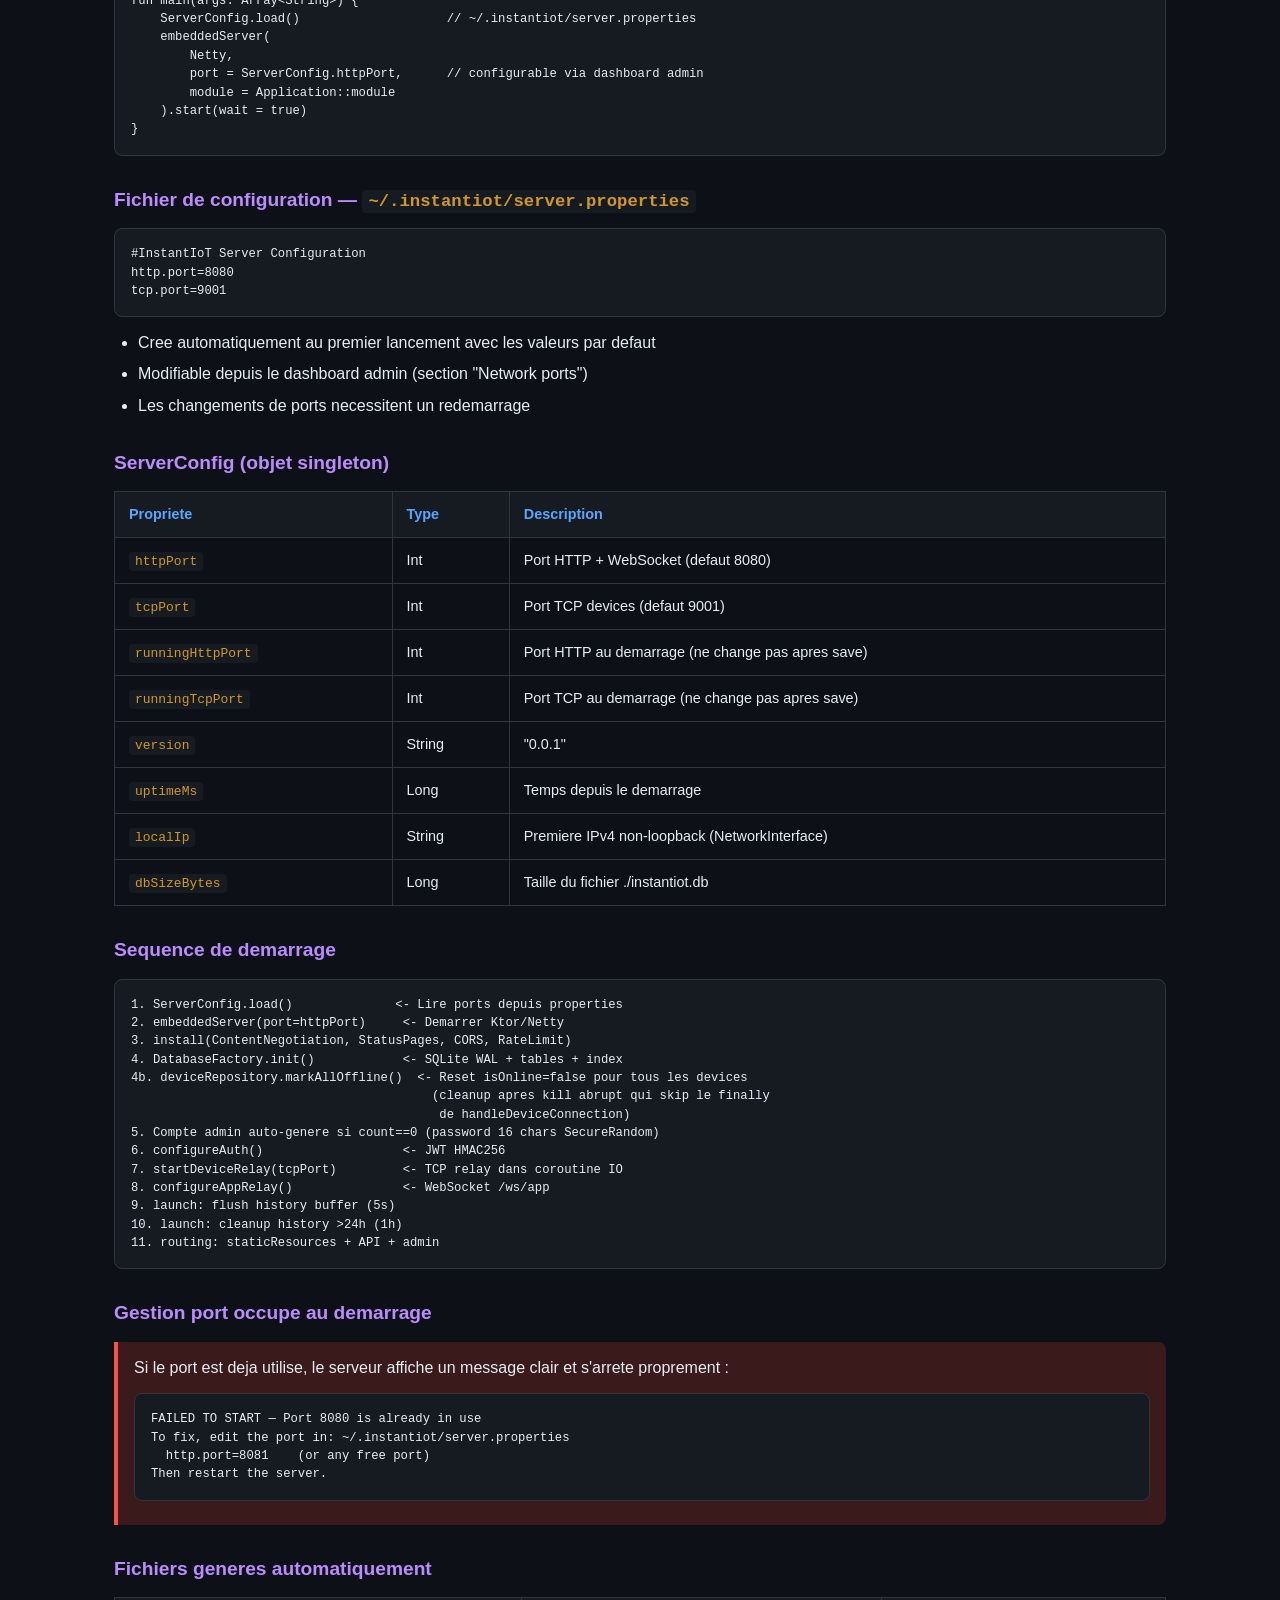
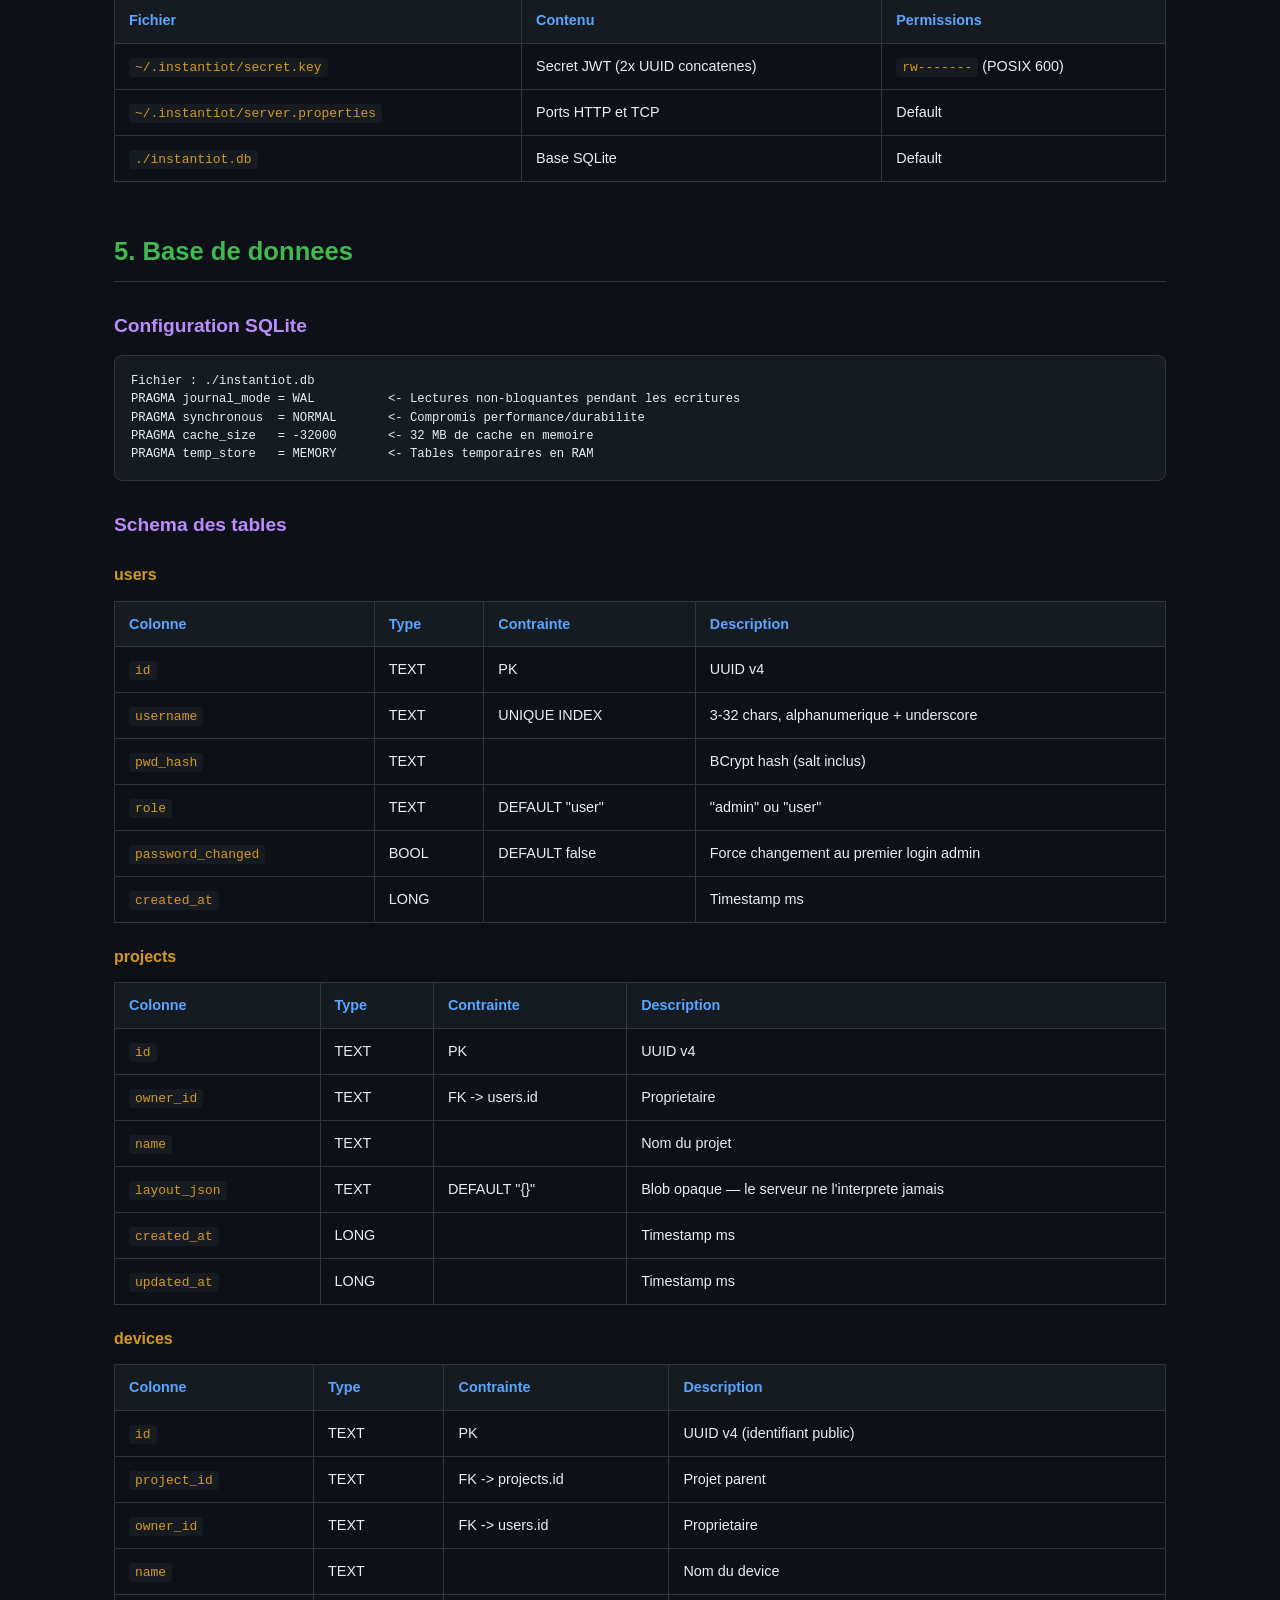
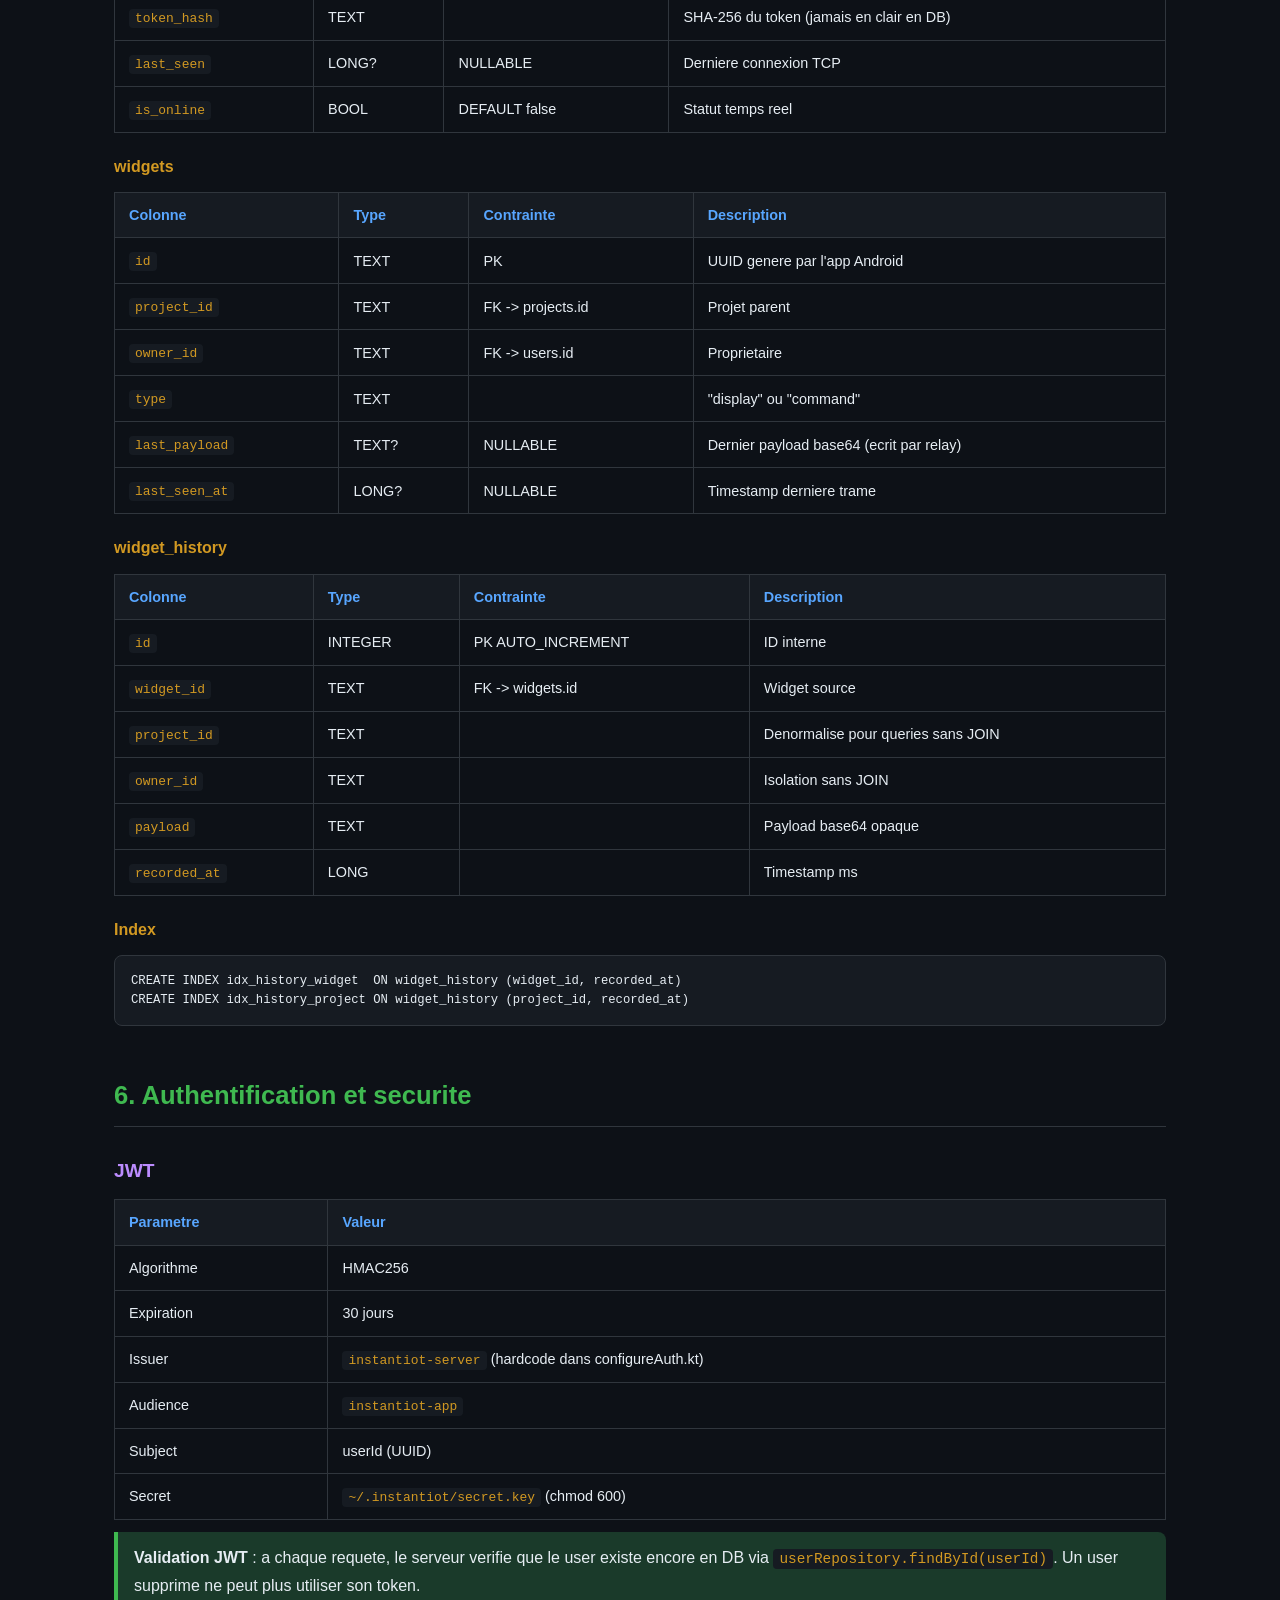
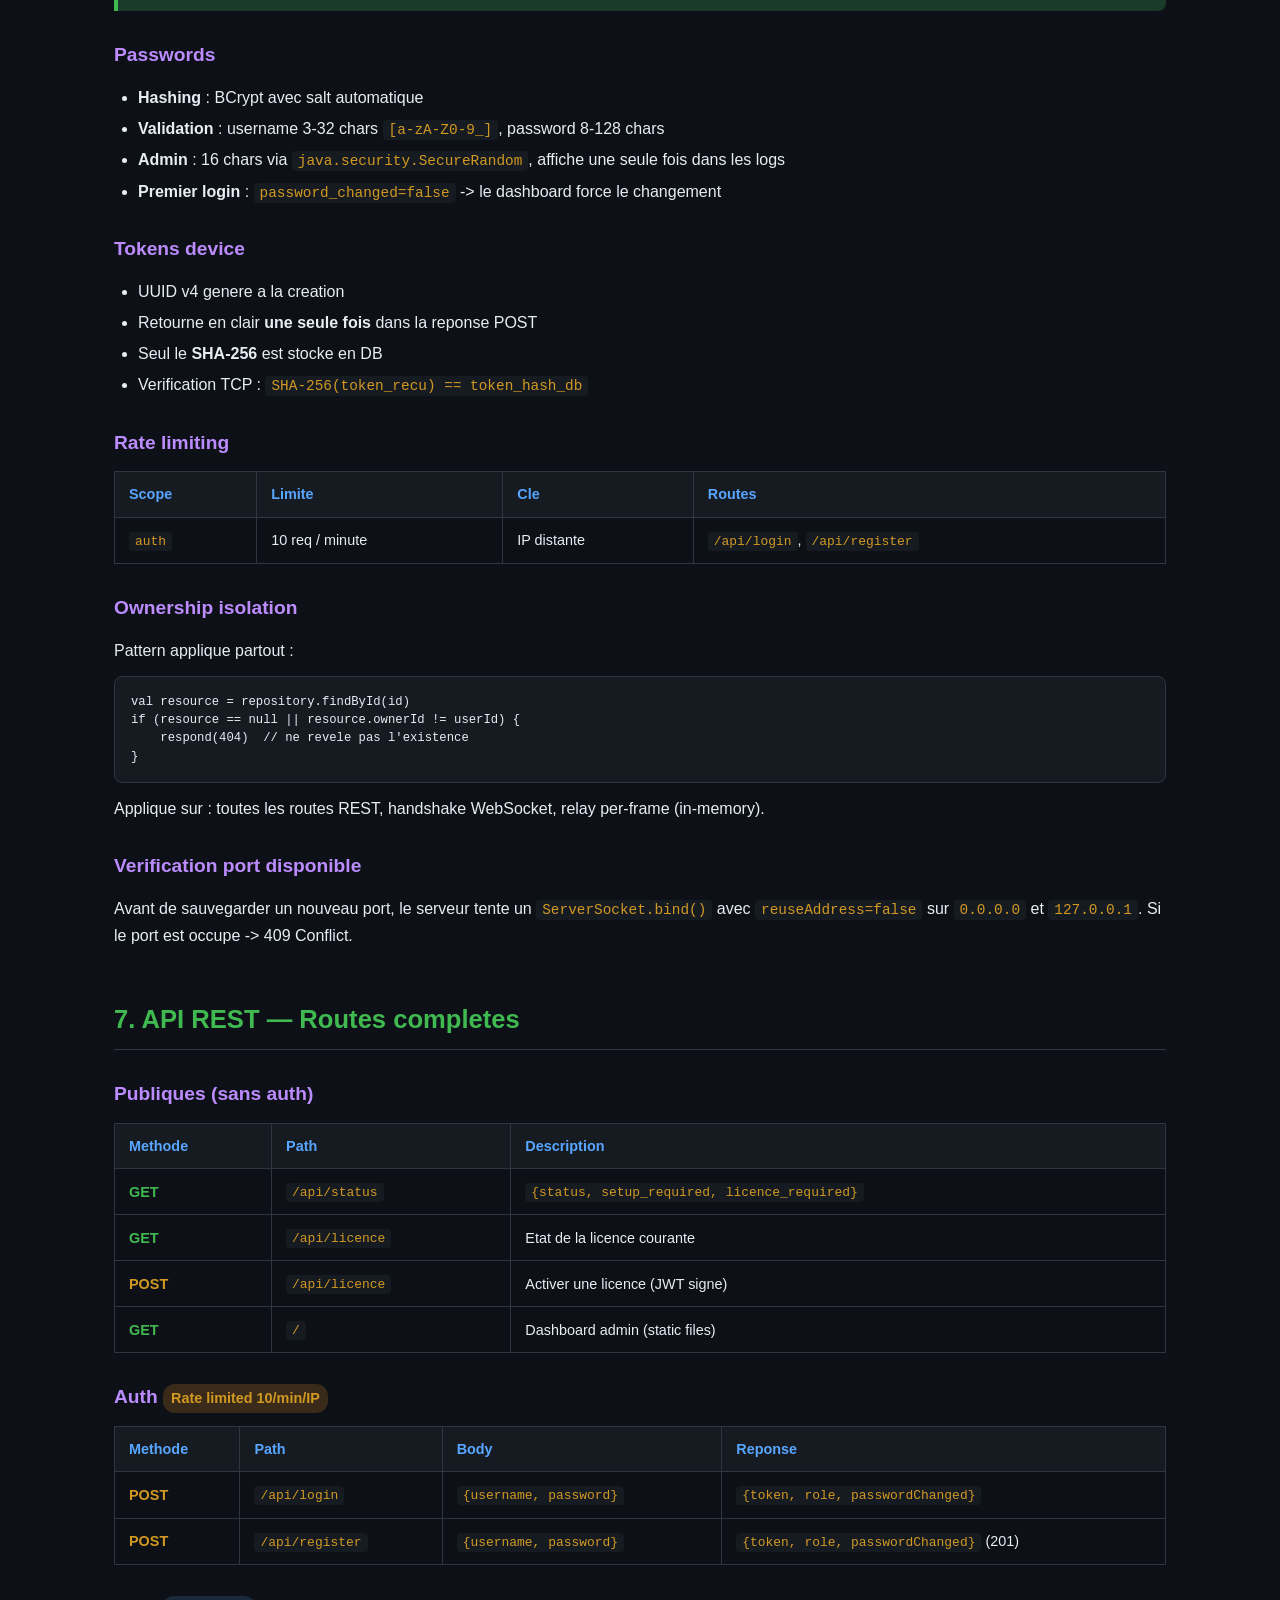
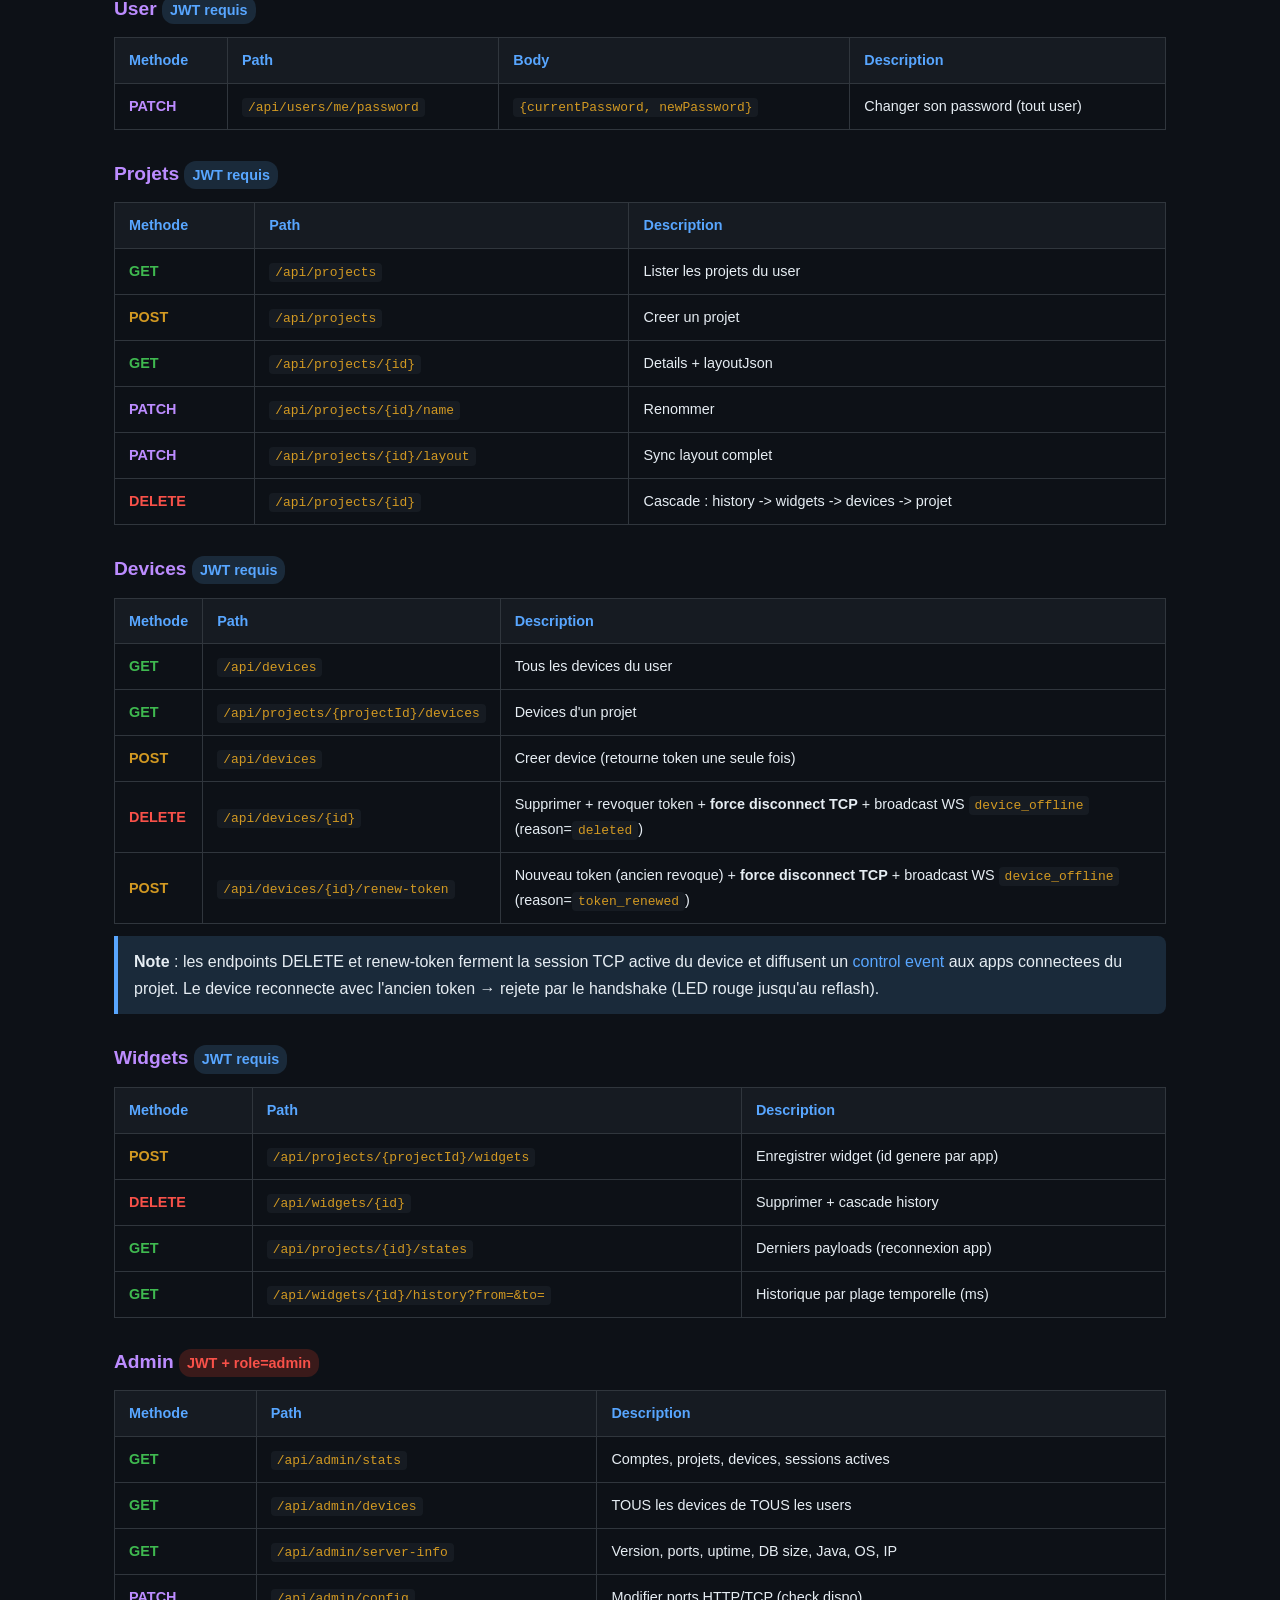
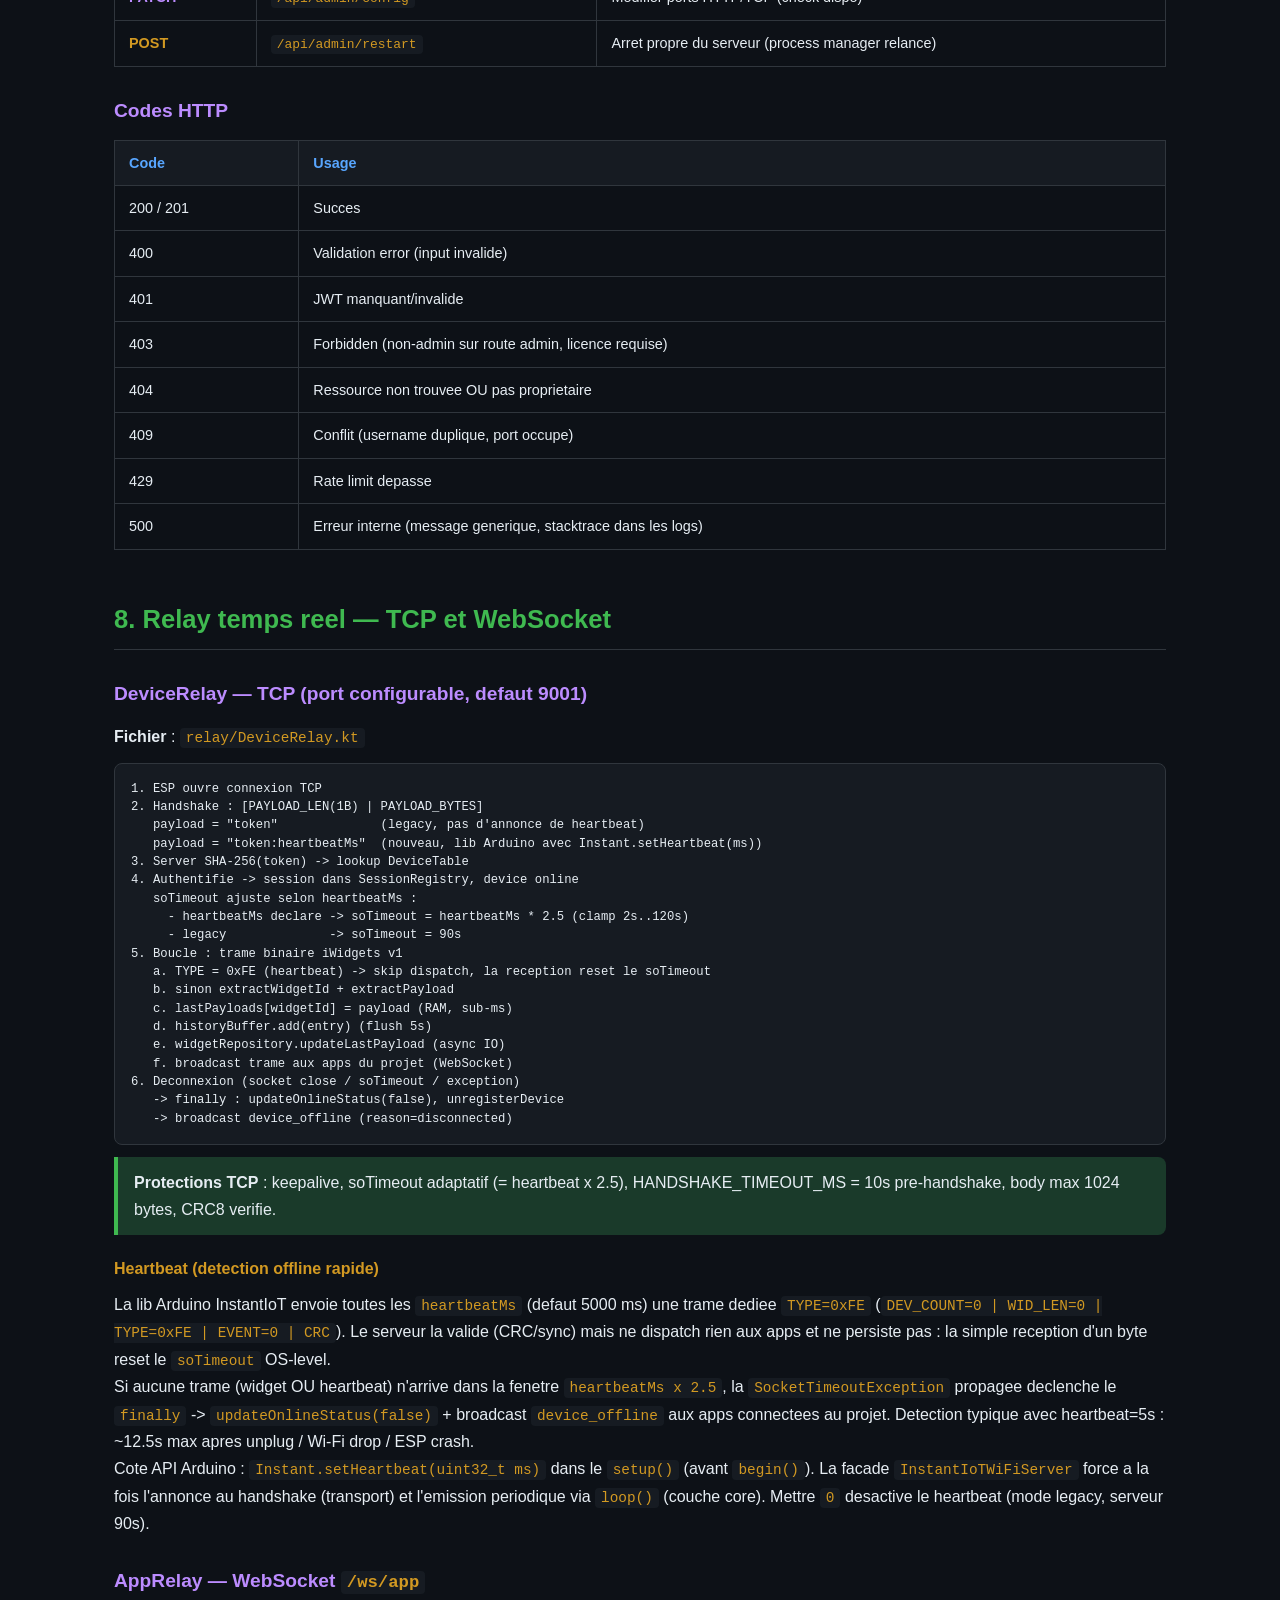
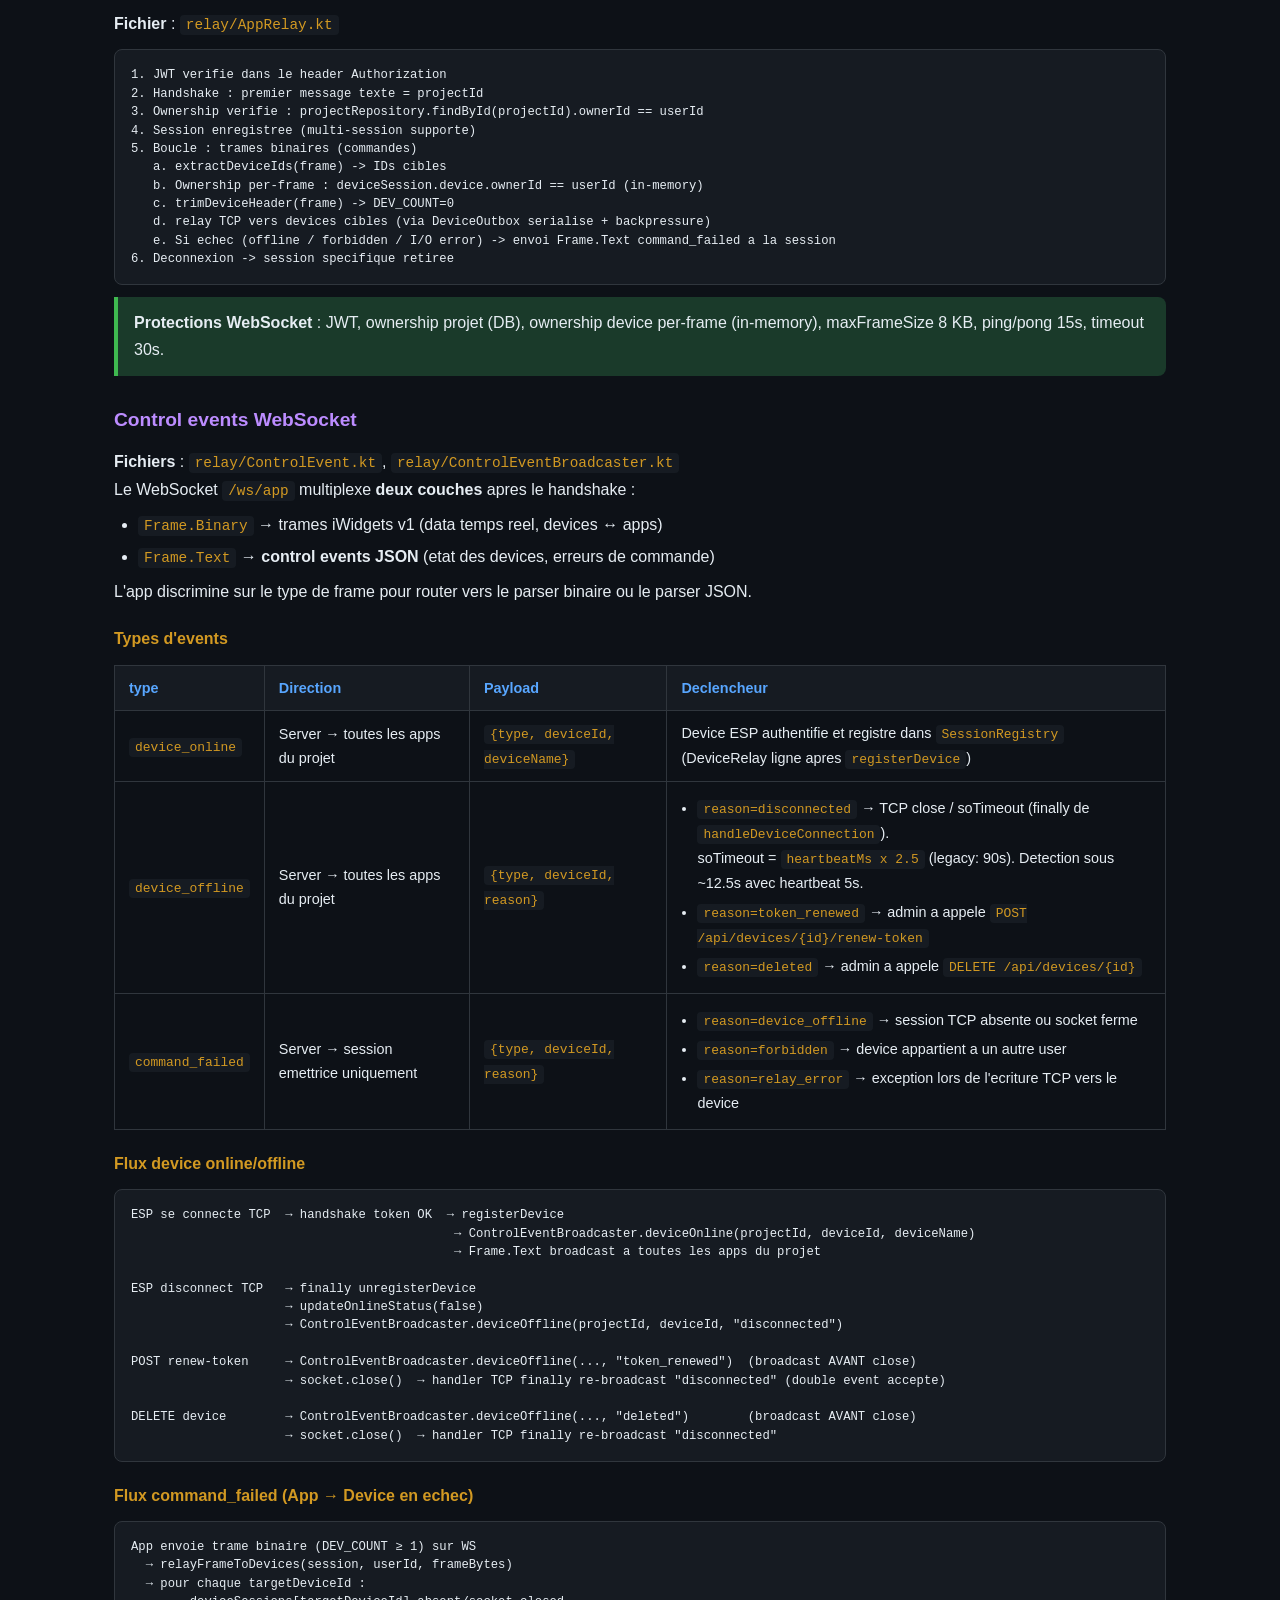
==== commit 88f1f1a1: "refactor(protocol): remove SEQ byte + add per-device outbox backpressure Two related changes on feat" ====
--- a/doc-and-test/doc-technique.html
+++ b/doc-and-test/doc-technique.html
@@ -292,6 +292,9 @@
 2. embeddedServer(port=httpPort)     &lt;- Demarrer Ktor/Netty
 3. install(ContentNegotiation, StatusPages, CORS, RateLimit)
 4. DatabaseFactory.init()            &lt;- SQLite WAL + tables + index
+4b. deviceRepository.markAllOffline()  &lt;- Reset isOnline=false pour tous les devices
+                                         (cleanup apres kill abrupt qui skip le finally
+                                          de handleDeviceConnection)
 5. Compte admin auto-genere si count==0 (password 16 chars SecureRandom)
 6. configureAuth()                   &lt;- JWT HMAC256
 7. startDeviceRelay(tcpPort)         &lt;- TCP relay dans coroutine IO
@@ -532,19 +535,49 @@
 <h3>DeviceRelay — TCP (port configurable, defaut 9001)</h3>
 <p><strong>Fichier</strong> : <code>relay/DeviceRelay.kt</code></p>
 <pre><code>1. ESP ouvre connexion TCP
-2. Handshake : [TOKEN_LEN(1B) | TOKEN_BYTES]
+2. Handshake : [PAYLOAD_LEN(1B) | PAYLOAD_BYTES]
+   payload = "token"              (legacy, pas d'annonce de heartbeat)
+   payload = "token:heartbeatMs"  (nouveau, lib Arduino avec Instant.setHeartbeat(ms))
 3. Server SHA-256(token) -> lookup DeviceTable
 4. Authentifie -> session dans SessionRegistry, device online
+   soTimeout ajuste selon heartbeatMs :
+     - heartbeatMs declare -> soTimeout = heartbeatMs * 2.5 (clamp 2s..120s)
+     - legacy              -> soTimeout = 90s
 5. Boucle : trame binaire iWidgets v1
-   a. extractWidgetId + extractPayload
-   b. lastPayloads[widgetId] = payload (RAM, sub-ms)
-   c. historyBuffer.add(entry) (flush 5s)
-   d. widgetRepository.updateLastPayload (async IO)
-   e. broadcast trame aux apps du projet (WebSocket)
-6. Deconnexion -> device offline, session retiree
-</code></pre>
-
-<div class="security"><strong>Protections TCP</strong> : keepalive, timeout 90s, body max 1024 bytes, CRC8 verifie.</div>
+   a. TYPE = 0xFE (heartbeat) -> skip dispatch, la reception reset le soTimeout
+   b. sinon extractWidgetId + extractPayload
+   c. lastPayloads[widgetId] = payload (RAM, sub-ms)
+   d. historyBuffer.add(entry) (flush 5s)
+   e. widgetRepository.updateLastPayload (async IO)
+   f. broadcast trame aux apps du projet (WebSocket)
+6. Deconnexion (socket close / soTimeout / exception)
+   -> finally : updateOnlineStatus(false), unregisterDevice
+   -> broadcast device_offline (reason=disconnected)
+</code></pre>
+
+<div class="security"><strong>Protections TCP</strong> : keepalive, soTimeout adaptatif (= heartbeat x 2.5), HANDSHAKE_TIMEOUT_MS = 10s pre-handshake, body max 1024 bytes, CRC8 verifie.</div>
+
+<h4>Heartbeat (detection offline rapide)</h4>
+<p>
+La lib Arduino InstantIoT envoie toutes les <code>heartbeatMs</code> (defaut 5000 ms)
+une trame dediee <code>TYPE=0xFE</code> (<code>DEV_COUNT=0 | WID_LEN=0 | TYPE=0xFE | EVENT=0 | CRC</code>).
+Le serveur la valide (CRC/sync) mais ne dispatch rien aux apps et ne persiste pas :
+la simple reception d'un byte reset le <code>soTimeout</code> OS-level.
+</p>
+<p>
+Si aucune trame (widget OU heartbeat) n'arrive dans la fenetre
+<code>heartbeatMs x 2.5</code>, la <code>SocketTimeoutException</code> propagee
+declenche le <code>finally</code> -> <code>updateOnlineStatus(false)</code> +
+broadcast <code>device_offline</code> aux apps connectees au projet.
+Detection typique avec heartbeat=5s : ~12.5s max apres unplug / Wi-Fi drop / ESP crash.
+</p>
+
+<p>
+Cote API Arduino : <code>Instant.setHeartbeat(uint32_t ms)</code> dans le <code>setup()</code>
+(avant <code>begin()</code>). La facade <code>InstantIoTWiFiServer</code> force a la fois
+l'annonce au handshake (transport) et l'emission periodique via <code>loop()</code>
+(couche core). Mettre <code>0</code> desactive le heartbeat (mode legacy, serveur 90s).
+</p>
 
 <h3>AppRelay — WebSocket <code>/ws/app</code></h3>
 <p><strong>Fichier</strong> : <code>relay/AppRelay.kt</code></p>
@@ -554,11 +587,10 @@
 4. Session enregistree (multi-session supporte)
 5. Boucle : trames binaires (commandes)
    a. extractDeviceIds(frame) -> IDs cibles
-   b. extractSeq(frame) -> byte SEQ pour correlation eventuelle d'un command_failed
-   c. Ownership per-frame : deviceSession.device.ownerId == userId (in-memory)
-   d. trimDeviceHeader(frame) -> DEV_COUNT=0
-   e. relay TCP vers devices cibles
-   f. Si echec (offline / forbidden / I/O error) -> envoi Frame.Text command_failed a la session
+   b. Ownership per-frame : deviceSession.device.ownerId == userId (in-memory)
+   c. trimDeviceHeader(frame) -> DEV_COUNT=0
+   d. relay TCP vers devices cibles (via DeviceOutbox serialise + backpressure)
+   e. Si echec (offline / forbidden / I/O error) -> envoi Frame.Text command_failed a la session
 6. Deconnexion -> session specifique retiree
 </code></pre>
 
@@ -589,7 +621,8 @@
     <td><code>{type, deviceId, reason}</code></td>
     <td>
       <ul style="margin:0; padding-left:16px;">
-        <li><code>reason=disconnected</code> → TCP close / timeout 90s (finally de <code>handleDeviceConnection</code>)</li>
+        <li><code>reason=disconnected</code> → TCP close / soTimeout (finally de <code>handleDeviceConnection</code>).
+            <br/>soTimeout = <code>heartbeatMs x 2.5</code> (legacy: 90s). Detection sous ~12.5s avec heartbeat 5s.</li>
         <li><code>reason=token_renewed</code> → admin a appele <code>POST /api/devices/{id}/renew-token</code></li>
         <li><code>reason=deleted</code> → admin a appele <code>DELETE /api/devices/{id}</code></li>
       </ul>
@@ -598,14 +631,13 @@
   <tr>
     <td><code>command_failed</code></td>
     <td>Server → session emettrice uniquement</td>
-    <td><code>{type, deviceId, reason, seq}</code></td>
+    <td><code>{type, deviceId, reason}</code></td>
     <td>
       <ul style="margin:0; padding-left:16px;">
         <li><code>reason=device_offline</code> → session TCP absente ou socket ferme</li>
         <li><code>reason=forbidden</code> → device appartient a un autre user</li>
         <li><code>reason=relay_error</code> → exception lors de l'ecriture TCP vers le device</li>
       </ul>
-      Le champ <code>seq</code> reprend le byte SEQ de la trame entrante pour que l'app correle la reponse avec la commande envoyee.
     </td>
   </tr>
 </table>
@@ -631,14 +663,14 @@
   → relayFrameToDevices(session, userId, frameBytes)
   → pour chaque targetDeviceId :
       - deviceSessions[targetDeviceId] absent/socket closed
-          → commandFailed(session, deviceId, "device_offline", seq) sur la session emettrice
+          → commandFailed(session, deviceId, "device_offline") sur la session emettrice
       - deviceSession.device.ownerId != userId
-          → commandFailed(session, deviceId, "forbidden", seq)
-      - exception lors de socket.write()
-          → unregisterDevice + commandFailed(session, deviceId, "relay_error", seq)
-</code></pre>
-
-<div class="note"><strong>Contrat app (B5)</strong> : l'app maintient un registre <code>pendingCommands: Map&lt;seq, (deviceId, timeout)&gt;</code> sur les commandes envoyees. A la reception d'un <code>command_failed</code>, elle match sur <code>seq</code> pour revert l'UI optimiste et afficher un toast contextuel ("Device hors ligne", etc.). Timeout 2s cote app obligatoire pour les cas ou le serveur n'a rien envoye (ex: WS coupe).</div>
+          → commandFailed(session, deviceId, "forbidden")
+      - outbox ferme / exception lors de l'ecriture TCP
+          → unregisterDevice + commandFailed(session, deviceId, "relay_error")
+</code></pre>
+
+<div class="note"><strong>Contrat app</strong> : a la reception d'un <code>command_failed</code>, l'app affiche un toast contextuel ("Device hors ligne", etc.). Pas de correlation fine par commande — les echecs restent rares et l'user voit simplement l'action qui n'a pas eu d'effet (LED qui ne s'allume pas, etc.).</div>
 
 <!-- ============================================================ -->
 <!-- 9. PROTOCOLE BINAIRE -->
@@ -648,22 +680,23 @@
 <p><strong>Fichier</strong> : <code>relay/FrameParser.kt</code></p>
 
 <h3>Format de trame</h3>
-<pre><code>+------+-----+----------+-----+-----------+---------------------+---------------------------------+------+
-| 0xAA | VER | LEN (2B) | SEQ | DEV_COUNT | [DEV_LEN|DEV_ID]*N | WID_LEN|WID|TYPE|EVENT|PAYLOAD  | CRC8 |
-|  1B  | 1B  |  LE      | 1B  |    1B     |    variable         |           variable              |  1B  |
-+------+-----+----------+-----+-----------+---------------------+---------------------------------+------+
-</code></pre>
+<pre><code>+------+-----+----------+-----------+---------------------+---------------------------------+------+
+| 0xAA | VER | LEN (2B) | DEV_COUNT | [DEV_LEN|DEV_ID]*N | WID_LEN|WID|TYPE|EVENT|PAYLOAD  | CRC8 |
+|  1B  | 1B  |  LE      |    1B     |    variable         |           variable              |  1B  |
++------+-----+----------+-----------+---------------------+---------------------------------+------+
+</code></pre>
+
+<p><strong>Pas de numero de sequence</strong> : tous les transports supportes (TCP/WebSocket/BT RFCOMM/BT BLE/Serial) garantissent un ordonnancement fiable sans duplication. Un SEQ applicatif ne couvrirait aucun scenario reel et causait des drops silencieux apres redemarrage de l'app ou du device.</p>
 
 <table>
   <tr><th>Champ</th><th>Taille</th><th>Description</th></tr>
   <tr><td><code>0xAA</code></td><td>1B</td><td>Sync byte</td></tr>
   <tr><td><code>VER</code></td><td>1B</td><td><code>0x01</code></td></tr>
   <tr><td><code>LEN</code></td><td>2B LE</td><td>Taille du body (max 1024)</td></tr>
-  <tr><td><code>SEQ</code></td><td>1B</td><td>Numero de sequence</td></tr>
   <tr><td><code>DEV_COUNT</code></td><td>1B</td><td>0 = device->app, N = app->devices</td></tr>
   <tr><td><code>DEV_LEN|DEV_ID</code></td><td>var</td><td>UUID device cible (repete N fois)</td></tr>
   <tr><td><code>WID_LEN|WID</code></td><td>var</td><td>UUID du widget</td></tr>
-  <tr><td><code>TYPE</code></td><td>1B</td><td>Type (serveur ne l'interprete pas)</td></tr>
+  <tr><td><code>TYPE</code></td><td>1B</td><td>Type. Le serveur ne l'interprete pas, <strong>sauf</strong> <code>0xFE</code> (heartbeat) qu'il intercepte pour reset le soTimeout sans dispatcher.</td></tr>
   <tr><td><code>EVENT</code></td><td>1B</td><td>Evenement (serveur ne l'interprete pas)</td></tr>
   <tr><td><code>PAYLOAD</code></td><td>var</td><td>Donnees opaques (stockees base64)</td></tr>
   <tr><td><code>CRC8</code></td><td>1B</td><td>CRC-8/SMBUS (poly 0x07) sur le body</td></tr>
@@ -673,7 +706,8 @@
 <table>
   <tr><th>Methode</th><th>Direction</th><th>Description</th></tr>
   <tr><td><code>isValid(frame)</code></td><td>Les deux</td><td>Sync + version + taille + CRC8</td></tr>
-  <tr><td><code>extractSeq(frame)</code></td><td>Les deux</td><td>Byte SEQ (index 4) pour correlation <a href="#control-events"><code>command_failed</code></a></td></tr>
+  <tr><td><code>extractType(frame)</code></td><td>Device->Server</td><td>Byte TYPE. Utilise par DeviceRelay pour detecter les heartbeats (<code>0xFE</code>) et skip le dispatch applicatif.</td></tr>
+  <tr><td><code>isStreamingCommand(frame)</code></td><td>App->Server</td><td>Classifie la trame comme streaming (slider ValueChanging, joystick PositionChanged) pour la backpressure outbox.</td></tr>
   <tr><td><code>extractWidgetId(frame)</code></td><td>Device->Server</td><td>UUID widget de la trame</td></tr>
   <tr><td><code>extractPayload(frame)</code></td><td>Device->Server</td><td>Bytes opaques (stockes base64)</td></tr>
   <tr><td><code>extractDeviceIds(frame)</code></td><td>App->Server</td><td>UUIDs devices cibles</td></tr>
@@ -855,9 +889,8 @@
   type: String,            // "device_online" | "device_offline" | "command_failed"
   deviceId: String?,       // present pour tous les types
   deviceName: String?,     // present sur device_online
-  reason: String?,         // device_offline: "disconnected" | "token_renewed" | "deleted"
+  reason: String?          // device_offline: "disconnected" | "token_renewed" | "deleted"
                            // command_failed: "device_offline" | "forbidden" | "relay_error"
-  seq: Int?                // command_failed seulement — byte SEQ de la trame emise
 )
 
 // Constantes centralisees :
@@ -1123,10 +1156,25 @@
   <li>✅ <code>FrameParser.extractSeq()</code> pour correlation app/serveur</li>
 </ul>
 
+<h3>Fait recemment (heartbeat + detection offline rapide)</h3>
+<ul>
+  <li>✅ Handshake etendu <code>"token:heartbeatMs"</code> negocie par le device
+      (backward-compatible avec legacy <code>"token"</code> seul → 90s)</li>
+  <li>✅ <code>soTimeout = heartbeatMs × 2.5</code> (clamp 2s..120s) — detection offline
+      sous ~12.5s avec le defaut 5s vs 90s avant</li>
+  <li>✅ <code>TYPE_HEARTBEAT = 0xFE</code> : trame dediee emise par la lib Arduino
+      (<code>Instant.setHeartbeat(ms)</code>). Le serveur skip le dispatch
+      applicatif, la reception reset juste le soTimeout.</li>
+  <li>✅ <code>FrameParser.extractType()</code> pour discriminer heartbeat vs widget frame</li>
+  <li>✅ <code>deviceRepository.markAllOffline()</code> au startup : cleanup des
+      <code>isOnline=true</code> stale apres un kill abrupt (Ctrl+C qui skip
+      le <code>finally</code> de <code>handleDeviceConnection</code>)</li>
+</ul>
+
 <h3>En cours / a faire</h3>
 <table>
   <tr><th>Sujet</th><th>Priorite</th><th>Details</th></tr>
-  <tr><td>Tests E2E control events</td><td><span class="badge badge-red">Critique</span></td><td>Etendre <code>test-relay.py</code> pour lire les Frame.Text et verifier device_online / device_offline (3 reasons) / command_failed (3 reasons avec seq).</td></tr>
+  <tr><td>Tests E2E control events</td><td><span class="badge badge-red">Critique</span></td><td>Etendre <code>test-relay.py</code> pour lire les Frame.Text et verifier device_online / device_offline (3 reasons) / command_failed (3 reasons).</td></tr>
   <tr><td>Apple Developer Certificate</td><td><span class="badge badge-orange">V1</span></td><td>Signer le .app pour que le double-clic fonctionne sans Gatekeeper (99$/an Apple Developer). Le launcher .command est le workaround actuel.</td></tr>
   <tr><td>CI/CD multi-plateforme</td><td><span class="badge badge-orange">V1</span></td><td>GitHub Actions pour builder .dmg (macOS) + .msi (Windows) + .deb (Linux) automatiquement a chaque release.</td></tr>
   <tr><td>Tests automatises unitaires</td><td><span class="badge badge-orange">V1</span></td><td>Couvrir auth, routes CRUD, relay, FrameParser. Le test existant est casse (config JWT).</td></tr>
